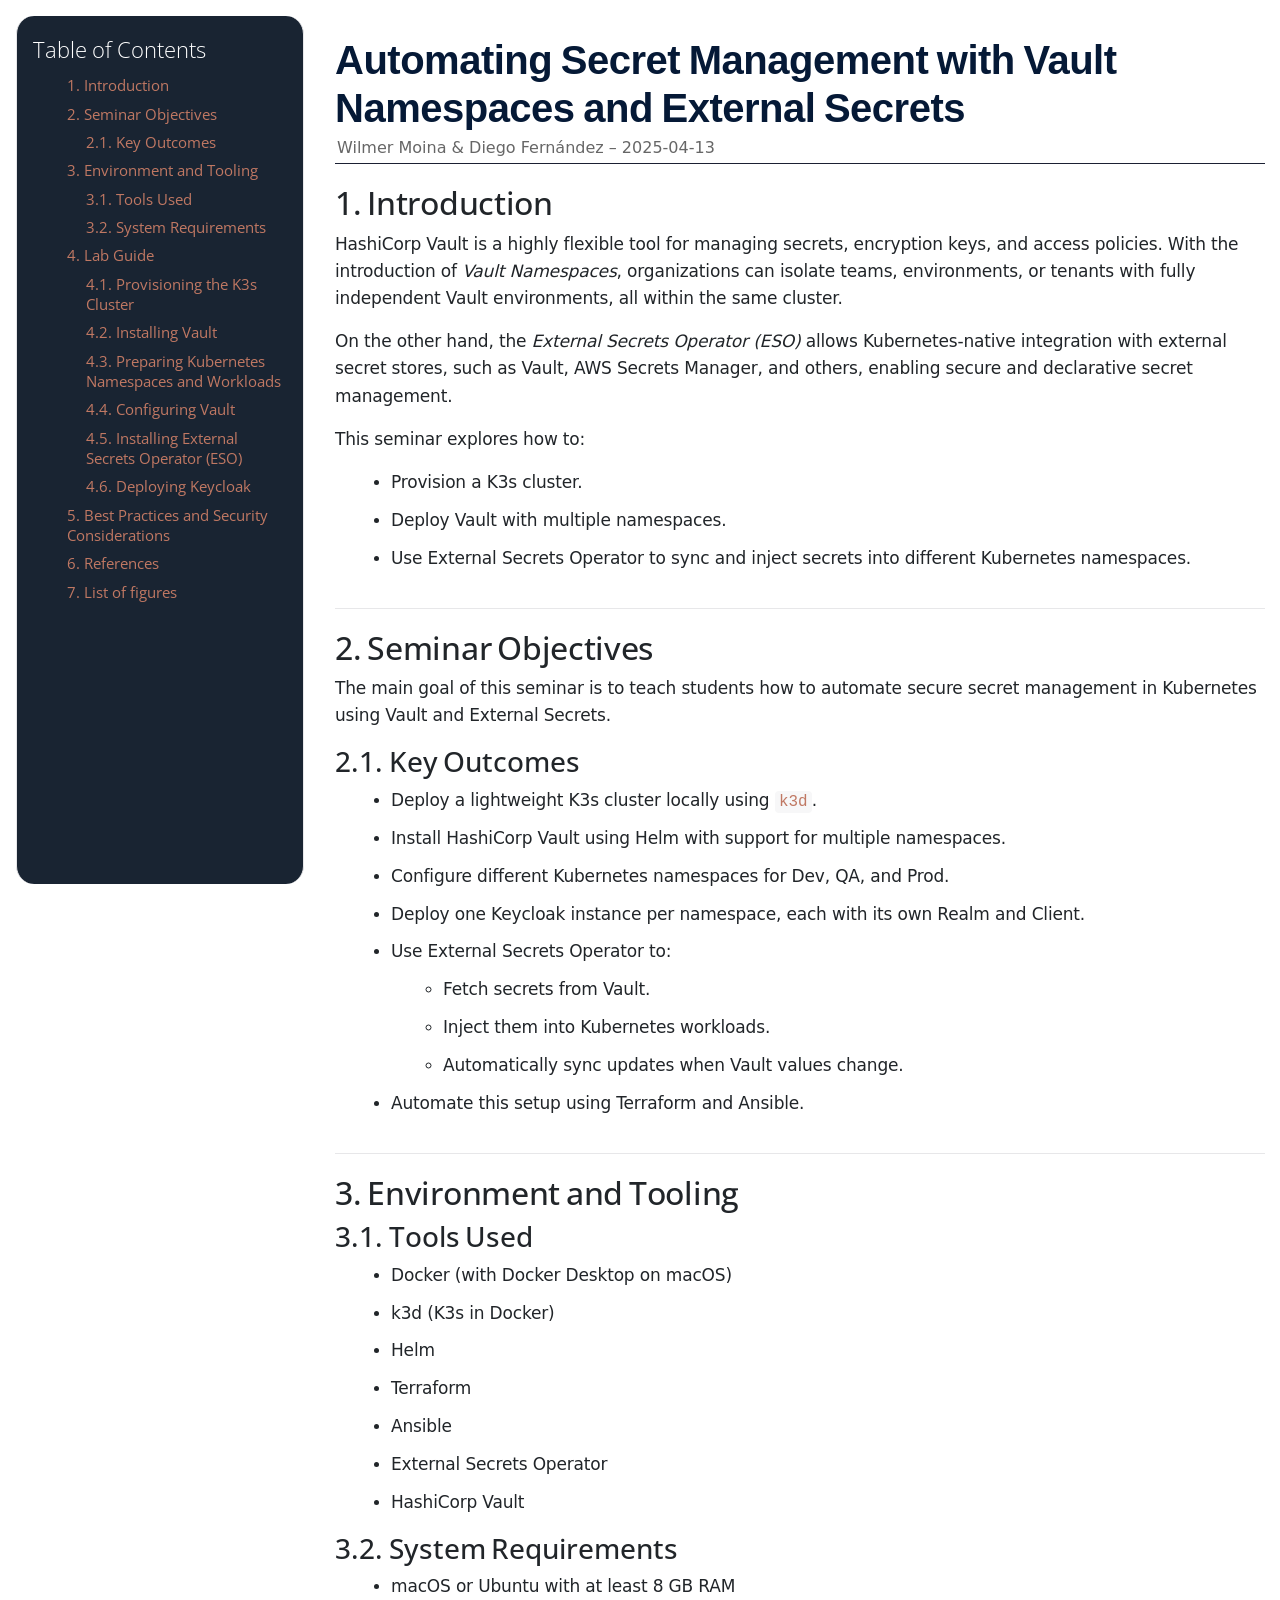
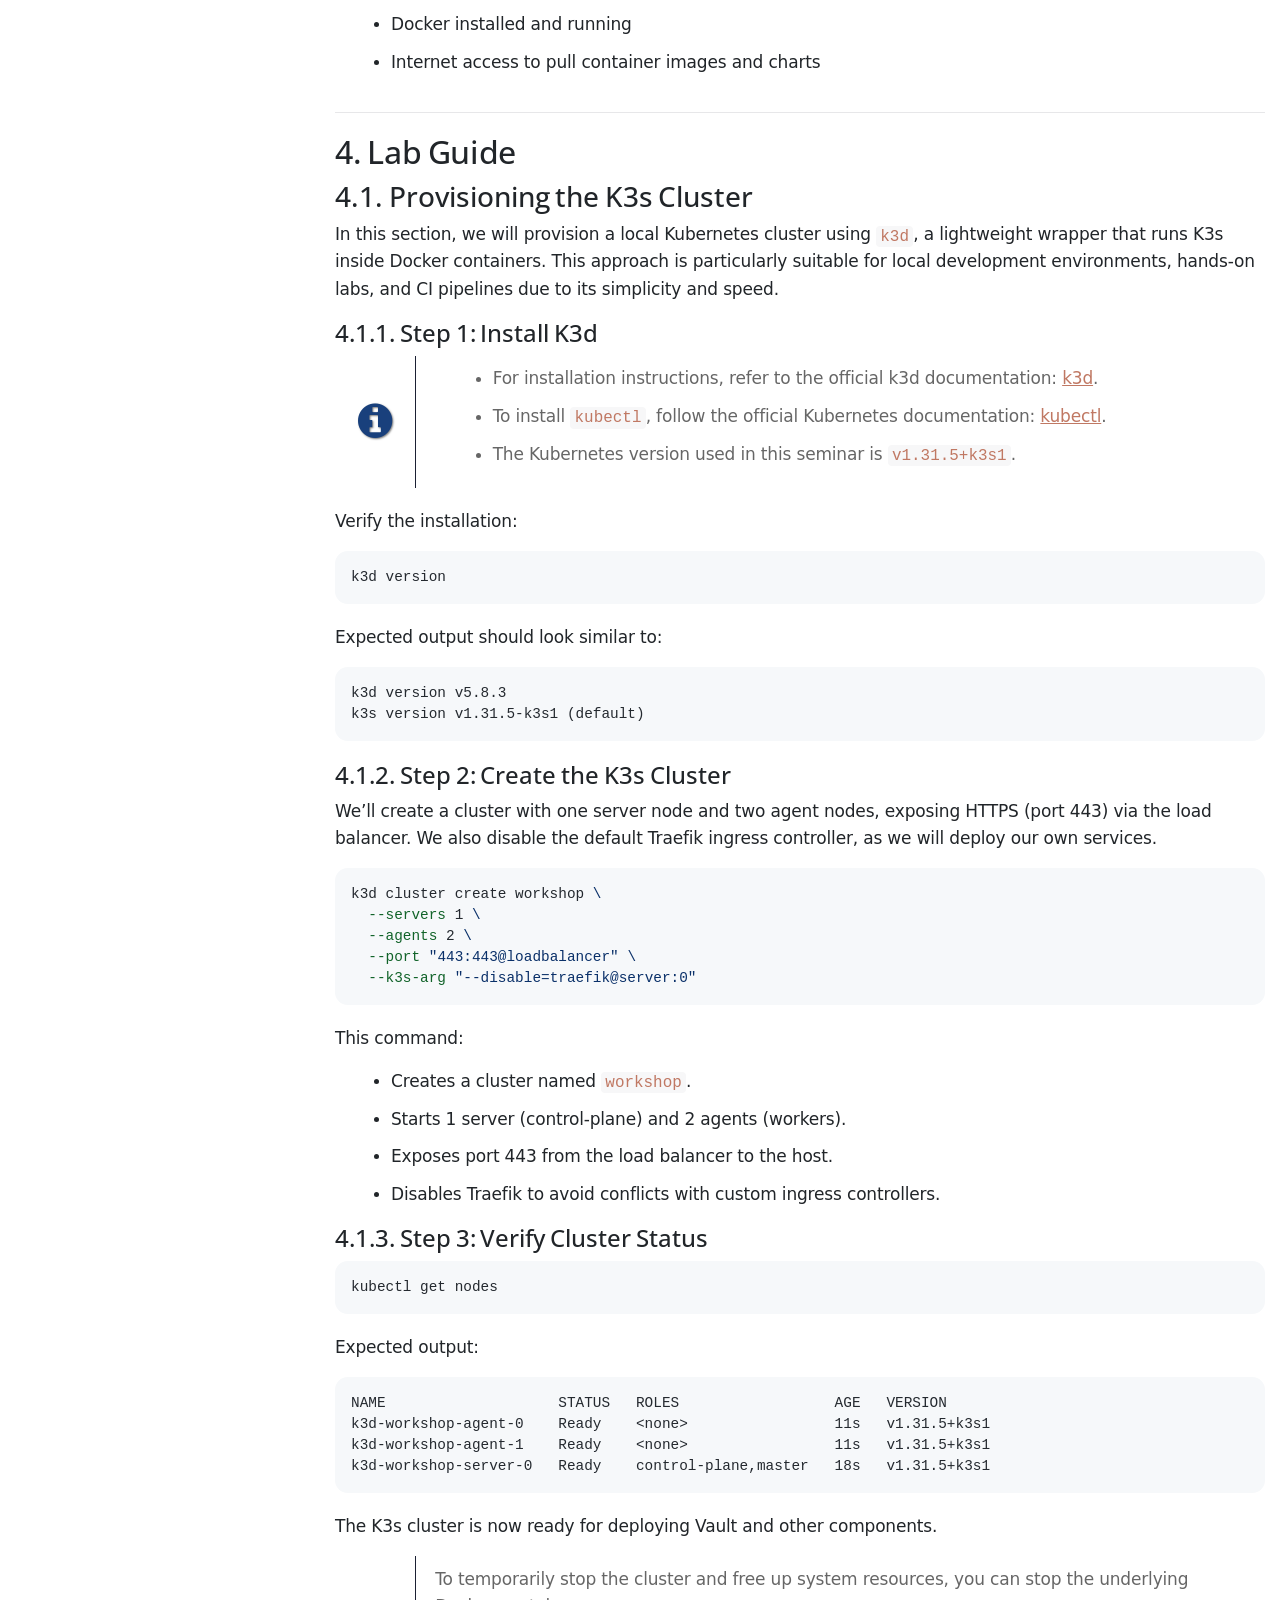
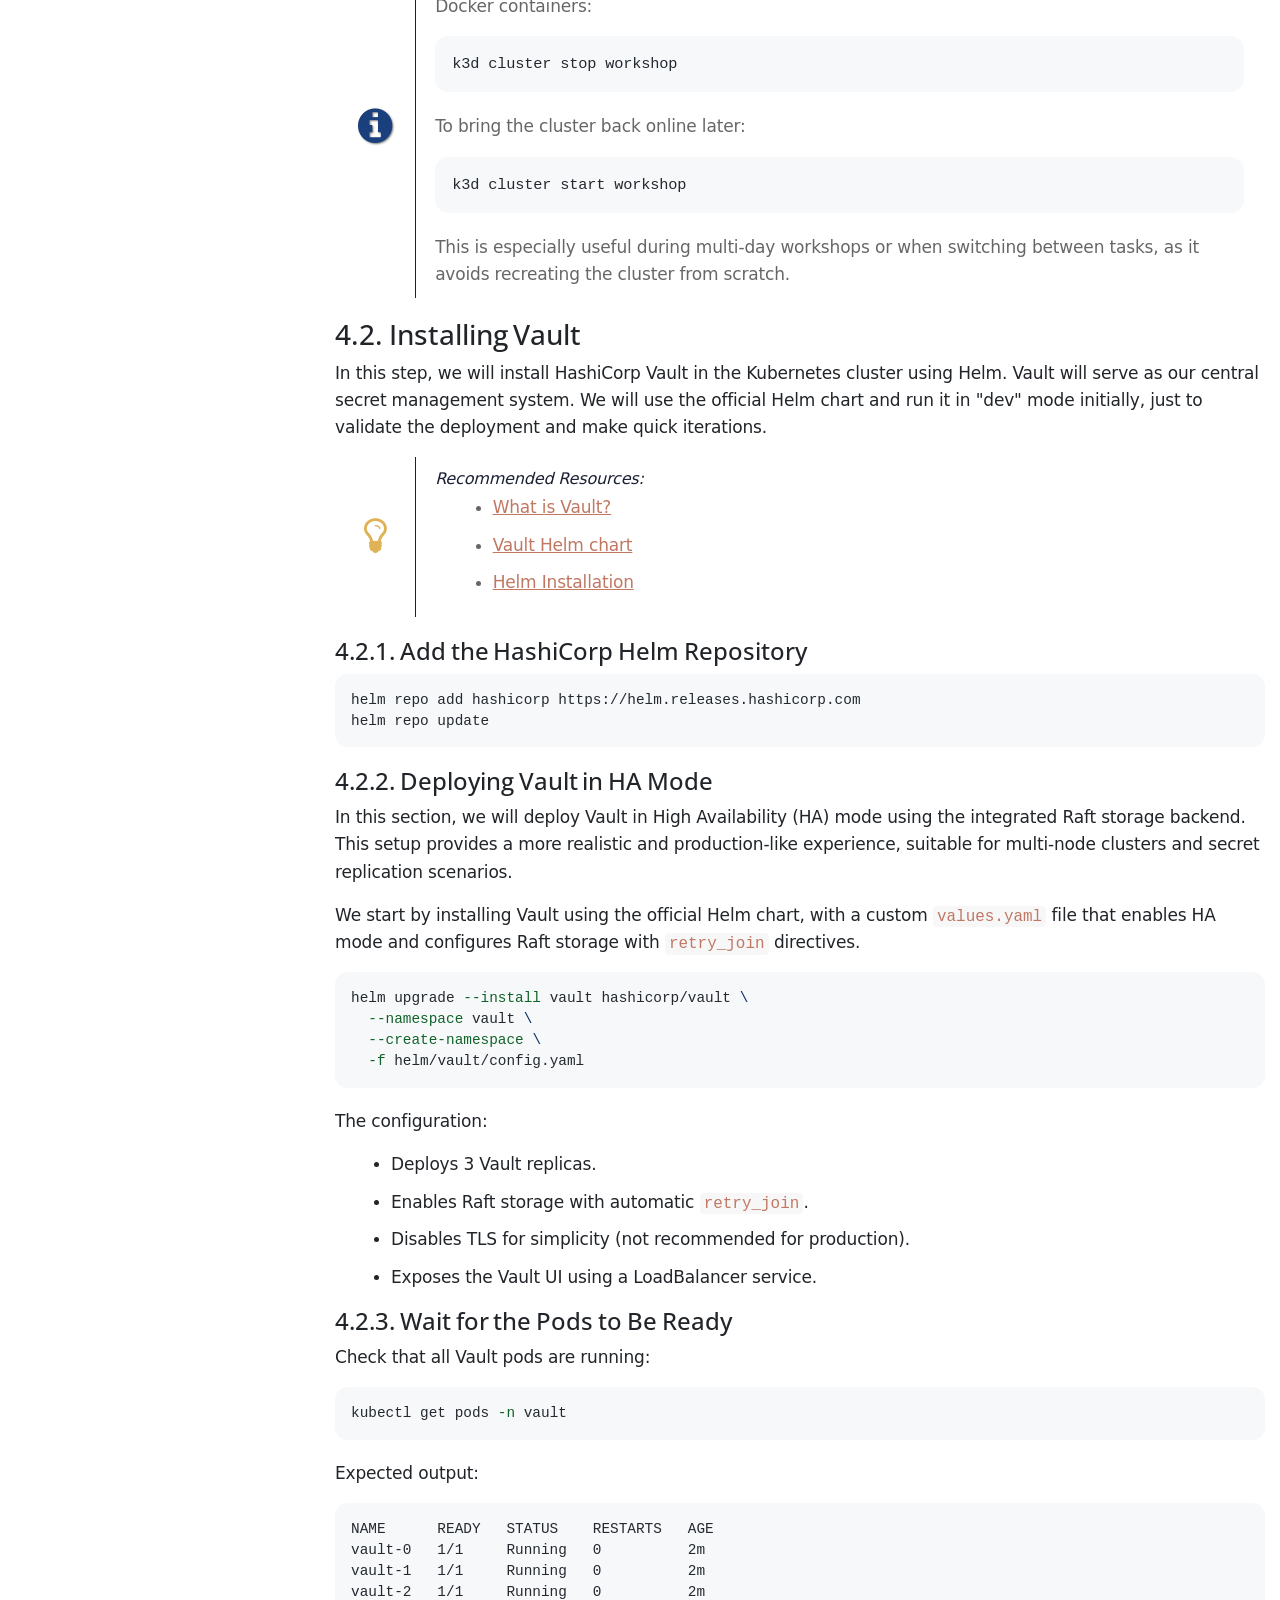
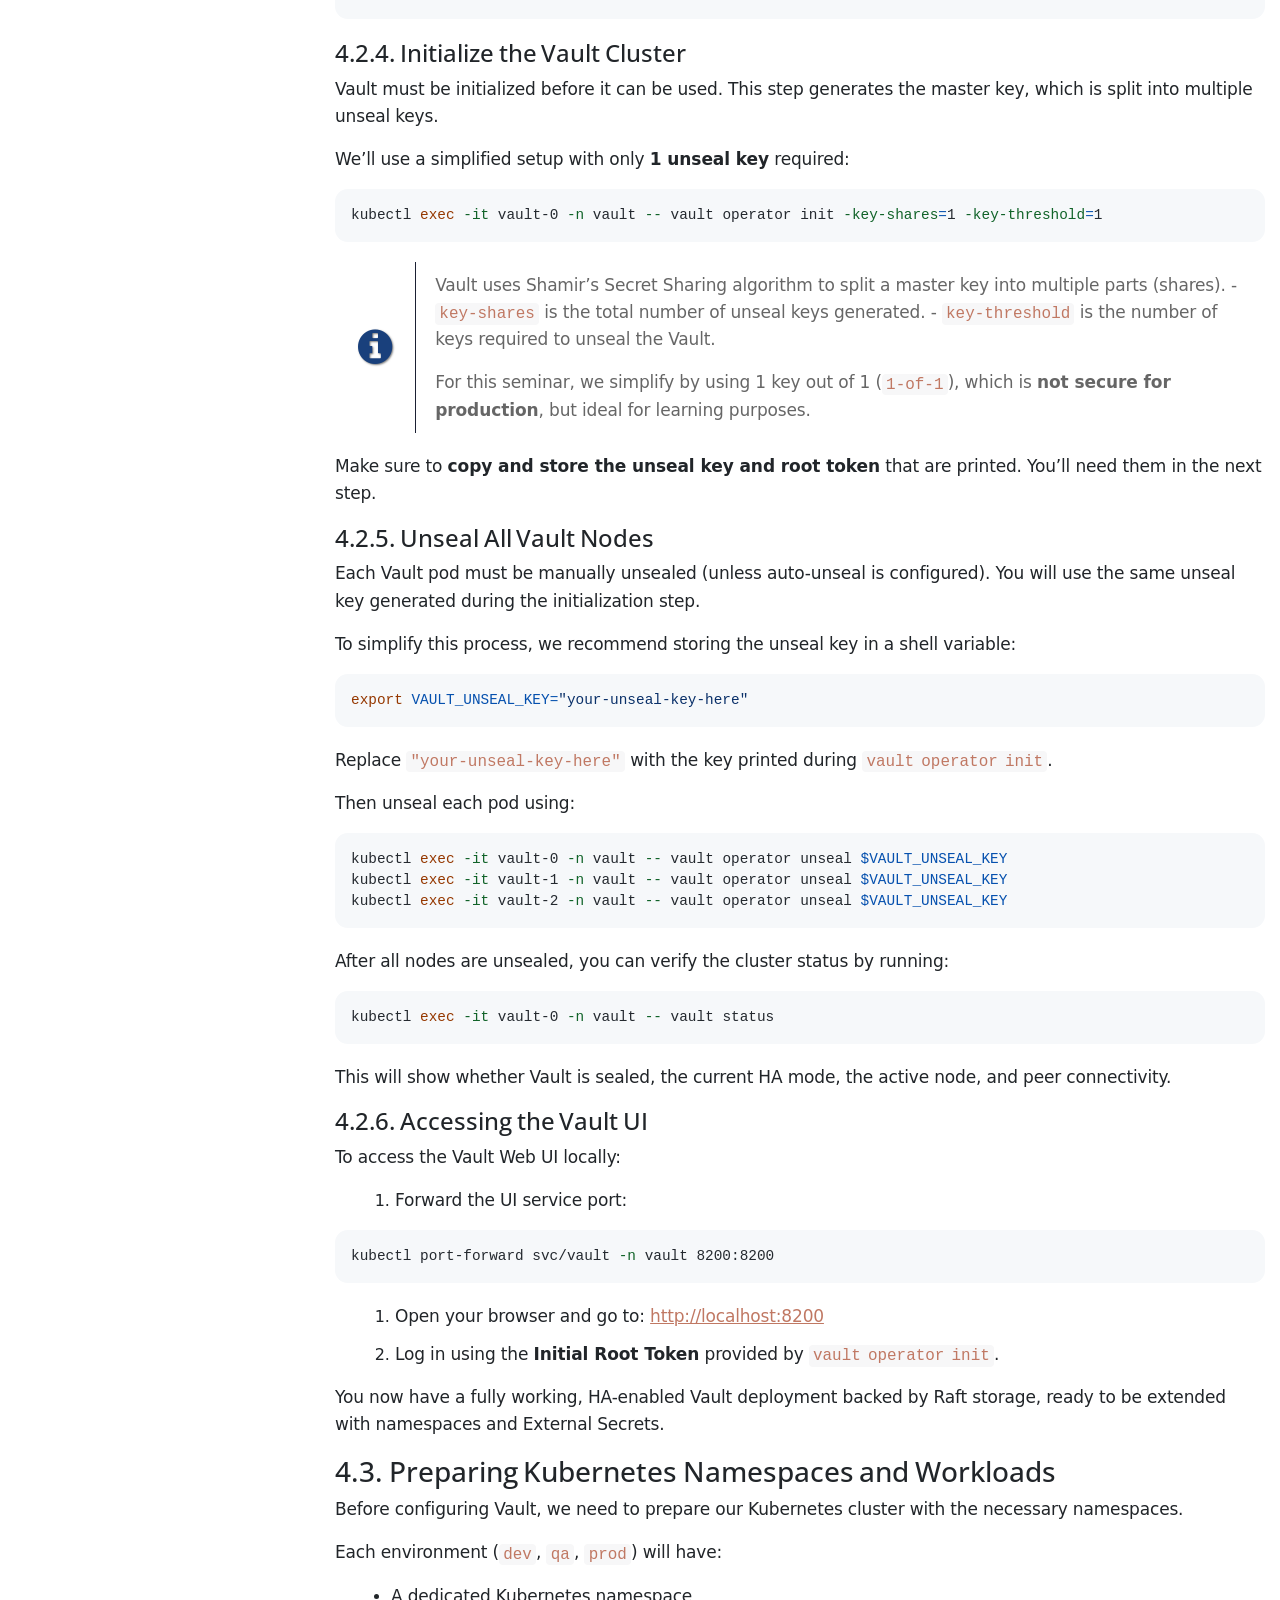
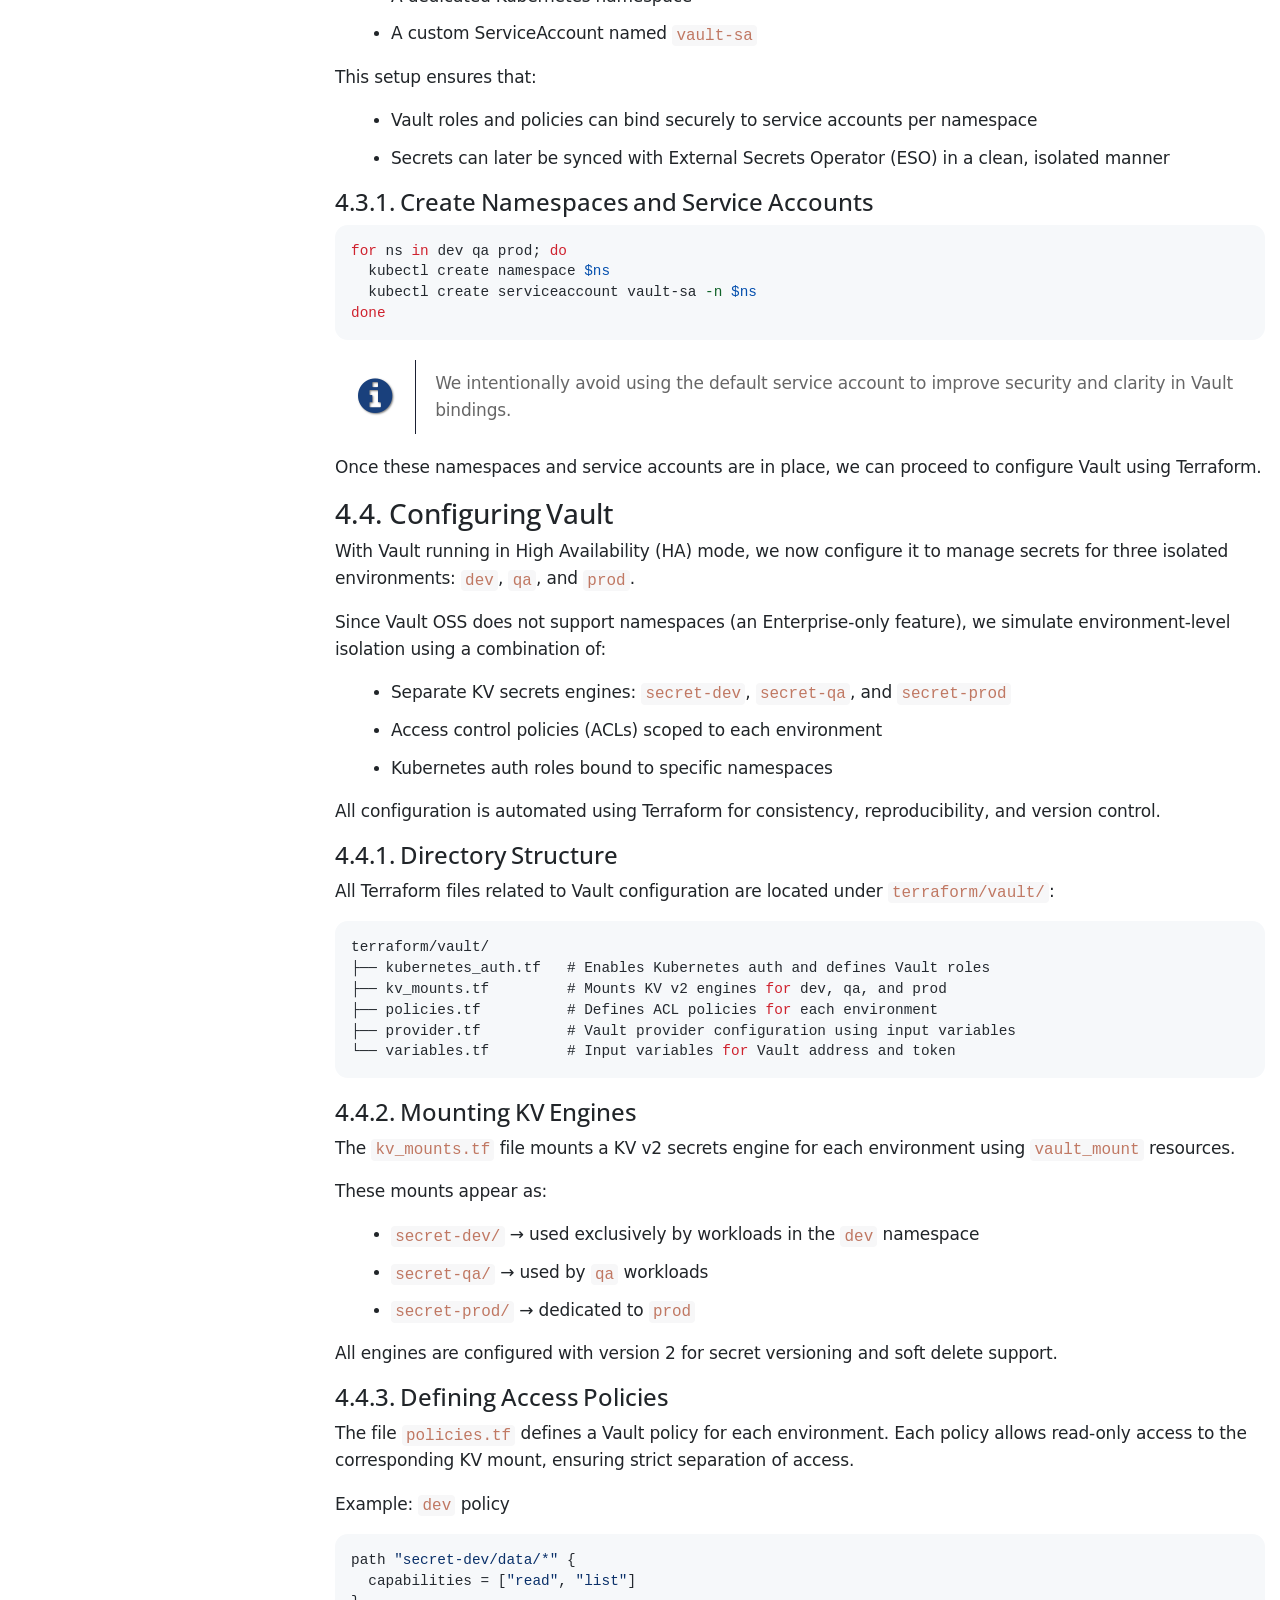
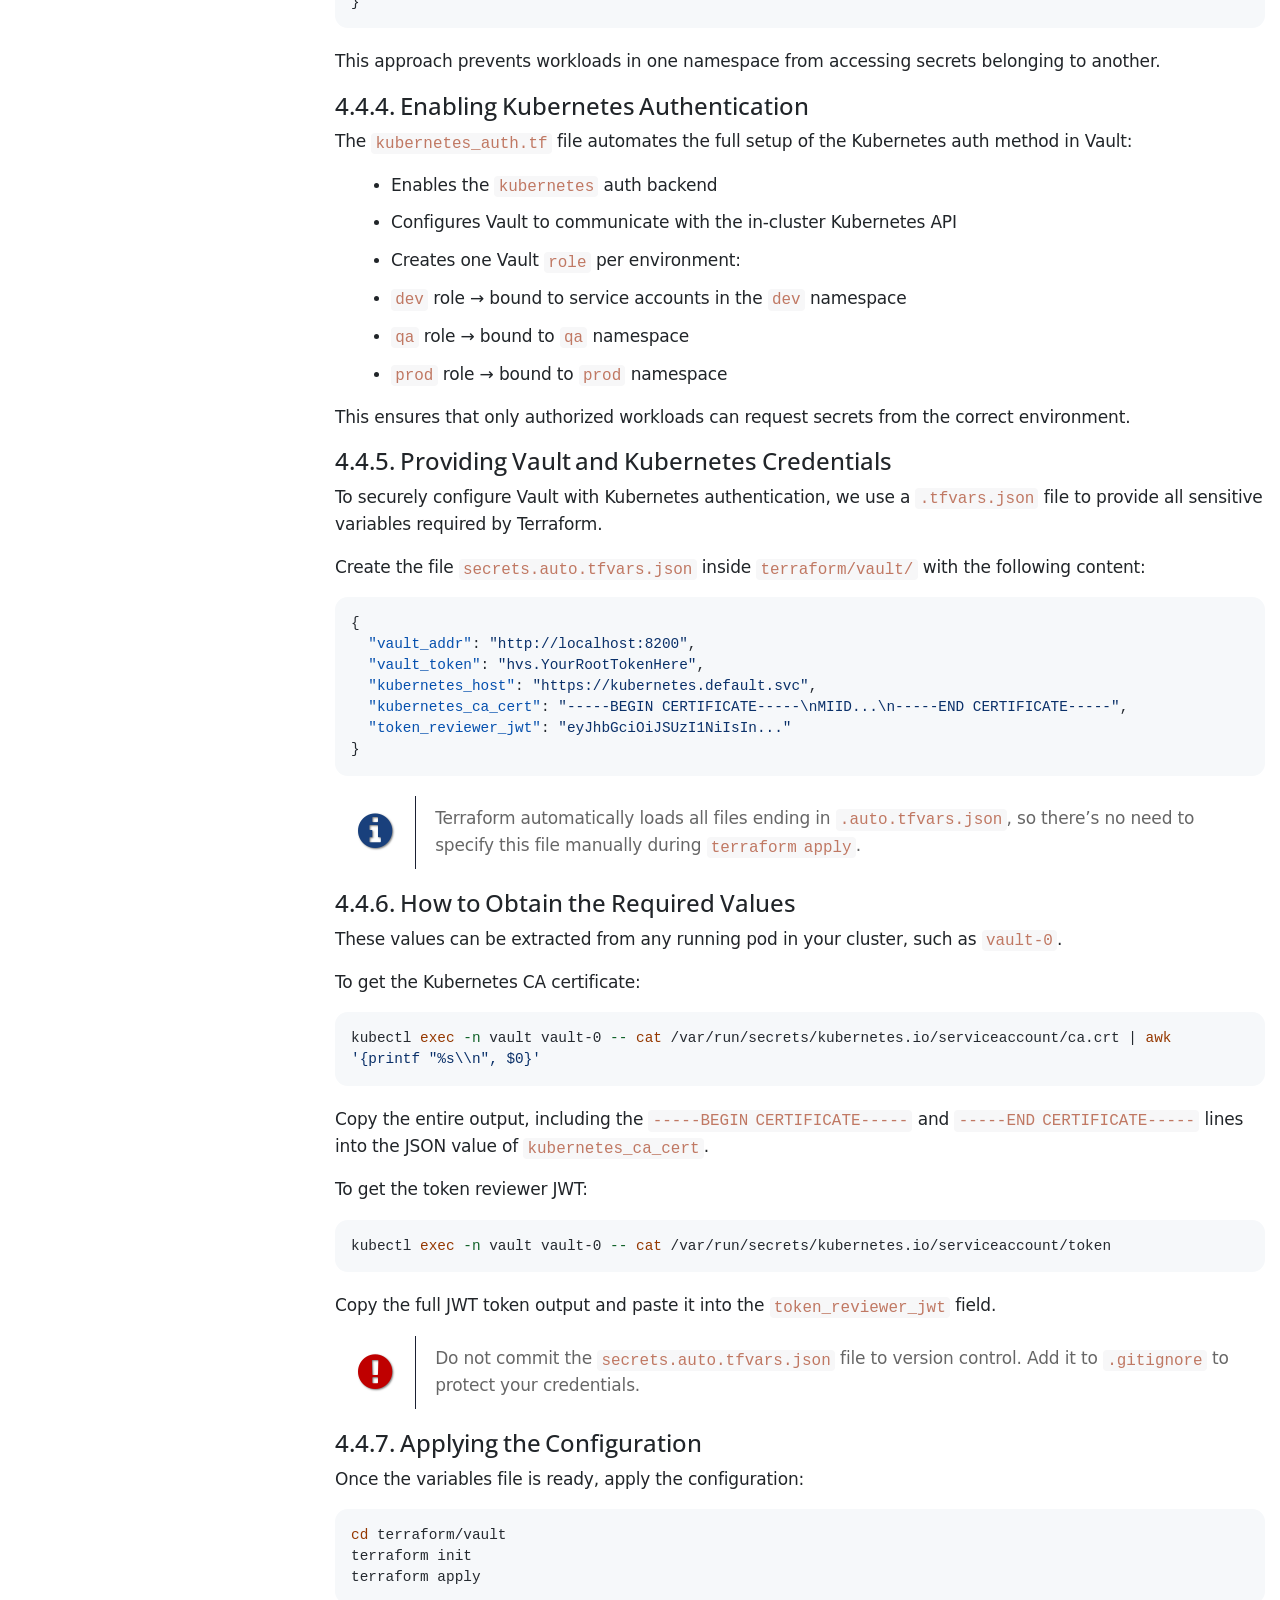
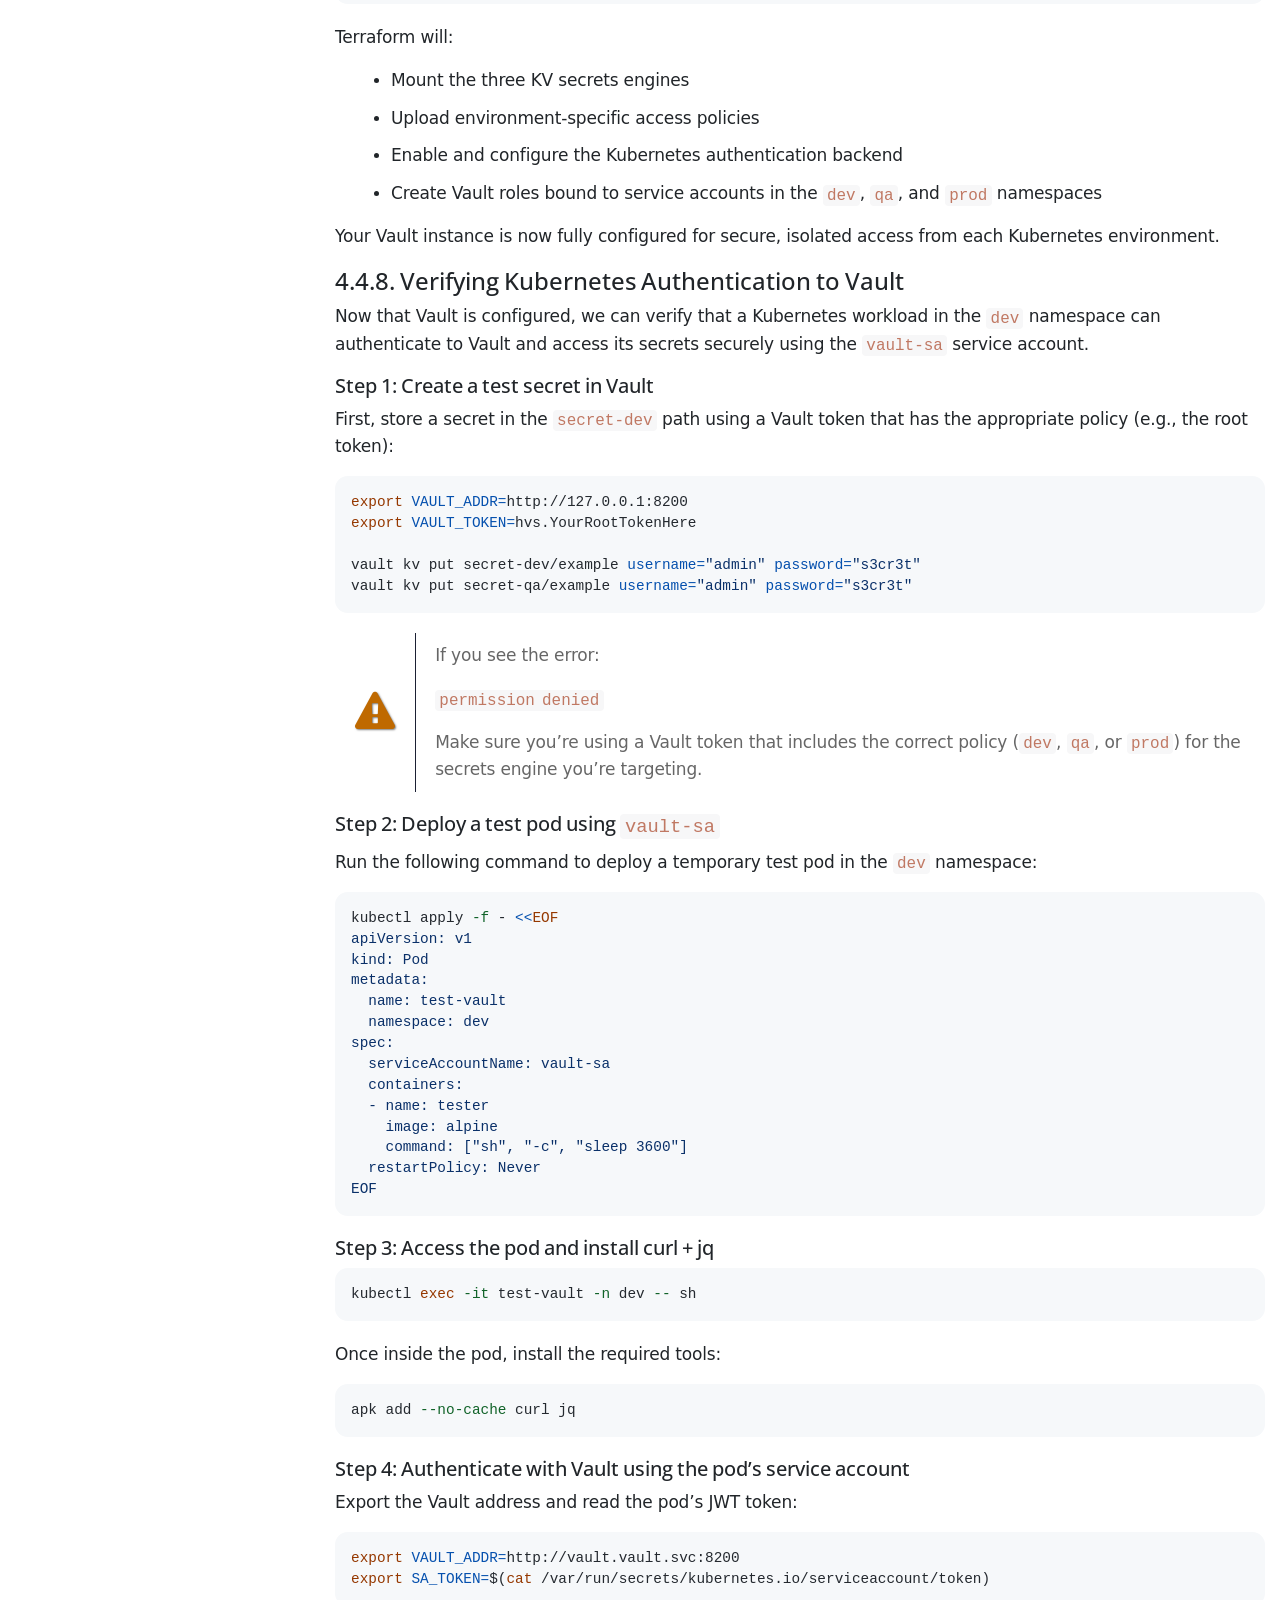
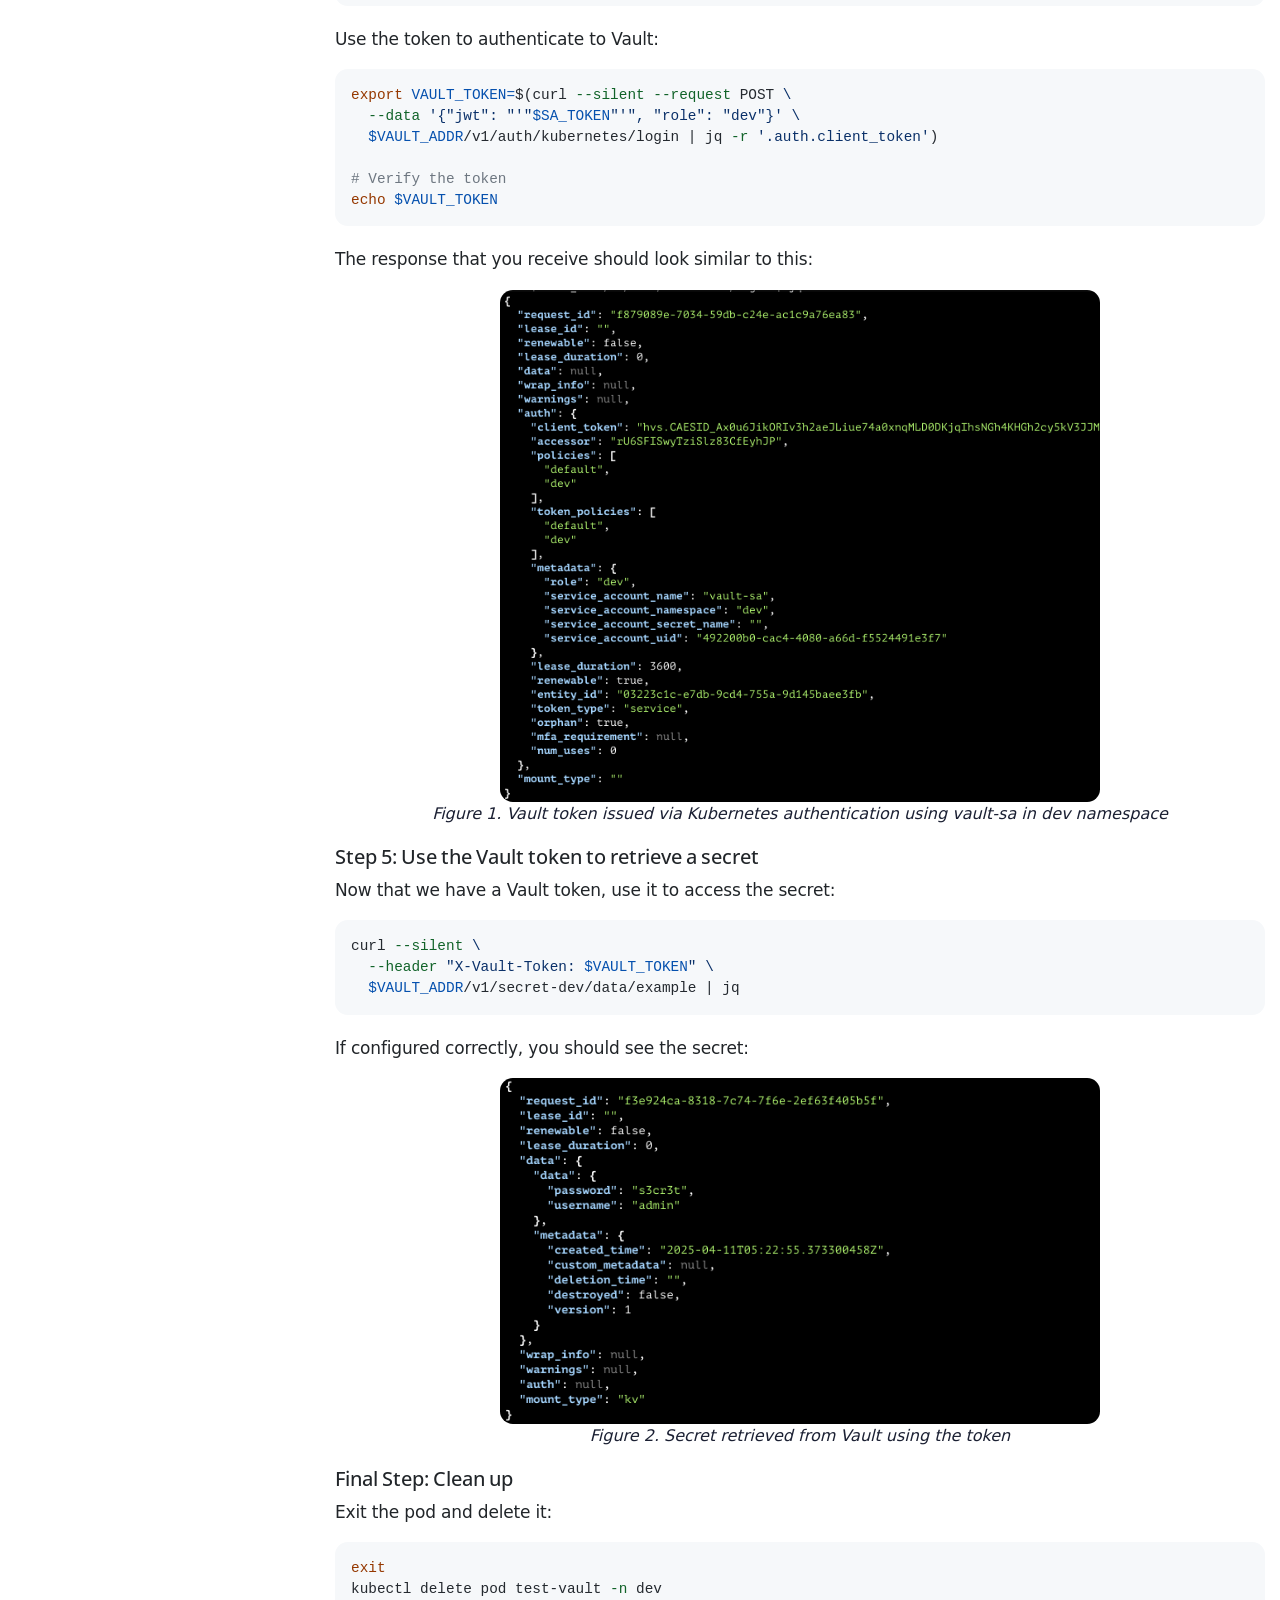
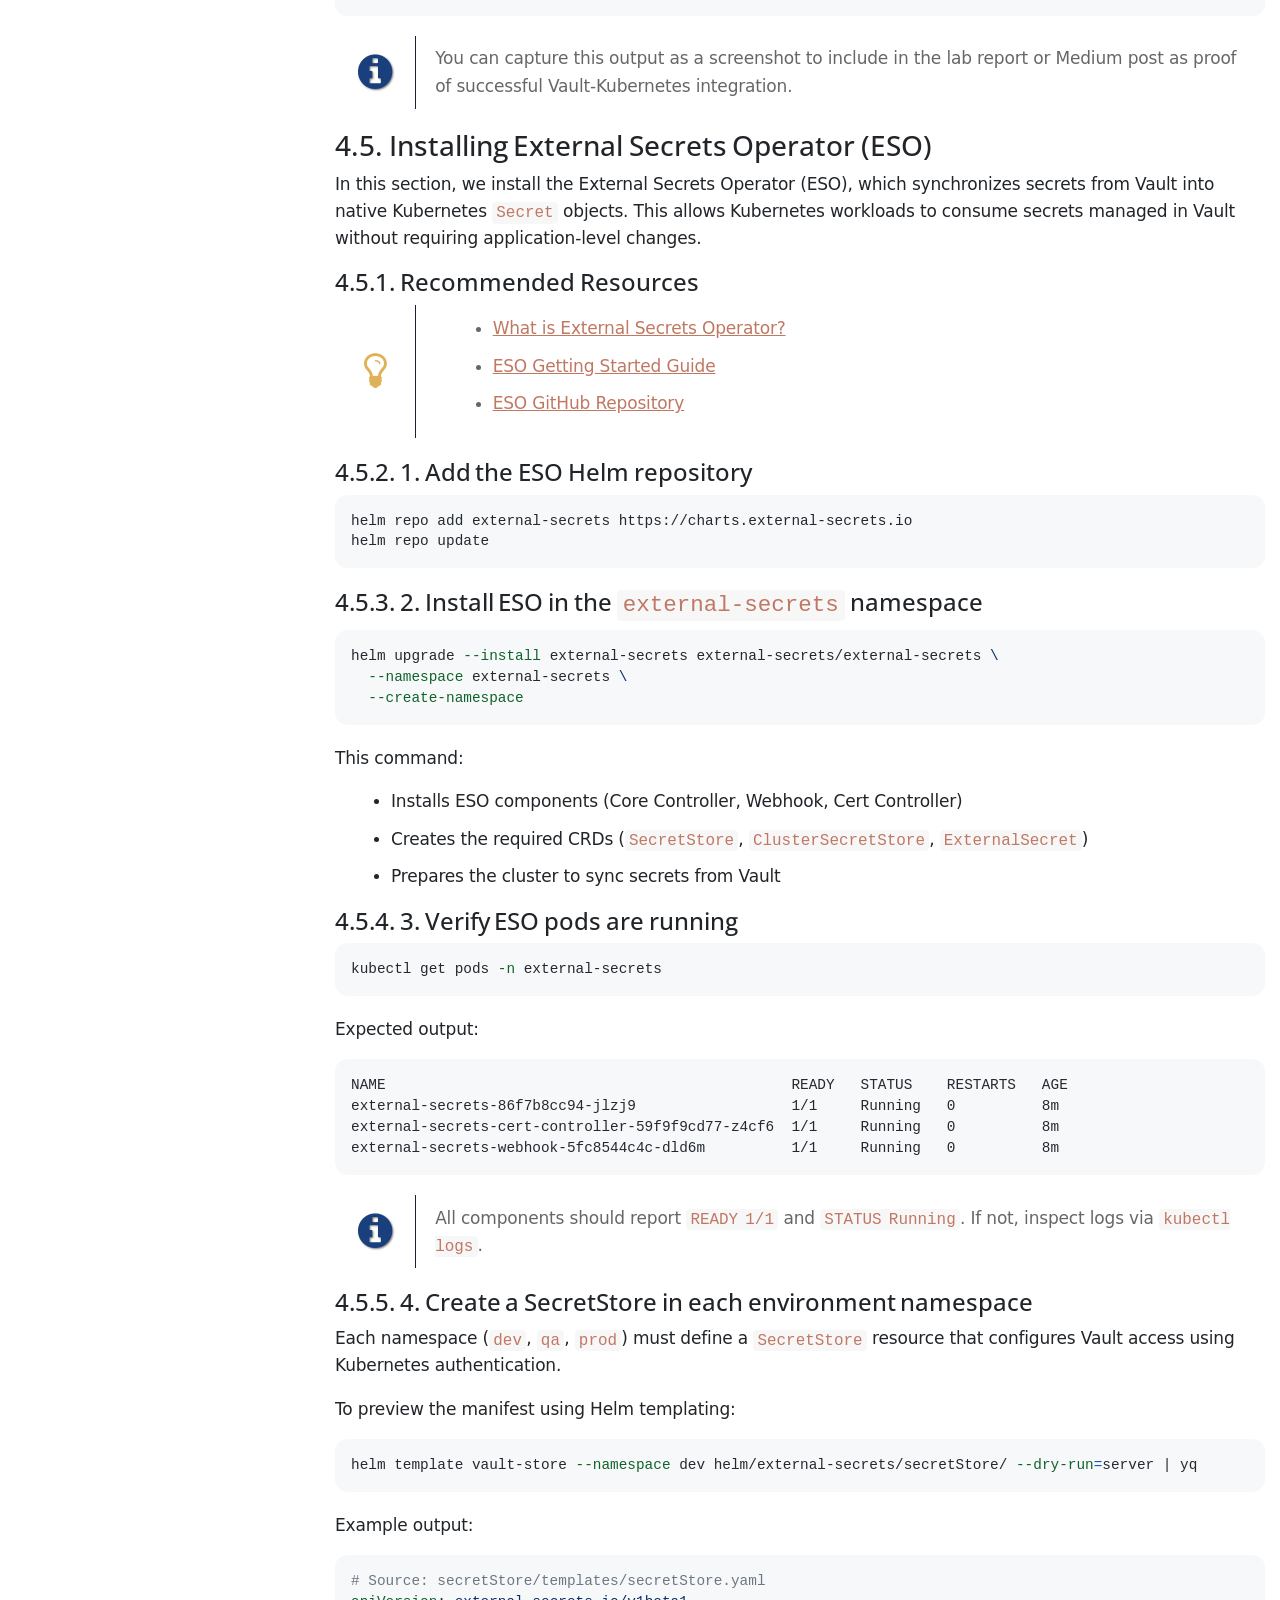
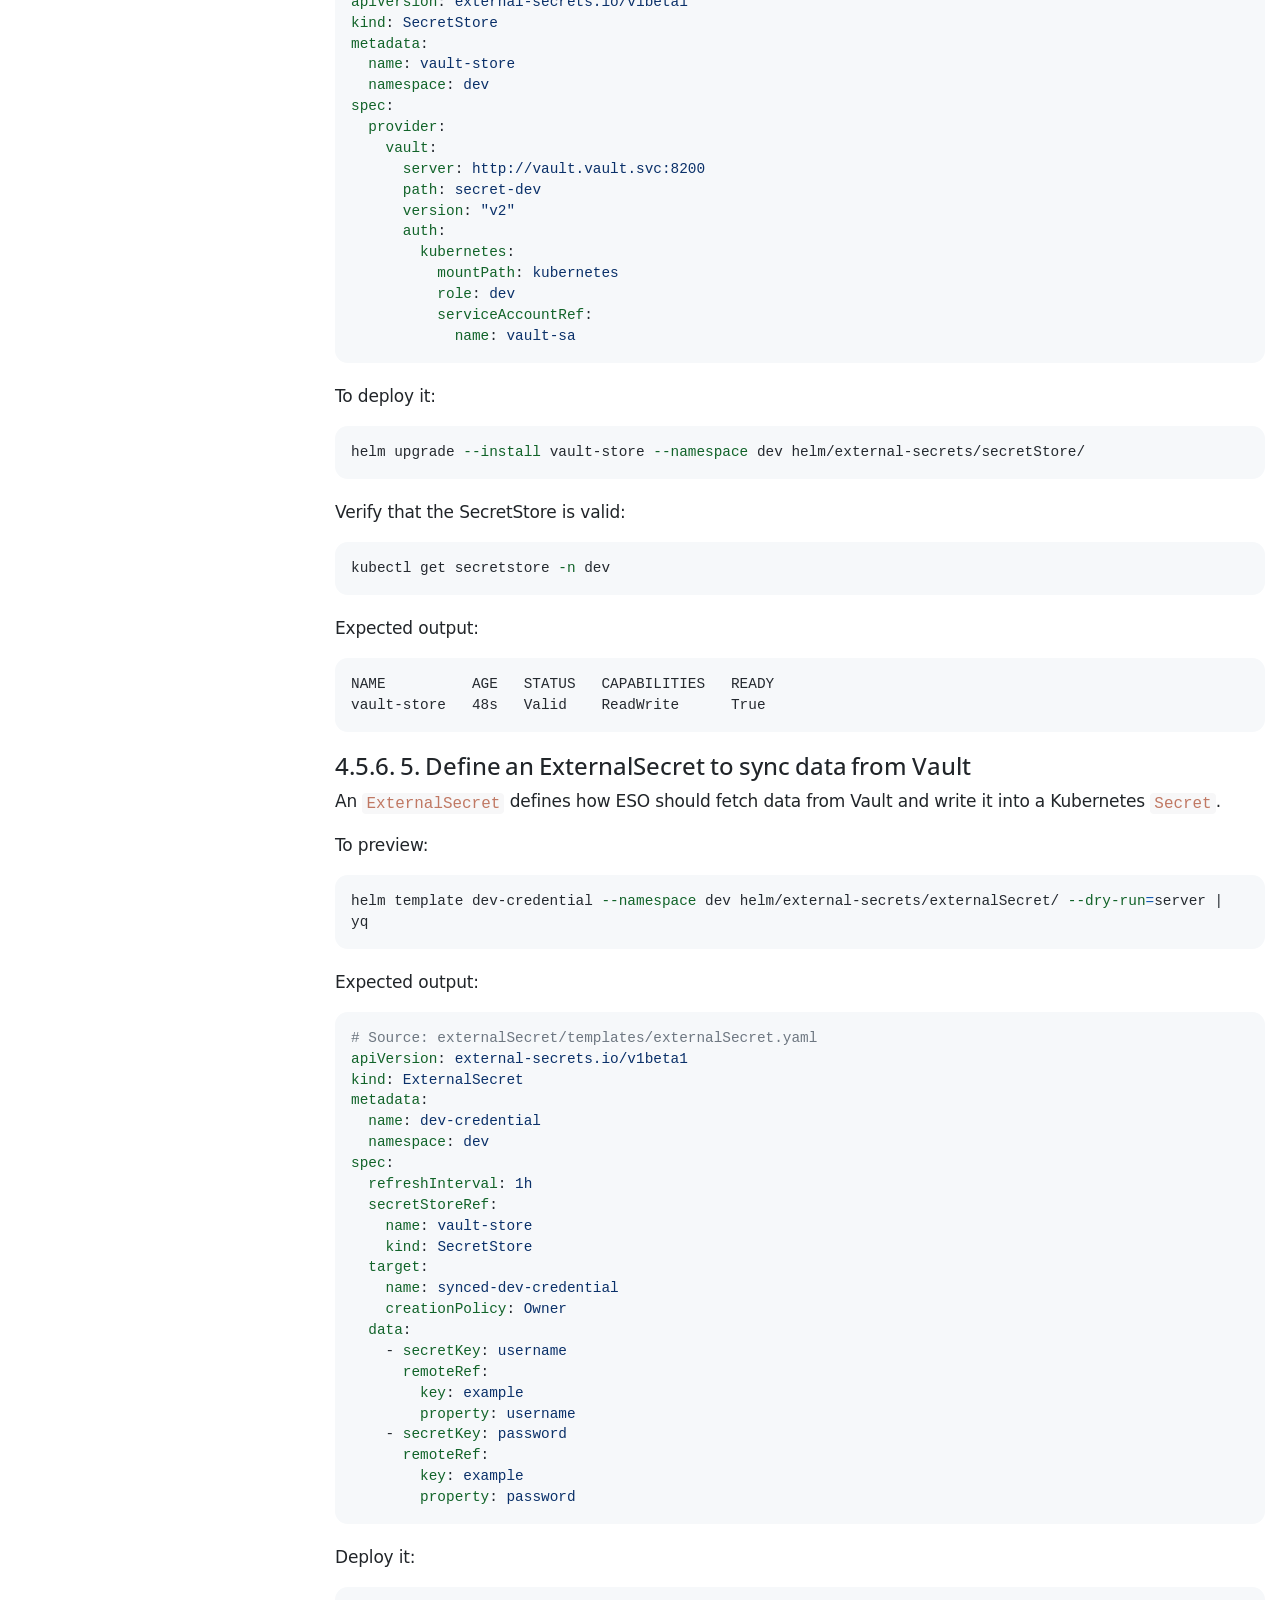
==== docs/index.html @ 75f578fc "Deploy and configure vault/external-secret" ====
<!DOCTYPE html>
<html lang="en">
<head>
<meta charset="UTF-8">
<meta http-equiv="X-UA-Compatible" content="IE=edge">
<meta name="viewport" content="width=device-width, initial-scale=1.0">
<meta name="generator" content="Asciidoctor 2.0.23">
<meta name="author" content="Wilmer Moina &amp; Diego Fernández">
<title>Automating Secret Management with Vault Namespaces and External Secrets</title>
<link rel="stylesheet" href="./css/main.css">
<link rel="stylesheet" href="https://cdnjs.cloudflare.com/ajax/libs/font-awesome/4.7.0/css/font-awesome.min.css">
<link rel="stylesheet" href="./rouge-github.css">
<!-- docinfo.html -->
<meta name="viewport" content="width=device-width, initial-scale=1.0">
<link rel="stylesheet" href="styles.css">
<link href="https://fonts.googleapis.com/icon?family=Material+Icons" rel="stylesheet">
<script>
  document.addEventListener("DOMContentLoaded", function() {
    // Seleccionamos los bloques de código
    const codeBlocks = document.querySelectorAll('pre.rouge.highlight, pre.src');

    codeBlocks.forEach(function(block) {
      const codeNode = block.querySelector('code');
      const button = document.createElement('button');
      button.className = 'copy-button';
      // Usamos innerHTML para insertar el icono
      button.innerHTML = `<i class="material-icons">content_copy</i>`;

      // Insertamos el botón al inicio del <pre>
      block.insertBefore(button, block.firstChild);

      button.addEventListener('click', function() {
        const codeText = codeNode ? codeNode.innerText : block.innerText;
        navigator.clipboard.writeText(codeText)
          .then(() => {
            // Cambia el icono a "check" para indicar que se copió
            button.innerHTML = `<i class="material-icons">check</i>`;
            setTimeout(() => {
              button.innerHTML = `<i class="material-icons">content_copy</i>`;
            }, 1500);
          })
          .catch(err => {
            console.error('Error copying text: ', err);
          });
      });
    });
  });
  </script>

  <style>
    /* Ocultamos el botón por defecto */
    .copy-button {
      display: none;
      position: absolute;
      right: 0.2rem;
      top: 1rem;
      background-color: #f7f8fa;
      border: 1px solid #f7f8fa;
      border-radius: 4px;
      padding: 0.3em 0.6em;
      font-size: 0.em;
      cursor: pointer;
      color: #7d7d7d;
    }

    .material-icons {
      font-size: 1em;
      vertical-align: middle;
    }

    /* Hacemos que el <pre> sea contenedor posicionable */
    pre.rouge.highlight,
    pre.src {
      position: relative;
    }

    /* Mostramos el botón solo al pasar el mouse */
    pre.rouge.highlight:hover .copy-button,
    pre.src:hover .copy-button {
      display: block;
    }

    pre code {
      font-size: 0.9em !important;
    }
    </style>


</head>
<body class="book toc2 toc-left">
<div id="header">
<h1>Automating Secret Management with Vault Namespaces and External Secrets</h1>
<div class="details">
<span id="author" class="author">Wilmer Moina &amp; Diego Fernández</span><br>
<span id="revdate">2025-04-13</span>
</div>
<div id="toc" class="toc2">
<div id="toctitle">Table of Contents</div>
<ul class="sectlevel1">
<li><a href="#_introduction">1. Introduction</a></li>
<li><a href="#_seminar_objectives">2. Seminar Objectives</a>
<ul class="sectlevel2">
<li><a href="#_key_outcomes">2.1. Key Outcomes</a></li>
</ul>
</li>
<li><a href="#_environment_and_tooling">3. Environment and Tooling</a>
<ul class="sectlevel2">
<li><a href="#_tools_used">3.1. Tools Used</a></li>
<li><a href="#_system_requirements">3.2. System Requirements</a></li>
</ul>
</li>
<li><a href="#_lab_guide">4. Lab Guide</a>
<ul class="sectlevel2">
<li><a href="#_provisioning_the_k3s_cluster">4.1. Provisioning the K3s Cluster</a></li>
<li><a href="#_installing_vault">4.2. Installing Vault</a></li>
<li><a href="#_preparing_kubernetes_namespaces_and_workloads">4.3. Preparing Kubernetes Namespaces and Workloads</a></li>
<li><a href="#_configuring_vault">4.4. Configuring Vault</a></li>
<li><a href="#_installing_external_secrets_operator_eso">4.5. Installing External Secrets Operator (ESO)</a></li>
<li><a href="#_deploying_keycloak">4.6. Deploying Keycloak</a></li>
</ul>
</li>
<li><a href="#_best_practices_and_security_considerations">5. Best Practices and Security Considerations</a></li>
<li><a href="#_references">6. References</a></li>
<li><a href="#_list_of_figures">7. List of figures</a></li>
</ul>
</div>
</div>
<div id="content">
<div class="sect1">
<h2 id="_introduction">1. Introduction</h2>
<div class="sectionbody">
<div class="paragraph">
<p>HashiCorp Vault is a highly flexible tool for managing secrets, encryption keys, and access policies. With the introduction of <em>Vault Namespaces</em>, organizations can isolate teams, environments, or tenants with fully independent Vault environments, all within the same cluster.</p>
</div>
<div class="paragraph">
<p>On the other hand, the <em>External Secrets Operator (ESO)</em> allows Kubernetes-native integration with external secret stores, such as Vault, AWS Secrets Manager, and others, enabling secure and declarative secret management.</p>
</div>
<div class="paragraph">
<p>This seminar explores how to:</p>
</div>
<div class="ulist">
<ul>
<li>
<p>Provision a K3s cluster.</p>
</li>
<li>
<p>Deploy Vault with multiple namespaces.</p>
</li>
<li>
<p>Use External Secrets Operator to sync and inject secrets into different Kubernetes namespaces.</p>
</li>
</ul>
</div>
</div>
</div>
<div class="sect1">
<h2 id="_seminar_objectives">2. Seminar Objectives</h2>
<div class="sectionbody">
<div class="paragraph">
<p>The main goal of this seminar is to teach students how to automate secure secret management in Kubernetes using Vault and External Secrets.</p>
</div>
<div class="sect2">
<h3 id="_key_outcomes">2.1. Key Outcomes</h3>
<div class="ulist">
<ul>
<li>
<p>Deploy a lightweight K3s cluster locally using <code>k3d</code>.</p>
</li>
<li>
<p>Install HashiCorp Vault using Helm with support for multiple namespaces.</p>
</li>
<li>
<p>Configure different Kubernetes namespaces for Dev, QA, and Prod.</p>
</li>
<li>
<p>Deploy one Keycloak instance per namespace, each with its own Realm and Client.</p>
</li>
<li>
<p>Use External Secrets Operator to:</p>
<div class="ulist">
<ul>
<li>
<p>Fetch secrets from Vault.</p>
</li>
<li>
<p>Inject them into Kubernetes workloads.</p>
</li>
<li>
<p>Automatically sync updates when Vault values change.</p>
</li>
</ul>
</div>
</li>
<li>
<p>Automate this setup using Terraform and Ansible.</p>
</li>
</ul>
</div>
</div>
</div>
</div>
<div class="sect1">
<h2 id="_environment_and_tooling">3. Environment and Tooling</h2>
<div class="sectionbody">
<div class="sect2">
<h3 id="_tools_used">3.1. Tools Used</h3>
<div class="ulist">
<ul>
<li>
<p>Docker (with Docker Desktop on macOS)</p>
</li>
<li>
<p>k3d (K3s in Docker)</p>
</li>
<li>
<p>Helm</p>
</li>
<li>
<p>Terraform</p>
</li>
<li>
<p>Ansible</p>
</li>
<li>
<p>External Secrets Operator</p>
</li>
<li>
<p>HashiCorp Vault</p>
</li>
</ul>
</div>
</div>
<div class="sect2">
<h3 id="_system_requirements">3.2. System Requirements</h3>
<div class="ulist">
<ul>
<li>
<p>macOS or Ubuntu with at least 8 GB RAM</p>
</li>
<li>
<p>Docker installed and running</p>
</li>
<li>
<p>Internet access to pull container images and charts</p>
</li>
</ul>
</div>
</div>
</div>
</div>
<div class="sect1">
<h2 id="_lab_guide">4. Lab Guide</h2>
<div class="sectionbody">
<div class="sect2">
<h3 id="_provisioning_the_k3s_cluster">4.1. Provisioning the K3s Cluster</h3>
<div class="paragraph">
<p>In this section, we will provision a local Kubernetes cluster using <code>k3d</code>, a lightweight wrapper that runs K3s inside Docker containers. This approach is particularly suitable for local development environments, hands-on labs, and CI pipelines due to its simplicity and speed.</p>
</div>
<div class="sect3">
<h4 id="_step_1_install_k3d">4.1.1. Step 1: Install K3d</h4>
<div class="admonitionblock note">
<table>
<tr>
<td class="icon">
<i class="fa icon-note" title="Note"></i>
</td>
<td class="content">
<div class="ulist">
<ul>
<li>
<p>For installation instructions, refer to the official k3d documentation: <a href="https://k3d.io/stable/#installation" target="_blank" rel="noopener">k3d</a>.</p>
</li>
<li>
<p>To install <code>kubectl</code>, follow the official Kubernetes documentation: <a href="https://kubernetes.io/docs/tasks/tools/" target="_blank" rel="noopener">kubectl</a>.</p>
</li>
<li>
<p>The Kubernetes version used in this seminar is <code>v1.31.5+k3s1</code>.</p>
</li>
</ul>
</div>
</td>
</tr>
</table>
</div>
<div class="paragraph">
<p>Verify the installation:</p>
</div>
<div class="listingblock">
<div class="content">
<pre class="rouge highlight"><code data-lang="bash">k3d version</code></pre>
</div>
</div>
<div class="paragraph">
<p>Expected output should look similar to:</p>
</div>
<div class="listingblock">
<div class="content">
<pre class="rouge highlight"><code data-lang="console"><span class="go">k3d version v5.8.3
k3s version v1.31.5-k3s1 (default)</span></code></pre>
</div>
</div>
</div>
<div class="sect3">
<h4 id="_step_2_create_the_k3s_cluster">4.1.2. Step 2: Create the K3s Cluster</h4>
<div class="paragraph">
<p>We&#8217;ll create a cluster with one server node and two agent nodes, exposing HTTPS (port 443) via the load balancer. We also disable the default Traefik ingress controller, as we will deploy our own services.</p>
</div>
<div class="listingblock">
<div class="content">
<pre class="rouge highlight"><code data-lang="bash">k3d cluster create workshop <span class="se">\</span>
  <span class="nt">--servers</span> 1 <span class="se">\</span>
  <span class="nt">--agents</span> 2 <span class="se">\</span>
  <span class="nt">--port</span> <span class="s2">"443:443@loadbalancer"</span> <span class="se">\</span>
  <span class="nt">--k3s-arg</span> <span class="s2">"--disable=traefik@server:0"</span></code></pre>
</div>
</div>
<div class="paragraph">
<p>This command:</p>
</div>
<div class="ulist">
<ul>
<li>
<p>Creates a cluster named <code>workshop</code>.</p>
</li>
<li>
<p>Starts 1 server (control-plane) and 2 agents (workers).</p>
</li>
<li>
<p>Exposes port 443 from the load balancer to the host.</p>
</li>
<li>
<p>Disables Traefik to avoid conflicts with custom ingress controllers.</p>
</li>
</ul>
</div>
</div>
<div class="sect3">
<h4 id="_step_3_verify_cluster_status">4.1.3. Step 3: Verify Cluster Status</h4>
<div class="listingblock">
<div class="content">
<pre class="rouge highlight"><code data-lang="bash">kubectl get nodes</code></pre>
</div>
</div>
<div class="paragraph">
<p>Expected output:</p>
</div>
<div class="listingblock">
<div class="content">
<pre class="rouge highlight"><code data-lang="console"><span class="go">NAME                    STATUS   ROLES                  AGE   VERSION
</span><span class="gp">k3d-workshop-agent-0    Ready    &lt;none&gt;</span><span class="w">                 </span>11s   v1.31.5+k3s1
<span class="gp">k3d-workshop-agent-1    Ready    &lt;none&gt;</span><span class="w">                 </span>11s   v1.31.5+k3s1
<span class="go">k3d-workshop-server-0   Ready    control-plane,master   18s   v1.31.5+k3s1</span></code></pre>
</div>
</div>
<div class="paragraph">
<p>The K3s cluster is now ready for deploying Vault and other components.</p>
</div>
<div class="admonitionblock note">
<table>
<tr>
<td class="icon">
<i class="fa icon-note" title="Note"></i>
</td>
<td class="content">
<div class="paragraph">
<p>To temporarily stop the cluster and free up system resources, you can stop the underlying Docker containers:</p>
</div>
<div class="listingblock">
<div class="content">
<pre class="rouge highlight"><code data-lang="bash">k3d cluster stop workshop</code></pre>
</div>
</div>
<div class="paragraph">
<p>To bring the cluster back online later:</p>
</div>
<div class="listingblock">
<div class="content">
<pre class="rouge highlight"><code data-lang="bash">k3d cluster start workshop</code></pre>
</div>
</div>
<div class="paragraph">
<p>This is especially useful during multi-day workshops or when switching between tasks, as it avoids recreating the cluster from scratch.</p>
</div>
</td>
</tr>
</table>
</div>
</div>
</div>
<div class="sect2">
<h3 id="_installing_vault">4.2. Installing Vault</h3>
<div class="paragraph">
<p>In this step, we will install HashiCorp Vault in the Kubernetes cluster using Helm. Vault will serve as our central secret management system. We will use the official Helm chart and run it in "dev" mode initially, just to validate the deployment and make quick iterations.</p>
</div>
<div class="admonitionblock tip">
<table>
<tr>
<td class="icon">
<i class="fa icon-tip" title="Tip"></i>
</td>
<td class="content">
<div class="title">Recommended Resources:</div>
<div class="ulist">
<ul>
<li>
<p><a href="https://developer.hashicorp.com/vault/docs/what-is-vault" target="_blank" rel="noopener">What is Vault?</a></p>
</li>
<li>
<p><a href="https://developer.hashicorp.com/vault/docs/platform/k8s/helm" target="_blank" rel="noopener">Vault Helm chart</a></p>
</li>
<li>
<p><a href="https://helm.sh/docs/intro/install/" target="_blank" rel="noopener">Helm Installation</a></p>
</li>
</ul>
</div>
</td>
</tr>
</table>
</div>
<div class="sect3">
<h4 id="_add_the_hashicorp_helm_repository">4.2.1. Add the HashiCorp Helm Repository</h4>
<div class="listingblock">
<div class="content">
<pre class="rouge highlight"><code data-lang="bash">helm repo add hashicorp https://helm.releases.hashicorp.com
helm repo update</code></pre>
</div>
</div>
</div>
<div class="sect3">
<h4 id="_deploying_vault_in_ha_mode">4.2.2. Deploying Vault in HA Mode</h4>
<div class="paragraph">
<p>In this section, we will deploy Vault in High Availability (HA) mode using the integrated Raft storage backend. This setup provides a more realistic and production-like experience, suitable for multi-node clusters and secret replication scenarios.</p>
</div>
<div class="paragraph">
<p>We start by installing Vault using the official Helm chart, with a custom <code>values.yaml</code> file that enables HA mode and configures Raft storage with <code>retry_join</code> directives.</p>
</div>
<div class="listingblock">
<div class="content">
<pre class="rouge highlight"><code data-lang="bash">helm upgrade <span class="nt">--install</span> vault hashicorp/vault <span class="se">\</span>
  <span class="nt">--namespace</span> vault <span class="se">\</span>
  <span class="nt">--create-namespace</span> <span class="se">\</span>
  <span class="nt">-f</span> helm/vault/config.yaml</code></pre>
</div>
</div>
<div class="paragraph">
<p>The configuration:</p>
</div>
<div class="ulist">
<ul>
<li>
<p>Deploys 3 Vault replicas.</p>
</li>
<li>
<p>Enables Raft storage with automatic <code>retry_join</code>.</p>
</li>
<li>
<p>Disables TLS for simplicity (not recommended for production).</p>
</li>
<li>
<p>Exposes the Vault UI using a LoadBalancer service.</p>
</li>
</ul>
</div>
</div>
<div class="sect3">
<h4 id="_wait_for_the_pods_to_be_ready">4.2.3. Wait for the Pods to Be Ready</h4>
<div class="paragraph">
<p>Check that all Vault pods are running:</p>
</div>
<div class="listingblock">
<div class="content">
<pre class="rouge highlight"><code data-lang="bash">kubectl get pods <span class="nt">-n</span> vault</code></pre>
</div>
</div>
<div class="paragraph">
<p>Expected output:</p>
</div>
<div class="listingblock">
<div class="content">
<pre class="rouge highlight"><code data-lang="console"><span class="go">NAME      READY   STATUS    RESTARTS   AGE
vault-0   1/1     Running   0          2m
vault-1   1/1     Running   0          2m
vault-2   1/1     Running   0          2m</span></code></pre>
</div>
</div>
</div>
<div class="sect3">
<h4 id="_initialize_the_vault_cluster">4.2.4. Initialize the Vault Cluster</h4>
<div class="paragraph">
<p>Vault must be initialized before it can be used. This step generates the master key, which is split into multiple unseal keys.</p>
</div>
<div class="paragraph">
<p>We&#8217;ll use a simplified setup with only <strong>1 unseal key</strong> required:</p>
</div>
<div class="listingblock">
<div class="content">
<pre class="rouge highlight"><code data-lang="bash">kubectl <span class="nb">exec</span> <span class="nt">-it</span> vault-0 <span class="nt">-n</span> vault <span class="nt">--</span> vault operator init <span class="nt">-key-shares</span><span class="o">=</span>1 <span class="nt">-key-threshold</span><span class="o">=</span>1</code></pre>
</div>
</div>
<div class="admonitionblock note">
<table>
<tr>
<td class="icon">
<i class="fa icon-note" title="Note"></i>
</td>
<td class="content">
<div class="paragraph">
<p>Vault uses Shamir’s Secret Sharing algorithm to split a master key into multiple parts (shares).
- <code>key-shares</code> is the total number of unseal keys generated.
- <code>key-threshold</code> is the number of keys required to unseal the Vault.</p>
</div>
<div class="paragraph">
<p>For this seminar, we simplify by using 1 key out of 1 (<code>1-of-1</code>), which is <strong>not secure for production</strong>, but ideal for learning purposes.</p>
</div>
</td>
</tr>
</table>
</div>
<div class="paragraph">
<p>Make sure to <strong>copy and store the unseal key and root token</strong> that are printed. You’ll need them in the next step.</p>
</div>
</div>
<div class="sect3">
<h4 id="_unseal_all_vault_nodes">4.2.5. Unseal All Vault Nodes</h4>
<div class="paragraph">
<p>Each Vault pod must be manually unsealed (unless auto-unseal is configured).
You will use the same unseal key generated during the initialization step.</p>
</div>
<div class="paragraph">
<p>To simplify this process, we recommend storing the unseal key in a shell variable:</p>
</div>
<div class="listingblock">
<div class="content">
<pre class="rouge highlight"><code data-lang="bash"><span class="nb">export </span><span class="nv">VAULT_UNSEAL_KEY</span><span class="o">=</span><span class="s2">"your-unseal-key-here"</span></code></pre>
</div>
</div>
<div class="paragraph">
<p>Replace <code>"your-unseal-key-here"</code> with the key printed during <code>vault operator init</code>.</p>
</div>
<div class="paragraph">
<p>Then unseal each pod using:</p>
</div>
<div class="listingblock">
<div class="content">
<pre class="rouge highlight"><code data-lang="bash">kubectl <span class="nb">exec</span> <span class="nt">-it</span> vault-0 <span class="nt">-n</span> vault <span class="nt">--</span> vault operator unseal <span class="nv">$VAULT_UNSEAL_KEY</span>
kubectl <span class="nb">exec</span> <span class="nt">-it</span> vault-1 <span class="nt">-n</span> vault <span class="nt">--</span> vault operator unseal <span class="nv">$VAULT_UNSEAL_KEY</span>
kubectl <span class="nb">exec</span> <span class="nt">-it</span> vault-2 <span class="nt">-n</span> vault <span class="nt">--</span> vault operator unseal <span class="nv">$VAULT_UNSEAL_KEY</span></code></pre>
</div>
</div>
<div class="paragraph">
<p>After all nodes are unsealed, you can verify the cluster status by running:</p>
</div>
<div class="listingblock">
<div class="content">
<pre class="rouge highlight"><code data-lang="bash">kubectl <span class="nb">exec</span> <span class="nt">-it</span> vault-0 <span class="nt">-n</span> vault <span class="nt">--</span> vault status</code></pre>
</div>
</div>
<div class="paragraph">
<p>This will show whether Vault is sealed, the current HA mode, the active node, and peer connectivity.</p>
</div>
</div>
<div class="sect3">
<h4 id="_accessing_the_vault_ui">4.2.6. Accessing the Vault UI</h4>
<div class="paragraph">
<p>To access the Vault Web UI locally:</p>
</div>
<div class="olist arabic">
<ol class="arabic">
<li>
<p>Forward the UI service port:</p>
</li>
</ol>
</div>
<div class="listingblock">
<div class="content">
<pre class="rouge highlight"><code data-lang="bash">kubectl port-forward svc/vault <span class="nt">-n</span> vault 8200:8200</code></pre>
</div>
</div>
<div class="olist arabic">
<ol class="arabic">
<li>
<p>Open your browser and go to: <a href="http://localhost:8200" class="bare">http://localhost:8200</a></p>
</li>
<li>
<p>Log in using the <strong>Initial Root Token</strong> provided by <code>vault operator init</code>.</p>
</li>
</ol>
</div>
<div class="paragraph">
<p>You now have a fully working, HA-enabled Vault deployment backed by Raft storage, ready to be extended with namespaces and External Secrets.</p>
</div>
</div>
</div>
<div class="sect2">
<h3 id="_preparing_kubernetes_namespaces_and_workloads">4.3. Preparing Kubernetes Namespaces and Workloads</h3>
<div class="paragraph">
<p>Before configuring Vault, we need to prepare our Kubernetes cluster with the necessary namespaces.</p>
</div>
<div class="paragraph">
<p>Each environment (<code>dev</code>, <code>qa</code>, <code>prod</code>) will have:</p>
</div>
<div class="ulist">
<ul>
<li>
<p>A dedicated Kubernetes namespace</p>
</li>
<li>
<p>A custom ServiceAccount named <code>vault-sa</code></p>
</li>
</ul>
</div>
<div class="paragraph">
<p>This setup ensures that:</p>
</div>
<div class="ulist">
<ul>
<li>
<p>Vault roles and policies can bind securely to service accounts per namespace</p>
</li>
<li>
<p>Secrets can later be synced with External Secrets Operator (ESO) in a clean, isolated manner</p>
</li>
</ul>
</div>
<div class="sect3">
<h4 id="_create_namespaces_and_service_accounts">4.3.1. Create Namespaces and Service Accounts</h4>
<div class="listingblock">
<div class="content">
<pre class="rouge highlight"><code data-lang="bash"><span class="k">for </span>ns <span class="k">in </span>dev qa prod<span class="p">;</span> <span class="k">do
  </span>kubectl create namespace <span class="nv">$ns</span>
  kubectl create serviceaccount vault-sa <span class="nt">-n</span> <span class="nv">$ns</span>
<span class="k">done</span></code></pre>
</div>
</div>
<div class="admonitionblock note">
<table>
<tr>
<td class="icon">
<i class="fa icon-note" title="Note"></i>
</td>
<td class="content">
<div class="paragraph">
<p>We intentionally avoid using the default service account to improve security and clarity in Vault bindings.</p>
</div>
</td>
</tr>
</table>
</div>
<div class="paragraph">
<p>Once these namespaces and service accounts are in place, we can proceed to configure Vault using Terraform.</p>
</div>
</div>
</div>
<div class="sect2">
<h3 id="_configuring_vault">4.4. Configuring Vault</h3>
<div class="paragraph">
<p>With Vault running in High Availability (HA) mode, we now configure it to manage secrets for three isolated environments: <code>dev</code>, <code>qa</code>, and <code>prod</code>.</p>
</div>
<div class="paragraph">
<p>Since Vault OSS does not support namespaces (an Enterprise-only feature), we simulate environment-level isolation using a combination of:</p>
</div>
<div class="ulist">
<ul>
<li>
<p>Separate KV secrets engines: <code>secret-dev</code>, <code>secret-qa</code>, and <code>secret-prod</code></p>
</li>
<li>
<p>Access control policies (ACLs) scoped to each environment</p>
</li>
<li>
<p>Kubernetes auth roles bound to specific namespaces</p>
</li>
</ul>
</div>
<div class="paragraph">
<p>All configuration is automated using Terraform for consistency, reproducibility, and version control.</p>
</div>
<div class="sect3">
<h4 id="_directory_structure">4.4.1. Directory Structure</h4>
<div class="paragraph">
<p>All Terraform files related to Vault configuration are located under <code>terraform/vault/</code>:</p>
</div>
<div class="listingblock">
<div class="content">
<pre class="rouge highlight"><code data-lang="console"><span class="go">terraform/vault/
</span><span class="gp">├── kubernetes_auth.tf   #</span><span class="w"> </span>Enables Kubernetes auth and defines Vault roles
<span class="gp">├── kv_mounts.tf         #</span><span class="w"> </span>Mounts KV v2 engines <span class="k">for </span>dev, qa, and prod
<span class="gp">├── policies.tf          #</span><span class="w"> </span>Defines ACL policies <span class="k">for </span>each environment
<span class="gp">├── provider.tf          #</span><span class="w"> </span>Vault provider configuration using input variables
<span class="gp">└── variables.tf         #</span><span class="w"> </span>Input variables <span class="k">for </span>Vault address and token</code></pre>
</div>
</div>
</div>
<div class="sect3">
<h4 id="_mounting_kv_engines">4.4.2. Mounting KV Engines</h4>
<div class="paragraph">
<p>The <code>kv_mounts.tf</code> file mounts a KV v2 secrets engine for each environment using <code>vault_mount</code> resources.</p>
</div>
<div class="paragraph">
<p>These mounts appear as:</p>
</div>
<div class="ulist">
<ul>
<li>
<p><code>secret-dev/</code> → used exclusively by workloads in the <code>dev</code> namespace</p>
</li>
<li>
<p><code>secret-qa/</code>  → used by <code>qa</code> workloads</p>
</li>
<li>
<p><code>secret-prod/</code> → dedicated to <code>prod</code></p>
</li>
</ul>
</div>
<div class="paragraph">
<p>All engines are configured with version 2 for secret versioning and soft delete support.</p>
</div>
</div>
<div class="sect3">
<h4 id="_defining_access_policies">4.4.3. Defining Access Policies</h4>
<div class="paragraph">
<p>The file <code>policies.tf</code> defines a Vault policy for each environment.
Each policy allows read-only access to the corresponding KV mount, ensuring strict separation of access.</p>
</div>
<div class="paragraph">
<p>Example: <code>dev</code> policy</p>
</div>
<div class="listingblock">
<div class="content">
<pre class="rouge highlight"><code data-lang="hcl"><span class="nx">path</span> <span class="s2">"secret-dev/data/*"</span> <span class="p">{</span>
  <span class="nx">capabilities</span> <span class="p">=</span> <span class="p">[</span><span class="s2">"read"</span><span class="p">,</span> <span class="s2">"list"</span><span class="p">]</span>
<span class="p">}</span></code></pre>
</div>
</div>
<div class="paragraph">
<p>This approach prevents workloads in one namespace from accessing secrets belonging to another.</p>
</div>
</div>
<div class="sect3">
<h4 id="_enabling_kubernetes_authentication">4.4.4. Enabling Kubernetes Authentication</h4>
<div class="paragraph">
<p>The <code>kubernetes_auth.tf</code> file automates the full setup of the Kubernetes auth method in Vault:</p>
</div>
<div class="ulist">
<ul>
<li>
<p>Enables the <code>kubernetes</code> auth backend</p>
</li>
<li>
<p>Configures Vault to communicate with the in-cluster Kubernetes API</p>
</li>
<li>
<p>Creates one Vault <code>role</code> per environment:</p>
</li>
<li>
<p><code>dev</code> role → bound to service accounts in the <code>dev</code> namespace</p>
</li>
<li>
<p><code>qa</code> role → bound to <code>qa</code> namespace</p>
</li>
<li>
<p><code>prod</code> role → bound to <code>prod</code> namespace</p>
</li>
</ul>
</div>
<div class="paragraph">
<p>This ensures that only authorized workloads can request secrets from the correct environment.</p>
</div>
</div>
<div class="sect3">
<h4 id="_providing_vault_and_kubernetes_credentials">4.4.5. Providing Vault and Kubernetes Credentials</h4>
<div class="paragraph">
<p>To securely configure Vault with Kubernetes authentication, we use a <code>.tfvars.json</code> file to provide all sensitive variables required by Terraform.</p>
</div>
<div class="paragraph">
<p>Create the file <code>secrets.auto.tfvars.json</code> inside <code>terraform/vault/</code> with the following content:</p>
</div>
<div class="listingblock">
<div class="content">
<pre class="rouge highlight"><code data-lang="json"><span class="p">{</span><span class="w">
  </span><span class="nl">"vault_addr"</span><span class="p">:</span><span class="w"> </span><span class="s2">"http://localhost:8200"</span><span class="p">,</span><span class="w">
  </span><span class="nl">"vault_token"</span><span class="p">:</span><span class="w"> </span><span class="s2">"hvs.YourRootTokenHere"</span><span class="p">,</span><span class="w">
  </span><span class="nl">"kubernetes_host"</span><span class="p">:</span><span class="w"> </span><span class="s2">"https://kubernetes.default.svc"</span><span class="p">,</span><span class="w">
  </span><span class="nl">"kubernetes_ca_cert"</span><span class="p">:</span><span class="w"> </span><span class="s2">"-----BEGIN CERTIFICATE-----</span><span class="se">\n</span><span class="s2">MIID...</span><span class="se">\n</span><span class="s2">-----END CERTIFICATE-----"</span><span class="p">,</span><span class="w">
  </span><span class="nl">"token_reviewer_jwt"</span><span class="p">:</span><span class="w"> </span><span class="s2">"eyJhbGciOiJSUzI1NiIsIn..."</span><span class="w">
</span><span class="p">}</span></code></pre>
</div>
</div>
<div class="admonitionblock note">
<table>
<tr>
<td class="icon">
<i class="fa icon-note" title="Note"></i>
</td>
<td class="content">
<div class="paragraph">
<p>Terraform automatically loads all files ending in <code>.auto.tfvars.json</code>, so there&#8217;s no need to specify this file manually during <code>terraform apply</code>.</p>
</div>
</td>
</tr>
</table>
</div>
</div>
<div class="sect3">
<h4 id="_how_to_obtain_the_required_values">4.4.6. How to Obtain the Required Values</h4>
<div class="paragraph">
<p>These values can be extracted from any running pod in your cluster, such as <code>vault-0</code>.</p>
</div>
<div class="paragraph">
<p>To get the Kubernetes CA certificate:</p>
</div>
<div class="listingblock">
<div class="content">
<pre class="rouge highlight"><code data-lang="bash">kubectl <span class="nb">exec</span> <span class="nt">-n</span> vault vault-0 <span class="nt">--</span> <span class="nb">cat</span> /var/run/secrets/kubernetes.io/serviceaccount/ca.crt | <span class="nb">awk</span> <span class="s1">'{printf "%s\\n", $0}'</span></code></pre>
</div>
</div>
<div class="paragraph">
<p>Copy the entire output, including the <code>-----BEGIN CERTIFICATE-----</code> and <code>-----END CERTIFICATE-----</code> lines into the JSON value of <code>kubernetes_ca_cert</code>.</p>
</div>
<div class="paragraph">
<p>To get the token reviewer JWT:</p>
</div>
<div class="listingblock">
<div class="content">
<pre class="rouge highlight"><code data-lang="bash">kubectl <span class="nb">exec</span> <span class="nt">-n</span> vault vault-0 <span class="nt">--</span> <span class="nb">cat</span> /var/run/secrets/kubernetes.io/serviceaccount/token</code></pre>
</div>
</div>
<div class="paragraph">
<p>Copy the full JWT token output and paste it into the <code>token_reviewer_jwt</code> field.</p>
</div>
<div class="admonitionblock important">
<table>
<tr>
<td class="icon">
<i class="fa icon-important" title="Important"></i>
</td>
<td class="content">
<div class="paragraph">
<p>Do not commit the <code>secrets.auto.tfvars.json</code> file to version control.
Add it to <code>.gitignore</code> to protect your credentials.</p>
</div>
</td>
</tr>
</table>
</div>
</div>
<div class="sect3">
<h4 id="_applying_the_configuration">4.4.7. Applying the Configuration</h4>
<div class="paragraph">
<p>Once the variables file is ready, apply the configuration:</p>
</div>
<div class="listingblock">
<div class="content">
<pre class="rouge highlight"><code data-lang="bash"><span class="nb">cd </span>terraform/vault
terraform init
terraform apply</code></pre>
</div>
</div>
<div class="paragraph">
<p>Terraform will:</p>
</div>
<div class="ulist">
<ul>
<li>
<p>Mount the three KV secrets engines</p>
</li>
<li>
<p>Upload environment-specific access policies</p>
</li>
<li>
<p>Enable and configure the Kubernetes authentication backend</p>
</li>
<li>
<p>Create Vault roles bound to service accounts in the <code>dev</code>, <code>qa</code>, and <code>prod</code> namespaces</p>
</li>
</ul>
</div>
<div class="paragraph">
<p>Your Vault instance is now fully configured for secure, isolated access from each Kubernetes environment.</p>
</div>
</div>
<div class="sect3">
<h4 id="_verifying_kubernetes_authentication_to_vault">4.4.8. Verifying Kubernetes Authentication to Vault</h4>
<div class="paragraph">
<p>Now that Vault is configured, we can verify that a Kubernetes workload in the <code>dev</code> namespace can authenticate to Vault and access its secrets securely using the <code>vault-sa</code> service account.</p>
</div>
<div class="sect4">
<h5 id="_step_1_create_a_test_secret_in_vault">Step 1: Create a test secret in Vault</h5>
<div class="paragraph">
<p>First, store a secret in the <code>secret-dev</code> path using a Vault token that has the appropriate policy (e.g., the root token):</p>
</div>
<div class="listingblock">
<div class="content">
<pre class="rouge highlight"><code data-lang="bash"><span class="nb">export </span><span class="nv">VAULT_ADDR</span><span class="o">=</span>http://127.0.0.1:8200
<span class="nb">export </span><span class="nv">VAULT_TOKEN</span><span class="o">=</span>hvs.YourRootTokenHere

vault kv put secret-dev/example <span class="nv">username</span><span class="o">=</span><span class="s2">"admin"</span> <span class="nv">password</span><span class="o">=</span><span class="s2">"s3cr3t"</span>
vault kv put secret-qa/example <span class="nv">username</span><span class="o">=</span><span class="s2">"admin"</span> <span class="nv">password</span><span class="o">=</span><span class="s2">"s3cr3t"</span></code></pre>
</div>
</div>
<div class="admonitionblock warning">
<table>
<tr>
<td class="icon">
<i class="fa icon-warning" title="Warning"></i>
</td>
<td class="content">
<div class="paragraph">
<p>If you see the error:</p>
</div>
<div class="paragraph">
<p><code>permission denied</code></p>
</div>
<div class="paragraph">
<p>Make sure you&#8217;re using a Vault token that includes the correct policy (<code>dev</code>, <code>qa</code>, or <code>prod</code>) for the secrets engine you&#8217;re targeting.</p>
</div>
</td>
</tr>
</table>
</div>
</div>
<div class="sect4">
<h5 id="_step_2_deploy_a_test_pod_using_vault_sa">Step 2: Deploy a test pod using <code>vault-sa</code></h5>
<div class="paragraph">
<p>Run the following command to deploy a temporary test pod in the <code>dev</code> namespace:</p>
</div>
<div class="listingblock">
<div class="content">
<pre class="rouge highlight"><code data-lang="bash">kubectl apply <span class="nt">-f</span> - <span class="o">&lt;&lt;</span><span class="no">EOF</span><span class="sh">
apiVersion: v1
kind: Pod
metadata:
  name: test-vault
  namespace: dev
spec:
  serviceAccountName: vault-sa
  containers:
  - name: tester
    image: alpine
    command: ["sh", "-c", "sleep 3600"]
  restartPolicy: Never
EOF</span></code></pre>
</div>
</div>
</div>
<div class="sect4">
<h5 id="_step_3_access_the_pod_and_install_curl_jq">Step 3: Access the pod and install curl + jq</h5>
<div class="listingblock">
<div class="content">
<pre class="rouge highlight"><code data-lang="bash">kubectl <span class="nb">exec</span> <span class="nt">-it</span> test-vault <span class="nt">-n</span> dev <span class="nt">--</span> sh</code></pre>
</div>
</div>
<div class="paragraph">
<p>Once inside the pod, install the required tools:</p>
</div>
<div class="listingblock">
<div class="content">
<pre class="rouge highlight"><code data-lang="sh">apk add <span class="nt">--no-cache</span> curl jq</code></pre>
</div>
</div>
</div>
<div class="sect4">
<h5 id="_step_4_authenticate_with_vault_using_the_pods_service_account">Step 4: Authenticate with Vault using the pod’s service account</h5>
<div class="paragraph">
<p>Export the Vault address and read the pod’s JWT token:</p>
</div>
<div class="listingblock">
<div class="content">
<pre class="rouge highlight"><code data-lang="sh"><span class="nb">export </span><span class="nv">VAULT_ADDR</span><span class="o">=</span>http://vault.vault.svc:8200
<span class="nb">export </span><span class="nv">SA_TOKEN</span><span class="o">=</span><span class="si">$(</span><span class="nb">cat</span> /var/run/secrets/kubernetes.io/serviceaccount/token<span class="si">)</span></code></pre>
</div>
</div>
<div class="paragraph">
<p>Use the token to authenticate to Vault:</p>
</div>
<div class="listingblock">
<div class="content">
<pre class="rouge highlight"><code data-lang="sh"><span class="nb">export </span><span class="nv">VAULT_TOKEN</span><span class="o">=</span><span class="si">$(</span>curl <span class="nt">--silent</span> <span class="nt">--request</span> POST <span class="se">\</span>
  <span class="nt">--data</span> <span class="s1">'{"jwt": "'</span><span class="s2">"</span><span class="nv">$SA_TOKEN</span><span class="s2">"</span><span class="s1">'", "role": "dev"}'</span> <span class="se">\</span>
  <span class="nv">$VAULT_ADDR</span>/v1/auth/kubernetes/login | jq <span class="nt">-r</span> <span class="s1">'.auth.client_token'</span><span class="si">)</span>

<span class="c"># Verify the token</span>
<span class="nb">echo</span> <span class="nv">$VAULT_TOKEN</span></code></pre>
</div>
</div>
<div class="paragraph">
<p>The response that you receive should look similar to this:</p>
</div>
<div class="imageblock text-center">
<div class="content">
<img src="images/vaultToken.png" alt="Vault token login response" width="600">
</div>
<div class="title">Figure 1. Vault token issued via Kubernetes authentication using vault-sa in dev namespace</div>
</div>
</div>
<div class="sect4">
<h5 id="_step_5_use_the_vault_token_to_retrieve_a_secret">Step 5: Use the Vault token to retrieve a secret</h5>
<div class="paragraph">
<p>Now that we have a Vault token, use it to access the secret:</p>
</div>
<div class="listingblock">
<div class="content">
<pre class="rouge highlight"><code data-lang="sh">curl <span class="nt">--silent</span> <span class="se">\</span>
  <span class="nt">--header</span> <span class="s2">"X-Vault-Token: </span><span class="nv">$VAULT_TOKEN</span><span class="s2">"</span> <span class="se">\</span>
  <span class="nv">$VAULT_ADDR</span>/v1/secret-dev/data/example | jq</code></pre>
</div>
</div>
<div class="paragraph">
<p>If configured correctly, you should see the secret:</p>
</div>
<div class="imageblock text-center">
<div class="content">
<img src="images/vaultSecret.png" alt="Vault token login response" width="600">
</div>
<div class="title">Figure 2. Secret retrieved from Vault using the token</div>
</div>
</div>
<div class="sect4">
<h5 id="_final_step_clean_up">Final Step: Clean up</h5>
<div class="paragraph">
<p>Exit the pod and delete it:</p>
</div>
<div class="listingblock">
<div class="content">
<pre class="rouge highlight"><code data-lang="bash"><span class="nb">exit
</span>kubectl delete pod test-vault <span class="nt">-n</span> dev</code></pre>
</div>
</div>
<div class="admonitionblock note">
<table>
<tr>
<td class="icon">
<i class="fa icon-note" title="Note"></i>
</td>
<td class="content">
<div class="paragraph">
<p>You can capture this output as a screenshot to include in the lab report or Medium post as proof of successful Vault-Kubernetes integration.</p>
</div>
</td>
</tr>
</table>
</div>
</div>
</div>
</div>
<div class="sect2">
<h3 id="_installing_external_secrets_operator_eso">4.5. Installing External Secrets Operator (ESO)</h3>
<div class="paragraph">
<p>In this section, we install the External Secrets Operator (ESO), which synchronizes secrets from Vault into native Kubernetes <code>Secret</code> objects.
This allows Kubernetes workloads to consume secrets managed in Vault without requiring application-level changes.</p>
</div>
<div class="sect3">
<h4 id="_recommended_resources">4.5.1. Recommended Resources</h4>
<div class="admonitionblock tip">
<table>
<tr>
<td class="icon">
<i class="fa icon-tip" title="Tip"></i>
</td>
<td class="content">
<div class="ulist">
<ul>
<li>
<p><a href="https://external-secrets.io/main/" target="\"_blank\"">What is External Secrets Operator?</a></p>
</li>
<li>
<p><a href="https://external-secrets.io/latest/introduction/getting-started/" target="\"_blank\"">ESO Getting Started Guide</a></p>
</li>
<li>
<p><a href="https://github.com/external-secrets/external-secrets" target="\"_blank\"">ESO GitHub Repository</a></p>
</li>
</ul>
</div>
</td>
</tr>
</table>
</div>
</div>
<div class="sect3">
<h4 id="_1_add_the_eso_helm_repository">4.5.2. 1. Add the ESO Helm repository</h4>
<div class="listingblock">
<div class="content">
<pre class="rouge highlight"><code data-lang="bash">helm repo add external-secrets https://charts.external-secrets.io
helm repo update</code></pre>
</div>
</div>
</div>
<div class="sect3">
<h4 id="_2_install_eso_in_the_external_secrets_namespace">4.5.3. 2. Install ESO in the <code>external-secrets</code> namespace</h4>
<div class="listingblock">
<div class="content">
<pre class="rouge highlight"><code data-lang="bash">helm upgrade <span class="nt">--install</span> external-secrets external-secrets/external-secrets <span class="se">\</span>
  <span class="nt">--namespace</span> external-secrets <span class="se">\</span>
  <span class="nt">--create-namespace</span></code></pre>
</div>
</div>
<div class="paragraph">
<p>This command:</p>
</div>
<div class="ulist">
<ul>
<li>
<p>Installs ESO components (Core Controller, Webhook, Cert Controller)</p>
</li>
<li>
<p>Creates the required CRDs (<code>SecretStore</code>, <code>ClusterSecretStore</code>, <code>ExternalSecret</code>)</p>
</li>
<li>
<p>Prepares the cluster to sync secrets from Vault</p>
</li>
</ul>
</div>
</div>
<div class="sect3">
<h4 id="_3_verify_eso_pods_are_running">4.5.4. 3. Verify ESO pods are running</h4>
<div class="listingblock">
<div class="content">
<pre class="rouge highlight"><code data-lang="bash">kubectl get pods <span class="nt">-n</span> external-secrets</code></pre>
</div>
</div>
<div class="paragraph">
<p>Expected output:</p>
</div>
<div class="listingblock">
<div class="content">
<pre class="rouge highlight"><code data-lang="console"><span class="go">NAME                                               READY   STATUS    RESTARTS   AGE
external-secrets-86f7b8cc94-jlzj9                  1/1     Running   0          8m
external-secrets-cert-controller-59f9f9cd77-z4cf6  1/1     Running   0          8m
external-secrets-webhook-5fc8544c4c-dld6m          1/1     Running   0          8m</span></code></pre>
</div>
</div>
<div class="admonitionblock note">
<table>
<tr>
<td class="icon">
<i class="fa icon-note" title="Note"></i>
</td>
<td class="content">
<div class="paragraph">
<p>All components should report <code>READY 1/1</code> and <code>STATUS Running</code>. If not, inspect logs via <code>kubectl logs</code>.</p>
</div>
</td>
</tr>
</table>
</div>
</div>
<div class="sect3">
<h4 id="_4_create_a_secretstore_in_each_environment_namespace">4.5.5. 4. Create a SecretStore in each environment namespace</h4>
<div class="paragraph">
<p>Each namespace (<code>dev</code>, <code>qa</code>, <code>prod</code>) must define a <code>SecretStore</code> resource that configures Vault access using Kubernetes authentication.</p>
</div>
<div class="paragraph">
<p>To preview the manifest using Helm templating:</p>
</div>
<div class="listingblock">
<div class="content">
<pre class="rouge highlight"><code data-lang="bash">helm template vault-store <span class="nt">--namespace</span> dev helm/external-secrets/secretStore/ <span class="nt">--dry-run</span><span class="o">=</span>server | yq</code></pre>
</div>
</div>
<div class="paragraph">
<p>Example output:</p>
</div>
<div class="listingblock">
<div class="content">
<pre class="rouge highlight"><code data-lang="yaml"><span class="c1"># Source: secretStore/templates/secretStore.yaml</span>
<span class="na">apiVersion</span><span class="pi">:</span> <span class="s">external-secrets.io/v1beta1</span>
<span class="na">kind</span><span class="pi">:</span> <span class="s">SecretStore</span>
<span class="na">metadata</span><span class="pi">:</span>
  <span class="na">name</span><span class="pi">:</span> <span class="s">vault-store</span>
  <span class="na">namespace</span><span class="pi">:</span> <span class="s">dev</span>
<span class="na">spec</span><span class="pi">:</span>
  <span class="na">provider</span><span class="pi">:</span>
    <span class="na">vault</span><span class="pi">:</span>
      <span class="na">server</span><span class="pi">:</span> <span class="s">http://vault.vault.svc:8200</span>
      <span class="na">path</span><span class="pi">:</span> <span class="s">secret-dev</span>
      <span class="na">version</span><span class="pi">:</span> <span class="s2">"</span><span class="s">v2"</span>
      <span class="na">auth</span><span class="pi">:</span>
        <span class="na">kubernetes</span><span class="pi">:</span>
          <span class="na">mountPath</span><span class="pi">:</span> <span class="s">kubernetes</span>
          <span class="na">role</span><span class="pi">:</span> <span class="s">dev</span>
          <span class="na">serviceAccountRef</span><span class="pi">:</span>
            <span class="na">name</span><span class="pi">:</span> <span class="s">vault-sa</span></code></pre>
</div>
</div>
<div class="paragraph">
<p>To deploy it:</p>
</div>
<div class="listingblock">
<div class="content">
<pre class="rouge highlight"><code data-lang="bash">helm upgrade <span class="nt">--install</span> vault-store <span class="nt">--namespace</span> dev helm/external-secrets/secretStore/</code></pre>
</div>
</div>
<div class="paragraph">
<p>Verify that the SecretStore is valid:</p>
</div>
<div class="listingblock">
<div class="content">
<pre class="rouge highlight"><code data-lang="bash">kubectl get secretstore <span class="nt">-n</span> dev</code></pre>
</div>
</div>
<div class="paragraph">
<p>Expected output:</p>
</div>
<div class="listingblock">
<div class="content">
<pre class="rouge highlight"><code data-lang="console"><span class="go">NAME          AGE   STATUS   CAPABILITIES   READY
vault-store   48s   Valid    ReadWrite      True</span></code></pre>
</div>
</div>
</div>
<div class="sect3">
<h4 id="_5_define_an_externalsecret_to_sync_data_from_vault">4.5.6. 5. Define an ExternalSecret to sync data from Vault</h4>
<div class="paragraph">
<p>An <code>ExternalSecret</code> defines how ESO should fetch data from Vault and write it into a Kubernetes <code>Secret</code>.</p>
</div>
<div class="paragraph">
<p>To preview:</p>
</div>
<div class="listingblock">
<div class="content">
<pre class="rouge highlight"><code data-lang="bash">helm template dev-credential <span class="nt">--namespace</span> dev helm/external-secrets/externalSecret/ <span class="nt">--dry-run</span><span class="o">=</span>server | yq</code></pre>
</div>
</div>
<div class="paragraph">
<p>Expected output:</p>
</div>
<div class="listingblock">
<div class="content">
<pre class="rouge highlight"><code data-lang="yaml"><span class="c1"># Source: externalSecret/templates/externalSecret.yaml</span>
<span class="na">apiVersion</span><span class="pi">:</span> <span class="s">external-secrets.io/v1beta1</span>
<span class="na">kind</span><span class="pi">:</span> <span class="s">ExternalSecret</span>
<span class="na">metadata</span><span class="pi">:</span>
  <span class="na">name</span><span class="pi">:</span> <span class="s">dev-credential</span>
  <span class="na">namespace</span><span class="pi">:</span> <span class="s">dev</span>
<span class="na">spec</span><span class="pi">:</span>
  <span class="na">refreshInterval</span><span class="pi">:</span> <span class="s">1h</span>
  <span class="na">secretStoreRef</span><span class="pi">:</span>
    <span class="na">name</span><span class="pi">:</span> <span class="s">vault-store</span>
    <span class="na">kind</span><span class="pi">:</span> <span class="s">SecretStore</span>
  <span class="na">target</span><span class="pi">:</span>
    <span class="na">name</span><span class="pi">:</span> <span class="s">synced-dev-credential</span>
    <span class="na">creationPolicy</span><span class="pi">:</span> <span class="s">Owner</span>
  <span class="na">data</span><span class="pi">:</span>
    <span class="pi">-</span> <span class="na">secretKey</span><span class="pi">:</span> <span class="s">username</span>
      <span class="na">remoteRef</span><span class="pi">:</span>
        <span class="na">key</span><span class="pi">:</span> <span class="s">example</span>
        <span class="na">property</span><span class="pi">:</span> <span class="s">username</span>
    <span class="pi">-</span> <span class="na">secretKey</span><span class="pi">:</span> <span class="s">password</span>
      <span class="na">remoteRef</span><span class="pi">:</span>
        <span class="na">key</span><span class="pi">:</span> <span class="s">example</span>
        <span class="na">property</span><span class="pi">:</span> <span class="s">password</span></code></pre>
</div>
</div>
<div class="paragraph">
<p>Deploy it:</p>
</div>
<div class="listingblock">
<div class="content">
<pre class="rouge highlight"><code data-lang="bash">helm upgrade <span class="nt">--install</span> dev-credential <span class="nt">--namespace</span> dev helm/external-secrets/externalSecret/</code></pre>
</div>
</div>
<div class="paragraph">
<p>Verify that it was created:</p>
</div>
<div class="listingblock">
<div class="content">
<pre class="rouge highlight"><code data-lang="bash">kubectl get externalsecret <span class="nt">-n</span> dev</code></pre>
</div>
</div>
<div class="paragraph">
<p>Expected output:</p>
</div>
<div class="listingblock">
<div class="content">
<pre class="rouge highlight"><code data-lang="console"><span class="go">NAME             STORETYPE     STORE         REFRESH INTERVAL   STATUS         READY
dev-credential   SecretStore   vault-store   1h                 SecretSynced   True</span></code></pre>
</div>
</div>
</div>
<div class="sect3">
<h4 id="_6_verify_that_the_secret_was_synced">4.5.7. 6. Verify that the secret was synced</h4>
<div class="paragraph">
<p>Once synced, ESO creates a Kubernetes <code>Secret</code> with the desired values.</p>
</div>
<div class="listingblock">
<div class="content">
<pre class="rouge highlight"><code data-lang="bash">kubectl get secret synced-dev-credential <span class="nt">-n</span> dev <span class="nt">-o</span> <span class="nv">jsonpath</span><span class="o">=</span><span class="s1">'{.data}'</span> | jq</code></pre>
</div>
</div>
<div class="paragraph">
<p>You should see both <code>username</code> and <code>password</code> encoded in base64.</p>
</div>
<div class="imageblock text-center">
<div class="content">
<img src="images/syncedSecret.png" alt="Synced secret" width="450">
</div>
<div class="title">Figure 3. Vault secret synced to Kubernetes</div>
</div>
</div>
</div>
<div class="sect2">
<h3 id="_deploying_keycloak">4.6. Deploying Keycloak</h3>
<div class="paragraph">
<p>In this section, we deploy a single instance of Keycloak into the <code>iam</code> namespace using the Bitnami Helm chart.
This Keycloak instance will later host one Realm per environment (<code>dev</code>, <code>qa</code>, <code>prod</code>), acting as the centralized Identity Provider for the platform.</p>
</div>
<div class="sect3">
<h4 id="_recommended_resources_2">4.6.1. Recommended Resources</h4>
<div class="admonitionblock tip">
<table>
<tr>
<td class="icon">
<i class="fa icon-tip" title="Tip"></i>
</td>
<td class="content">
<div class="ulist">
<ul>
<li>
<p><a href="https://www.keycloak.org/" target="_blank" rel="noopener">What is Keycloak?</a></p>
</li>
<li>
<p><a href="https://github.com/bitnami/charts/tree/main/bitnami/keycloak" target="_blank" rel="noopener">Bitnami Keycloak Chart</a></p>
</li>
<li>
<p><a href="https://artifacthub.io/packages/helm/bitnami/keycloak" target="_blank" rel="noopener">ArtifactHub Keycloak</a></p>
</li>
</ul>
</div>
</td>
</tr>
</table>
</div>
</div>
<div class="sect3">
<h4 id="_1_add_the_bitnami_helm_repository">4.6.2. 1. Add the Bitnami Helm repository</h4>
<div class="listingblock">
<div class="content">
<pre class="rouge highlight"><code data-lang="bash">helm repo add bitnami https://charts.bitnami.com/bitnami
helm repo update</code></pre>
</div>
</div>
</div>
<div class="sect3">
<h4 id="_2_deploy_keycloak_in_the_iam_namespace_with_persistence">4.6.3. 2. Deploy Keycloak in the <code>iam</code> namespace (with persistence)</h4>
<div class="paragraph">
<p>We deploy Keycloak with an embedded PostgreSQL database and persistent storage enabled.
This prevents data loss across pod restarts and ensures the state of realms, users, and configurations is retained.</p>
</div>
<div class="listingblock">
<div class="content">
<pre class="rouge highlight"><code data-lang="bash">helm upgrade <span class="nt">--install</span> keycloak bitnami/keycloak <span class="se">\</span>
  <span class="nt">--namespace</span> iam <span class="se">\</span>
  <span class="nt">--create-namespace</span> <span class="se">\</span>
  <span class="nt">--set</span> auth.adminUser<span class="o">=</span>admin <span class="se">\</span>
  <span class="nt">--set</span> auth.adminPassword<span class="o">=</span><span class="s2">"N0TaRandomPassword"</span> <span class="se">\</span>
  <span class="nt">--set</span> <span class="nv">proxy</span><span class="o">=</span>edge <span class="se">\</span>
  <span class="nt">--set</span> service.type<span class="o">=</span>ClusterIP <span class="se">\</span>
  <span class="nt">--set</span> postgresql.primary.persistence.enabled<span class="o">=</span><span class="nb">true</span> <span class="se">\</span>
  <span class="nt">--set</span> postgresql.primary.persistence.size<span class="o">=</span>1Gi</code></pre>
</div>
</div>
<div class="paragraph">
<p>This configuration:</p>
</div>
<div class="ulist">
<ul>
<li>
<p>Installs Keycloak in the <code>iam</code> namespace</p>
</li>
<li>
<p>Sets default admin credentials (for demo use only)</p>
</li>
<li>
<p>Uses internal PostgreSQL with persistent volume</p>
</li>
<li>
<p>Exposes Keycloak via <code>ClusterIP</code> (internal access only)</p>
</li>
<li>
<p>Enables <code>proxy=edge</code> for UI access via port-forward</p>
</li>
</ul>
</div>
<div class="admonitionblock note">
<table>
<tr>
<td class="icon">
<i class="fa icon-note" title="Note"></i>
</td>
<td class="content">
<div class="paragraph">
<p>This setup is sufficient for the seminar. In production, consider using an external managed PostgreSQL service.</p>
</div>
</td>
</tr>
</table>
</div>
</div>
<div class="sect3">
<h4 id="_3_wait_for_the_keycloak_pods_to_be_ready">4.6.4. 3. Wait for the Keycloak pods to be ready</h4>
<div class="listingblock">
<div class="content">
<pre class="rouge highlight"><code data-lang="bash">kubectl get pods <span class="nt">-n</span> iam</code></pre>
</div>
</div>
<div class="paragraph">
<p>Expected output:</p>
</div>
<div class="listingblock">
<div class="content">
<pre class="rouge highlight"><code data-lang="console"><span class="go">NAME         READY   STATUS    RESTARTS   AGE
keycloak-0   1/1     Running   0          1m</span></code></pre>
</div>
</div>
</div>
<div class="sect3">
<h4 id="_4_access_the_keycloak_admin_ui_optional">4.6.5. 4. Access the Keycloak admin UI (optional)</h4>
<div class="paragraph">
<p>You can access the Keycloak web UI by port-forwarding:</p>
</div>
<div class="listingblock">
<div class="content">
<pre class="rouge highlight"><code data-lang="bash">kubectl port-forward svc/keycloak <span class="nt">-n</span> iam 8080:8080</code></pre>
</div>
</div>
<div class="paragraph">
<p>Then visit: <a href="http://localhost:8080" class="bare">http://localhost:8080</a></p>
</div>
<div class="paragraph">
<p>Login credentials:</p>
</div>
<div class="ulist">
<ul>
<li>
<p>Username: <code>admin</code></p>
</li>
<li>
<p>Password: <code>admin123</code></p>
</li>
</ul>
</div>
</div>
<div class="sect3">
<h4 id="_5_next_steps">4.6.6. 5. Next Steps</h4>
<div class="paragraph">
<p>We will later configure:</p>
</div>
<div class="ulist">
<ul>
<li>
<p>A separate Realm for each environment (<code>dev</code>, <code>qa</code>, <code>prod</code>)</p>
</li>
<li>
<p>Role-based access control (RBAC), users, clients, and groups</p>
</li>
<li>
<p>Integration with Kubernetes and Vault (if needed)</p>
</li>
</ul>
</div>
<div class="paragraph">
<p>These configurations will be applied manually or automated via CLI/REST/API in a future step.</p>
</div>
</div>
</div>
</div>
</div>
<div class="sect1">
<h2 id="_best_practices_and_security_considerations">5. Best Practices and Security Considerations</h2>
<div class="sectionbody">
<div class="ulist">
<ul>
<li>
<p>Never hardcode Vault tokens or root credentials in source files.</p>
</li>
<li>
<p>Use short-lived tokens and role-based access control (RBAC) in Vault.</p>
</li>
<li>
<p>Ensure TLS is configured in production scenarios.</p>
</li>
<li>
<p>Use namespaces to segment teams or environments cleanly.</p>
</li>
<li>
<p>Set resource limits and configure alerts for secret rotation failures.</p>
</li>
</ul>
</div>
</div>
</div>
<div class="sect1">
<h2 id="_references">6. References</h2>
<div class="sectionbody">
<div class="ulist">
<ul>
<li>
<p><a href="https://developer.hashicorp.com/vault/docs" class="bare">https://developer.hashicorp.com/vault/docs</a></p>
</li>
<li>
<p><a href="https://external-secrets.io" class="bare">https://external-secrets.io</a></p>
</li>
<li>
<p><a href="https://k3d.io" class="bare">https://k3d.io</a></p>
</li>
<li>
<p><a href="https://helm.sh" class="bare">https://helm.sh</a></p>
</li>
<li>
<p><a href="https://www.keycloak.org" class="bare">https://www.keycloak.org</a></p>
</li>
</ul>
</div>
</div>
</div>
<div class="sect1">
<h2 id="_list_of_figures">7. List of figures</h2>
<div class="sectionbody">
<div class="paragraph">
<p>list-of::image[]</p>
</div>
<link href="https://cdn.jsdelivr.net/npm/bootstrap@5.1.3/dist/css/bootstrap.min.css" rel="stylesheet" integrity="sha384-1BmE4kWBq78iYhFldvKuhfTAU6auU8tT94WrHftjDbrCEXSU1oBoqyl2QvZ6jIW3" crossorigin="anonymous">
</div>
</div>
</div>
<div id="footer">
<div id="footer-text">
Last updated 2025-04-13 14:12:46 +0200
</div>
</div>
</body>
</html>
---- docs/css/main.css ----
/*! Asciidoctor default stylesheet | MIT License | https://asciidoctor.org */
/* Uncomment the following line when using as a custom stylesheet */
@import "https://fonts.googleapis.com/css?family=Open+Sans:300,300italic,400,400italic,600,600italic%7CNoto+Serif:400,400italic,700,700italic%7CDroid+Sans+Mono:400,700"; */
html{font-family:sans-serif;-webkit-text-size-adjust:100%}
pre.pygments {
    background: #f1f3f4 !important;
    }
a{background:none; color:#c07863 !important;}
a:focus{outline:thin dotted; color: #ffffff !important;}
a:active,a:hover{outline:0 !important; color: #d0d0d0 !important;} 
h1{font-size:2em;margin:.67em 0}
b,strong{font-weight:bold}
abbr{font-size:.9em}
abbr[title]{cursor:help;border-bottom:1px dotted #1b2033;text-decoration:none}
dfn{font-style:italic}
hr{height:0}
mark{background:#ff0;color:#000}
code,kbd,pre,samp{font-family:monospace;font-size:1em}
pre{white-space:pre-wrap}
q{quotes:"\201C" "\201D" "\2018" "\2019"}
small{font-size:80%}
sub,sup{font-size:75%;line-height:0;position:relative;vertical-align:baseline}
sup{top:-.5em}
sub{bottom:-.25em}
img{border-radius: 0.8em;}
svg:not(:root){overflow:hidden}
figure{margin:0}
audio,video{display:inline-block}
audio:not([controls]){display:none;height:0}
fieldset{border:1px solid silver;margin:0 2px;padding:.35em .625em .75em}
legend{border:0;padding:0}
button,input,select,textarea{font-family:inherit;font-size:100%;margin:0}
button,input{line-height:normal}
button,select{text-transform:none}
button,html input[type=button],input[type=reset],input[type=submit]{-webkit-appearance:button;cursor:pointer}
button[disabled],html input[disabled]{cursor:default}
input[type=checkbox],input[type=radio]{padding:0}
button::-moz-focus-inner,input::-moz-focus-inner{border:0;padding:0}
textarea{overflow:auto;vertical-align:top}
table{border-collapse:collapse;border-spacing:0}
*,::before,::after{box-sizing:border-box}
html,body{font-size:100%}
body{background:#fff;color:rgba(0,0,0,.8);padding:0;margin:0;line-height:1;position:relative;cursor:auto;-moz-tab-size:4;-o-tab-size:4;tab-size:4;word-wrap:anywhere;-moz-osx-font-smoothing:grayscale;-webkit-font-smoothing:antialiased}
a:hover{cursor:pointer}
img,object,embed{max-width:100%;height:auto}
object,embed{height:100%}
img{-ms-interpolation-mode:bicubic}
.left{float:left!important}
.right{float:right!important}
.text-left{text-align:left!important}
.text-right{text-align:right!important}
.text-center{text-align:center!important}
.text-justify{text-align:justify!important}
.hide{display:none}
img,object,svg{display:inline-block;vertical-align:middle}
textarea{height:auto;min-height:50px}
select{width:100%}
.subheader,.admonitionblock td.content>.title,.audioblock>.title,.exampleblock>.title,.imageblock>.title,.listingblock>.title,.literalblock>.title,.stemblock>.title,.openblock>.title,.paragraph>.title,.quoteblock>.title,table.tableblock>.title,.verseblock>.title,.videoblock>.title,.dlist>.title,.olist>.title,.ulist>.title,.qlist>.title,.hdlist>.title{line-height:1.45;color:#1b2033;font-weight:400;margin-top:0;margin-bottom:.25em}
div,dl,dt,dd,ul,ol,li,h1,h2,h3,#toctitle,.sidebarblock>.content>.title,h4,h5,h6,pre,form,p,blockquote,th,td{margin:0;padding:0}
a{color:#2156a5;text-decoration:underline;line-height:inherit}
a:hover,a:focus{color:#1d4b8f}
a img{border:0}
p{line-height:1.6;margin-bottom:1.25em;text-rendering:optimizeLegibility}
p aside{font-size:.875em;line-height:1.35;font-style:italic}
h1,h2,h3,#toctitle,.sidebarblock>.content>.title,h4,h5,h6{font-family:"Open Sans","DejaVu Sans",sans-serif;font-weight:300;font-style:normal;color:#051936;text-rendering:optimizeLegibility;margin-top:1em;margin-bottom:.5em;line-height:1.0125em}
h1 small,h2 small,h3 small,#toctitle small,.sidebarblock>.content>.title small,h4 small,h5 small,h6 small{font-size:60%;color:#e99b8f;line-height:0}
h1{font-size:2.125em}
h2{font-size:1.6875em}
h3,#toctitle,.sidebarblock>.content>.title{font-size:1.375em}
h4,h5{font-size:1.125em}
h6{font-size:1em}
hr{border:solid #1b2033;border-width:1px 0 0;clear:both;margin:1.25em 0 1.1875em}
em,i{font-style:italic;line-height:inherit}
strong,b{font-weight:bold;line-height:inherit}
small{font-size:60%;line-height:inherit}
code{font-family:"Droid Sans Mono","DejaVu Sans Mono",monospace;font-weight:400;color:rgba(0,0,0,.9)}
ul,ol,dl{line-height:1.6;margin-bottom:1.25em;list-style-position:outside;font-family:inherit}
ul,ol{margin-left:1.5em}
ul li ul,ul li ol{margin-left:1.25em;margin-bottom:0}
ul.circle{list-style-type:circle}
ul.disc{list-style-type:disc}
ul.square{list-style-type:square}
ul.circle ul:not([class]),ul.disc ul:not([class]),ul.square ul:not([class]){list-style:inherit}
ol li ul,ol li ol{margin-left:1.25em;margin-bottom:0}
dl dt{margin-bottom:.3125em;font-weight:bold}
dl dd{margin-bottom:1.25em}
blockquote{margin:0 0 1.25em;padding:.5625em 1.25em 0 1.1875em;border-left:1px solid #ddd}
blockquote,blockquote p{line-height:1.6;color:rgba(0,0,0,.85)}
@media screen and (min-width:768px){h1,h2,h3,#toctitle,.sidebarblock>.content>.title,h4,h5,h6{line-height:1.2}
h1{font-size:2.75em}
h2{font-size:2.3125em}
h3,#toctitle,.sidebarblock>.content>.title{font-size:1.6875em}
h4{font-size:1.4375em}}
table{background:#fff;margin-bottom:1.25em;border:1px solid #dedede;word-wrap:normal}
table thead,table tfoot{background:#f7f8f7}
table thead tr th,table thead tr td,table tfoot tr th,table tfoot tr td{padding:.5em .625em .625em;font-size:inherit;color:rgba(0,0,0,.8);text-align:left}
table tr th,table tr td{padding:.5625em .625em;font-size:inherit;color:rgba(0,0,0,.8)}
table tr.even,table tr.alt{background:#192432}
table thead tr th,table tfoot tr th,table tbody tr td,table tr td,table tfoot tr td{line-height:1.6}
h1,h2,h3,#toctitle,.sidebarblock>.content>.title,h4,h5,h6{line-height:1.2;word-spacing:-.05em}
h1 strong,h2 strong,h3 strong,#toctitle strong,.sidebarblock>.content>.title strong,h4 strong,h5 strong,h6 strong{font-weight:400}
.center{margin-left:auto;margin-right:auto}
.stretch{width:100%}
.clearfix::before,.clearfix::after,.float-group::before,.float-group::after{content:" ";display:table}
.clearfix::after,.float-group::after{clear:both}
:not(pre).nobreak{word-wrap:normal}
:not(pre).nowrap{white-space:nowrap}
:not(pre).pre-wrap{white-space:pre-wrap}
:not(pre):not([class^=L])>code{font-size:.9375em;font-style:normal!important;letter-spacing:0;padding:.1em .5ex;word-spacing:-.15em;background:#f7f7f8;border-radius:4px;line-height:1.45;text-rendering:optimizeSpeed; color: #c07863;}
pre{color:rgba(0,0,0,.9);font-family:"Droid Sans Mono","DejaVu Sans Mono",monospace;line-height:1.45;text-rendering:optimizeSpeed}
pre code,pre pre{color:inherit;font-size:inherit;line-height:inherit}
pre>code{display:block}
pre.nowrap,pre.nowrap pre{white-space:pre;word-wrap:normal}
em em{font-style:normal}
strong strong{font-weight:400}
.keyseq{color:rgba(51,51,51,.8)}
kbd{font-family:"Droid Sans Mono","DejaVu Sans Mono",monospace;display:inline-block;color:rgba(0,0,0,.8);font-size:.65em;line-height:1.45;background:#f7f7f7;border:1px solid #ccc;border-radius:3px;box-shadow:0 1px 0 rgba(0,0,0,.2),inset 0 0 0 .1em #fff;margin:0 .15em;padding:.2em .5em;vertical-align:middle;position:relative;top:-.1em;white-space:nowrap}
.keyseq kbd:first-child{margin-left:0}
.keyseq kbd:last-child{margin-right:0}
.menuseq,.menuref{color:#000}
.menuseq b:not(.caret),.menuref{font-weight:inherit}
.menuseq{word-spacing:-.02em}
.menuseq b.caret{font-size:1.25em;line-height:.8}
.menuseq i.caret{font-weight:bold;text-align:center;width:.45em}
b.button::before,b.button::after{position:relative;top:-1px;font-weight:400}
b.button::before{content:"[";padding:0 3px 0 2px}
b.button::after{content:"]";padding:0 2px 0 3px}
p a>code:hover{color:rgba(0,0,0,.9)}
#header,#content,#footnotes,#footer{width:100%;margin:0 auto;max-width:62.5em;*zoom:1;position:relative;padding-left:.9375em;padding-right:.9375em}
#header::before,#header::after,#content::before,#content::after,#footnotes::before,#footnotes::after,#footer::before,#footer::after{content:" ";display:table}
#header::after,#content::after,#footnotes::after,#footer::after{clear:both}
#content{margin-top:1.25em; }
#content::before{content:none}
#header>h1:first-child{color: #051936;margin-top:2.25rem;margin-bottom:0;font-family: Google Sans, Roboto, Arial, sans-serif; font-weight: 600;letter-spacing: -.5px;}
#header>h1:first-child+#toc{margin-top:8px;border-top:1px solid #1b2033}
#header>h1:only-child{border-bottom:1px solid #1b2033;padding-bottom:8px}
#header .details{border-bottom:1px solid #1b2033;line-height:1.45;padding-top:.25em;padding-bottom:.25em;padding-left:.25em;color:rgba(0,0,0,.6);display:flex;flex-flow:row wrap}
#header .details span:first-child{margin-left:-.125em}
#header .details span.email a{color:rgba(0,0,0,.85)}
#header .details br{display:none}
#header .details br+span::before{content:"\00a0\2013\00a0"}
#header .details br+span.author::before{content:"\00a0\22c5\00a0";color:rgba(0,0,0,.85)}
#header .details br+span#revremark::before{content:"\00a0|\00a0"}
#header #revnumber{text-transform:capitalize}
#header #revnumber::after{content:"\00a0"}
#content>h1:first-child:not([class]){color:rgba(0,0,0,.85);border-bottom:1px solid #1b2033;padding-bottom:8px;margin-top:0;padding-top:1rem;margin-bottom:1.25rem}
#toc{border-bottom:1px solid #e7e7e9;padding-bottom:.5em}
#toc>ul{margin-left:.125em}
#toc ul.sectlevel0>li>a{font-style:italic}
#toc ul.sectlevel0 ul.sectlevel1{margin:.5em 0}
#toc ul{font-family:"Open Sans","DejaVu Sans",sans-serif;list-style-type:none}
#toc li{line-height:1.3334;margin-top:.5334em}
#toc a{text-decoration:none}
#toc a:active{text-decoration:underline}
#toctitle{color:#ffffff;font-size:1.2em}
@media screen and (min-width:768px){#toctitle{font-size:1.375em}
body.toc2{padding-left:15em;padding-right:0}
body.toc2 #header>h1:nth-last-child(2){border-bottom:1px solid #1b2033;padding-bottom:8px}
#toc.toc2{margin-top:0!important;background:#192432;position:fixed;width:15em;left:0;top:0;border-right:1px solid #e7e7e9;border-top-width:0!important;border-bottom-width:0!important;z-index:1000;padding:1.25em 1em;height:100%;overflow:auto}
#toc.toc2 #toctitle{margin-top:0;margin-bottom:.8rem;font-size:1.2em}
#toc.toc2>ul{font-size:.9em;margin-bottom:0}
#toc.toc2 ul ul{margin-left:0;padding-left:1em}
#toc.toc2 ul.sectlevel0 ul.sectlevel1{padding-left:0;margin-top:.5em;margin-bottom:.5em}
body.toc2.toc-right{padding-left:0;padding-right:15em}
body.toc2.toc-right #toc.toc2{border-right-width:0;border-left:1px solid #e7e7e9;left:auto;right:0}}
@media screen and (min-width:1280px){body.toc2{padding-left:20em;padding-right:0}
#toc.toc2{width:20em}
#toc.toc2 #toctitle{font-size:1.375em}
#toc.toc2>ul{font-size:.95em}
#toc.toc2 ul ul{padding-left:1.25em}
body.toc2.toc-right{padding-left:0;padding-right:20em}}
#content #toc{border:1px solid #e0e0dc;margin-bottom:1.25em;padding:1.25em;background:#192432;border-radius:4px}
#content #toc>:first-child{margin-top:0}
#content #toc>:last-child{margin-bottom:0}
#footer{max-width:none;background:rgba(0,0,0,.8);padding:1.25em}
#footer-text{color:hsla(0,0%,100%,.8);line-height:1.44}
#content{margin-bottom:.625em}
.sect1{padding-bottom:.625em}
@media screen and (min-width:768px){#content{margin-bottom:1.25em}
.sect1{padding-bottom:1.25em}}
.sect1:last-child{padding-bottom:0}
.sect1+.sect1{border-top:1px solid #e7e7e9; padding-top: 1.25em}
#content h1>a.anchor,h2>a.anchor,h3>a.anchor,#toctitle>a.anchor,.sidebarblock>.content>.title>a.anchor,h4>a.anchor,h5>a.anchor,h6>a.anchor{position:absolute;z-index:1001;width:1.5ex;margin-left:-1.5ex;display:block;text-decoration:none!important;visibility:hidden;text-align:center;font-weight:400}
#content h1>a.anchor::before,h2>a.anchor::before,h3>a.anchor::before,#toctitle>a.anchor::before,.sidebarblock>.content>.title>a.anchor::before,h4>a.anchor::before,h5>a.anchor::before,h6>a.anchor::before{content:"\00A7";font-size:.85em;display:block;padding-top:.1em}
#content h1:hover>a.anchor,#content h1>a.anchor:hover,h2:hover>a.anchor,h2>a.anchor:hover,h3:hover>a.anchor,#toctitle:hover>a.anchor,.sidebarblock>.content>.title:hover>a.anchor,h3>a.anchor:hover,#toctitle>a.anchor:hover,.sidebarblock>.content>.title>a.anchor:hover,h4:hover>a.anchor,h4>a.anchor:hover,h5:hover>a.anchor,h5>a.anchor:hover,h6:hover>a.anchor,h6>a.anchor:hover{visibility:visible}
#content h1>a.link,h2>a.link,h3>a.link,#toctitle>a.link,.sidebarblock>.content>.title>a.link,h4>a.link,h5>a.link,h6>a.link{color:#051936;text-decoration:none}
#content h1>a.link:hover,h2>a.link:hover,h3>a.link:hover,#toctitle>a.link:hover,.sidebarblock>.content>.title>a.link:hover,h4>a.link:hover,h5>a.link:hover,h6>a.link:hover{color:#051936}
details,.audioblock,.imageblock,.literalblock,.listingblock,.stemblock,.videoblock{margin-bottom:1.25em}
details{margin-left:1.25rem}
details>summary{cursor:pointer;display:block;position:relative;line-height:1.6;margin-bottom:.625rem;outline:none;-webkit-tap-highlight-color:transparent}
details>summary::-webkit-details-marker{display:none}
details>summary::before{content:"";border:solid transparent;border-left:solid;border-width:.3em 0 .3em .5em;position:absolute;top:.5em;left:-1.25rem;transform:translateX(15%)}
details[open]>summary::before{border:solid transparent;border-top:solid;border-width:.5em .3em 0;transform:translateY(15%)}
details>summary::after{content:"";width:1.25rem;height:1em;position:absolute;top:.3em;left:-1.25rem}
.admonitionblock td.content>.title,.audioblock>.title,.exampleblock>.title,.imageblock>.title,.listingblock>.title,.literalblock>.title,.stemblock>.title,.openblock>.title,.paragraph>.title,.quoteblock>.title,table.tableblock>.title,.verseblock>.title,.videoblock>.title,.dlist>.title,.olist>.title,.ulist>.title,.qlist>.title,.hdlist>.title{text-rendering:optimizeLegibility;text-align:left;font-size:1rem;font-style:italic}
table.tableblock.fit-content>caption.title{white-space:nowrap;width:0}
.paragraph.lead>p,#preamble>.sectionbody>[class=paragraph]:first-of-type p{font-size:1.21875em;line-height:1.6;color:rgba(0,0,0,.85)}
.admonitionblock>table{border-collapse:separate;border:0;background:none;width:100%}
.admonitionblock>table td.icon{text-align:center;width:80px}
.admonitionblock>table td.icon img{max-width:none}
.admonitionblock>table td.icon .title{font-weight:bold;font-family:"Open Sans","DejaVu Sans",sans-serif;text-transform:uppercase}
.admonitionblock>table td.content{padding-left:1.125em;padding-right:1.25em;border-left:1px solid #1b2033;color:rgba(0,0,0,.6);word-wrap:anywhere}
.admonitionblock>table td.content>:last-child>:last-child{margin-bottom:0}
.exampleblock>.content{border:1px solid #e6e6e6;margin-bottom:1.25em;padding:1.25em;background:#fff;border-radius:4px}
.sidebarblock{border:1px solid #dbdbd6;margin-bottom:1.25em;padding:1.25em;background:#f3f3f2;border-radius:4px}
.sidebarblock>.content>.title{color:#ffffff;margin-top:0;text-align:center}
.exampleblock>.content>:first-child,.sidebarblock>.content>:first-child{margin-top:0}
.exampleblock>.content>:last-child,.exampleblock>.content>:last-child>:last-child,.exampleblock>.content .olist>ol>li:last-child>:last-child,.exampleblock>.content .ulist>ul>li:last-child>:last-child,.exampleblock>.content .qlist>ol>li:last-child>:last-child,.sidebarblock>.content>:last-child,.sidebarblock>.content>:last-child>:last-child,.sidebarblock>.content .olist>ol>li:last-child>:last-child,.sidebarblock>.content .ulist>ul>li:last-child>:last-child,.sidebarblock>.content .qlist>ol>li:last-child>:last-child{margin-bottom:0}
.literalblock pre,.listingblock>.content>pre{border-radius:4px;overflow-x:auto;padding:1em;font-size:.8125em}
@media screen and (min-width:768px){.literalblock pre,.listingblock>.content>pre{font-size:.90625em}}
@media screen and (min-width:1280px){.literalblock pre,.listingblock>.content>pre{font-size:1em}}
.literalblock pre,.listingblock>.content>pre:not(.highlight),.listingblock>.content>pre[class=highlight],.listingblock>.content>pre[class^="highlight "]{background:#f7f7f8}
.literalblock.output pre{color:#f7f7f8;background:rgba(0,0,0,.9)}
.listingblock>.content{position:relative}
.listingblock code[data-lang]::before{display:none;content:attr(data-lang);position:absolute;font-size:.75em;top:.425rem;right:.5rem;line-height:1;text-transform:uppercase;color:inherit;opacity:.5}
.listingblock:hover code[data-lang]::before{display:block}
.listingblock.terminal pre .command::before{content:attr(data-prompt);padding-right:.5em;color:inherit;opacity:.5}
.listingblock.terminal pre .command:not([data-prompt])::before{content:"$"}
.listingblock pre.highlightjs{padding:0}
.listingblock pre.highlightjs>code{padding:1em;border-radius:4px}
.listingblock pre.prettyprint{border-width:0}
.prettyprint{background:#f7f7f8}
pre.prettyprint .linenums{line-height:1.45;margin-left:2em}
pre.prettyprint li{background:none;list-style-type:inherit;padding-left:0}
pre.prettyprint li code[data-lang]::before{opacity:1}
pre.prettyprint li:not(:first-child) code[data-lang]::before{display:none}
table.linenotable{border-collapse:separate;border:0;margin-bottom:0;background:none}
table.linenotable td[class]{color:inherit;vertical-align:top;padding:0;line-height:inherit;white-space:normal}
table.linenotable td.code{padding-left:.75em}
table.linenotable td.linenos,pre.pygments .linenos{border-right:1px solid;opacity:.35;padding-right:.5em;-webkit-user-select:none;-moz-user-select:none;-ms-user-select:none;user-select:none}
pre.pygments span.linenos{display:inline-block;margin-right:.75em}
.quoteblock{margin:0 1em 1.25em 1.5em;display:table}
.quoteblock:not(.excerpt)>.title{margin-left:-1.5em;margin-bottom:.75em}
.quoteblock blockquote,.quoteblock p{color:rgba(0,0,0,.85);font-size:1.15rem;line-height:1.75;word-spacing:.1em;letter-spacing:0;font-style:italic;text-align:justify}
.quoteblock blockquote{margin:0;padding:0;border:0}
.quoteblock blockquote::before{content:"\201c";float:left;font-size:2.75em;font-weight:bold;line-height:.6em;margin-left:-.6em;color:#ffffff;text-shadow:0 1px 2px rgba(0,0,0,.1)}
.quoteblock blockquote>.paragraph:last-child p{margin-bottom:0}
.quoteblock .attribution{margin-top:.75em;margin-right:.5ex;text-align:right}
.verseblock{margin:0 1em 1.25em}
.verseblock pre{font-family:"Open Sans","DejaVu Sans",sans-serif;font-size:1.15rem;color:rgba(0,0,0,.85);font-weight:300;text-rendering:optimizeLegibility}
.verseblock pre strong{font-weight:400}
.verseblock .attribution{margin-top:1.25rem;margin-left:.5ex}
.quoteblock .attribution,.verseblock .attribution{font-size:.9375em;line-height:1.45;font-style:italic}
.quoteblock .attribution br,.verseblock .attribution br{display:none}
.quoteblock .attribution cite,.verseblock .attribution cite{display:block;letter-spacing:-.025em;color:rgba(0,0,0,.6)}
.quoteblock.abstract blockquote::before,.quoteblock.excerpt blockquote::before,.quoteblock .quoteblock blockquote::before{display:none}
.quoteblock.abstract blockquote,.quoteblock.abstract p,.quoteblock.excerpt blockquote,.quoteblock.excerpt p,.quoteblock .quoteblock blockquote,.quoteblock .quoteblock p{line-height:1.6;word-spacing:0}
.quoteblock.abstract{margin:0 1em 1.25em;display:block}
.quoteblock.abstract>.title{margin:0 0 .375em;font-size:1.15em;text-align:center}
.quoteblock.excerpt>blockquote,.quoteblock .quoteblock{padding:0 0 .25em 1em;border-left:.25em solid #1b2033}
.quoteblock.excerpt,.quoteblock .quoteblock{margin-left:0}
.quoteblock.excerpt blockquote,.quoteblock.excerpt p,.quoteblock .quoteblock blockquote,.quoteblock .quoteblock p{color:inherit;font-size:1.0625rem}
.quoteblock.excerpt .attribution,.quoteblock .quoteblock .attribution{color:inherit;font-size:.85rem;text-align:left;margin-right:0}
p.tableblock:last-child{margin-bottom:0}
td.tableblock>.content{margin-bottom:1.25em;word-wrap:anywhere}
td.tableblock>.content>:last-child{margin-bottom:-1.25em}
table.tableblock,th.tableblock,td.tableblock{border:0 solid #dedede}
table.grid-all>*>tr>*{border-width:1px}
table.grid-cols>*>tr>*{border-width:0 1px}
table.grid-rows>*>tr>*{border-width:1px 0}
table.frame-all{border-width:1px}
table.frame-ends{border-width:1px 0}
table.frame-sides{border-width:0 1px}
table.frame-none>colgroup+*>:first-child>*,table.frame-sides>colgroup+*>:first-child>*{border-top-width:0}
table.frame-none>:last-child>:last-child>*,table.frame-sides>:last-child>:last-child>*{border-bottom-width:0}
table.frame-none>*>tr>:first-child,table.frame-ends>*>tr>:first-child{border-left-width:0}
table.frame-none>*>tr>:last-child,table.frame-ends>*>tr>:last-child{border-right-width:0}
table.stripes-all>*>tr,table.stripes-odd>*>tr:nth-of-type(odd),table.stripes-even>*>tr:nth-of-type(even),table.stripes-hover>*>tr:hover{background:#192432}
th.halign-left,td.halign-left{text-align:left}
th.halign-right,td.halign-right{text-align:right}
th.halign-center,td.halign-center{text-align:center}
th.valign-top,td.valign-top{vertical-align:top}
th.valign-bottom,td.valign-bottom{vertical-align:bottom}
th.valign-middle,td.valign-middle{vertical-align:middle}
table thead th,table tfoot th{font-weight:bold}
tbody tr th{background:#f7f8f7}
tbody tr th,tbody tr th p,tfoot tr th,tfoot tr th p{color:rgba(0,0,0,.8);font-weight:bold}
p.tableblock>code:only-child{background:none;padding:0}
p.tableblock{font-size:1em}
ol{margin-left:1.75em}
ul li ol{margin-left:1.5em}
dl dd{margin-left:1.125em}
dl dd:last-child,dl dd:last-child>:last-child{margin-bottom:0}
li p,ul dd,ol dd,.olist .olist,.ulist .ulist,.ulist .olist,.olist .ulist{margin-bottom:.625em}
ul.checklist,ul.none,ol.none,ul.no-bullet,ol.no-bullet,ol.unnumbered,ul.unstyled,ol.unstyled{list-style-type:none}
ul.no-bullet,ol.no-bullet,ol.unnumbered{margin-left:.625em}
ul.unstyled,ol.unstyled{margin-left:0}
li>p:empty:only-child::before{content:"";display:inline-block}
ul.checklist>li>p:first-child{margin-left:-1em}
ul.checklist>li>p:first-child>.fa-square-o:first-child,ul.checklist>li>p:first-child>.fa-check-square-o:first-child{width:1.25em;font-size:.8em;position:relative;bottom:.125em}
ul.checklist>li>p:first-child>input[type=checkbox]:first-child{margin-right:.25em}
ul.inline{display:flex;flex-flow:row wrap;list-style:none;margin:0 0 .625em -1.25em}
ul.inline>li{margin-left:1.25em}
.unstyled dl dt{font-weight:400;font-style:normal}
ol.arabic{list-style-type:decimal}
ol.decimal{list-style-type:decimal-leading-zero}
ol.loweralpha{list-style-type:lower-alpha}
ol.upperalpha{list-style-type:upper-alpha}
ol.lowerroman{list-style-type:lower-roman}
ol.upperroman{list-style-type:upper-roman}
ol.lowergreek{list-style-type:lower-greek}
.hdlist>table,.colist>table{border:0;background:none}
.hdlist>table>tbody>tr,.colist>table>tbody>tr{background:none}
td.hdlist1,td.hdlist2{vertical-align:top;padding:0 .625em}
td.hdlist1{font-weight:bold;padding-bottom:1.25em}
td.hdlist2{word-wrap:anywhere}
.literalblock+.colist,.listingblock+.colist{margin-top:-.5em}
.colist td:not([class]):first-child{padding:.4em .75em 0;line-height:1;vertical-align:top}
.colist td:not([class]):first-child img{max-width:none}
.colist td:not([class]):last-child{padding:.25em 0}
.thumb,.th{line-height:0;display:inline-block;border:4px solid #fff;box-shadow:0 0 0 1px #ddd}
.imageblock.left{margin:.25em .625em 1.25em 0}
.imageblock.right{margin:.25em 0 1.25em .625em}
.imageblock>.title{margin-bottom:0}
.imageblock.thumb,.imageblock.th{border-width:6px}
.imageblock.thumb>.title,.imageblock.th>.title{padding:0 .125em}
.image.left,.image.right{margin-top:.25em;margin-bottom:.25em;display:inline-block;line-height:0}
.image.left{margin-right:.625em}
.image.right{margin-left:.625em}
a.image{text-decoration:none;display:inline-block}
a.image object{pointer-events:none}
sup.footnote,sup.footnoteref{font-size:.875em;position:static;vertical-align:super}
sup.footnote a,sup.footnoteref a{text-decoration:none}
sup.footnote a:active,sup.footnoteref a:active,#footnotes .footnote a:first-of-type:active{text-decoration:underline}
#footnotes{padding-top:.75em;padding-bottom:.75em;margin-bottom:.625em}
#footnotes hr{width:20%;min-width:6.25em;margin:-.25em 0 .75em;border-width:1px 0 0}
#footnotes .footnote{padding:0 .375em 0 .225em;line-height:1.3334;font-size:.875em;margin-left:1.2em;margin-bottom:.2em}
#footnotes .footnote a:first-of-type{font-weight:bold;text-decoration:none;margin-left:-1.05em}
#footnotes .footnote:last-of-type{margin-bottom:0}
#content #footnotes{margin-top:-.625em;margin-bottom:0;padding:.75em 0}
div.unbreakable{page-break-inside:avoid}
.big{font-size:larger}
.small{font-size:smaller}
.underline{text-decoration:underline}
.overline{text-decoration:overline}
.line-through{text-decoration:line-through}
.aqua{color:#00bfbf}
.aqua-background{background:#00fafa}
.black{color:#000}
.black-background{background:#000}
.blue{color:#0000bf}
.blue-background{background:#0000fa}
.fuchsia{color:#bf00bf}
.fuchsia-background{background:#fa00fa}
.gray{color:#606060}
.gray-background{background:#7d7d7d}
.green{color:#006000}
.green-background{background:#007d00}
.lime{color:#00bf00}
.lime-background{background:#00fa00}
.maroon{color:#600000}
.maroon-background{background:#7d0000}
.navy{color:#000060}
.navy-background{background:#00007d}
.olive{color:#606000}
.olive-background{background:#7d7d00}
.purple{color:#600060}
.purple-background{background:#7d007d}
.red{color:#bf0000}
.red-background{background:#fa0000}
.silver{color:#909090}
.silver-background{background:#bcbcbc}
.teal{color:#006060}
.teal-background{background:#007d7d}
.white{color:#bfbfbf}
.white-background{background:#fafafa}
.yellow{color:#bfbf00}
.yellow-background{background:#fafa00}
span.icon>.fa{cursor:default}
a span.icon>.fa{cursor:inherit}
.admonitionblock td.icon [class^="fa icon-"]{font-size:2.5em;text-shadow:1px 1px 2px rgba(0,0,0,.5);cursor:default}
.admonitionblock td.icon .icon-note::before{content:"\f05a";color:#19407c}
.admonitionblock td.icon .icon-tip::before{content:"\f0eb";text-shadow:1px 1px 2px rgba(255, 255, 255, 0.8);color:#e0b257}
.admonitionblock td.icon .icon-warning::before{content:"\f071";color:#bf6900}
.admonitionblock td.icon .icon-caution::before{content:"\f06d";color:#bf3400}
.admonitionblock td.icon .icon-important::before{content:"\f06a";color:#bf0000}
.conum[data-value]{display:inline-block;color:#fff!important;background:rgba(0,0,0,.8);border-radius:50%;text-align:center;font-size:.75em;width:1.67em;height:1.67em;line-height:1.67em;font-family:"Open Sans","DejaVu Sans",sans-serif;font-style:normal;font-weight:bold}
.conum[data-value] *{color:#fff!important}
.conum[data-value]+b{display:none}
.conum[data-value]::after{content:attr(data-value)}
pre .conum[data-value]{position:relative;top:-.125em}
b.conum *{color:inherit!important}
.conum:not([data-value]):empty{display:none}
dt,th.tableblock,td.content,div.footnote{text-rendering:optimizeLegibility}
h1,h2,p,td.content,span.alt,summary{letter-spacing:-.01em}
p strong,td.content strong,div.footnote strong{letter-spacing:-.005em}
p,blockquote,dt,td.content,td.hdlist1,span.alt,summary{font-size:1.0625rem}
p{margin-bottom:1.25rem}
.sidebarblock p,.sidebarblock dt,.sidebarblock td.content,p.tableblock{font-size:1em}
.exampleblock>.content{background:#fffef7;border-color:#e0e0dc;box-shadow:0 1px 4px #e0e0dc}
.print-only{display:none!important}
@page{margin:1.25cm .75cm}
@media print{*{box-shadow:none!important;text-shadow:none!important}
html{font-size:80%}
a{color:inherit!important;text-decoration:underline!important}
a.bare,a[href^="#"],a[href^="mailto:"]{text-decoration:none!important}
a[href^="http:"]:not(.bare)::after,a[href^="https:"]:not(.bare)::after{content:"(" attr(href) ")";display:inline-block;font-size:.875em;padding-left:.25em}
abbr[title]{border-bottom:1px dotted}
abbr[title]::after{content:" (" attr(title) ")"}
pre,blockquote,tr,img,object,svg{page-break-inside:avoid}
thead{display:table-header-group}
svg{max-width:100%}
p,blockquote,dt,td.content{font-size:1em;orphans:3;widows:3}
h2,h3,#toctitle,.sidebarblock>.content>.title{page-break-after:avoid}
#header,#content,#footnotes,#footer{max-width:none}
#toc,.sidebarblock,.exampleblock>.content{background:none!important}
#toc{border-bottom:1px solid #1b2033!important;padding-bottom:0!important}
body.book #header{text-align:center}
body.book #header>h1:first-child{border:0!important;margin:2.5em 0 1em}
body.book #header .details{border:0!important;display:block;padding:0!important}
body.book #header .details span:first-child{margin-left:0!important}
body.book #header .details br{display:block}
body.book #header .details br+span::before{content:none!important}
body.book #toc{border:0!important;text-align:left!important;padding:0!important;margin:0!important}
body.book #toc,body.book #preamble,body.book h1.sect0,body.book .sect1>h2{page-break-before:always}
.listingblock code[data-lang]::before{display:block}
#footer{padding:0 .9375em}
.hide-on-print{display:none!important}
.print-only{display:block!important}
.hide-for-print{display:none!important}
.show-for-print{display:inherit!important}}
@media amzn-kf8,print{#header>h1:first-child{margin-top:1.25rem}
.sect1{padding:0!important}
.sect1+.sect1{border:0}
#footer{background:none}
#footer-text{color:rgba(0,0,0,.6);font-size:.9em}}
@media amzn-kf8{#header,#content,#footnotes,#footer{padding:0}}
.text-center {
    text-align: center;
}
.text-center .content,
.text-center .title {
    margin: auto;
    text-align: center;
    width: fit-content;
}

/* Transición para el TOC */
#toc.toc2 {
    transition: transform 0.3s ease;
  }
  
  /* Cuando se le añade la clase 'hidden', se desplaza fuera de la vista */
  #toc.toc2.hidden {
    transform: translateX(-100%);
  }
  
  /* Estilos para el botón toggle */
  .toggle-toc {
    position: fixed;
    top: 1em;
    left: 15em; /* Posiciónalo junto al TOC; ajústalo según sea necesario */
    padding: 0.5em 1em;
    background: var(--primary-color, #2156a5);
    color: #fff;
    border: none;
    border-radius: 4px;
    cursor: pointer;
    transition: background 0.3s ease;
    z-index: 1100; /* Para que esté por encima del TOC */
  }
  
  .toggle-toc:hover {
    background: var(--primary-hover, #1d4b8f);
  }

  @media screen and (min-width:768px) {
    #toc.toc2 {
      background: #192432;
      position: fixed;
      width: 18em;
      left: 1em;               /* Separa el panel del borde izquierdo */
      top: 1em;                /* Añade un pequeño margen en la parte superior */
      padding: 1.25em 1em;
      height: calc(100% - 2em); /* Ajusta la altura para que respete el margen superior e inferior */
      border: 1px solid #e7e7e9;
      border-radius: 18px;      /* Bordes redondeados */
      /* box-shadow: 0 2px 4px rgba(0,0,0,0.2);  */
      /* Opcional: sombra sutil para mayor profundidad */
      z-index: 1000;
      overflow: auto;
    }
  }

  pre.rouge.highlight, pre.src {
    border-radius: 0.8em;
  }

  pre.rouge.highlight:hover, 
  pre.src:hover {
    outline: 1px solid #cd8d7b;
  }
---- docs/rouge-github.css ----
pre.rouge table td { padding: 5px; }
pre.rouge table pre { margin: 0; }
pre.rouge, pre.rouge .w {
  color: #24292f;
  background-color: #f6f8fa;
}
pre.rouge .k, pre.rouge .kd, pre.rouge .kn, pre.rouge .kp, pre.rouge .kr, pre.rouge .kt, pre.rouge .kv {
  color: #cf222e;
}
pre.rouge .gr {
  color: #f6f8fa;
}
pre.rouge .gd {
  color: #82071e;
  background-color: #ffebe9;
}
pre.rouge .nb {
  color: #953800;
}
pre.rouge .nc {
  color: #953800;
}
pre.rouge .no {
  color: #953800;
}
pre.rouge .nn {
  color: #953800;
}
pre.rouge .sr {
  color: #116329;
}
pre.rouge .na {
  color: #116329;
}
pre.rouge .nt {
  color: #116329;
}
pre.rouge .gi {
  color: #116329;
  background-color: #dafbe1;
}
pre.rouge .kc {
  color: #0550ae;
}
pre.rouge .l, pre.rouge .ld, pre.rouge .m, pre.rouge .mb, pre.rouge .mf, pre.rouge .mh, pre.rouge .mi, pre.rouge .il, pre.rouge .mo, pre.rouge .mx {
  color: #0550ae;
}
pre.rouge .sb {
  color: #0550ae;
}
pre.rouge .bp {
  color: #0550ae;
}
pre.rouge .ne {
  color: #0550ae;
}
pre.rouge .nl {
  color: #0550ae;
}
pre.rouge .py {
  color: #0550ae;
}
pre.rouge .nv, pre.rouge .vc, pre.rouge .vg, pre.rouge .vi, pre.rouge .vm {
  color: #0550ae;
}
pre.rouge .o, pre.rouge .ow {
  color: #0550ae;
}
pre.rouge .gh {
  color: #0550ae;
  font-weight: bold;
}
pre.rouge .gu {
  color: #0550ae;
  font-weight: bold;
}
pre.rouge .s, pre.rouge .sa, pre.rouge .sc, pre.rouge .dl, pre.rouge .sd, pre.rouge .s2, pre.rouge .se, pre.rouge .sh, pre.rouge .sx, pre.rouge .s1, pre.rouge .ss {
  color: #0a3069;
}
pre.rouge .nd {
  color: #8250df;
}
pre.rouge .nf, pre.rouge .fm {
  color: #8250df;
}
pre.rouge .err {
  color: #f6f8fa;
  background-color: #82071e;
}
pre.rouge .c, pre.rouge .ch, pre.rouge .cd, pre.rouge .cm, pre.rouge .cp, pre.rouge .cpf, pre.rouge .c1, pre.rouge .cs {
  color: #6e7781;
}
pre.rouge .gl {
  color: #6e7781;
}
pre.rouge .gt {
  color: #6e7781;
}
pre.rouge .ni {
  color: #24292f;
}
pre.rouge .si {
  color: #24292f;
}
pre.rouge .ge {
  color: #24292f;
  font-style: italic;
}
pre.rouge .gs {
  color: #24292f;
  font-weight: bold;
}
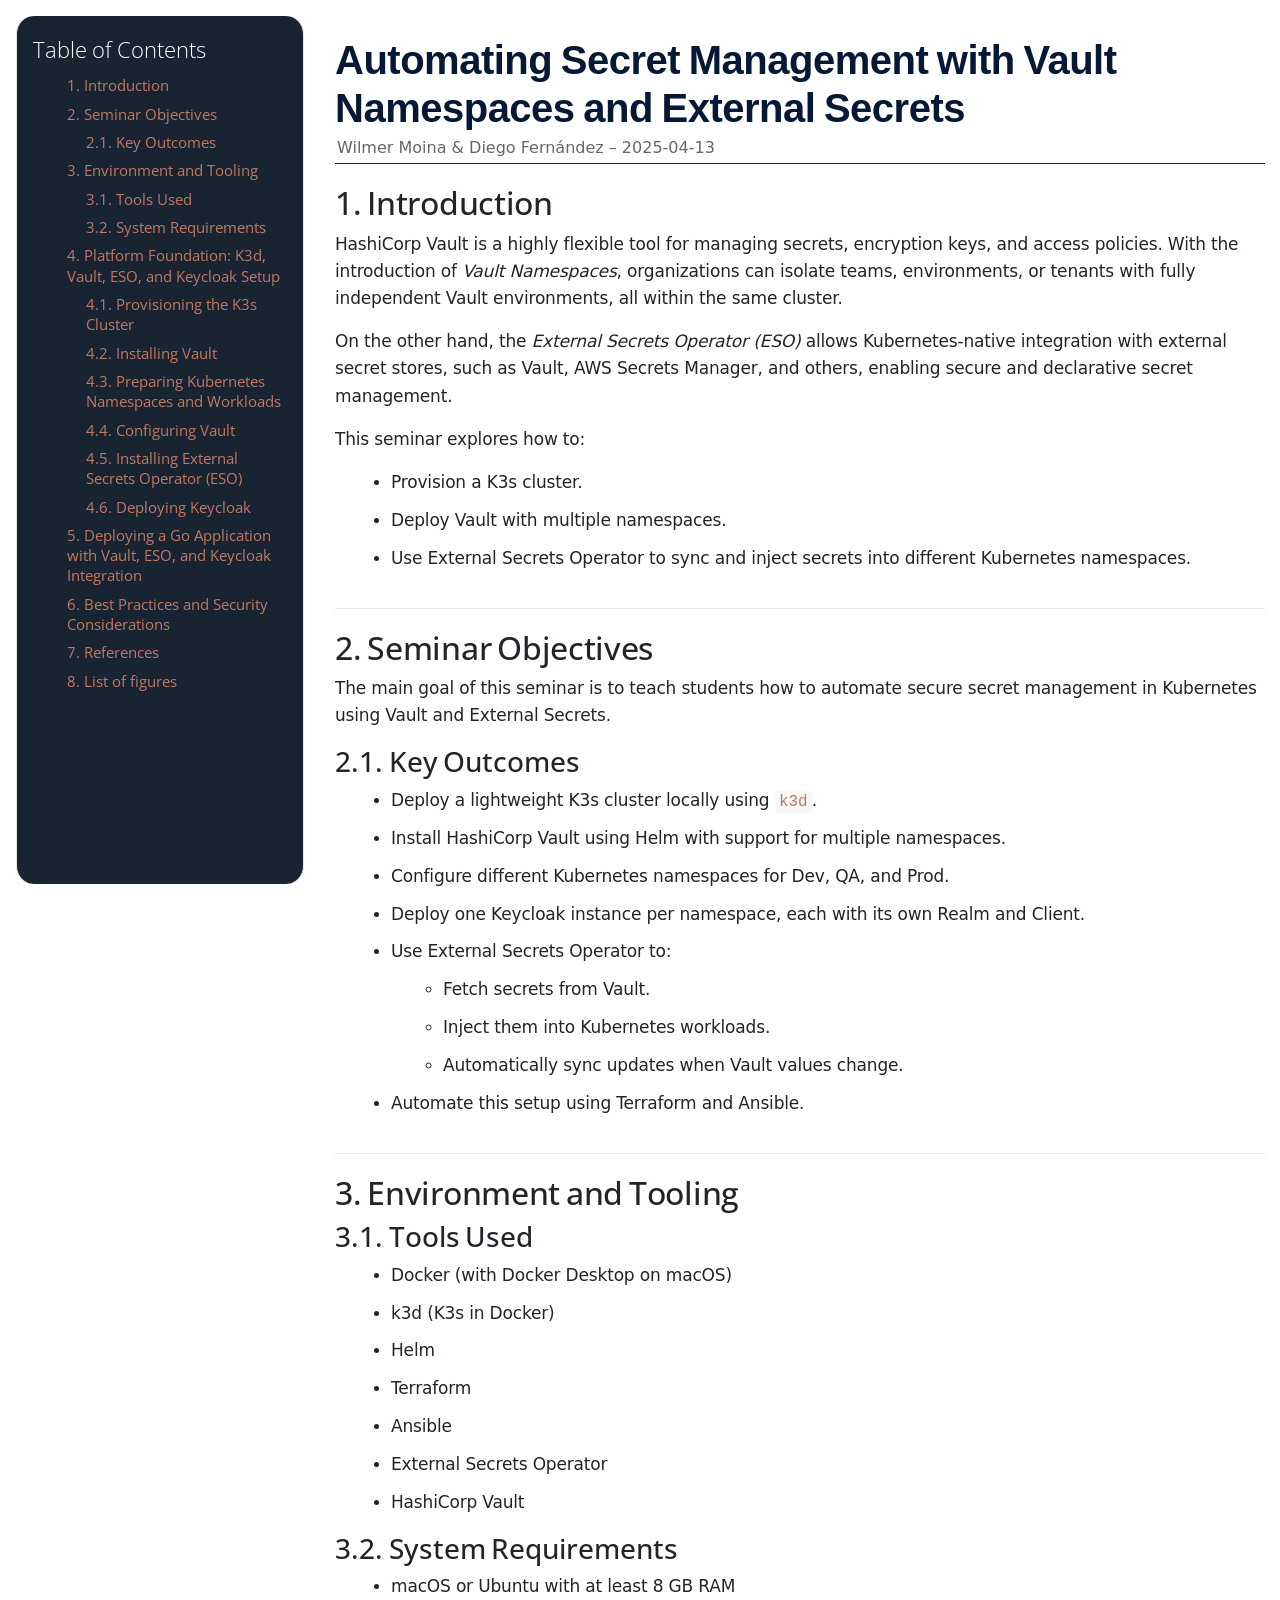
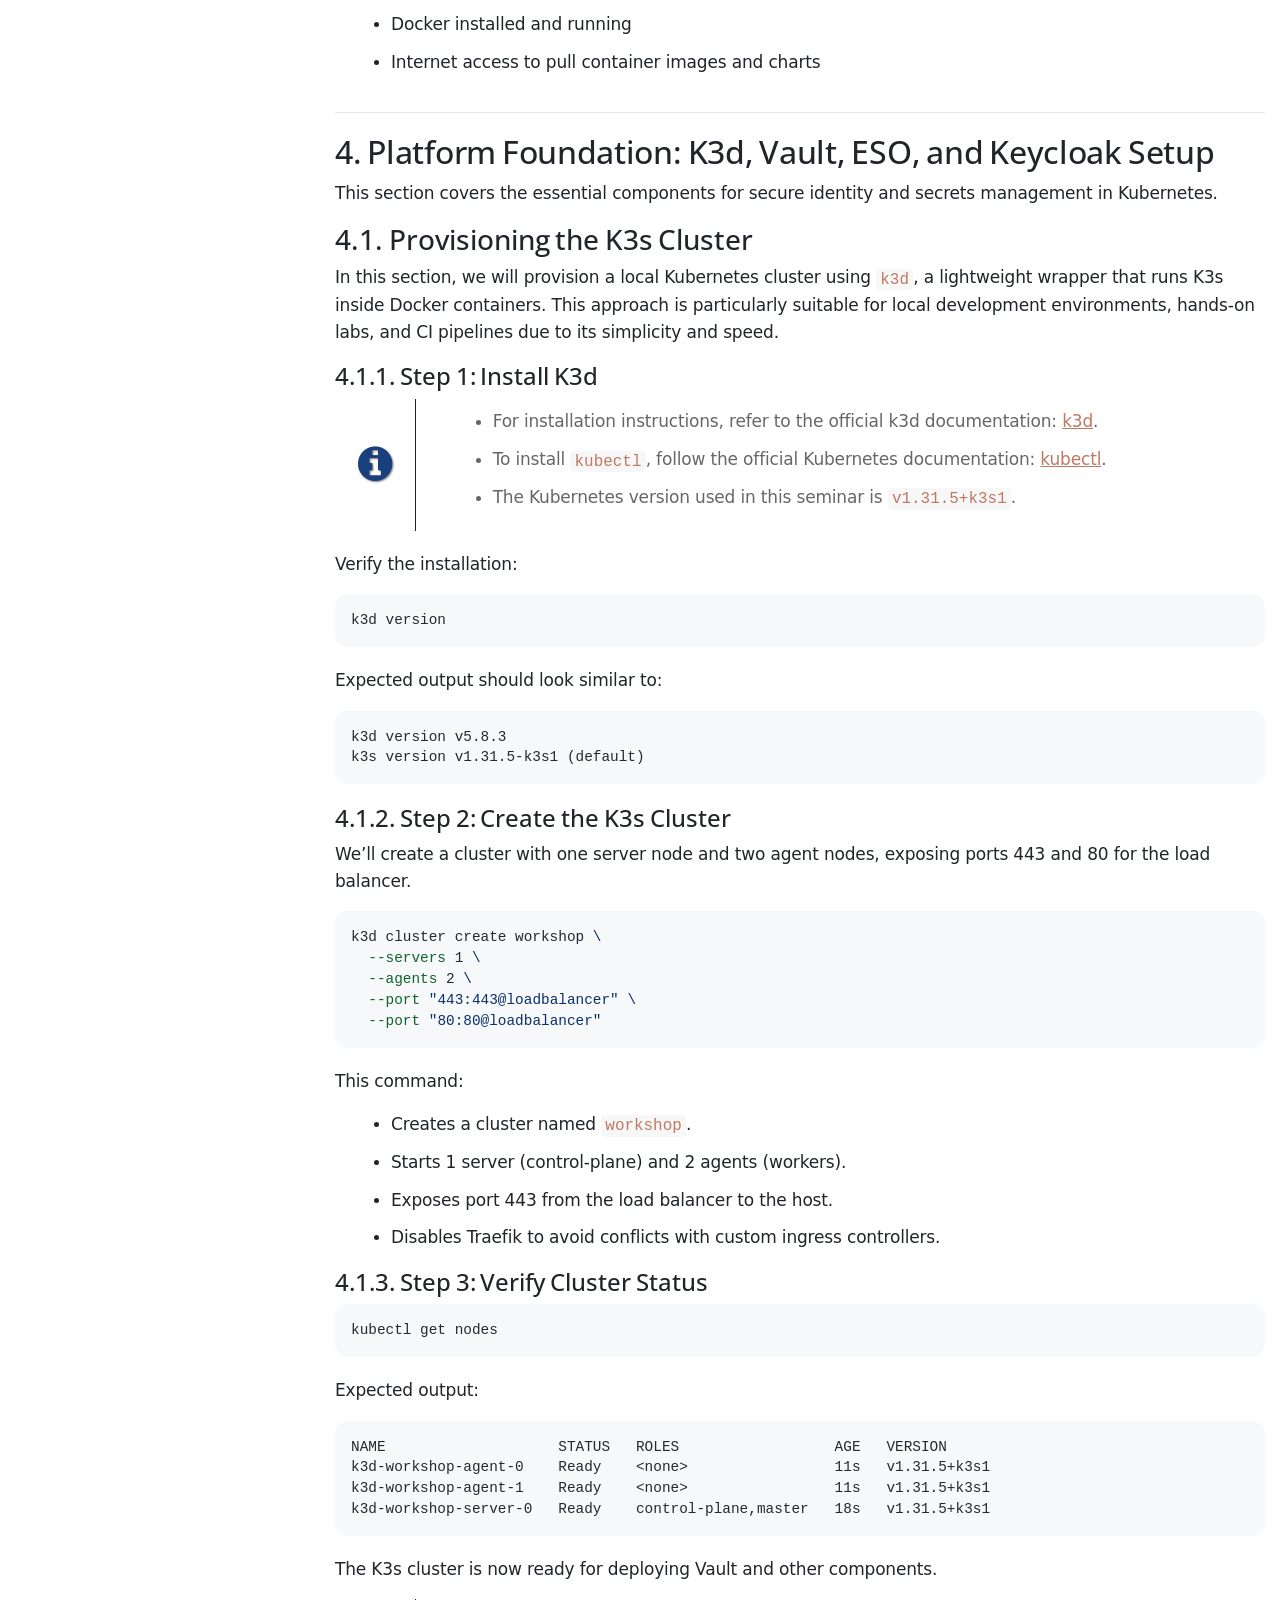
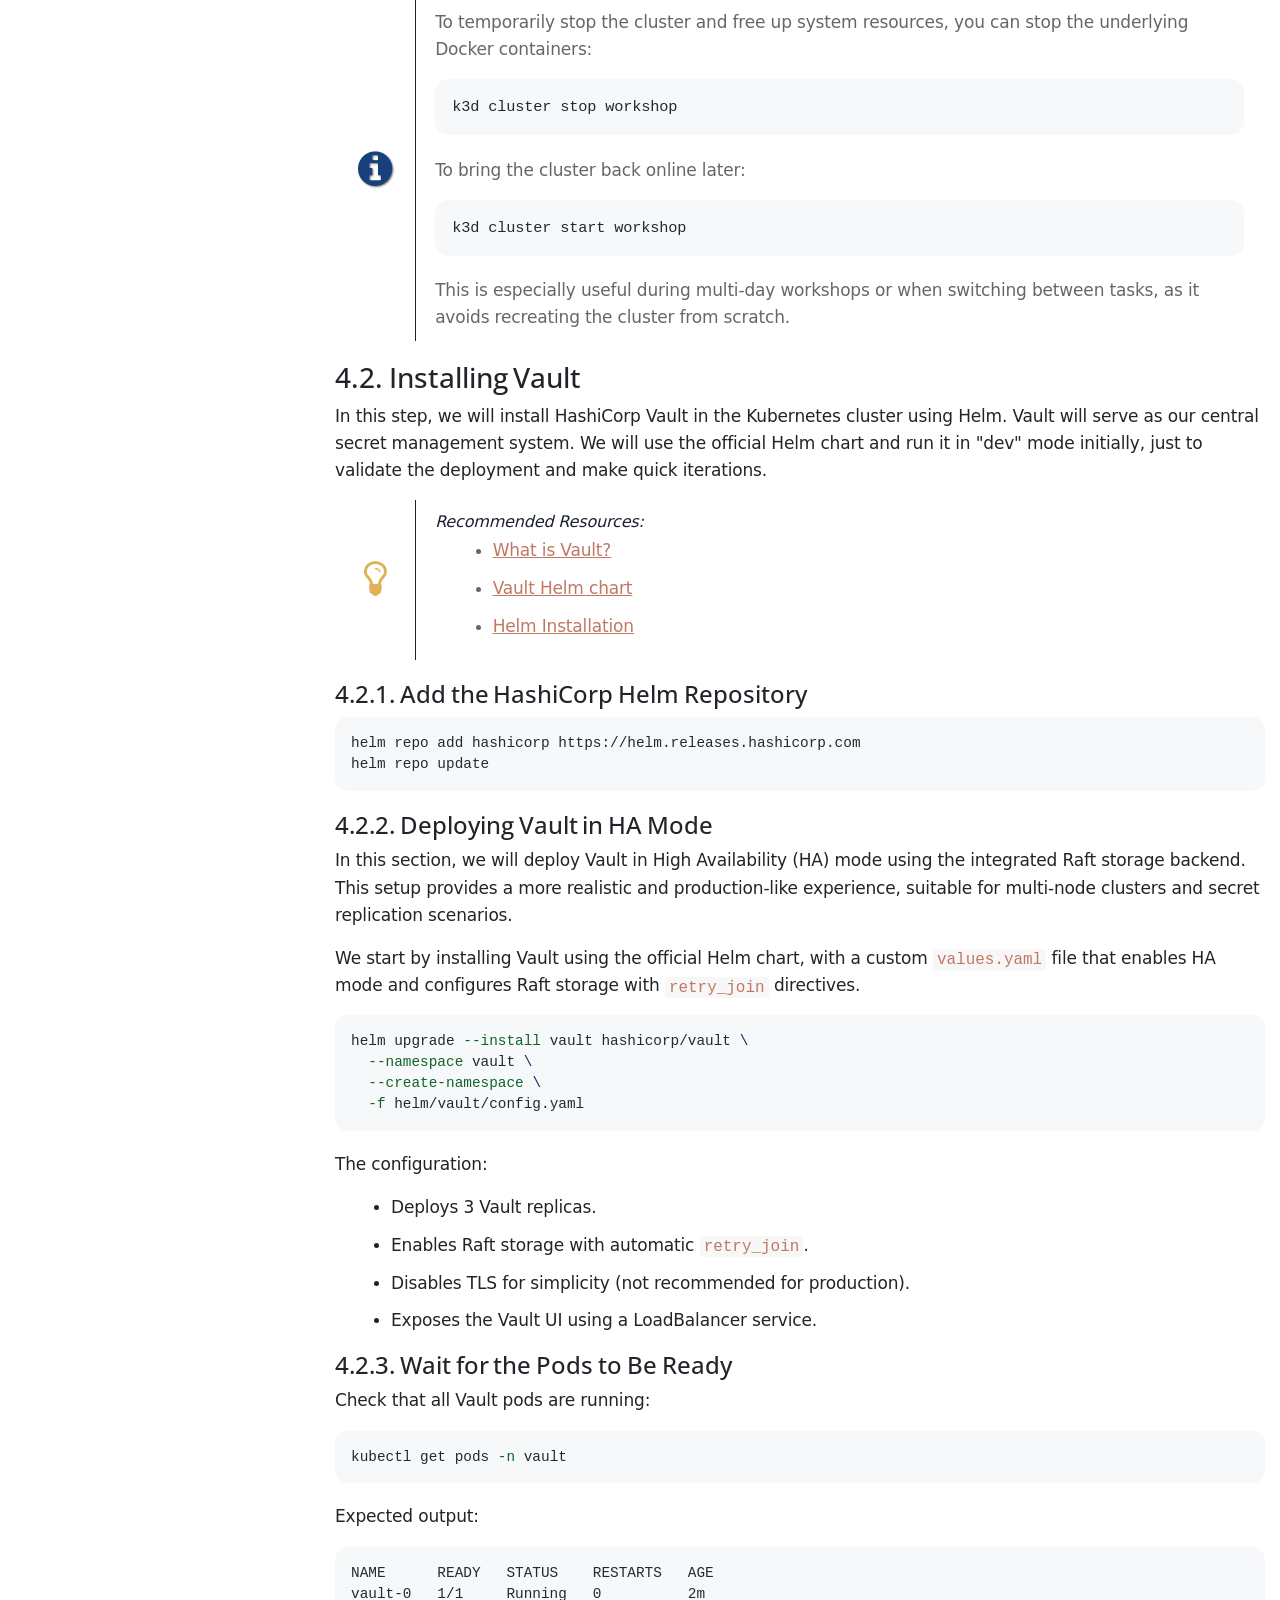
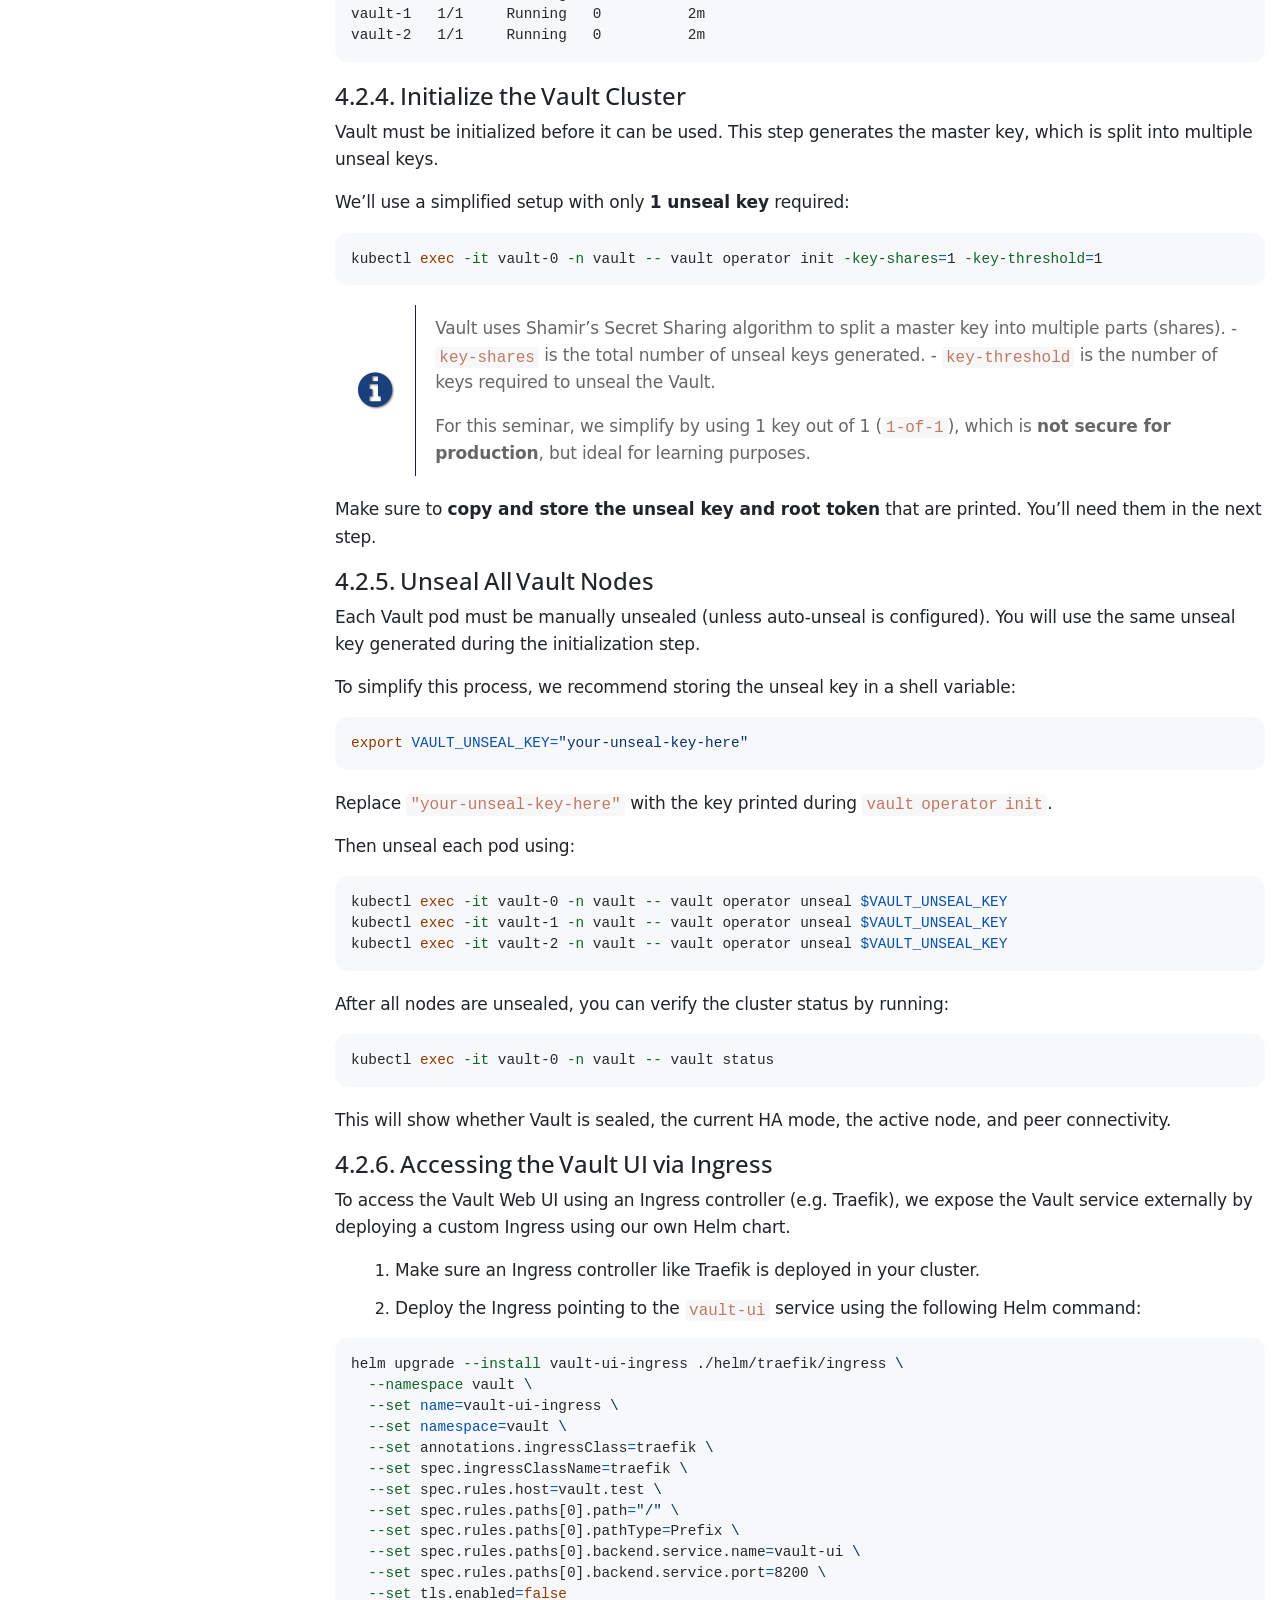
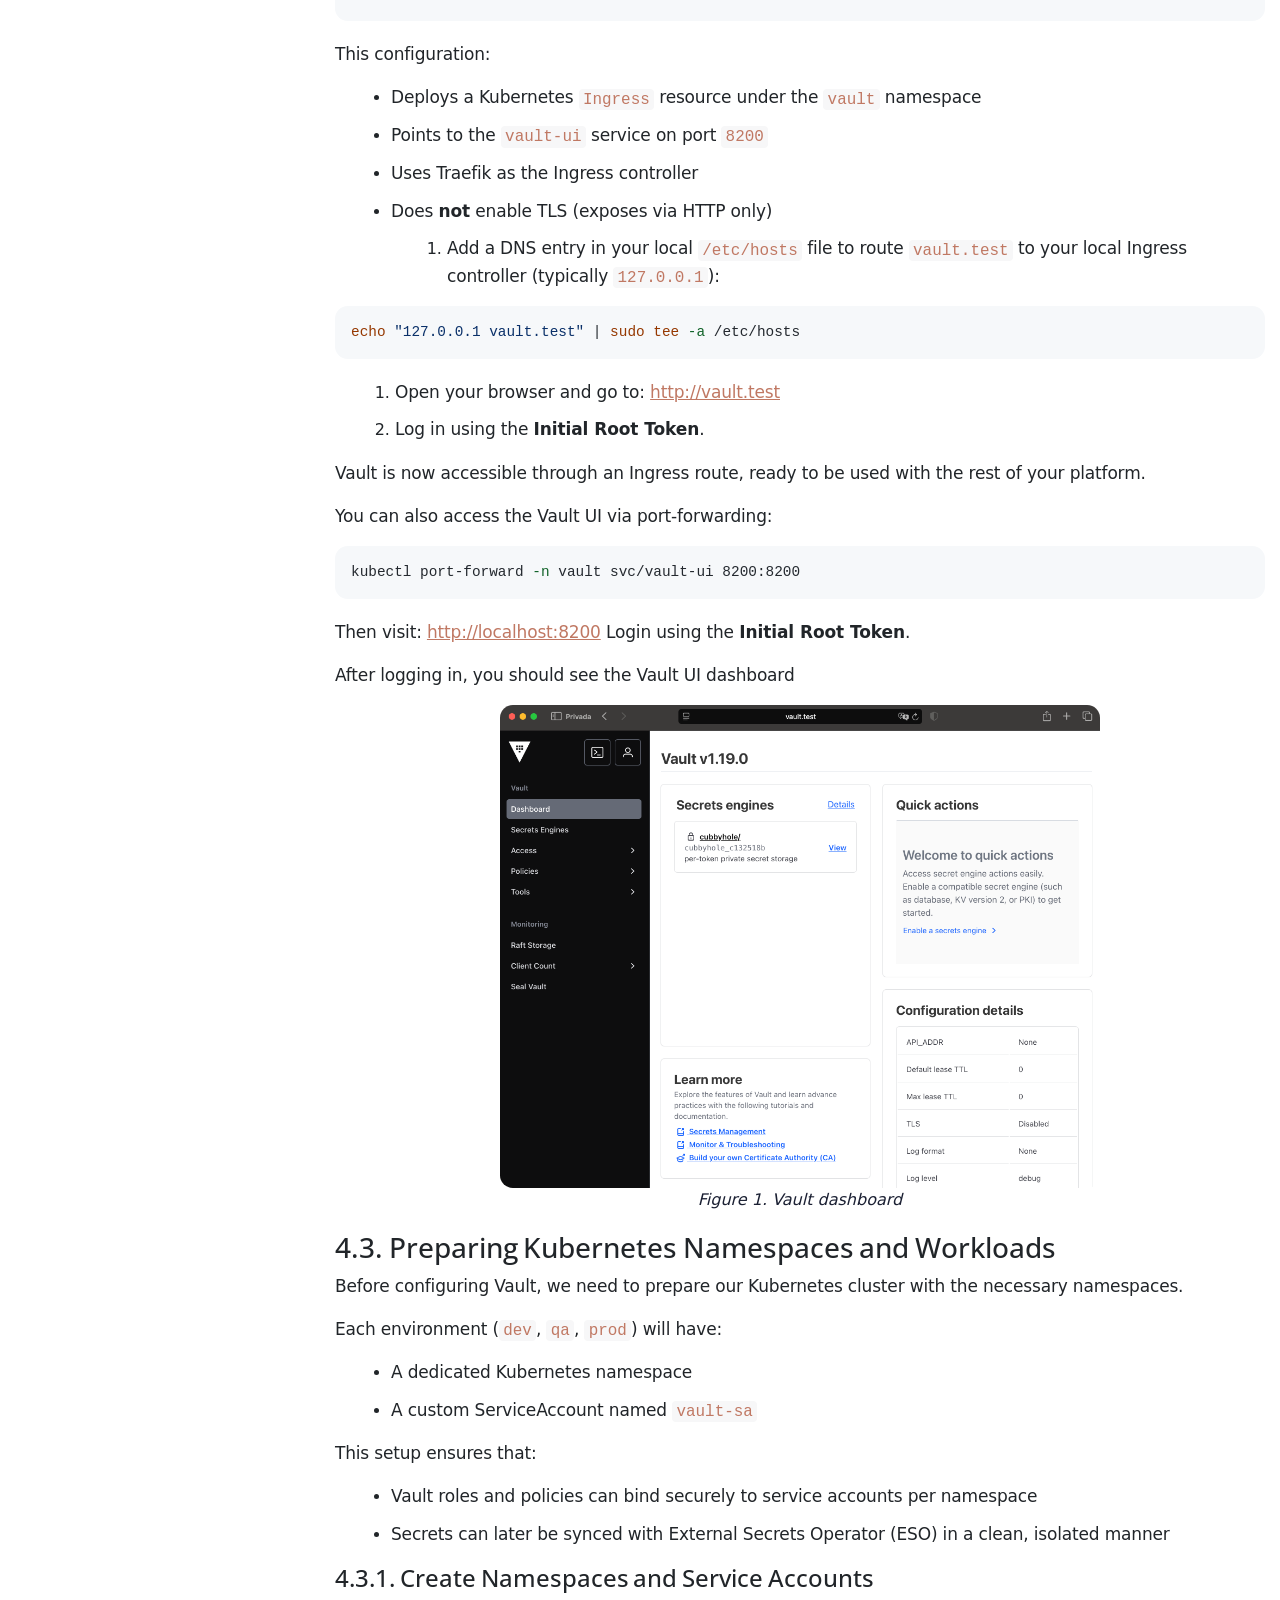
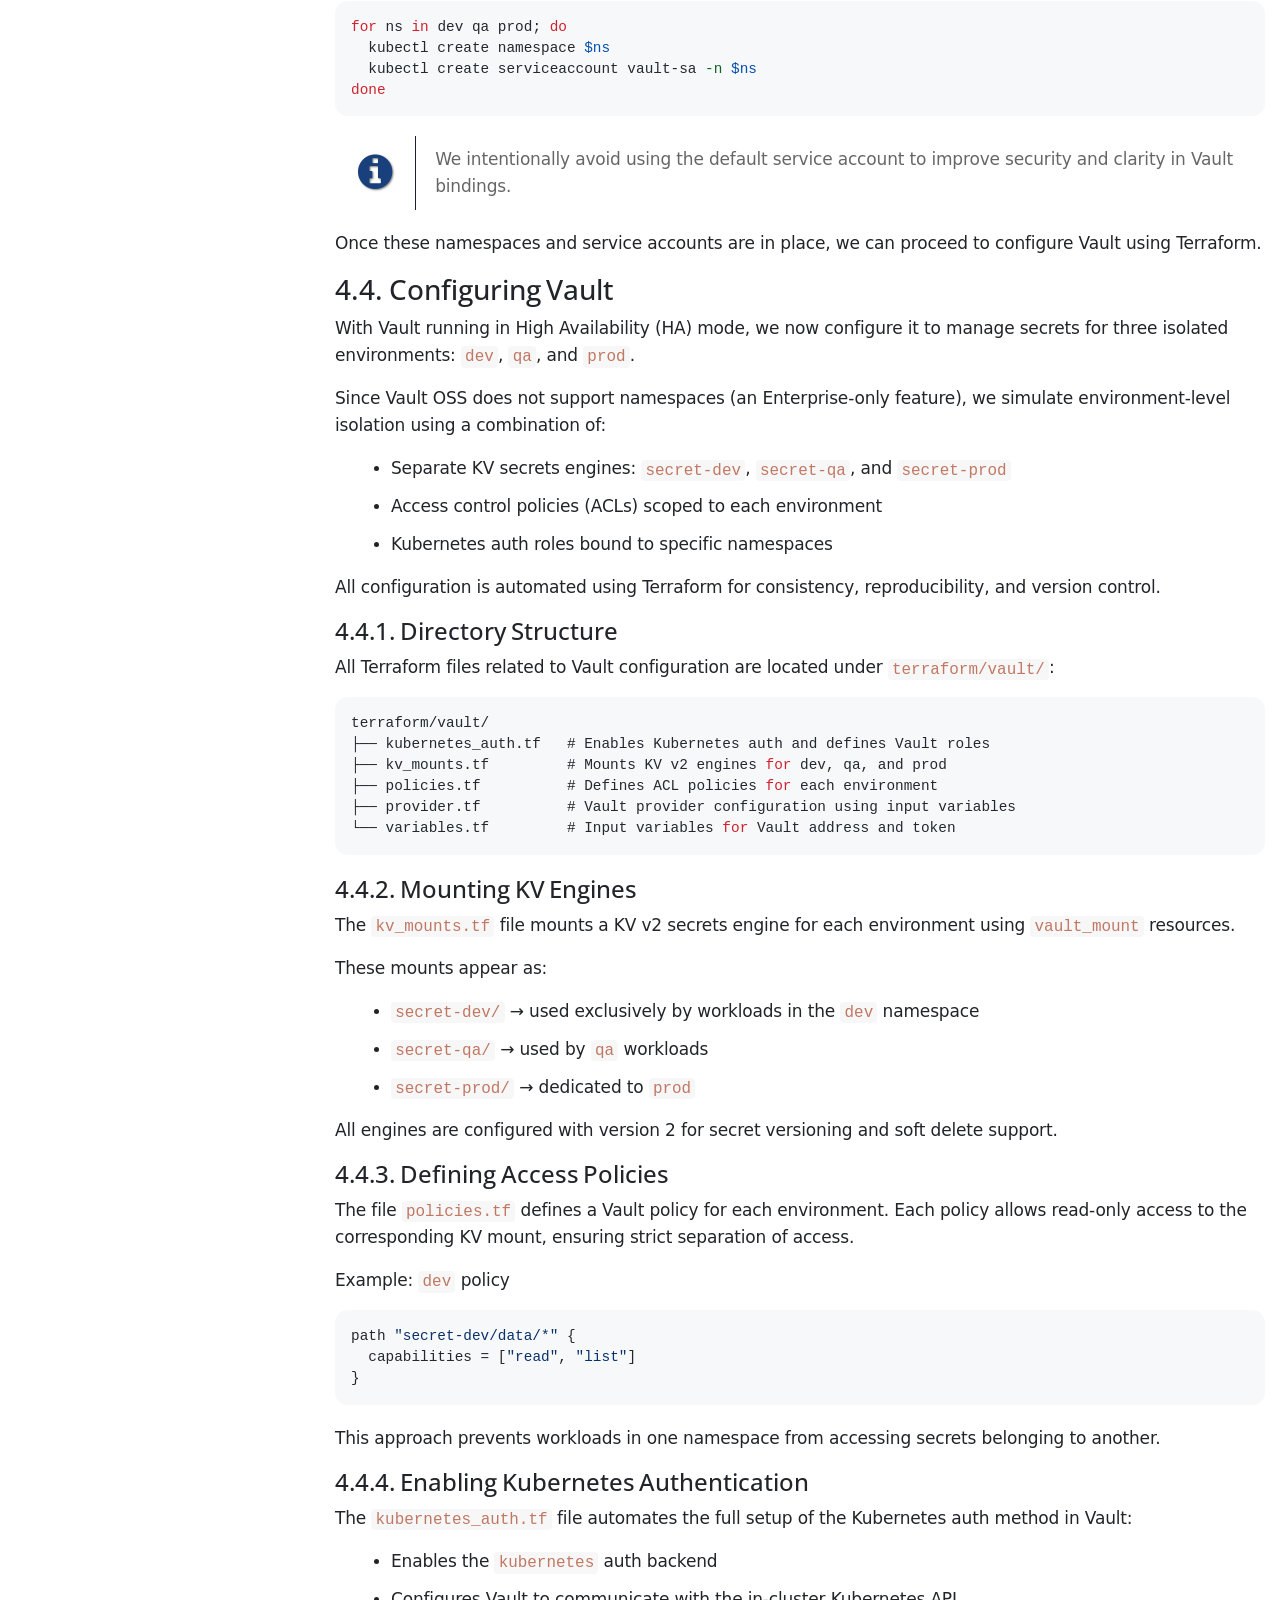
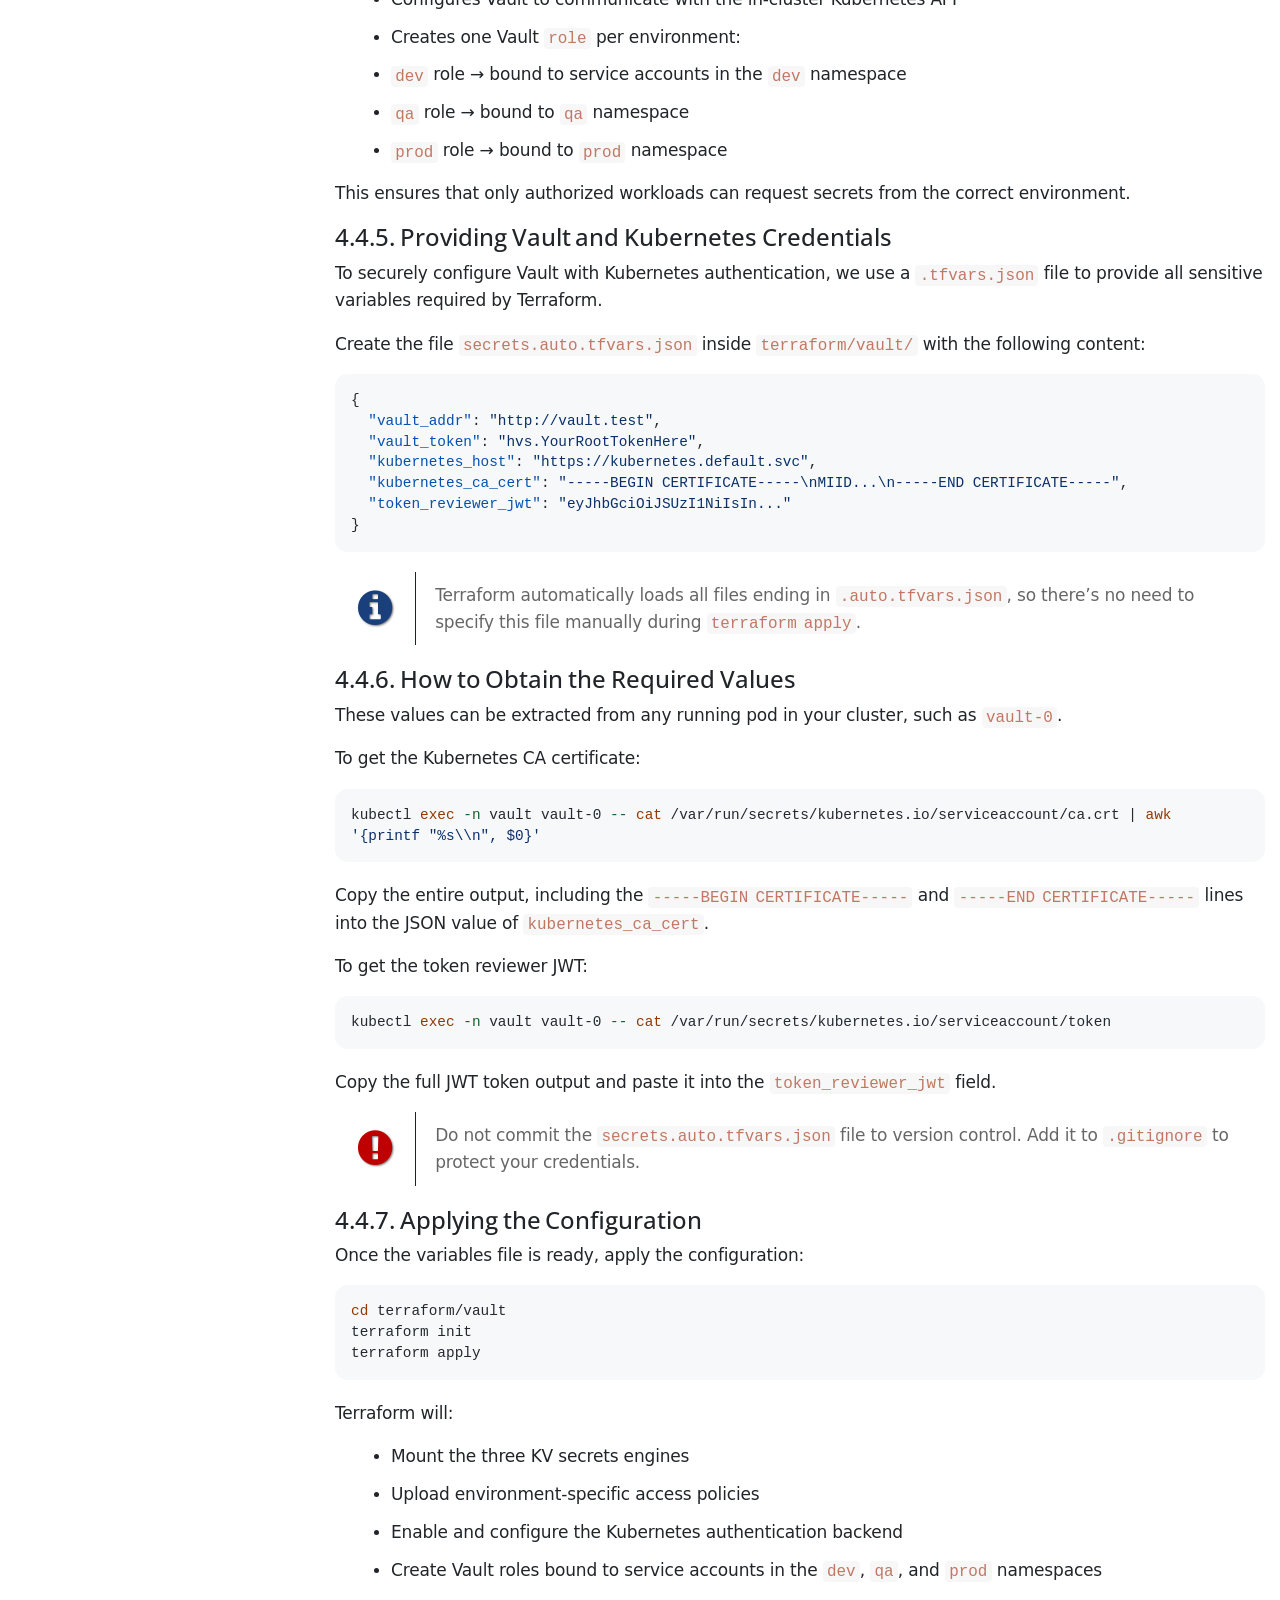
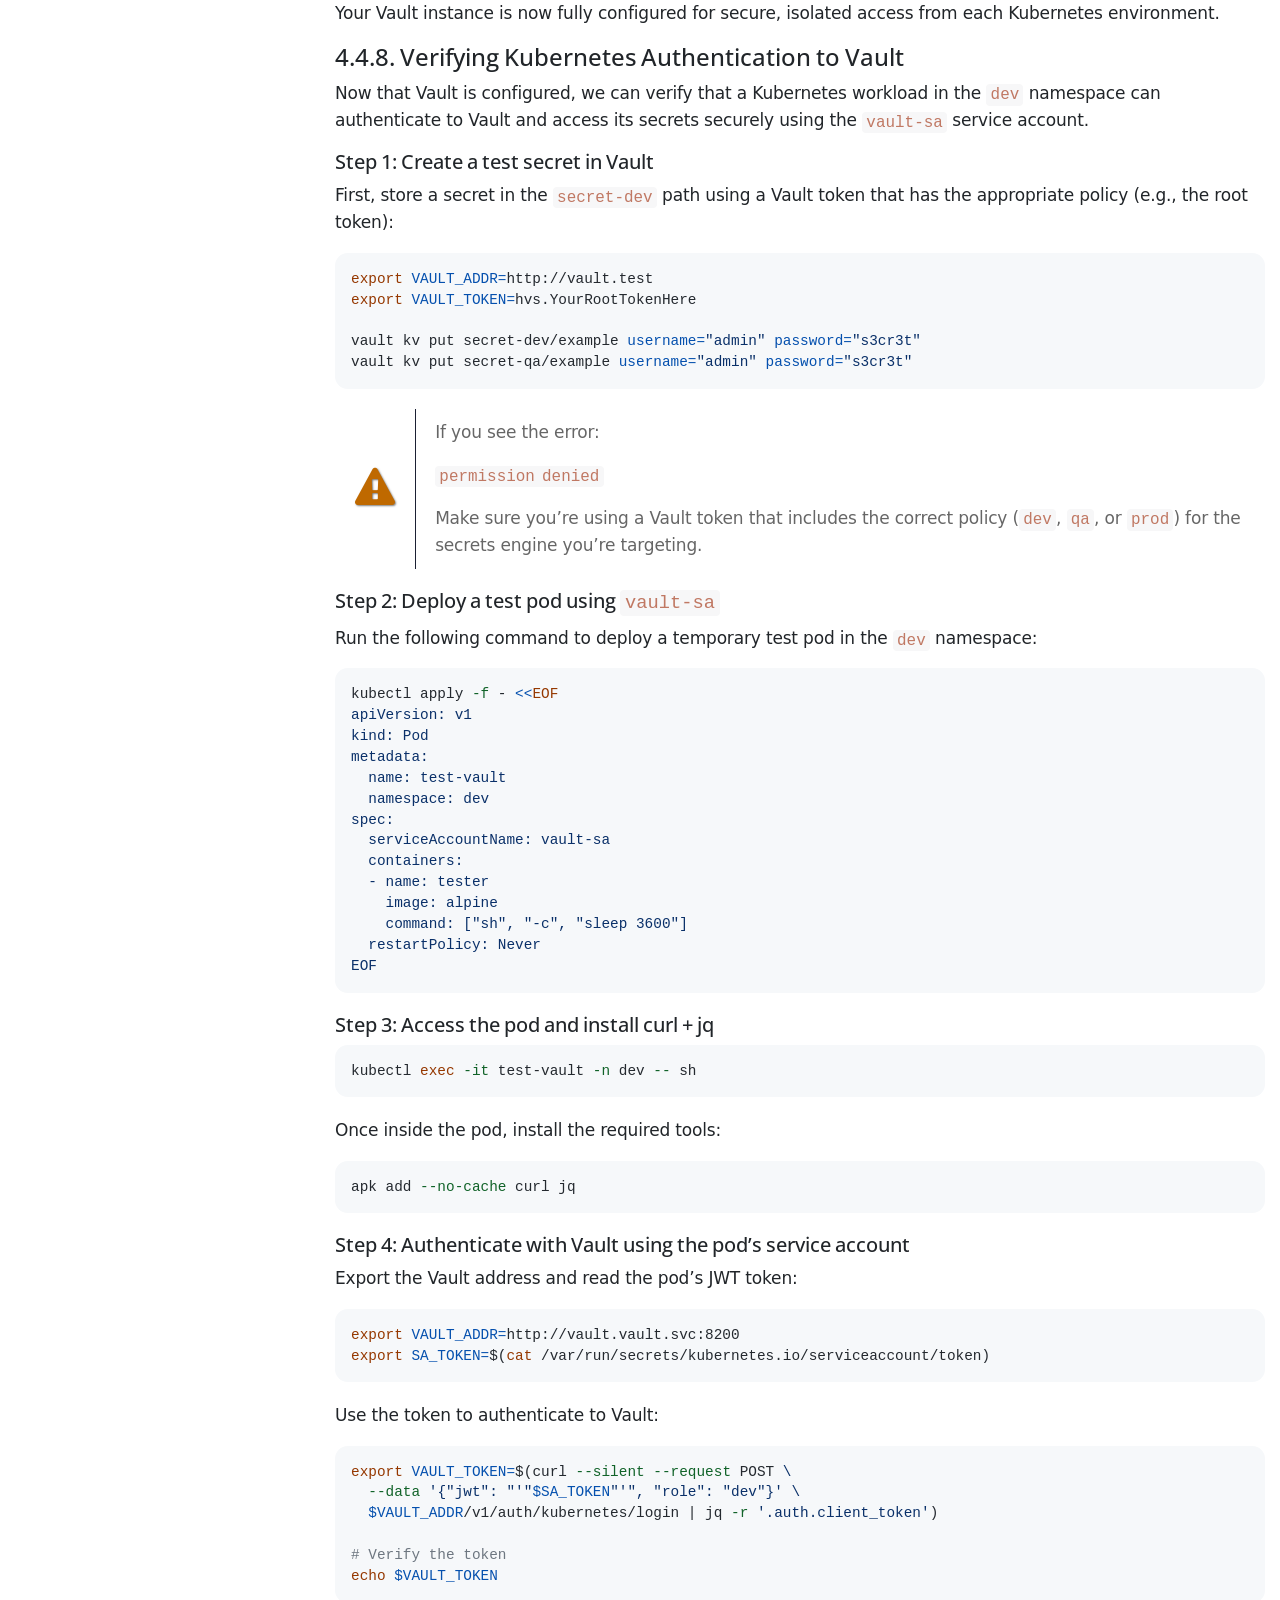
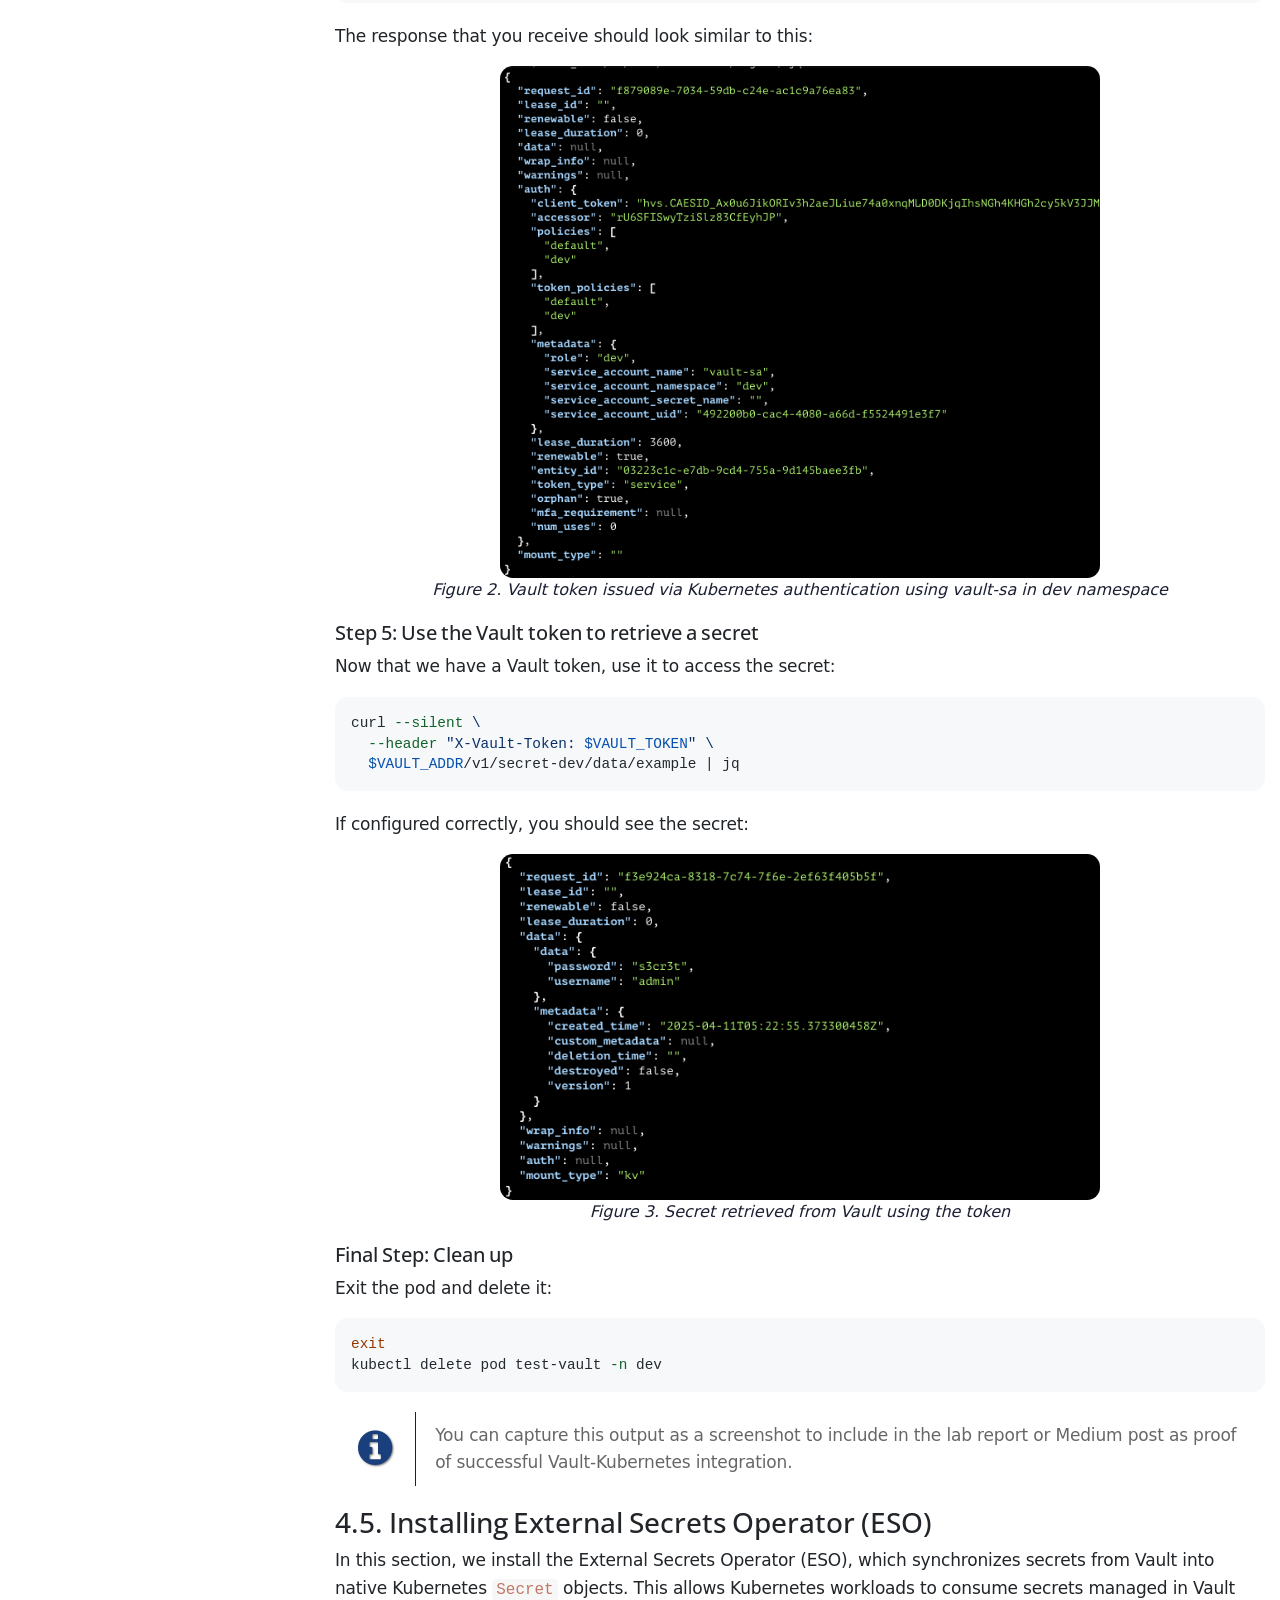
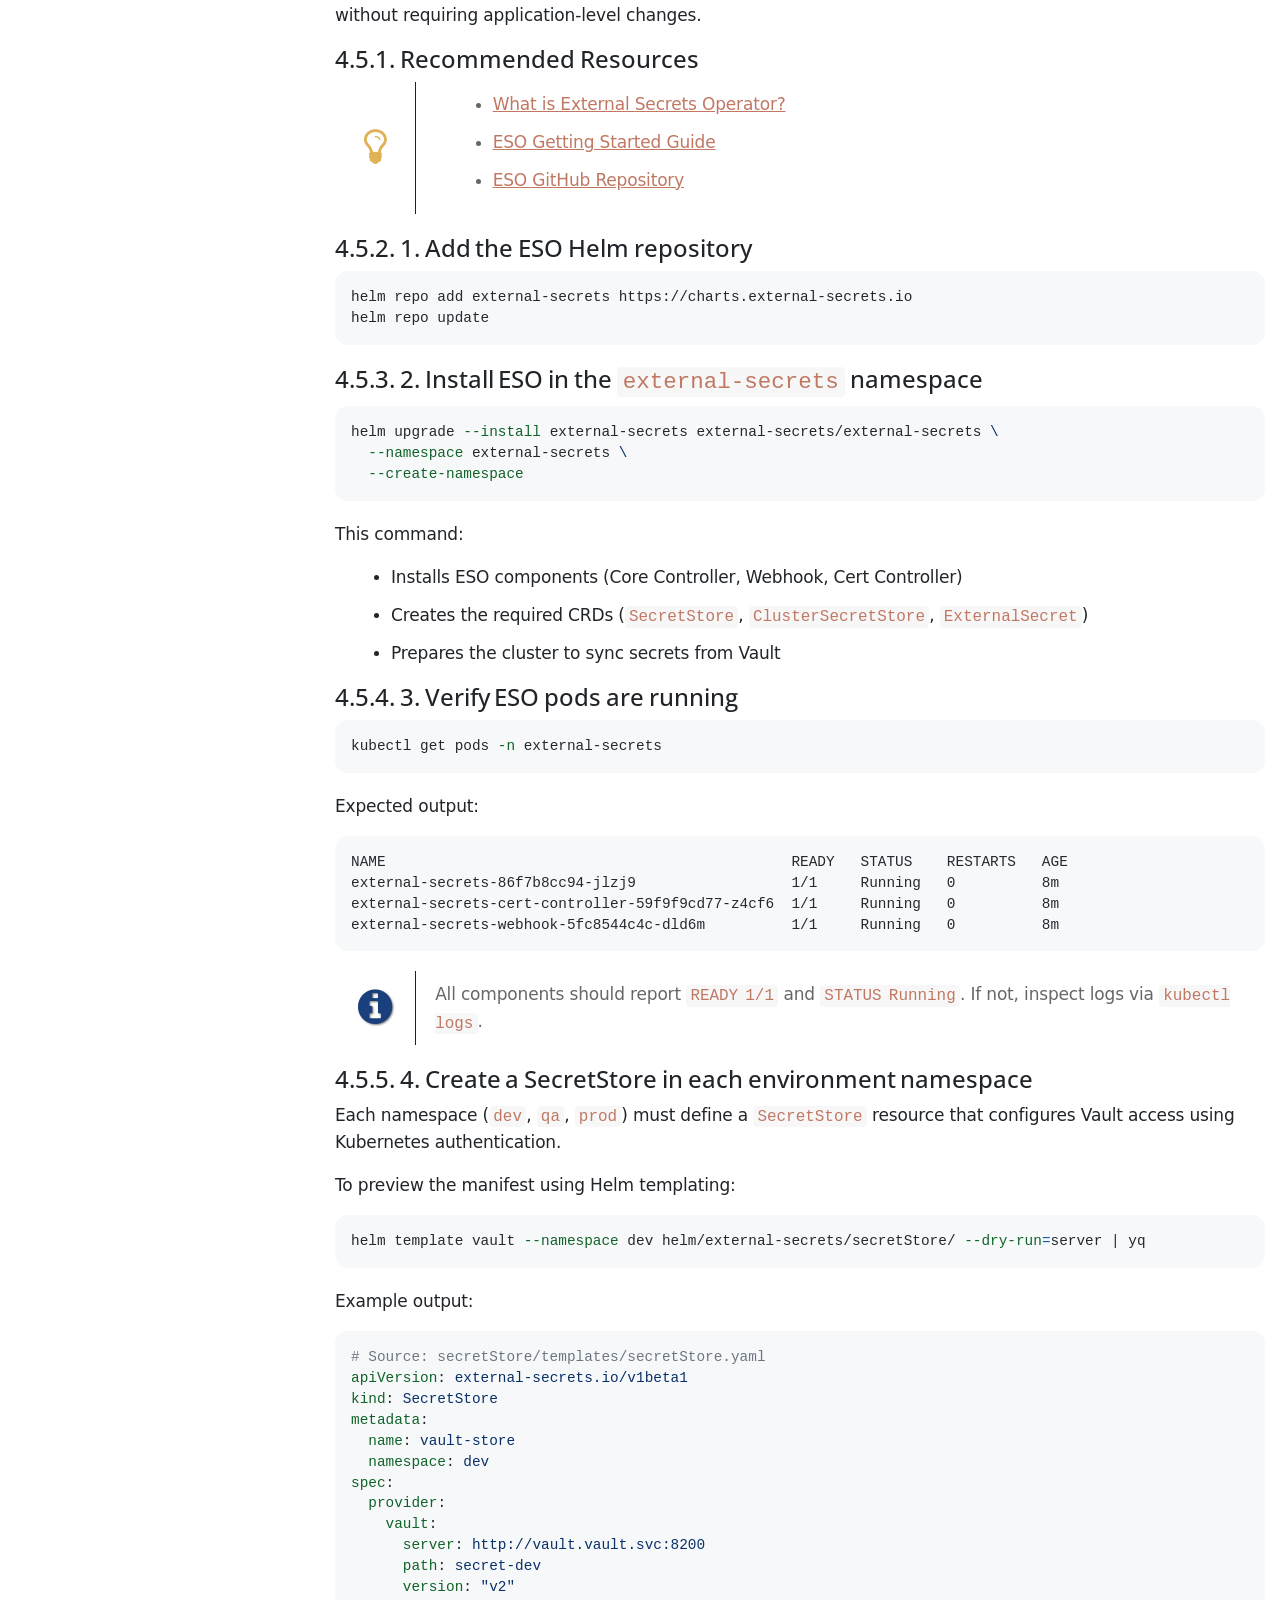
==== commit 80430b74: "Deploy keycloak" ====
--- a/docs/index.html
+++ b/docs/index.html
@@ -109,7 +109,7 @@
 <li><a href="#_system_requirements">3.2. System Requirements</a></li>
 </ul>
 </li>
-<li><a href="#_lab_guide">4. Lab Guide</a>
+<li><a href="#_platform_foundation_k3d_vault_eso_and_keycloak_setup">4. Platform Foundation: K3d, Vault, ESO, and Keycloak Setup</a>
 <ul class="sectlevel2">
 <li><a href="#_provisioning_the_k3s_cluster">4.1. Provisioning the K3s Cluster</a></li>
 <li><a href="#_installing_vault">4.2. Installing Vault</a></li>
@@ -119,9 +119,10 @@
 <li><a href="#_deploying_keycloak">4.6. Deploying Keycloak</a></li>
 </ul>
 </li>
-<li><a href="#_best_practices_and_security_considerations">5. Best Practices and Security Considerations</a></li>
-<li><a href="#_references">6. References</a></li>
-<li><a href="#_list_of_figures">7. List of figures</a></li>
+<li><a href="#_deploying_a_go_application_with_vault_eso_and_keycloak_integration">5. Deploying a Go Application with Vault, ESO, and Keycloak Integration</a></li>
+<li><a href="#_best_practices_and_security_considerations">6. Best Practices and Security Considerations</a></li>
+<li><a href="#_references">7. References</a></li>
+<li><a href="#_list_of_figures">8. List of figures</a></li>
 </ul>
 </div>
 </div>
@@ -249,8 +250,11 @@
 </div>
 </div>
 <div class="sect1">
-<h2 id="_lab_guide">4. Lab Guide</h2>
+<h2 id="_platform_foundation_k3d_vault_eso_and_keycloak_setup">4. Platform Foundation: K3d, Vault, ESO, and Keycloak Setup</h2>
 <div class="sectionbody">
+<div class="paragraph">
+<p>This section covers the essential components for secure identity and secrets management in Kubernetes.</p>
+</div>
 <div class="sect2">
 <h3 id="_provisioning_the_k3s_cluster">4.1. Provisioning the K3s Cluster</h3>
 <div class="paragraph">
@@ -303,7 +307,7 @@
 <div class="sect3">
 <h4 id="_step_2_create_the_k3s_cluster">4.1.2. Step 2: Create the K3s Cluster</h4>
 <div class="paragraph">
-<p>We&#8217;ll create a cluster with one server node and two agent nodes, exposing HTTPS (port 443) via the load balancer. We also disable the default Traefik ingress controller, as we will deploy our own services.</p>
+<p>We&#8217;ll create a cluster with one server node and two agent nodes, exposing ports 443 and 80 for the load balancer.</p>
 </div>
 <div class="listingblock">
 <div class="content">
@@ -311,7 +315,7 @@
   <span class="nt">--servers</span> 1 <span class="se">\</span>
   <span class="nt">--agents</span> 2 <span class="se">\</span>
   <span class="nt">--port</span> <span class="s2">"443:443@loadbalancer"</span> <span class="se">\</span>
-  <span class="nt">--k3s-arg</span> <span class="s2">"--disable=traefik@server:0"</span></code></pre>
+  <span class="nt">--port</span> <span class="s2">"80:80@loadbalancer"</span></code></pre>
 </div>
 </div>
 <div class="paragraph">
@@ -560,34 +564,100 @@
 </div>
 </div>
 <div class="sect3">
-<h4 id="_accessing_the_vault_ui">4.2.6. Accessing the Vault UI</h4>
-<div class="paragraph">
-<p>To access the Vault Web UI locally:</p>
+<h4 id="_accessing_the_vault_ui_via_ingress">4.2.6. Accessing the Vault UI via Ingress</h4>
+<div class="paragraph">
+<p>To access the Vault Web UI using an Ingress controller (e.g. Traefik), we expose the Vault service externally by deploying a custom Ingress using our own Helm chart.</p>
 </div>
 <div class="olist arabic">
 <ol class="arabic">
 <li>
-<p>Forward the UI service port:</p>
+<p>Make sure an Ingress controller like Traefik is deployed in your cluster.</p>
+</li>
+<li>
+<p>Deploy the Ingress pointing to the <code>vault-ui</code> service using the following Helm command:</p>
 </li>
 </ol>
 </div>
 <div class="listingblock">
 <div class="content">
-<pre class="rouge highlight"><code data-lang="bash">kubectl port-forward svc/vault <span class="nt">-n</span> vault 8200:8200</code></pre>
-</div>
-</div>
+<pre class="rouge highlight"><code data-lang="bash">helm upgrade <span class="nt">--install</span> vault-ui-ingress ./helm/traefik/ingress <span class="se">\</span>
+  <span class="nt">--namespace</span> vault <span class="se">\</span>
+  <span class="nt">--set</span> <span class="nv">name</span><span class="o">=</span>vault-ui-ingress <span class="se">\</span>
+  <span class="nt">--set</span> <span class="nv">namespace</span><span class="o">=</span>vault <span class="se">\</span>
+  <span class="nt">--set</span> annotations.ingressClass<span class="o">=</span>traefik <span class="se">\</span>
+  <span class="nt">--set</span> spec.ingressClassName<span class="o">=</span>traefik <span class="se">\</span>
+  <span class="nt">--set</span> spec.rules.host<span class="o">=</span>vault.test <span class="se">\</span>
+  <span class="nt">--set</span> spec.rules.paths[0].path<span class="o">=</span><span class="s2">"/"</span> <span class="se">\</span>
+  <span class="nt">--set</span> spec.rules.paths[0].pathType<span class="o">=</span>Prefix <span class="se">\</span>
+  <span class="nt">--set</span> spec.rules.paths[0].backend.service.name<span class="o">=</span>vault-ui <span class="se">\</span>
+  <span class="nt">--set</span> spec.rules.paths[0].backend.service.port<span class="o">=</span>8200 <span class="se">\</span>
+  <span class="nt">--set</span> tls.enabled<span class="o">=</span><span class="nb">false</span></code></pre>
+</div>
+</div>
+<div class="paragraph">
+<p>This configuration:</p>
+</div>
+<div class="ulist">
+<ul>
+<li>
+<p>Deploys a Kubernetes <code>Ingress</code> resource under the <code>vault</code> namespace</p>
+</li>
+<li>
+<p>Points to the <code>vault-ui</code> service on port <code>8200</code></p>
+</li>
+<li>
+<p>Uses Traefik as the Ingress controller</p>
+</li>
+<li>
+<p>Does <strong>not</strong> enable TLS (exposes via HTTP only)</p>
 <div class="olist arabic">
 <ol class="arabic">
 <li>
-<p>Open your browser and go to: <a href="http://localhost:8200" class="bare">http://localhost:8200</a></p>
-</li>
-<li>
-<p>Log in using the <strong>Initial Root Token</strong> provided by <code>vault operator init</code>.</p>
+<p>Add a DNS entry in your local <code>/etc/hosts</code> file to route <code>vault.test</code> to your local Ingress controller (typically <code>127.0.0.1</code>):</p>
 </li>
 </ol>
 </div>
-<div class="paragraph">
-<p>You now have a fully working, HA-enabled Vault deployment backed by Raft storage, ready to be extended with namespaces and External Secrets.</p>
+</li>
+</ul>
+</div>
+<div class="listingblock">
+<div class="content">
+<pre class="rouge highlight"><code data-lang="bash"><span class="nb">echo</span> <span class="s2">"127.0.0.1 vault.test"</span> | <span class="nb">sudo tee</span> <span class="nt">-a</span> /etc/hosts</code></pre>
+</div>
+</div>
+<div class="olist arabic">
+<ol class="arabic">
+<li>
+<p>Open your browser and go to: <a href="http://vault.test" target="_blank" rel="noopener">http://vault.test</a></p>
+</li>
+<li>
+<p>Log in using the <strong>Initial Root Token</strong>.</p>
+</li>
+</ol>
+</div>
+<div class="paragraph">
+<p>Vault is now accessible through an Ingress route, ready to be used with the rest of your platform.</p>
+</div>
+<div class="paragraph">
+<p>You can also access the Vault UI via port-forwarding:</p>
+</div>
+<div class="listingblock">
+<div class="content">
+<pre class="rouge highlight"><code data-lang="bash">kubectl port-forward <span class="nt">-n</span> vault svc/vault-ui 8200:8200</code></pre>
+</div>
+</div>
+<div class="paragraph">
+<p>Then visit: <a href="http://localhost:8200" class="bare">http://localhost:8200</a>
+Login using the <strong>Initial Root Token</strong>.</p>
+</div>
+<div class="paragraph">
+<p>After logging in, you should see the Vault UI dashboard</p>
+</div>
+<div class="imageblock text-center">
+<div class="content">
+<img src="images/vaultUI.png" alt="Vault UI" width="600">
+</div>
+<div class="title">Figure 1. Vault dashboard</div>
 </div>
 </div>
 </div>
@@ -778,7 +848,7 @@
 <div class="listingblock">
 <div class="content">
 <pre class="rouge highlight"><code data-lang="json"><span class="p">{</span><span class="w">
-  </span><span class="nl">"vault_addr"</span><span class="p">:</span><span class="w"> </span><span class="s2">"http://localhost:8200"</span><span class="p">,</span><span class="w">
+  </span><span class="nl">"vault_addr"</span><span class="p">:</span><span class="w"> </span><span class="s2">"http://vault.test"</span><span class="p">,</span><span class="w">
   </span><span class="nl">"vault_token"</span><span class="p">:</span><span class="w"> </span><span class="s2">"hvs.YourRootTokenHere"</span><span class="p">,</span><span class="w">
   </span><span class="nl">"kubernetes_host"</span><span class="p">:</span><span class="w"> </span><span class="s2">"https://kubernetes.default.svc"</span><span class="p">,</span><span class="w">
   </span><span class="nl">"kubernetes_ca_cert"</span><span class="p">:</span><span class="w"> </span><span class="s2">"-----BEGIN CERTIFICATE-----</span><span class="se">\n</span><span class="s2">MIID...</span><span class="se">\n</span><span class="s2">-----END CERTIFICATE-----"</span><span class="p">,</span><span class="w">
@@ -891,7 +961,7 @@
 </div>
 <div class="listingblock">
 <div class="content">
-<pre class="rouge highlight"><code data-lang="bash"><span class="nb">export </span><span class="nv">VAULT_ADDR</span><span class="o">=</span>http://127.0.0.1:8200
+<pre class="rouge highlight"><code data-lang="bash"><span class="nb">export </span><span class="nv">VAULT_ADDR</span><span class="o">=</span>http://vault.test
 <span class="nb">export </span><span class="nv">VAULT_TOKEN</span><span class="o">=</span>hvs.YourRootTokenHere
 
 vault kv put secret-dev/example <span class="nv">username</span><span class="o">=</span><span class="s2">"admin"</span> <span class="nv">password</span><span class="o">=</span><span class="s2">"s3cr3t"</span>
@@ -990,7 +1060,7 @@
 <div class="content">
 <img src="images/vaultToken.png" alt="Vault token login response" width="600">
 </div>
-<div class="title">Figure 1. Vault token issued via Kubernetes authentication using vault-sa in dev namespace</div>
+<div class="title">Figure 2. Vault token issued via Kubernetes authentication using vault-sa in dev namespace</div>
 </div>
 </div>
 <div class="sect4">
@@ -1012,7 +1082,7 @@
 <div class="content">
 <img src="images/vaultSecret.png" alt="Vault token login response" width="600">
 </div>
-<div class="title">Figure 2. Secret retrieved from Vault using the token</div>
+<div class="title">Figure 3. Secret retrieved from Vault using the token</div>
 </div>
 </div>
 <div class="sect4">
@@ -1154,7 +1224,7 @@
 </div>
 <div class="listingblock">
 <div class="content">
-<pre class="rouge highlight"><code data-lang="bash">helm template vault-store <span class="nt">--namespace</span> dev helm/external-secrets/secretStore/ <span class="nt">--dry-run</span><span class="o">=</span>server | yq</code></pre>
+<pre class="rouge highlight"><code data-lang="bash">helm template vault <span class="nt">--namespace</span> dev helm/external-secrets/secretStore/ <span class="nt">--dry-run</span><span class="o">=</span>server | yq</code></pre>
 </div>
 </div>
 <div class="paragraph">
@@ -1187,7 +1257,7 @@
 </div>
 <div class="listingblock">
 <div class="content">
-<pre class="rouge highlight"><code data-lang="bash">helm upgrade <span class="nt">--install</span> vault-store <span class="nt">--namespace</span> dev helm/external-secrets/secretStore/</code></pre>
+<pre class="rouge highlight"><code data-lang="bash">helm upgrade <span class="nt">--install</span> vault <span class="nt">--namespace</span> dev helm/external-secrets/secretStore/</code></pre>
 </div>
 </div>
 <div class="paragraph">
@@ -1294,7 +1364,7 @@
 <div class="content">
 <img src="images/syncedSecret.png" alt="Synced secret" width="450">
 </div>
-<div class="title">Figure 3. Vault secret synced to Kubernetes</div>
+<div class="title">Figure 4. Vault secret synced to Kubernetes</div>
 </div>
 </div>
 </div>
@@ -1352,7 +1422,7 @@
   <span class="nt">--namespace</span> iam <span class="se">\</span>
   <span class="nt">--create-namespace</span> <span class="se">\</span>
   <span class="nt">--set</span> auth.adminUser<span class="o">=</span>admin <span class="se">\</span>
-  <span class="nt">--set</span> auth.adminPassword<span class="o">=</span><span class="s2">"N0TaRandomPassword"</span> <span class="se">\</span>
+  <span class="nt">--set</span> auth.adminPassword<span class="o">=</span>admin123 <span class="se">\</span>
   <span class="nt">--set</span> <span class="nv">proxy</span><span class="o">=</span>edge <span class="se">\</span>
   <span class="nt">--set</span> service.type<span class="o">=</span>ClusterIP <span class="se">\</span>
   <span class="nt">--set</span> postgresql.primary.persistence.enabled<span class="o">=</span><span class="nb">true</span> <span class="se">\</span>
@@ -1414,20 +1484,55 @@
 </div>
 </div>
 <div class="sect3">
-<h4 id="_4_access_the_keycloak_admin_ui_optional">4.6.5. 4. Access the Keycloak admin UI (optional)</h4>
-<div class="paragraph">
-<p>You can access the Keycloak web UI by port-forwarding:</p>
-</div>
-<div class="listingblock">
-<div class="content">
-<pre class="rouge highlight"><code data-lang="bash">kubectl port-forward svc/keycloak <span class="nt">-n</span> iam 8080:8080</code></pre>
-</div>
-</div>
-<div class="paragraph">
-<p>Then visit: <a href="http://localhost:8080" class="bare">http://localhost:8080</a></p>
-</div>
-<div class="paragraph">
-<p>Login credentials:</p>
+<h4 id="_4_access_the_keycloak_admin_ui_via_ingress">4.6.5. 4. Access the Keycloak Admin UI via Ingress</h4>
+<div class="paragraph">
+<p>To access the Keycloak web UI, we expose it externally using an Ingress resource instead of port-forwarding.
+This is consistent with the approach used for Vault and better simulates a real-world deployment.</p>
+</div>
+<div class="olist arabic">
+<ol class="arabic">
+<li>
+<p>Deploy the Ingress pointing to the <code>keycloak</code> service on port <code>8080</code> using the following Helm command:</p>
+</li>
+</ol>
+</div>
+<div class="listingblock">
+<div class="content">
+<pre class="rouge highlight"><code data-lang="bash">helm upgrade <span class="nt">--install</span> keycloak-ui-ingress ./helm/traefik/ingress <span class="se">\</span>
+  <span class="nt">--namespace</span> iam <span class="se">\</span>
+  <span class="nt">--set</span> <span class="nv">name</span><span class="o">=</span>keycloak-ui-ingress <span class="se">\</span>
+  <span class="nt">--set</span> <span class="nv">namespace</span><span class="o">=</span>iam <span class="se">\</span>
+  <span class="nt">--set</span> annotations.ingressClass<span class="o">=</span>traefik <span class="se">\</span>
+  <span class="nt">--set</span> spec.ingressClassName<span class="o">=</span>traefik <span class="se">\</span>
+  <span class="nt">--set</span> spec.rules.host<span class="o">=</span>keycloak.test <span class="se">\</span>
+  <span class="nt">--set</span> spec.rules.paths[0].path<span class="o">=</span><span class="s2">"/"</span> <span class="se">\</span>
+  <span class="nt">--set</span> spec.rules.paths[0].pathType<span class="o">=</span>Prefix <span class="se">\</span>
+  <span class="nt">--set</span> spec.rules.paths[0].backend.service.name<span class="o">=</span>keycloak <span class="se">\</span>
+  <span class="nt">--set</span> spec.rules.paths[0].backend.service.port<span class="o">=</span>80 <span class="se">\</span>
+  <span class="nt">--set</span> tls.enabled<span class="o">=</span><span class="nb">false</span></code></pre>
+</div>
+</div>
+<div class="olist arabic">
+<ol class="arabic">
+<li>
+<p>Add an entry to your local <code>/etc/hosts</code> so the <code>keycloak.test</code> domain resolves to your Ingress controller:</p>
+</li>
+</ol>
+</div>
+<div class="listingblock">
+<div class="content">
+<pre class="rouge highlight"><code data-lang="bash"><span class="nb">echo</span> <span class="s2">"127.0.0.1 keycloak.test"</span> | <span class="nb">sudo tee</span> <span class="nt">-a</span> /etc/hosts</code></pre>
+</div>
+</div>
+<div class="olist arabic">
+<ol class="arabic">
+<li>
+<p>Open your browser and navigate to: <a href="http://keycloak.test" target="_blank" rel="noopener">http://keycloak.test</a></p>
+</li>
+</ol>
+</div>
+<div class="paragraph">
+<p>Login using:</p>
 </div>
 <div class="ulist">
 <ul>
@@ -1439,35 +1544,28 @@
 </li>
 </ul>
 </div>
-</div>
-<div class="sect3">
-<h4 id="_5_next_steps">4.6.6. 5. Next Steps</h4>
-<div class="paragraph">
-<p>We will later configure:</p>
-</div>
-<div class="ulist">
-<ul>
-<li>
-<p>A separate Realm for each environment (<code>dev</code>, <code>qa</code>, <code>prod</code>)</p>
-</li>
-<li>
-<p>Role-based access control (RBAC), users, clients, and groups</p>
-</li>
-<li>
-<p>Integration with Kubernetes and Vault (if needed)</p>
-</li>
-</ul>
-</div>
-<div class="paragraph">
-<p>These configurations will be applied manually or automated via CLI/REST/API in a future step.</p>
+<div class="paragraph">
+<p>You now have Keycloak accessible through Ingress, consistent with how Vault is exposed.</p>
+</div>
+<div class="imageblock text-center">
+<div class="content">
+<img src="images/keycloakUI.png" alt="Keycloak UI" width="600">
+</div>
+<div class="title">Figure 5. User interface of Keycloak</div>
 </div>
 </div>
 </div>
 </div>
 </div>
 <div class="sect1">
-<h2 id="_best_practices_and_security_considerations">5. Best Practices and Security Considerations</h2>
+<h2 id="_deploying_a_go_application_with_vault_eso_and_keycloak_integration">5. Deploying a Go Application with Vault, ESO, and Keycloak Integration</h2>
 <div class="sectionbody">
+
+</div>
+</div>
+<div class="sect1">
+<h2 id="_best_practices_and_security_considerations">6. Best Practices and Security Considerations</h2>
+<div class="sectionbody">
 <div class="ulist">
 <ul>
 <li>
@@ -1490,7 +1588,7 @@
 </div>
 </div>
 <div class="sect1">
-<h2 id="_references">6. References</h2>
+<h2 id="_references">7. References</h2>
 <div class="sectionbody">
 <div class="ulist">
 <ul>
@@ -1514,7 +1612,7 @@
 </div>
 </div>
 <div class="sect1">
-<h2 id="_list_of_figures">7. List of figures</h2>
+<h2 id="_list_of_figures">8. List of figures</h2>
 <div class="sectionbody">
 <div class="paragraph">
 <p>list-of::image[]</p>
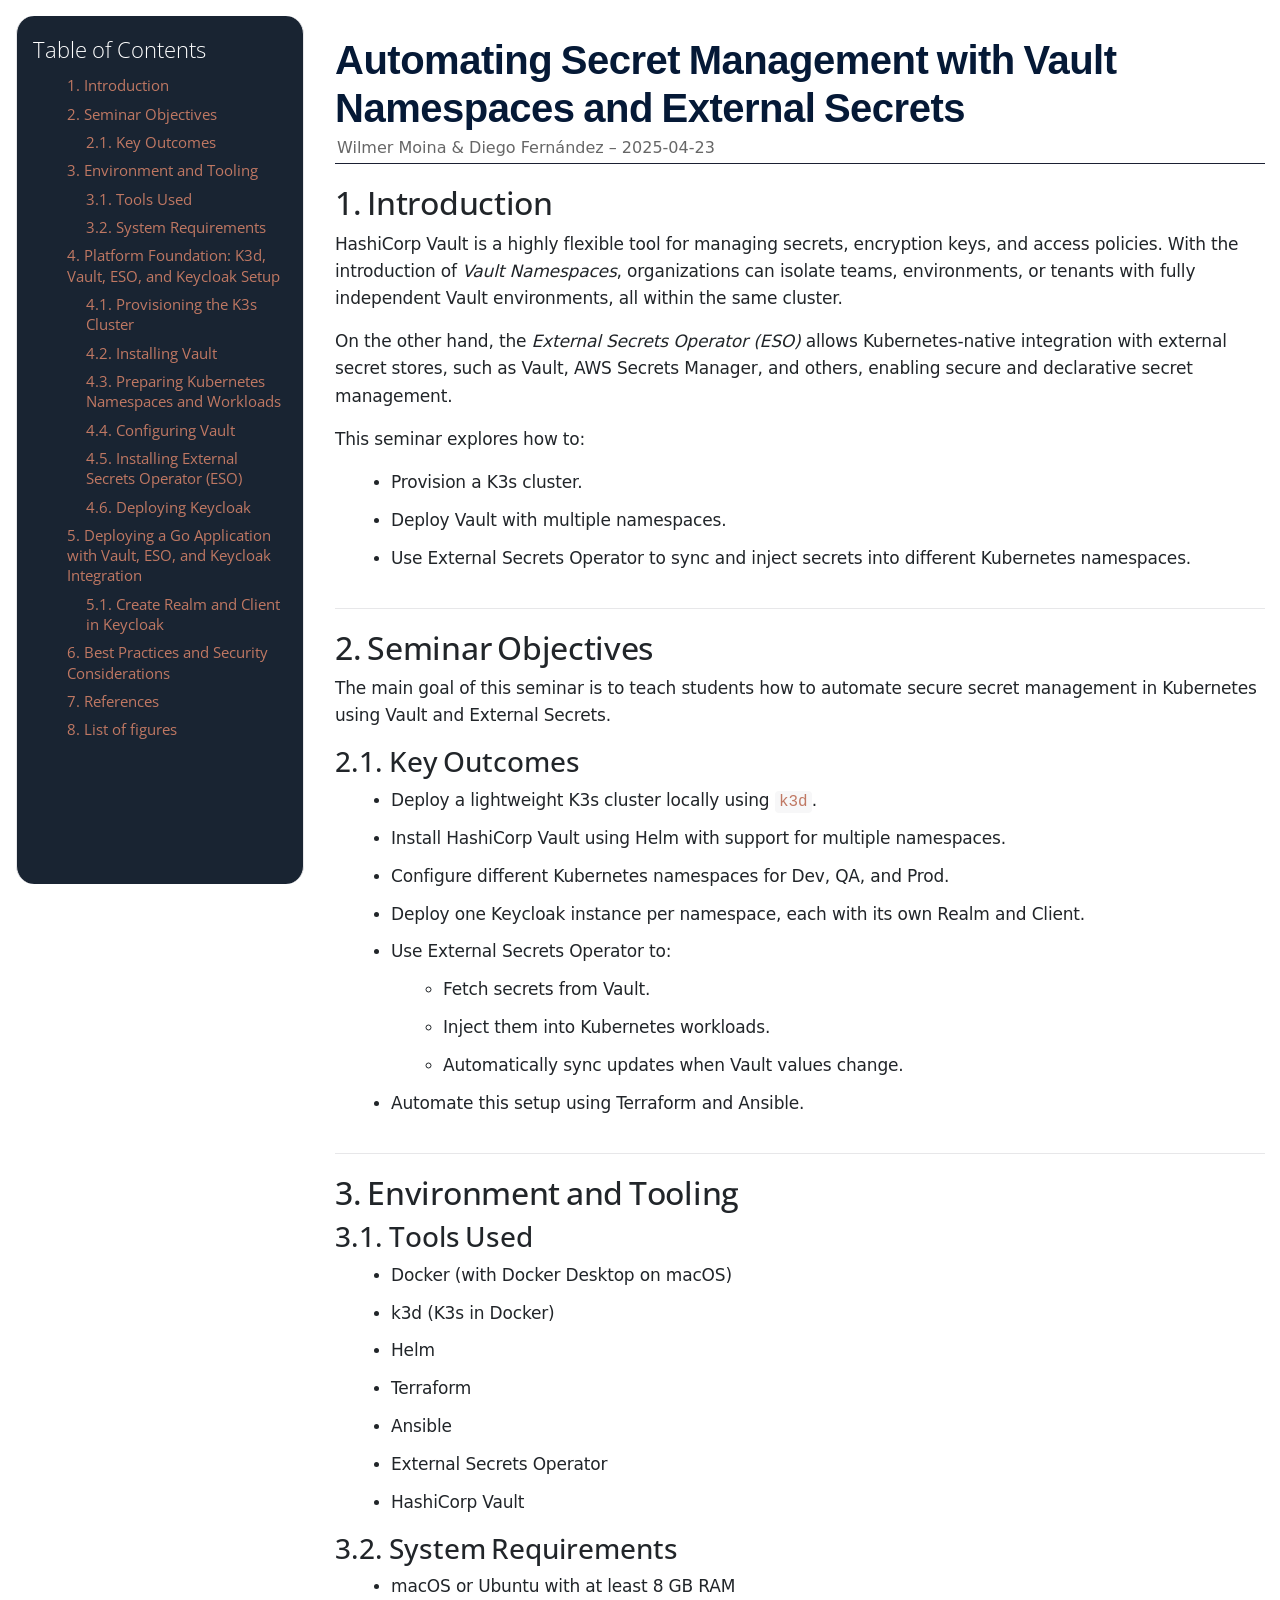
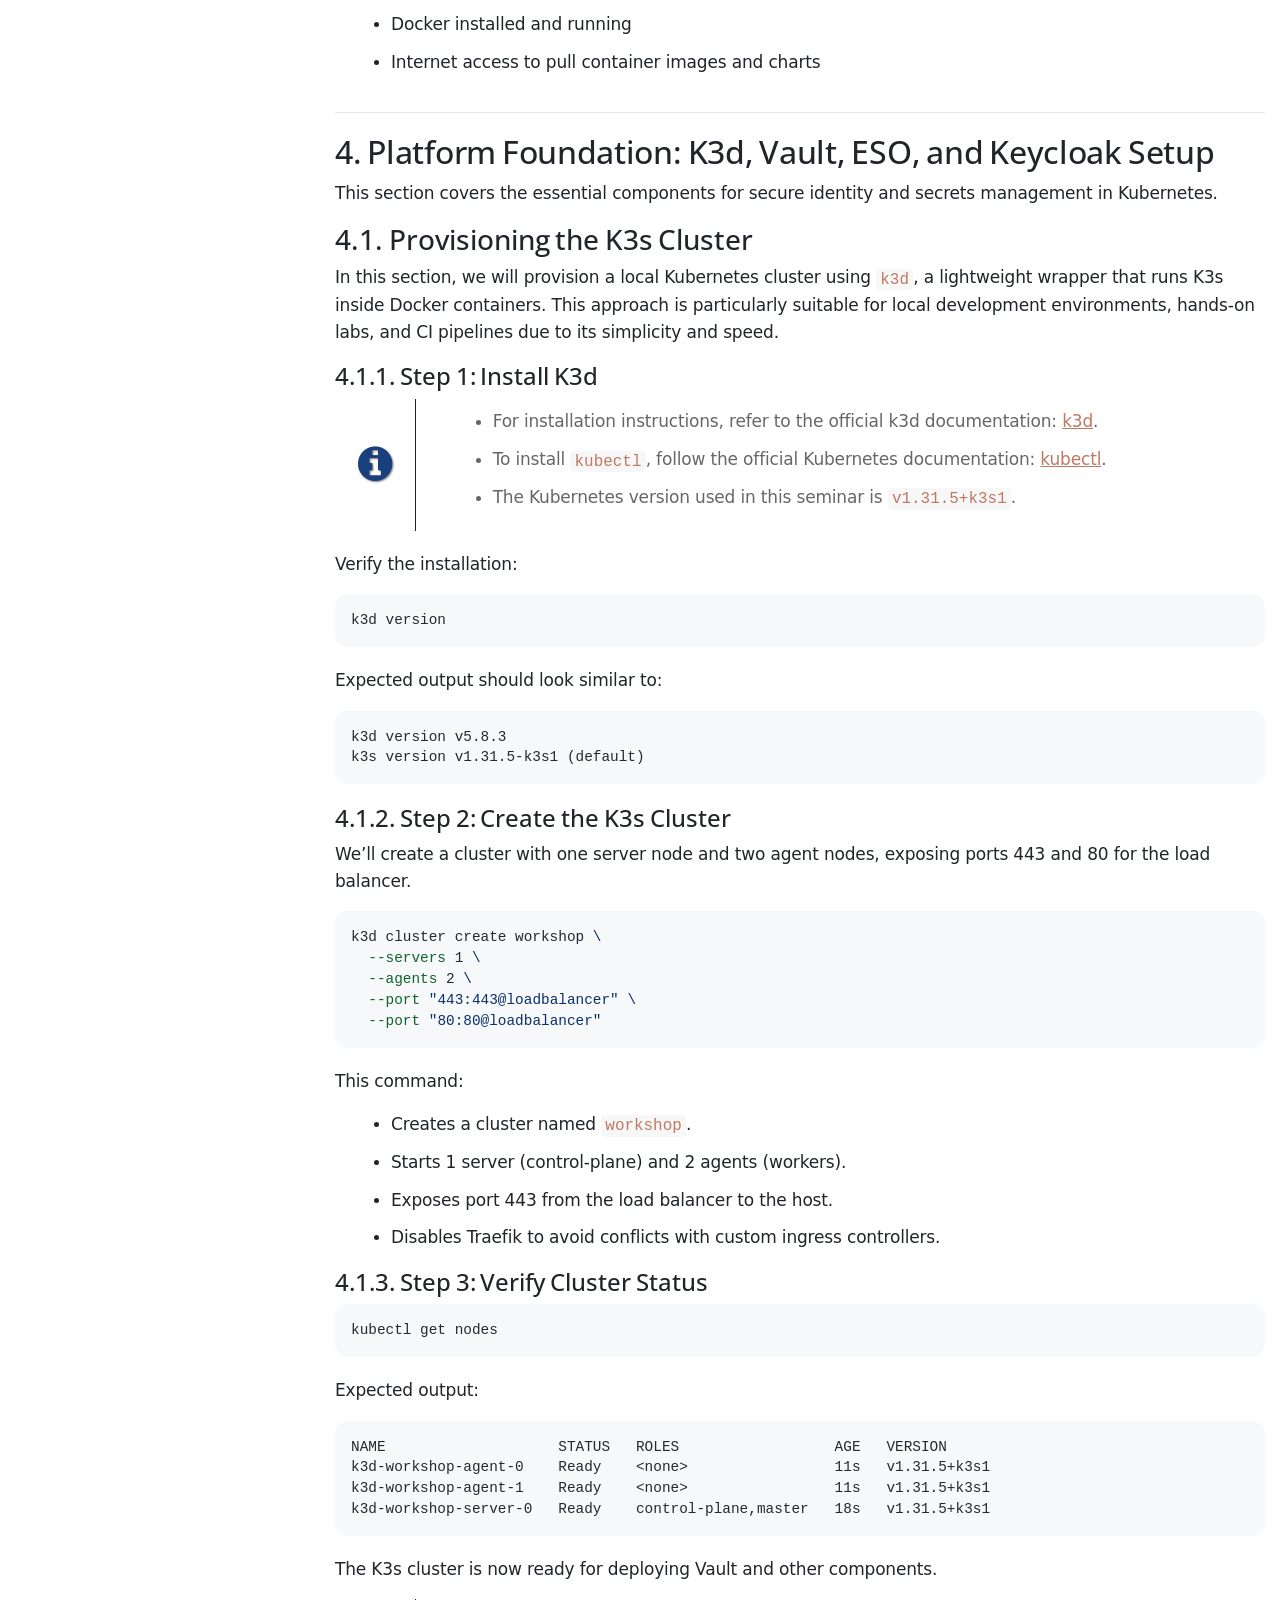
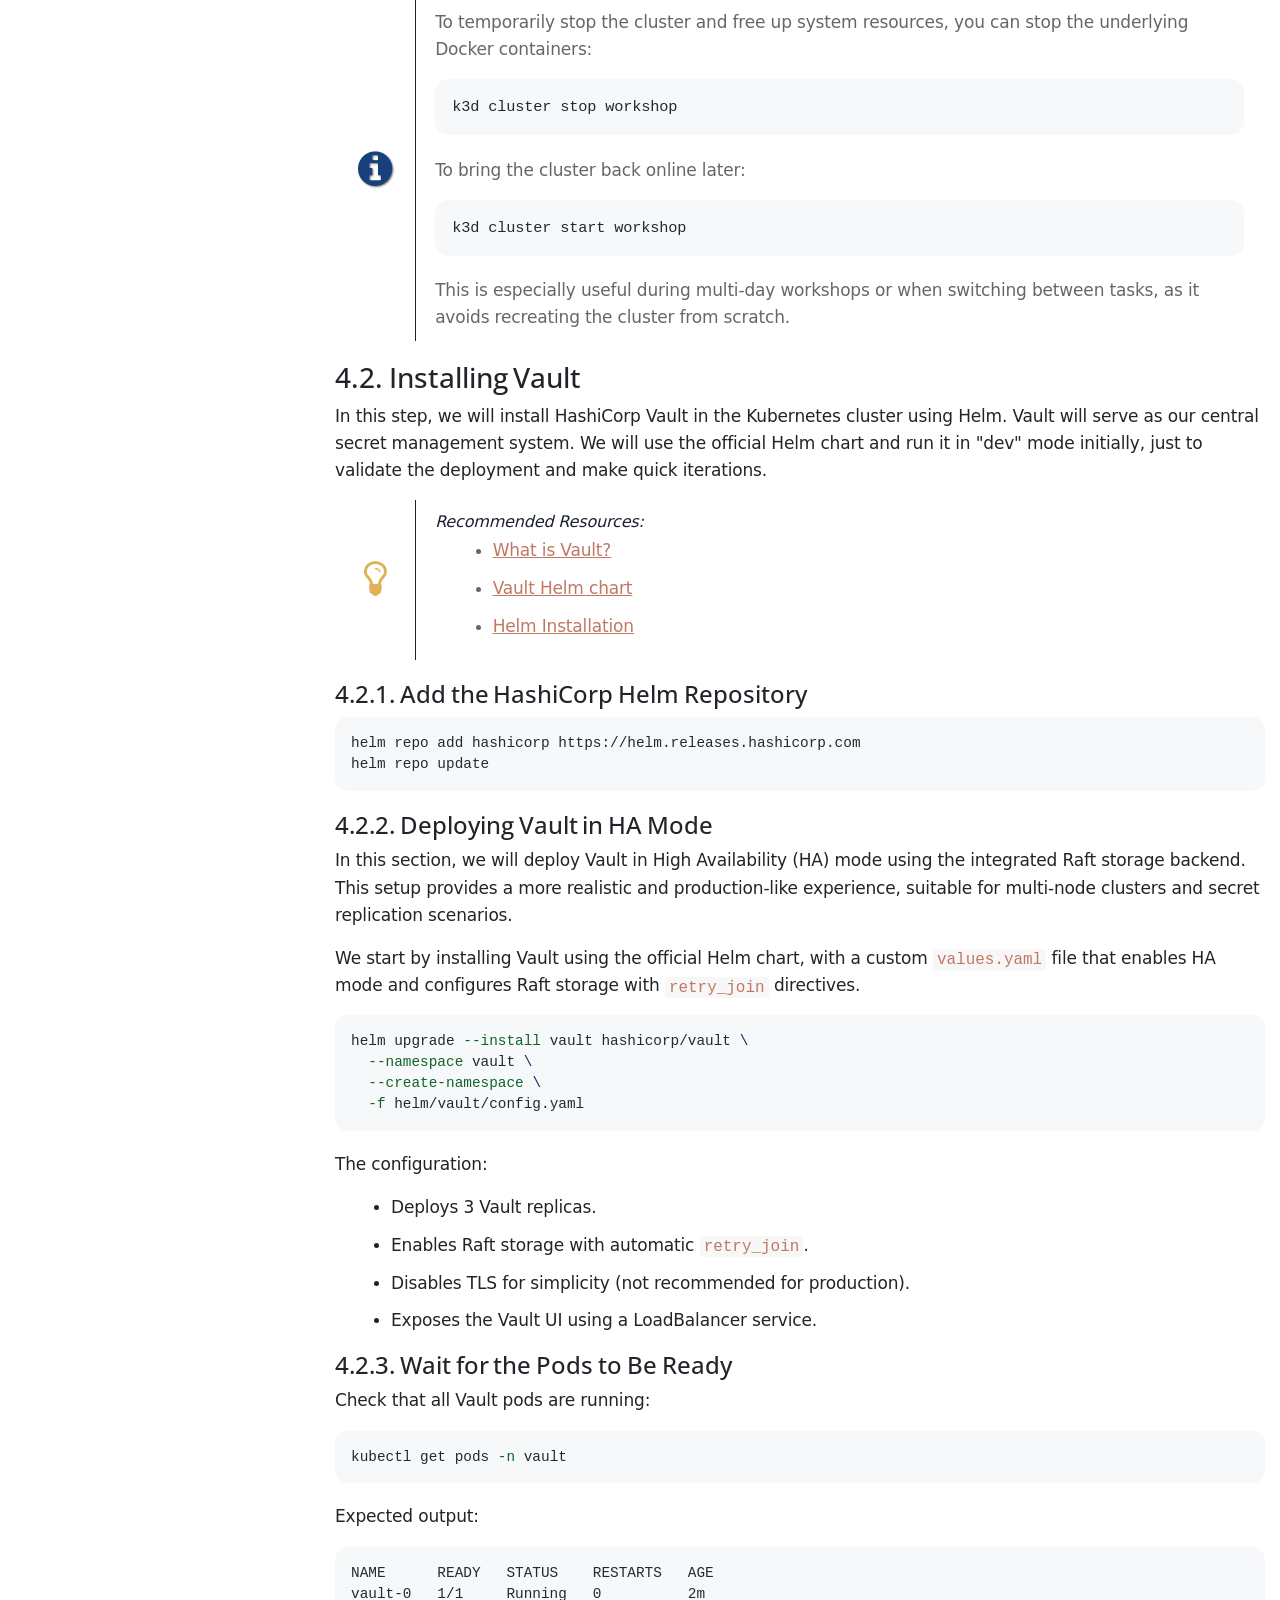
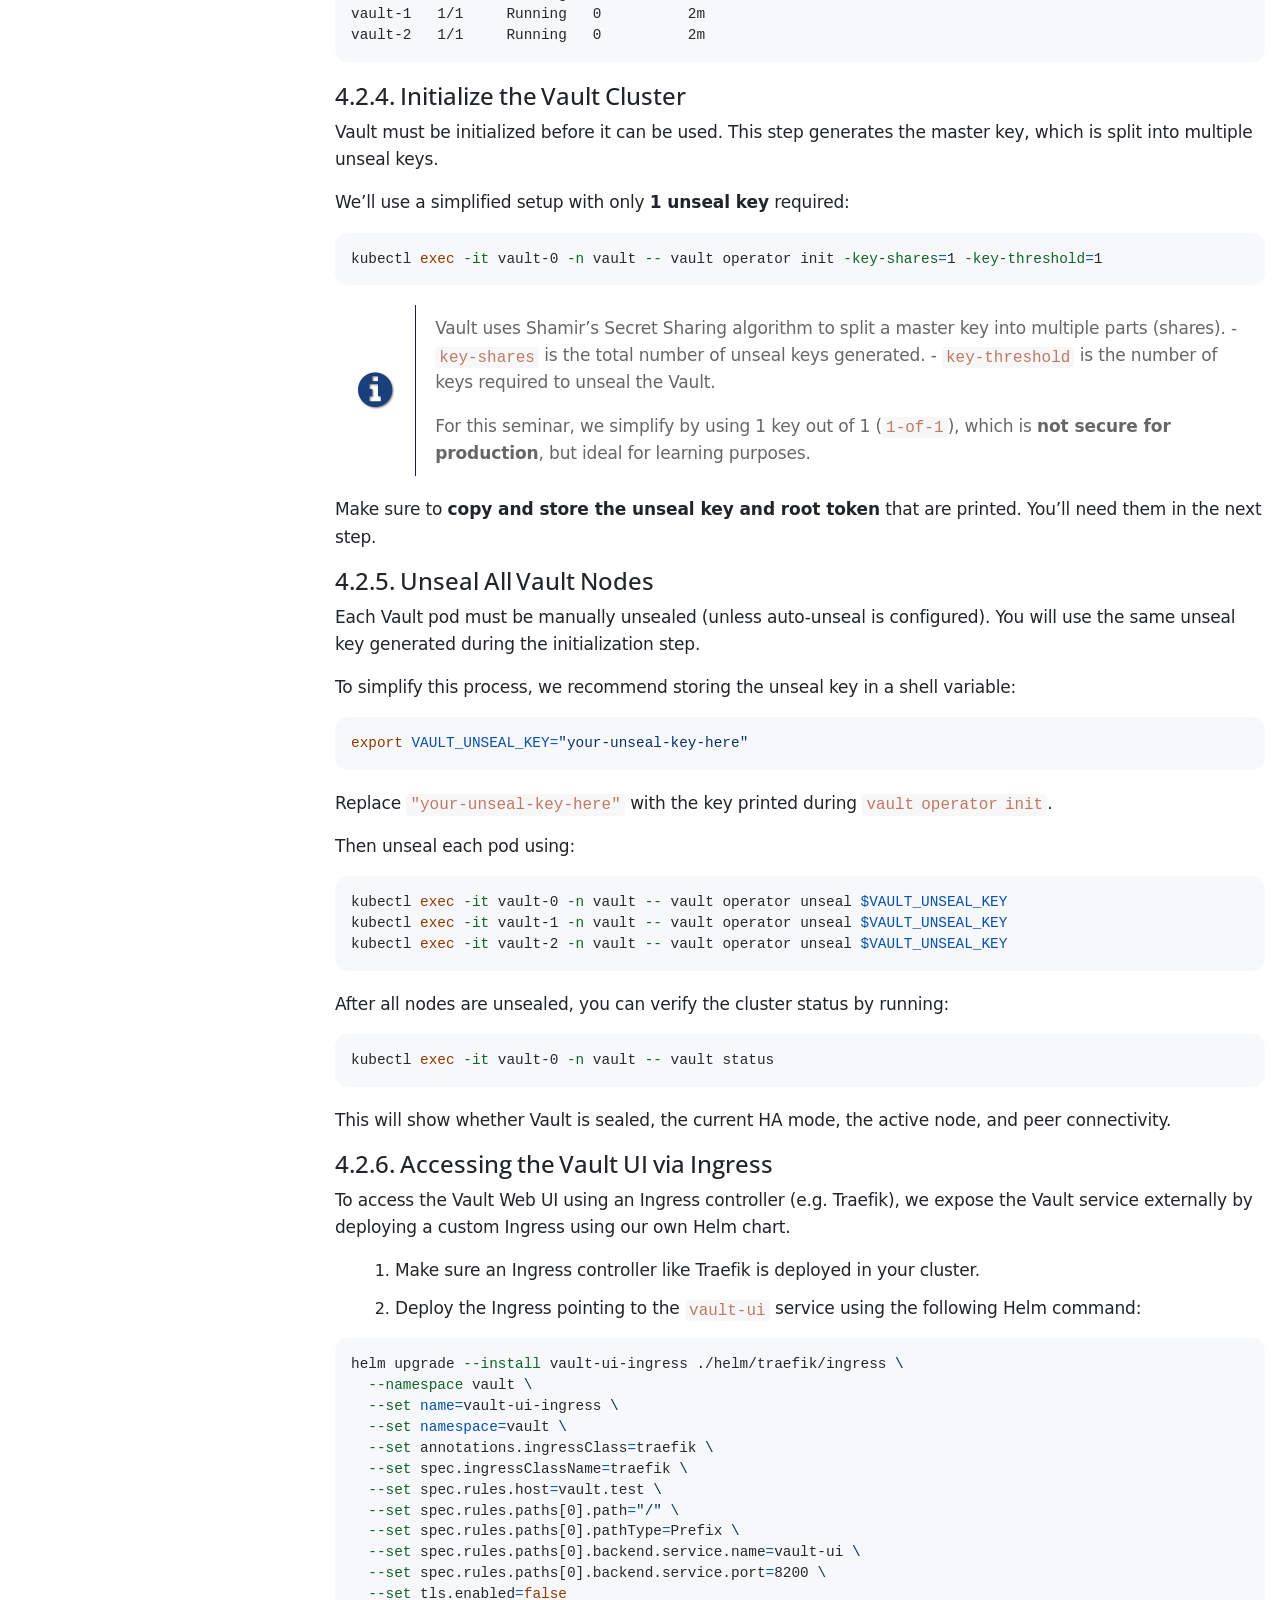
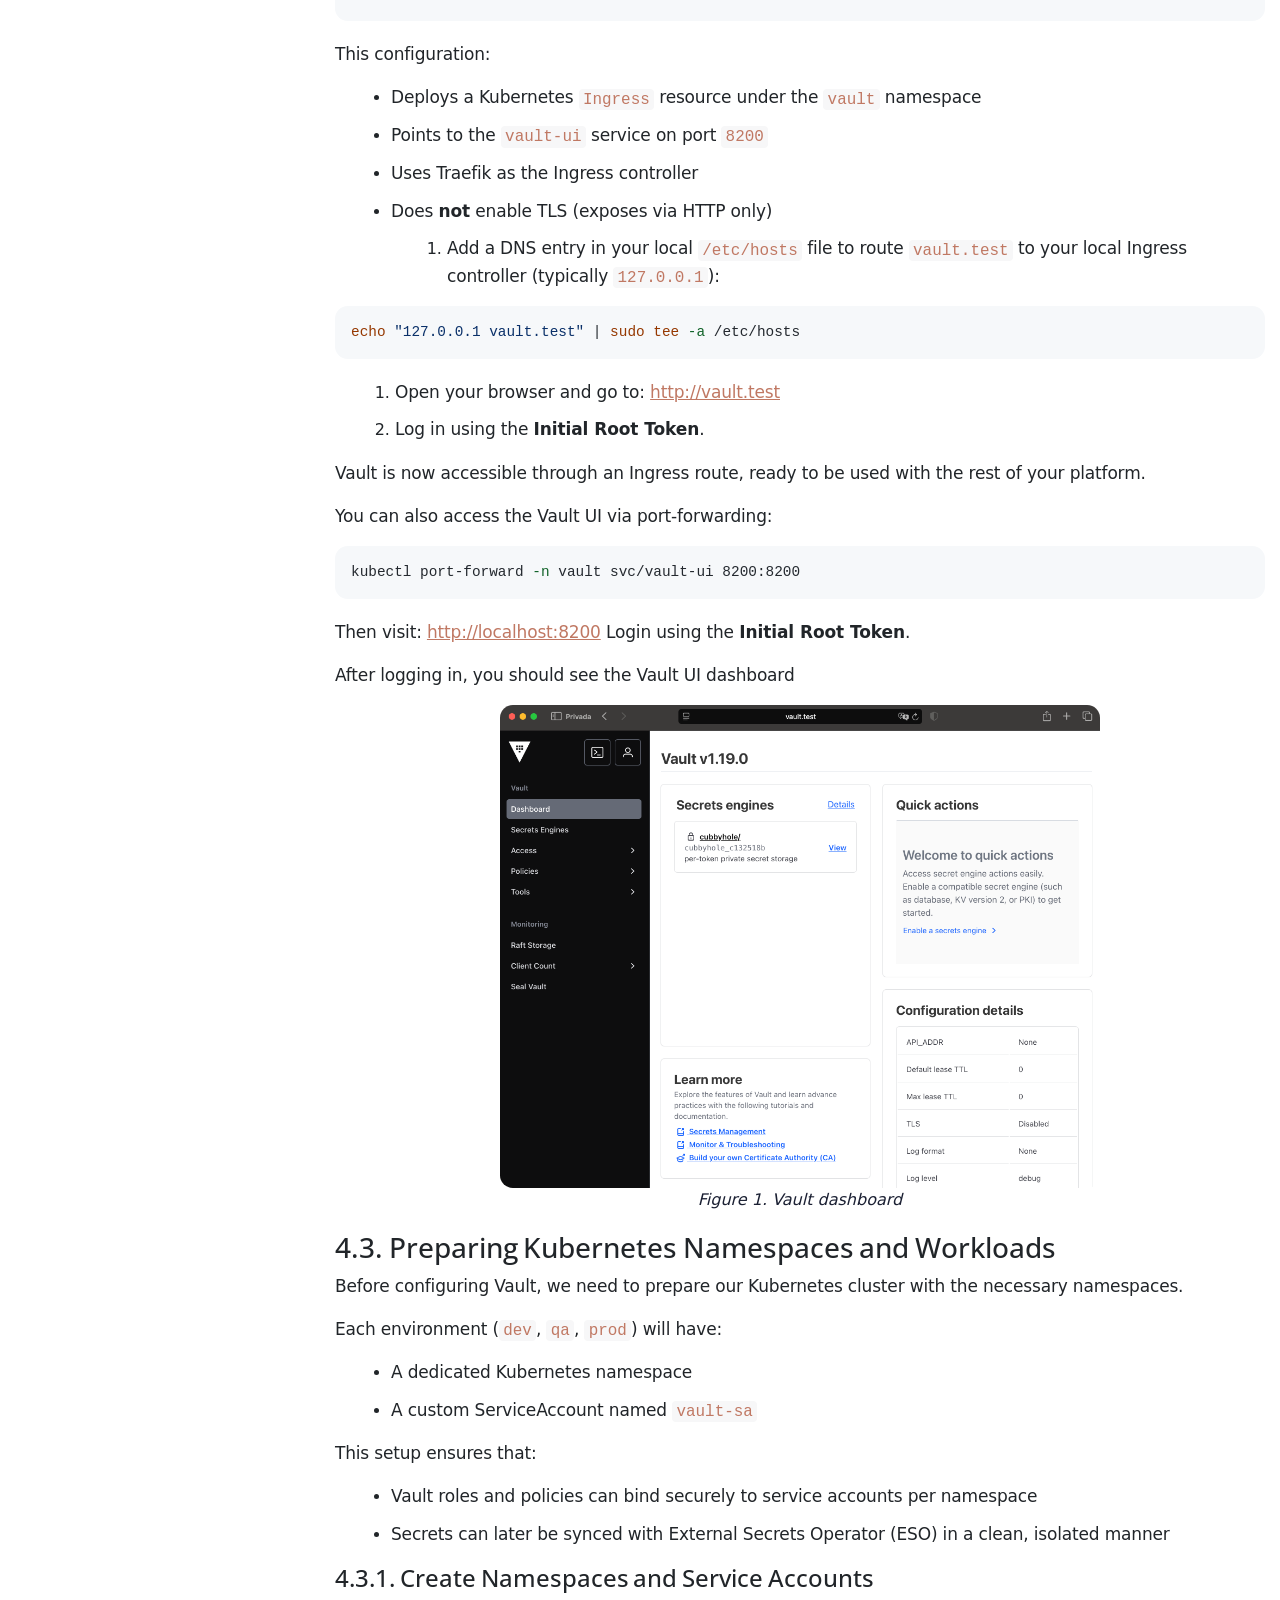
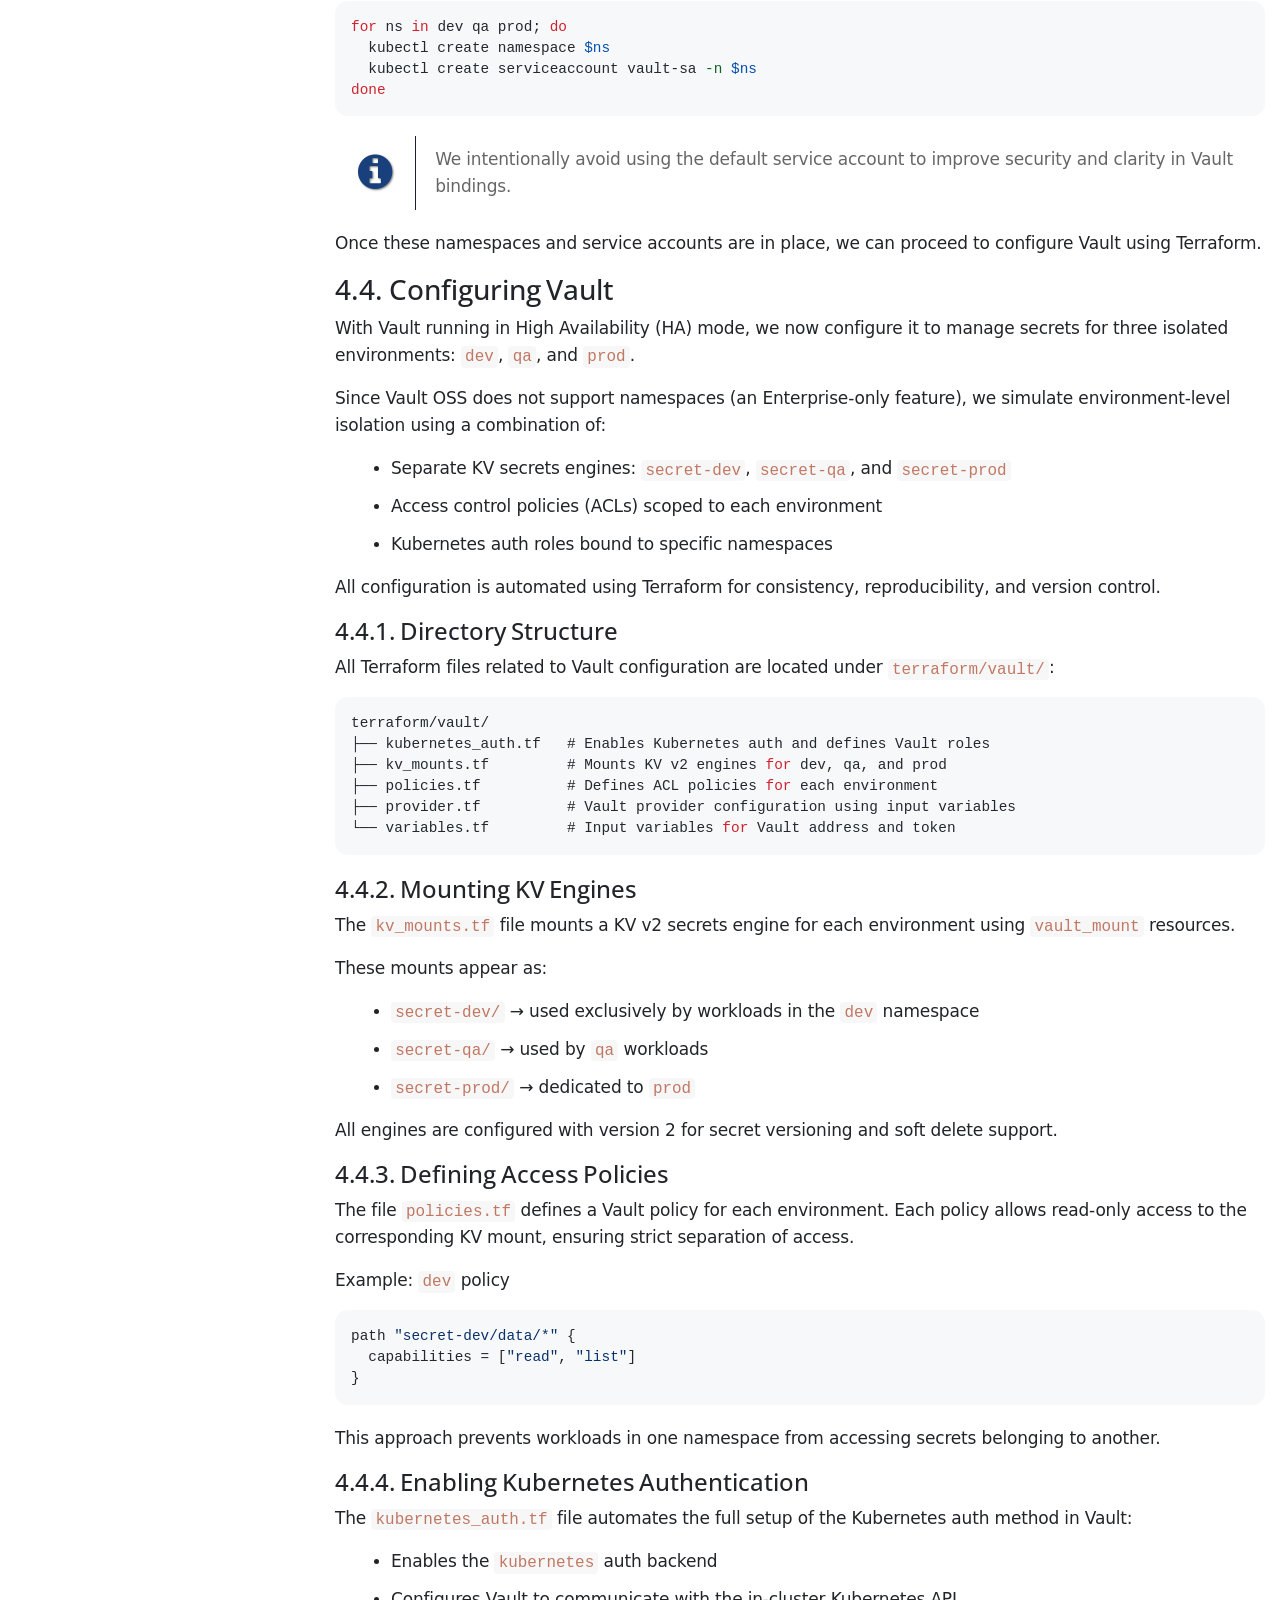
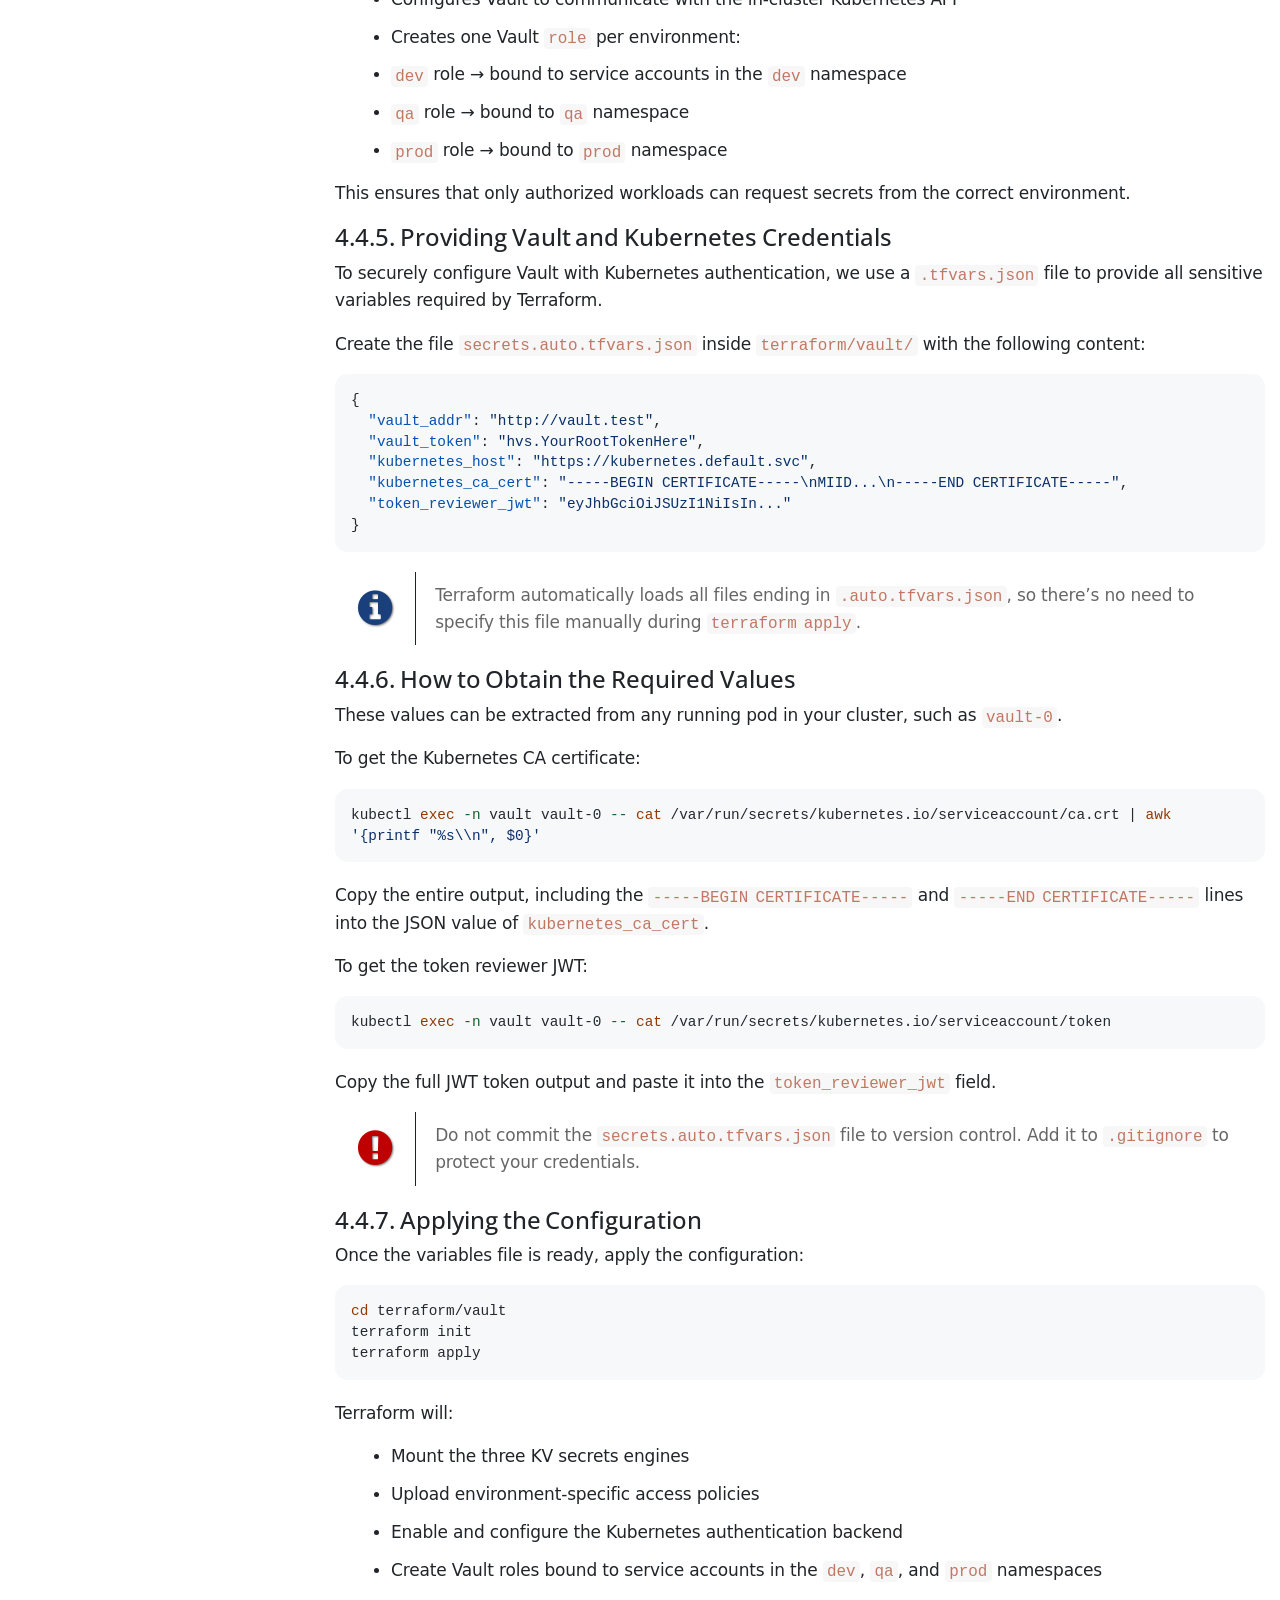
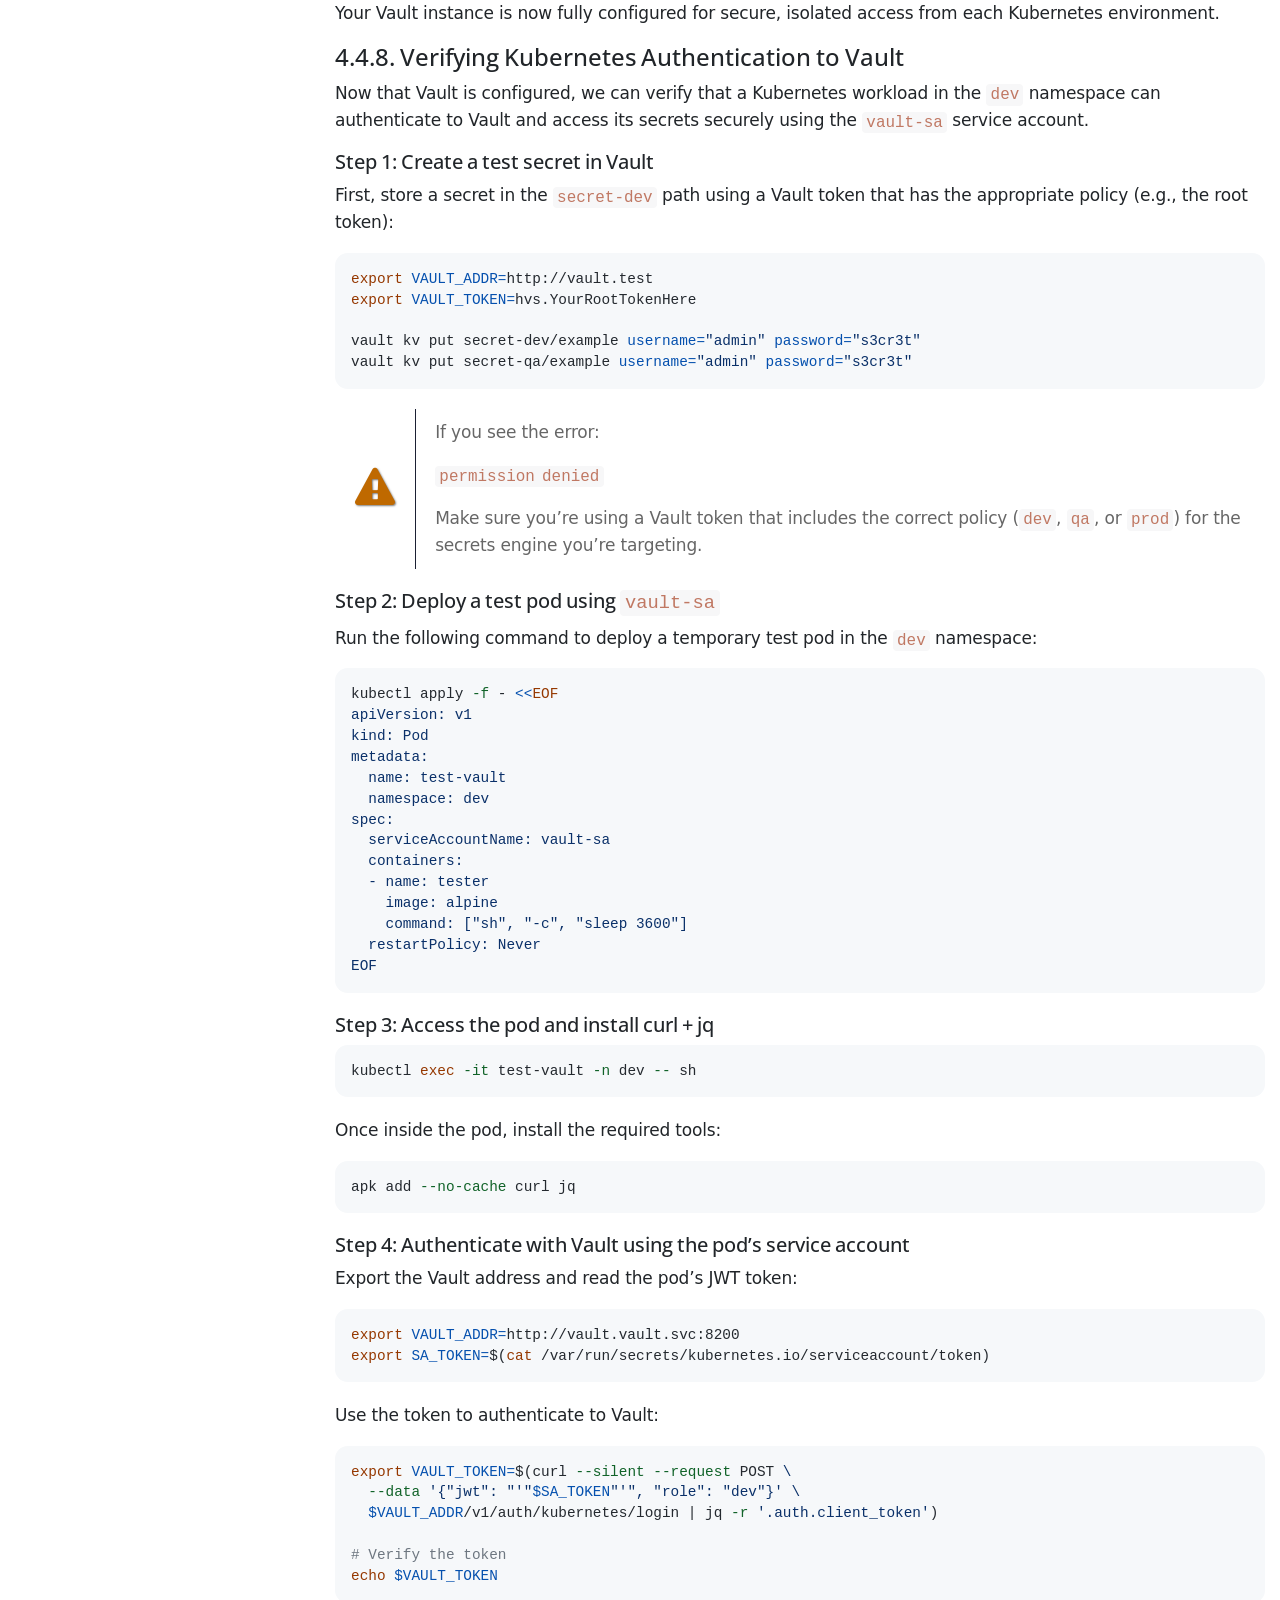
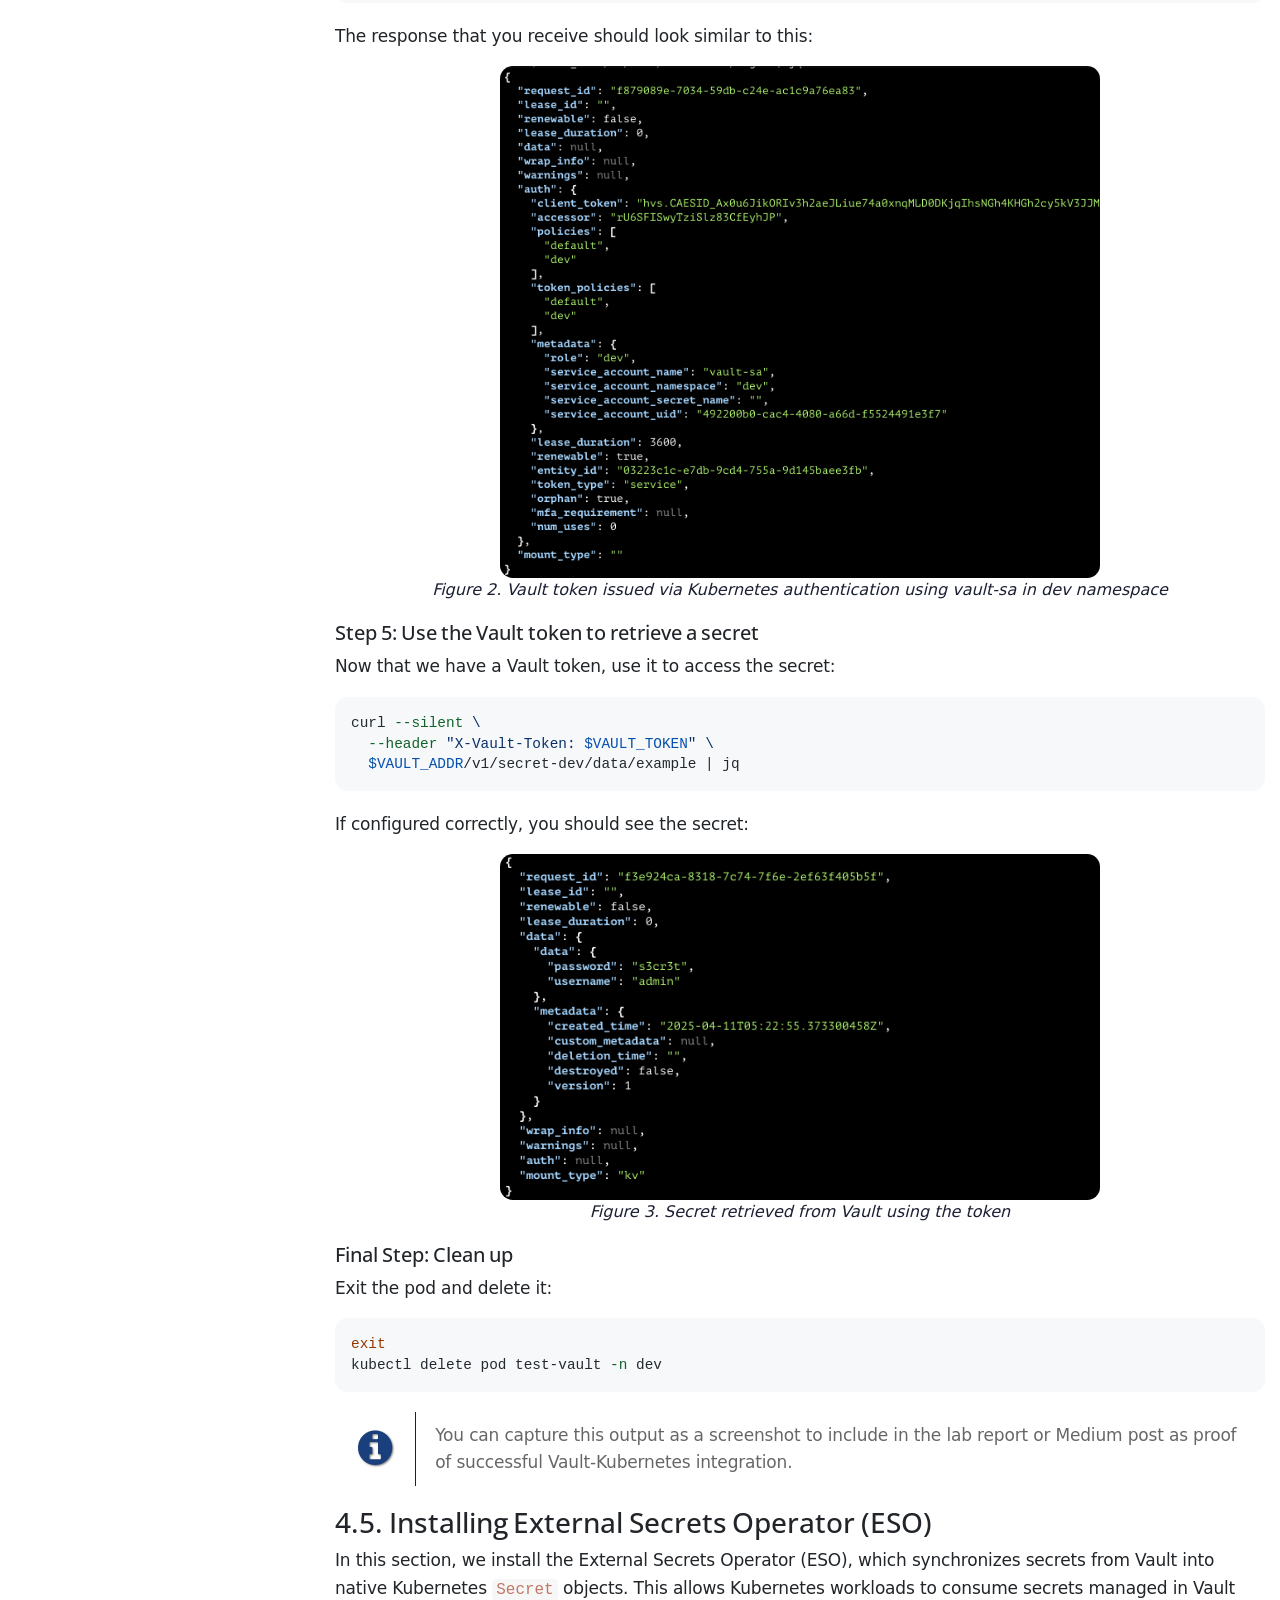
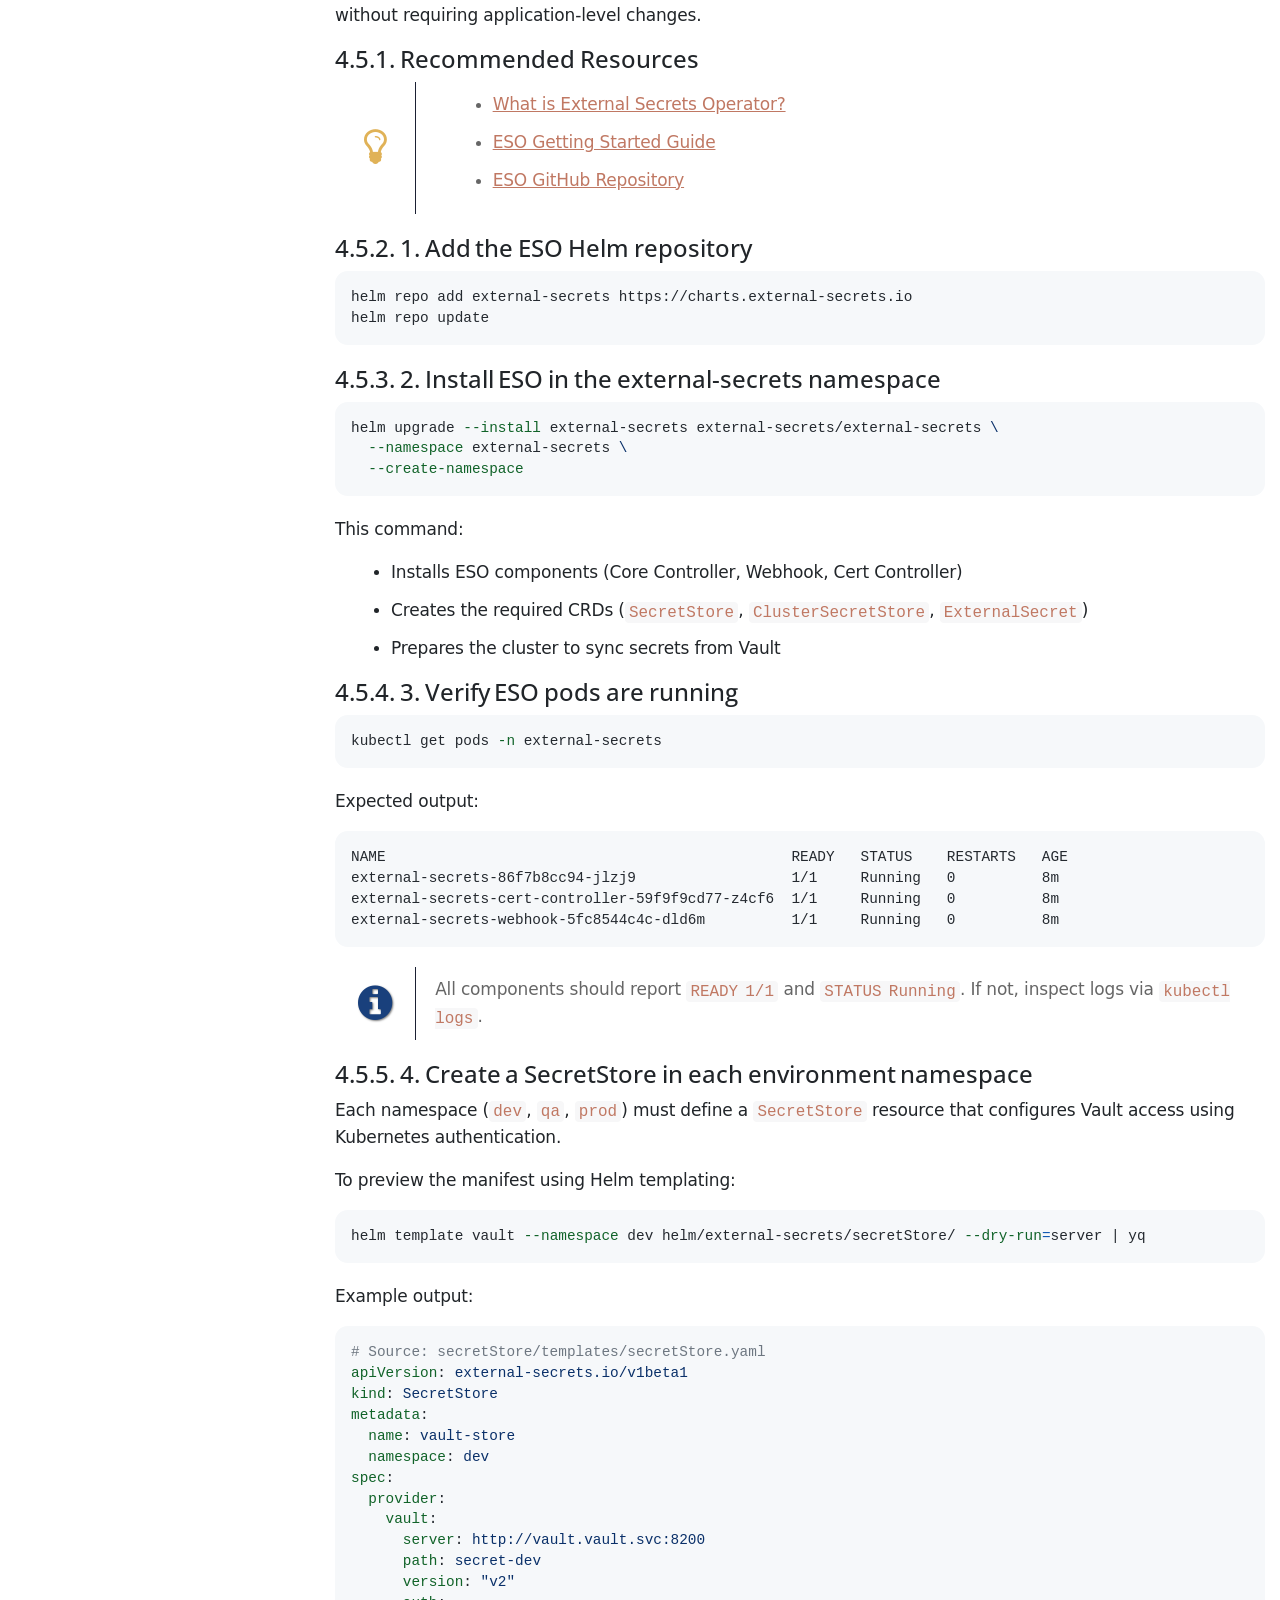
==== commit 4c8a9630: "Create Realm and Client in Keycloak" ====
--- a/docs/index.html
+++ b/docs/index.html
@@ -92,7 +92,7 @@
 <h1>Automating Secret Management with Vault Namespaces and External Secrets</h1>
 <div class="details">
 <span id="author" class="author">Wilmer Moina &amp; Diego Fernández</span><br>
-<span id="revdate">2025-04-13</span>
+<span id="revdate">2025-04-23</span>
 </div>
 <div id="toc" class="toc2">
 <div id="toctitle">Table of Contents</div>
@@ -119,7 +119,11 @@
 <li><a href="#_deploying_keycloak">4.6. Deploying Keycloak</a></li>
 </ul>
 </li>
-<li><a href="#_deploying_a_go_application_with_vault_eso_and_keycloak_integration">5. Deploying a Go Application with Vault, ESO, and Keycloak Integration</a></li>
+<li><a href="#_deploying_a_go_application_with_vault_eso_and_keycloak_integration">5. Deploying a Go Application with Vault, ESO, and Keycloak Integration</a>
+<ul class="sectlevel2">
+<li><a href="#_create_realm_and_client_in_keycloak">5.1. Create Realm and Client in Keycloak</a></li>
+</ul>
+</li>
 <li><a href="#_best_practices_and_security_considerations">6. Best Practices and Security Considerations</a></li>
 <li><a href="#_references">7. References</a></li>
 <li><a href="#_list_of_figures">8. List of figures</a></li>
@@ -1156,7 +1160,7 @@
 </div>
 </div>
 <div class="sect3">
-<h4 id="_2_install_eso_in_the_external_secrets_namespace">4.5.3. 2. Install ESO in the <code>external-secrets</code> namespace</h4>
+<h4 id="_2_install_eso_in_the_external_secrets_namespace">4.5.3. 2. Install ESO in the external-secrets namespace</h4>
 <div class="listingblock">
 <div class="content">
 <pre class="rouge highlight"><code data-lang="bash">helm upgrade <span class="nt">--install</span> external-secrets external-secrets/external-secrets <span class="se">\</span>
@@ -1560,7 +1564,193 @@
 <div class="sect1">
 <h2 id="_deploying_a_go_application_with_vault_eso_and_keycloak_integration">5. Deploying a Go Application with Vault, ESO, and Keycloak Integration</h2>
 <div class="sectionbody">
+<div class="paragraph">
+<p>In this section, we will deploy a Go-based API that integrates with HashiCorp Vault, the External Secrets Operator (ESO), and Keycloak as the identity provider.</p>
+</div>
+<div class="paragraph">
+<p>The API will authenticate against a Keycloak client configured under separate realms for each environment: <code>dev</code>, <code>qa</code>, and <code>prod</code>.
+Each client’s credentials—specifically, the <code>client_id</code> and <code>client_secret</code>—will be securely stored in the corresponding Vault KV engine (<code>secret-dev</code>, <code>secret-qa</code>, <code>secret-prod</code>).</p>
+</div>
+<div class="paragraph">
+<p>To bridge Vault and Kubernetes, a <code>SecretStore</code> and <code>ExternalSecret</code> will be created in each namespace (<code>dev</code>, <code>qa</code>, <code>prod</code>).
+These resources enable ESO to fetch the credentials from Vault and project them into Kubernetes as native <code>Secret</code> objects.</p>
+</div>
+<div class="paragraph">
+<p>Once the secrets are synchronized, the API will be deployed within each namespace. It is designed to read the credentials dynamically from environment variables sourced via the synced secrets, and will be capable of responding to updates in real time—ensuring seamless rotation and propagation of secrets.</p>
+</div>
+<div class="paragraph">
+<p>This setup demonstrates a full-stack integration of secret management and identity, aligning with modern zero-trust principles and cloud-native architecture best practices.</p>
+</div>
+<div class="sect2">
+<h3 id="_create_realm_and_client_in_keycloak">5.1. Create Realm and Client in Keycloak</h3>
+<div class="paragraph">
+<p>In this step, we automate the creation of Keycloak realms, clients, and users using Ansible.
+This configuration is executed separately for each environment (<code>dev</code>, <code>qa</code>, <code>prod</code>) to enforce proper segregation and security boundaries.</p>
+</div>
+<div class="paragraph">
+<p>We use the following Ansible playbooks:</p>
+</div>
+<div class="ulist">
+<ul>
+<li>
+<p><code>realm.yml</code>: creates the Keycloak realm (e.g., <code>dev</code>, <code>qa</code>, <code>prod</code>)</p>
+</li>
+<li>
+<p><code>client.yml</code>: defines a Keycloak client inside that realm</p>
+</li>
+<li>
+<p><code>user.yml</code>: creates a set of users to authenticate into the application</p>
+</li>
+</ul>
+</div>
+<div class="paragraph">
+<p>These playbooks use a shared <code>values.yml</code> file to define reusable parameters such as client names, URIs, and user lists.</p>
+</div>
+<div class="admonitionblock note">
+<table>
+<tr>
+<td class="icon">
+<i class="fa icon-note" title="Note"></i>
+</td>
+<td class="content">
+<div class="paragraph">
+<p>Before running the playbooks, ensure that Ansible is installed on your machine.
+You can install Ansible using <code>pip</code> or your system’s package manager.</p>
+</div>
+<div class="listingblock">
+<div class="content">
+<pre class="rouge highlight"><code data-lang="bash"><span class="c"># For Ubuntu/Debian</span>
+<span class="nb">sudo </span>apt update
+<span class="nb">sudo </span>apt <span class="nb">install </span>python3-pip <span class="nt">-y</span>
+pip3 <span class="nb">install</span> <span class="nt">--user</span> ansible
 
+<span class="c"># For macOS with Homebrew</span>
+brew <span class="nb">install </span>ansible</code></pre>
+</div>
+</div>
+<div class="paragraph">
+<p>Verify your installation with:</p>
+</div>
+<div class="listingblock">
+<div class="content">
+<pre class="rouge highlight"><code data-lang="bash">ansible <span class="nt">--version</span></code></pre>
+</div>
+</div>
+<div class="paragraph">
+<p>For more, visit: <a href="https://docs.ansible.com/ansible/latest/installation_guide/intro_installation.html" class="bare">https://docs.ansible.com/ansible/latest/installation_guide/intro_installation.html</a></p>
+</div>
+</td>
+</tr>
+</table>
+</div>
+<div class="sect3">
+<h4 id="_execute_per_environment">5.1.1. Execute per Environment</h4>
+<div class="paragraph">
+<p>To automate the creation of realms, clients, and users in Keycloak:</p>
+</div>
+<div class="paragraph">
+<p>Set the environment variable <code>THEENV</code> to the desired environment (<code>dev</code>, <code>qa</code>, or <code>prod</code>):</p>
+</div>
+<div class="listingblock">
+<div class="content">
+<pre class="rouge highlight"><code data-lang="bash"><span class="nb">export </span><span class="nv">THEENV</span><span class="o">=</span>prod</code></pre>
+</div>
+</div>
+<div class="paragraph">
+<p>Run the playbooks using the <code>THEENV</code> variable to target the corresponding environment:</p>
+</div>
+<div class="listingblock">
+<div class="content">
+<pre class="rouge highlight"><code data-lang="bash">ansible-playbook realm.yml <span class="se">\</span>
+  <span class="nt">-e</span> @values.yml <span class="se">\</span>
+  <span class="nt">-e</span> <span class="nv">env_work</span><span class="o">=</span><span class="nv">$THEENV</span> <span class="se">\</span>
+  <span class="nt">-e</span> <span class="nv">auth_username</span><span class="o">=</span>admin <span class="se">\</span>
+  <span class="nt">-e</span> <span class="nv">auth_password</span><span class="o">=</span>admin123
+
+ansible-playbook client.yml <span class="se">\</span>
+  <span class="nt">-e</span> @values.yml <span class="se">\</span>
+  <span class="nt">-e</span> <span class="nv">env_work</span><span class="o">=</span><span class="nv">$THEENV</span> <span class="se">\</span>
+  <span class="nt">-e</span> <span class="nv">auth_username</span><span class="o">=</span>admin <span class="se">\</span>
+  <span class="nt">-e</span> <span class="nv">auth_password</span><span class="o">=</span>admin123
+
+ansible-playbook user.yml <span class="se">\</span>
+  <span class="nt">-e</span> @values.yml <span class="se">\</span>
+  <span class="nt">-e</span> <span class="nv">env_work</span><span class="o">=</span><span class="nv">$THEENV</span> <span class="se">\</span>
+  <span class="nt">-e</span> <span class="nv">auth_username</span><span class="o">=</span>admin <span class="se">\</span>
+  <span class="nt">-e</span> <span class="nv">auth_password</span><span class="o">=</span>admin123</code></pre>
+</div>
+</div>
+<div class="paragraph">
+<p>Repeat for each environment by setting <code>THEENV</code> accordingly.</p>
+</div>
+<div class="admonitionblock note">
+<table>
+<tr>
+<td class="icon">
+<i class="fa icon-note" title="Note"></i>
+</td>
+<td class="content">
+<div class="paragraph">
+<p>Ensure the Keycloak instance is reachable at <code><a href="http://keycloak.test" class="bare">http://keycloak.test</a></code> before executing these playbooks.
+The realms, clients, and users will be created under their respective environments.</p>
+</div>
+</td>
+</tr>
+</table>
+</div>
+<div class="admonitionblock important">
+<table>
+<tr>
+<td class="icon">
+<i class="fa icon-important" title="Important"></i>
+</td>
+<td class="content">
+<div class="paragraph">
+<p>After running the playbooks, locate the generated <code>client_id</code> and <code>client_secret</code> in the Ansible logs.
+Store them manually in Vault under the corresponding path for each environment:</p>
+</div>
+<div class="ulist">
+<ul>
+<li>
+<p><code>secret-dev/iam/idp_clients/sentinel-1</code></p>
+</li>
+<li>
+<p><code>secret-qa/iam/idp_clients/sentinel-1</code></p>
+</li>
+<li>
+<p><code>secret-prod/iam/idp_clients/sentinel-1</code></p>
+</li>
+</ul>
+</div>
+<div class="paragraph">
+<p>Each secret must contain the keys:
+- <code>client_id</code>
+- <code>client_secret</code></p>
+</div>
+<div class="paragraph">
+<p>This ensures that credentials are securely stored for later retrieval via External Secrets Operator.</p>
+</div>
+</td>
+</tr>
+</table>
+</div>
+<div class="imageblock text-center">
+<div class="content">
+<img src="images/keycloak-client-output.png" alt="Client credentials log" width="400">
+</div>
+<div class="title">Figure 6. Ansible output showing client credentials</div>
+</div>
+<div class="imageblock text-center">
+<div class="content">
+<img src="images/vault-client-secret-sentinel.png" alt="Vault KV storage" width="840">
+</div>
+<div class="title">Figure 7. Credentials stored in Vault</div>
+</div>
+<div class="paragraph">
+<p>This step prepares the identity infrastructure for each isolated environment, supporting secure, token-based authentication in the Go-based API.</p>
+</div>
+</div>
+</div>
 </div>
 </div>
 <div class="sect1">
@@ -1623,7 +1813,7 @@
 </div>
 <div id="footer">
 <div id="footer-text">
-Last updated 2025-04-13 14:12:46 +0200
+Last updated 2025-04-23 18:46:40 +0200
 </div>
 </div>
 </body>
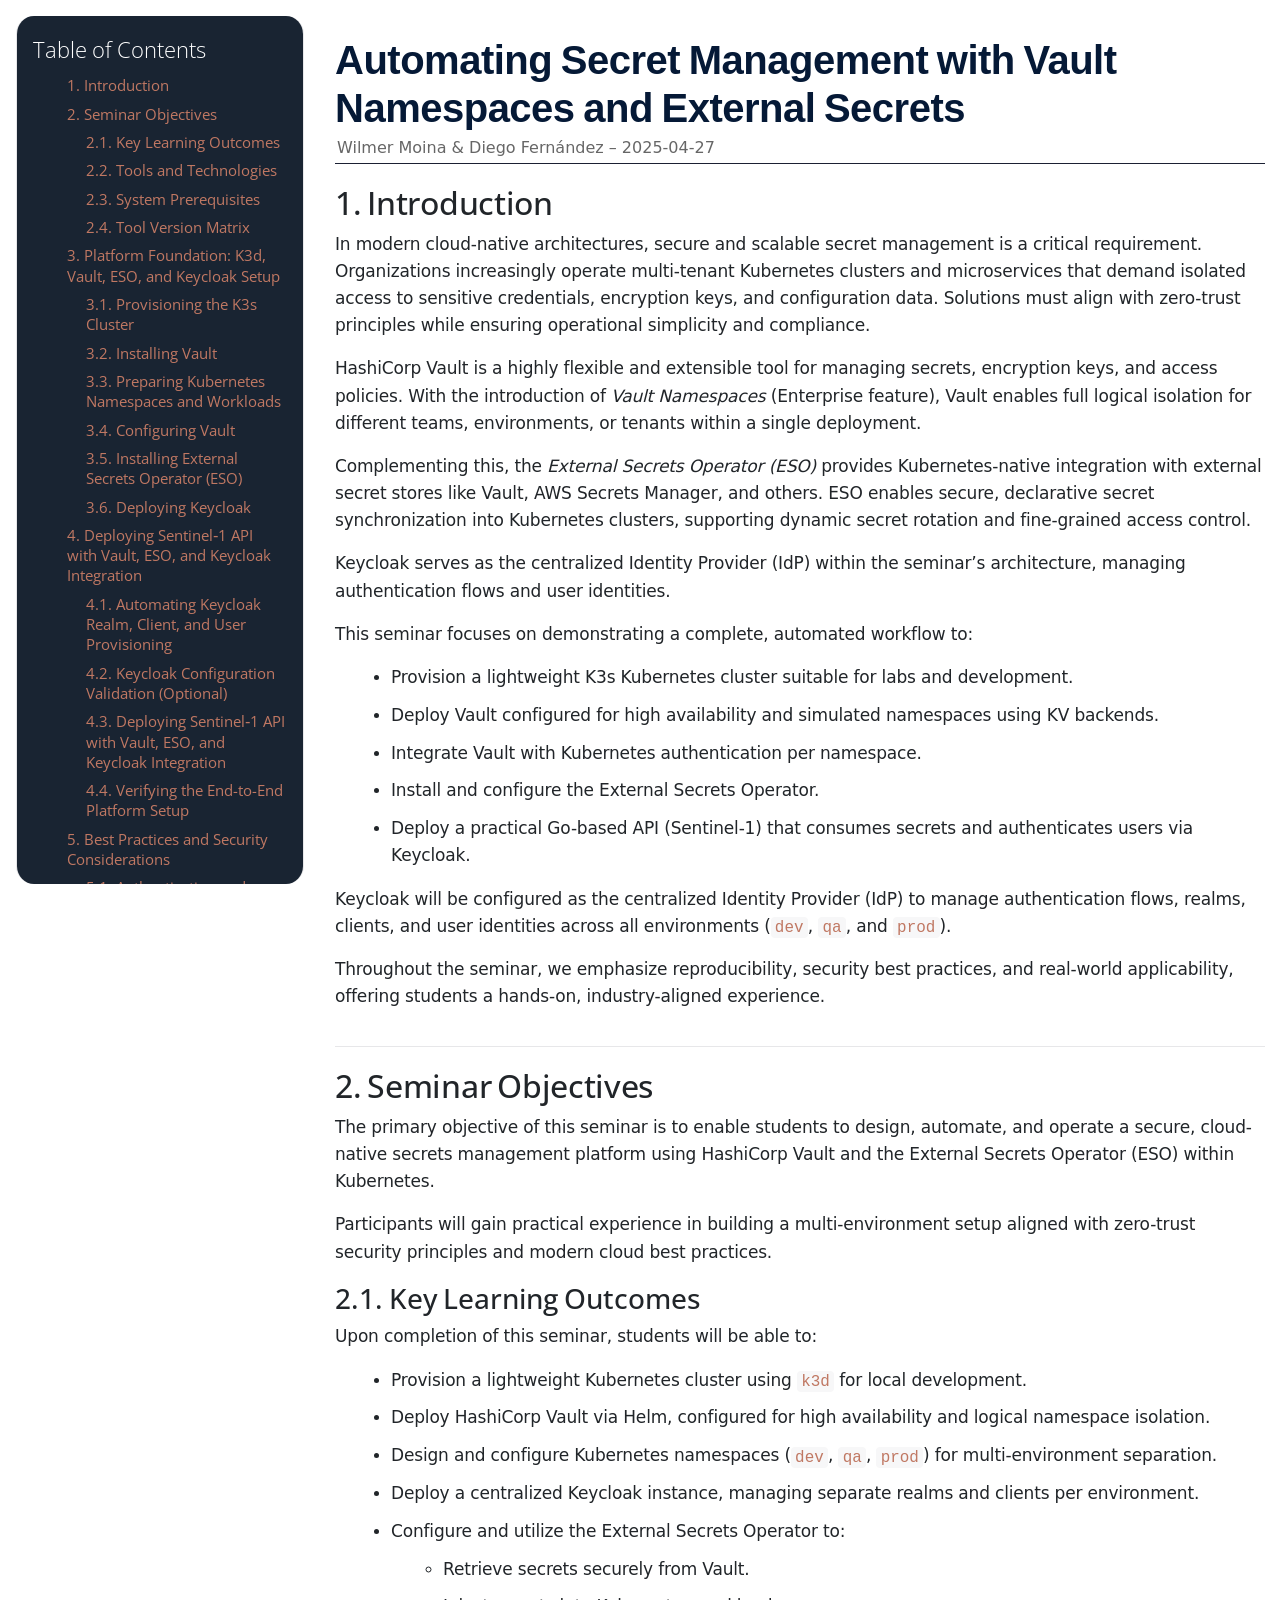
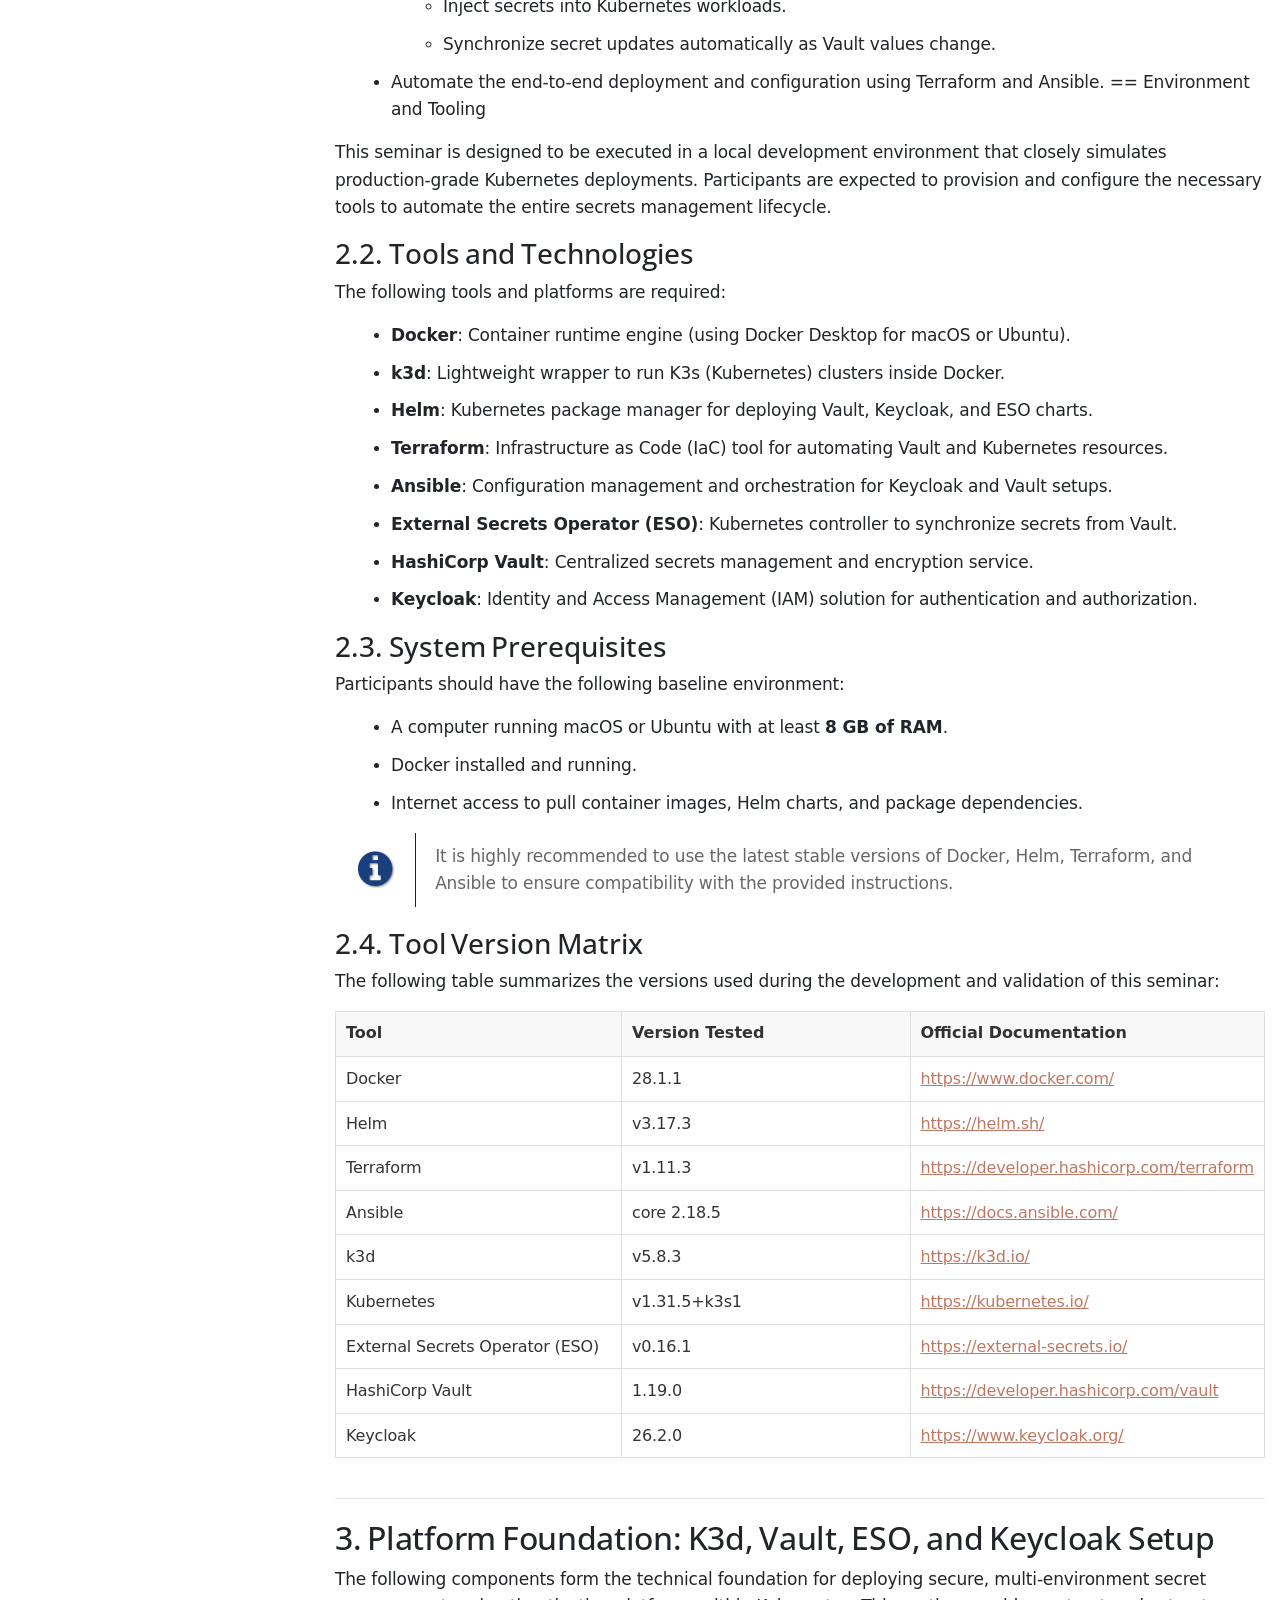
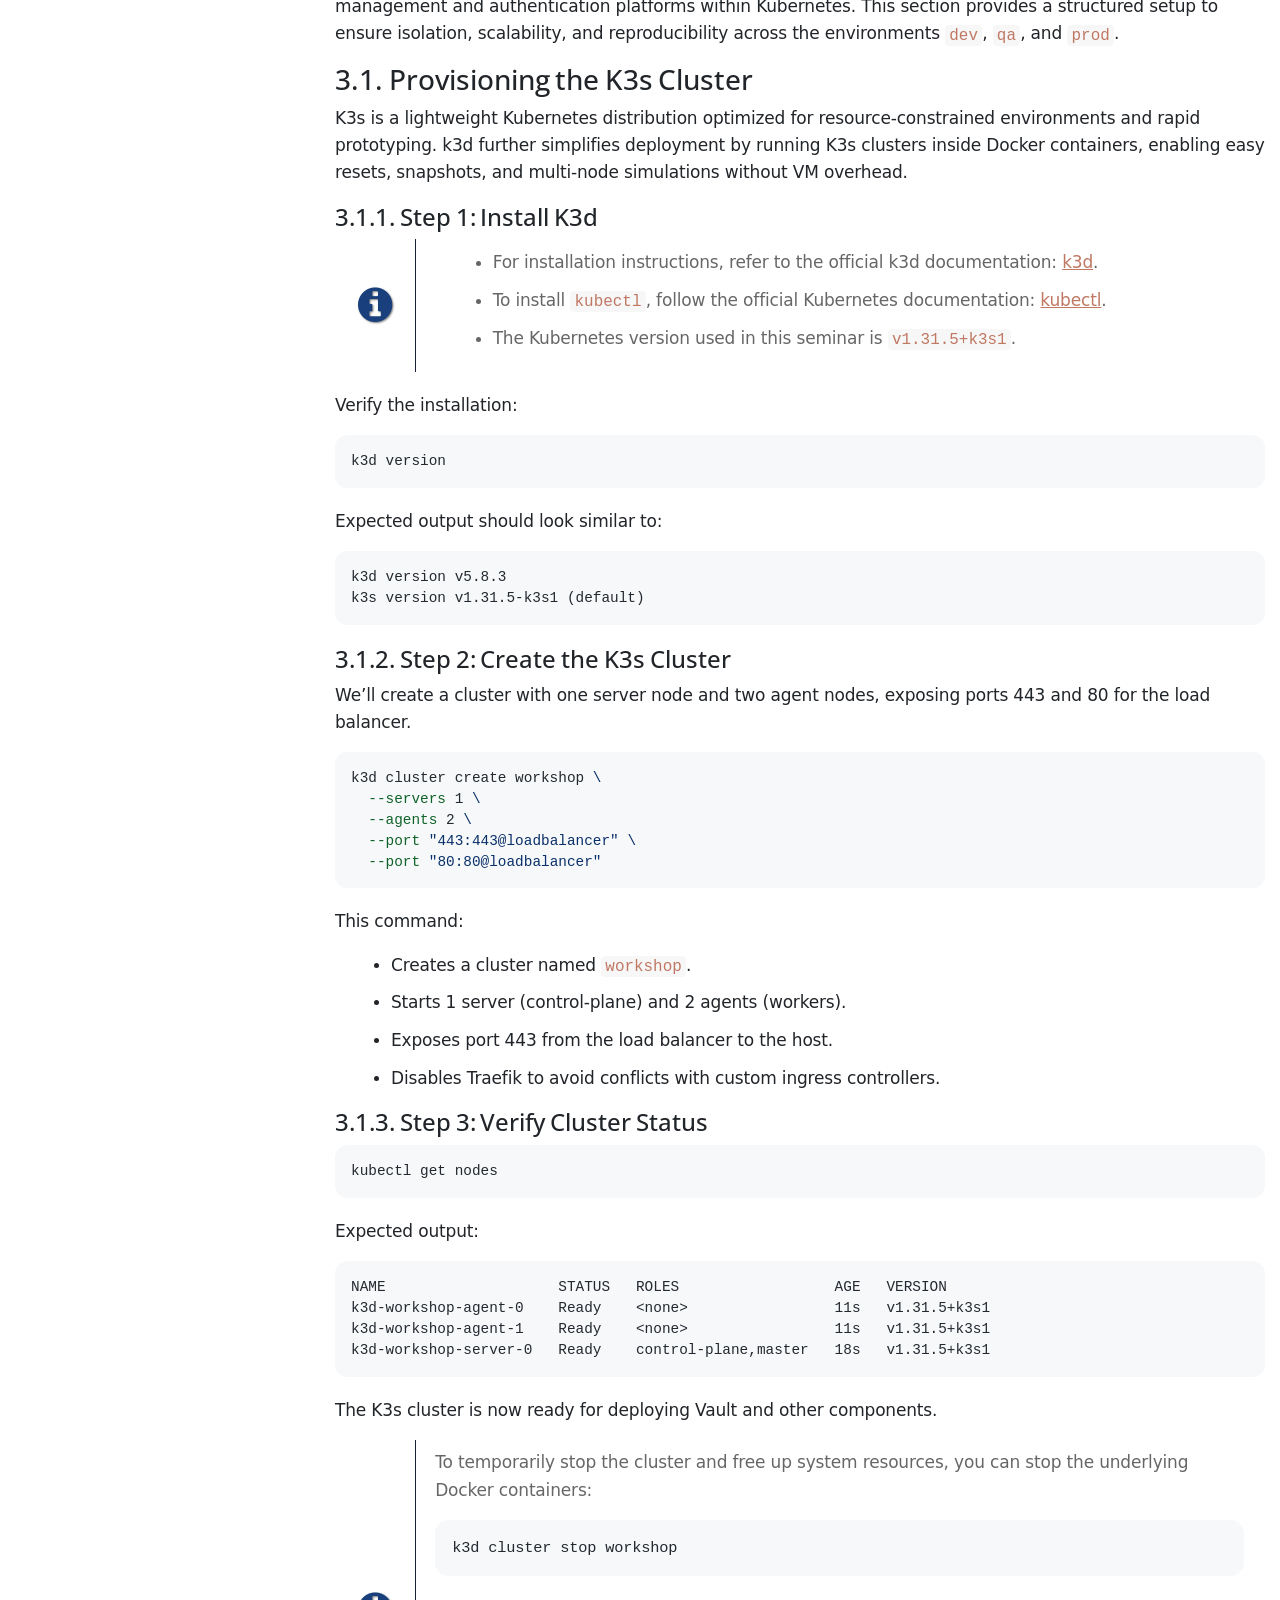
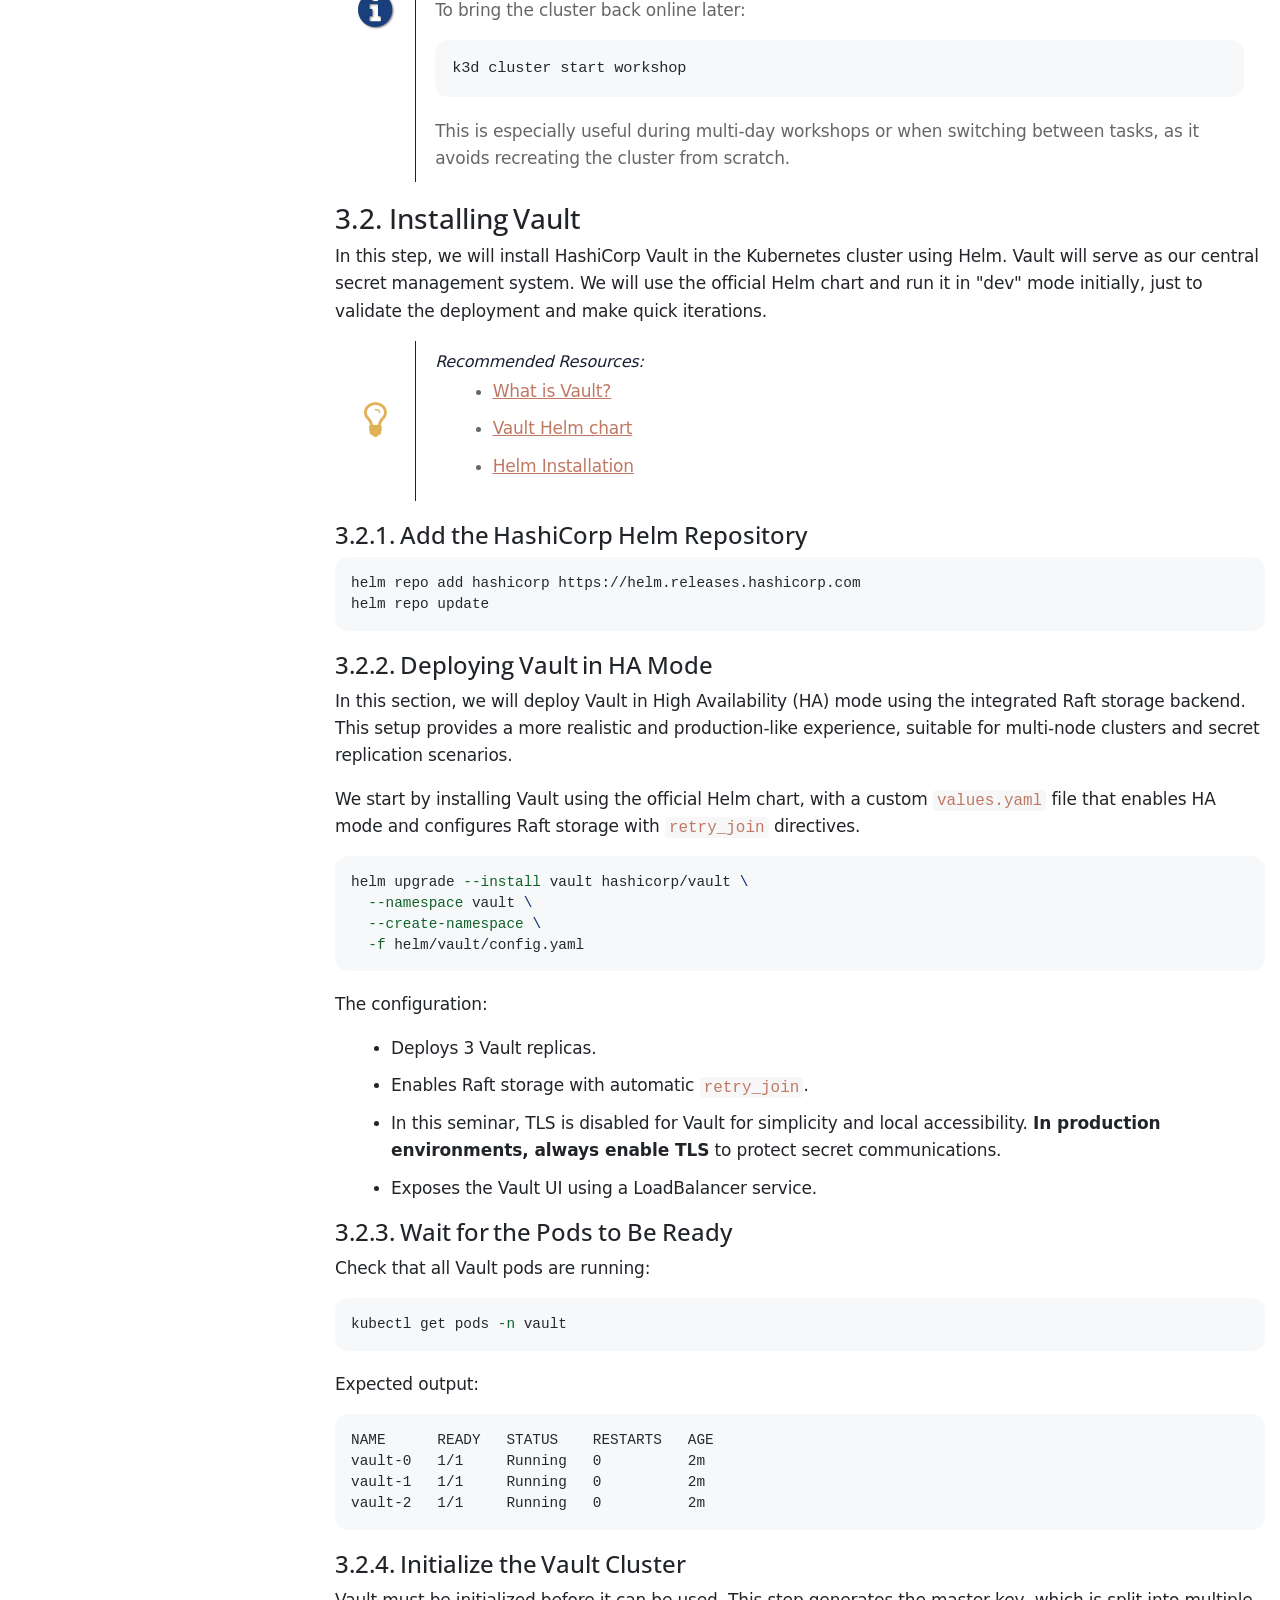
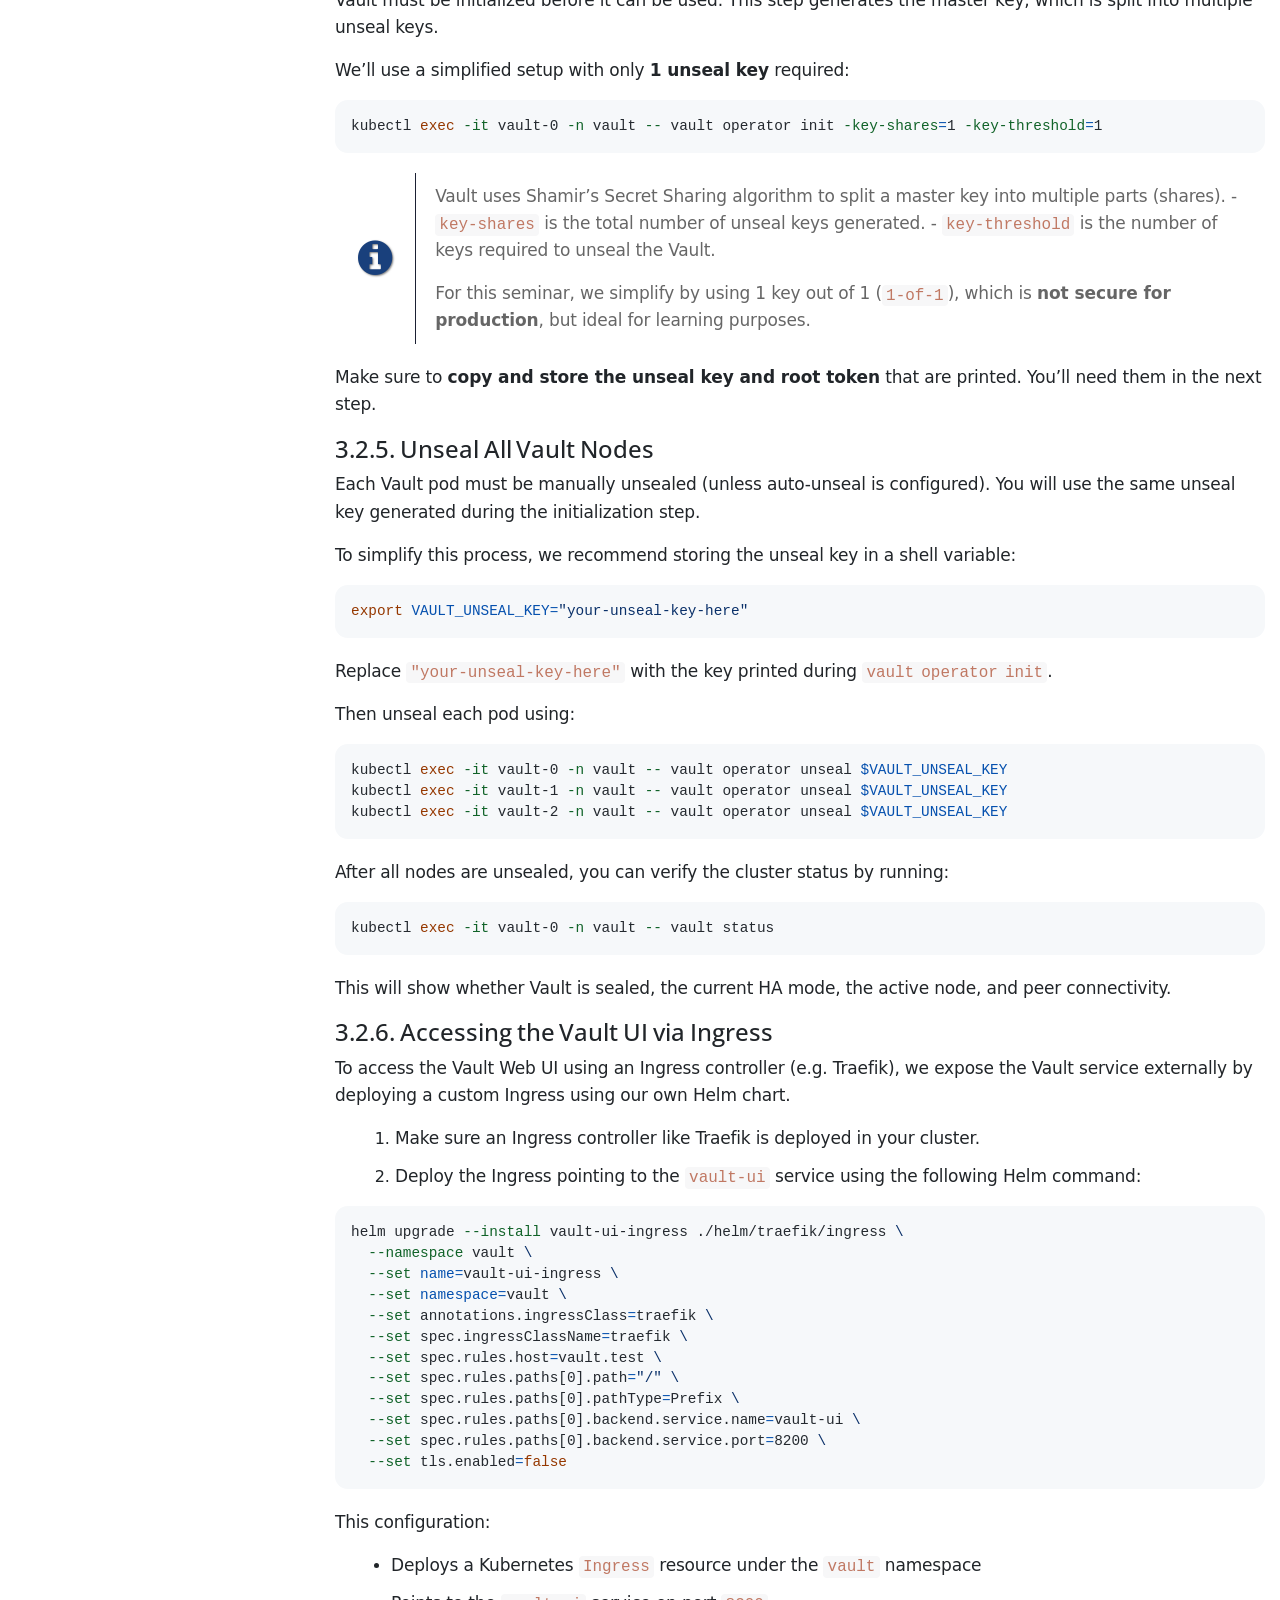
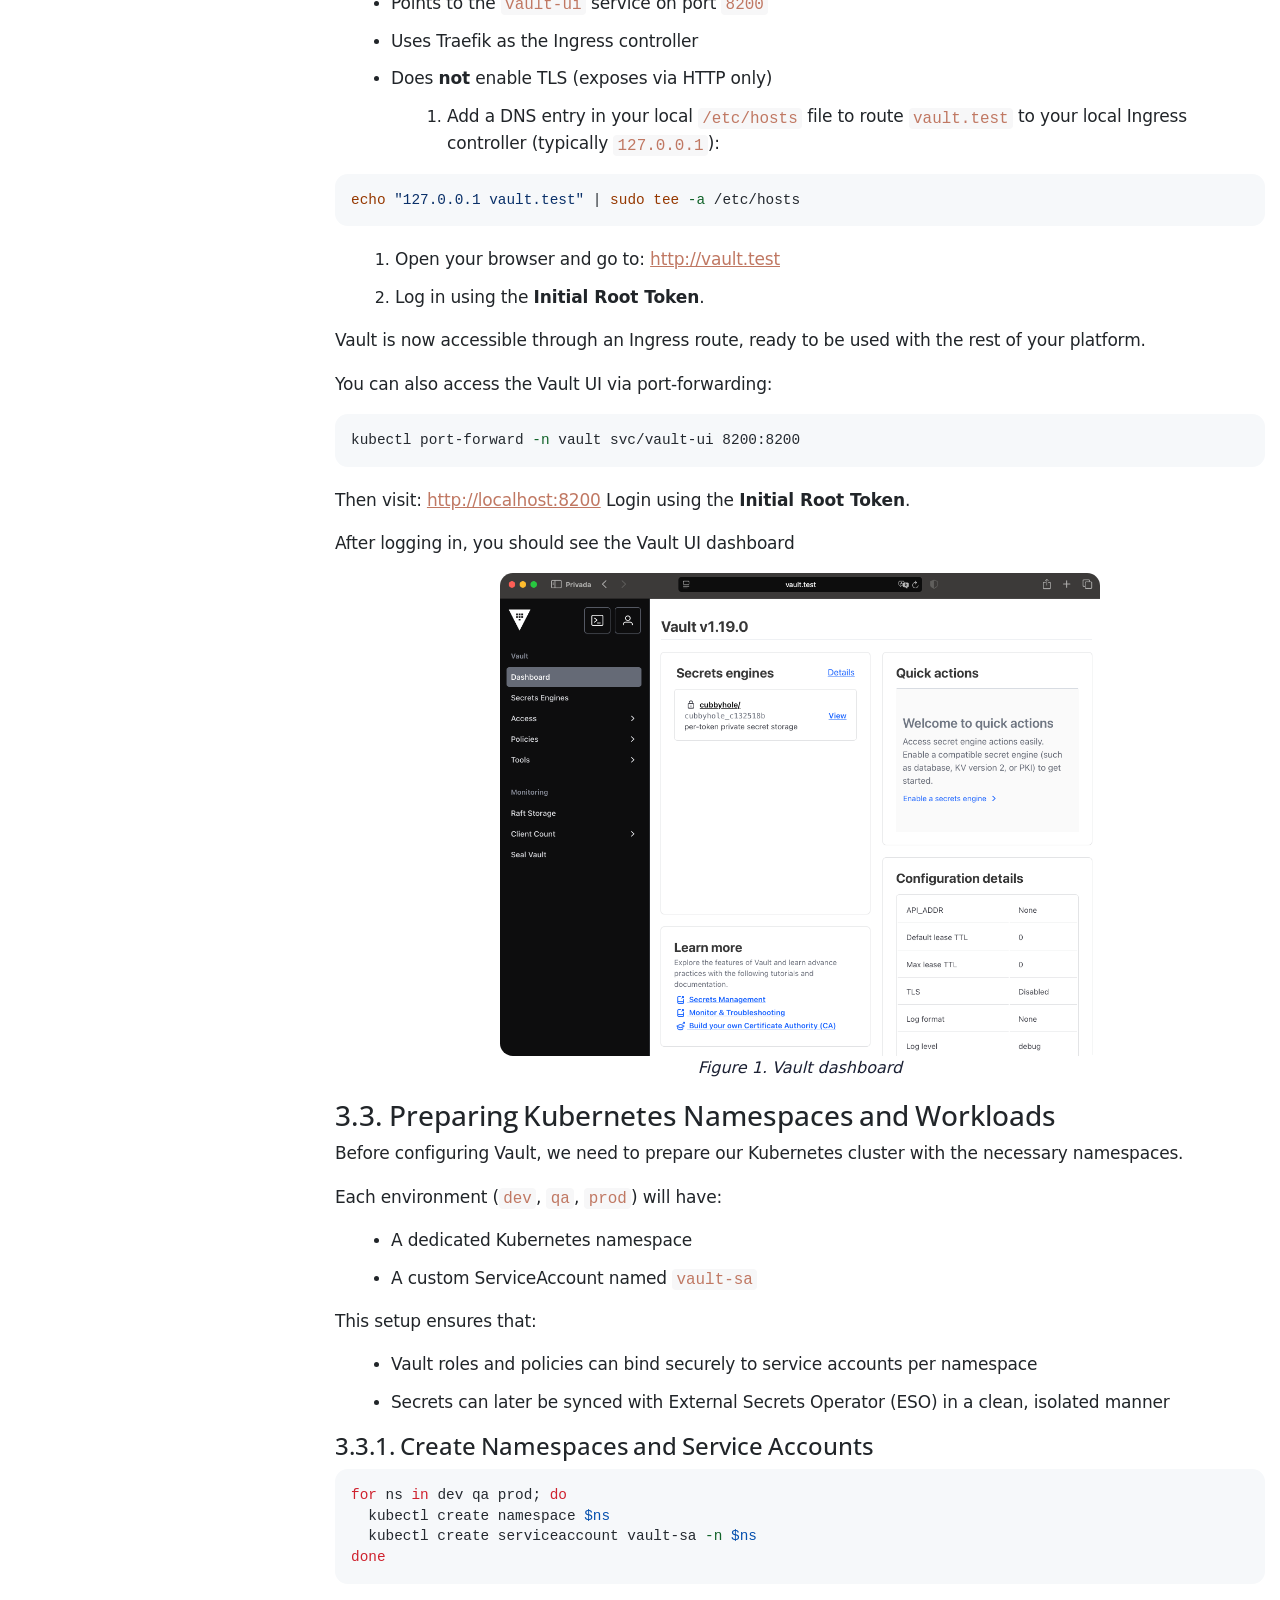
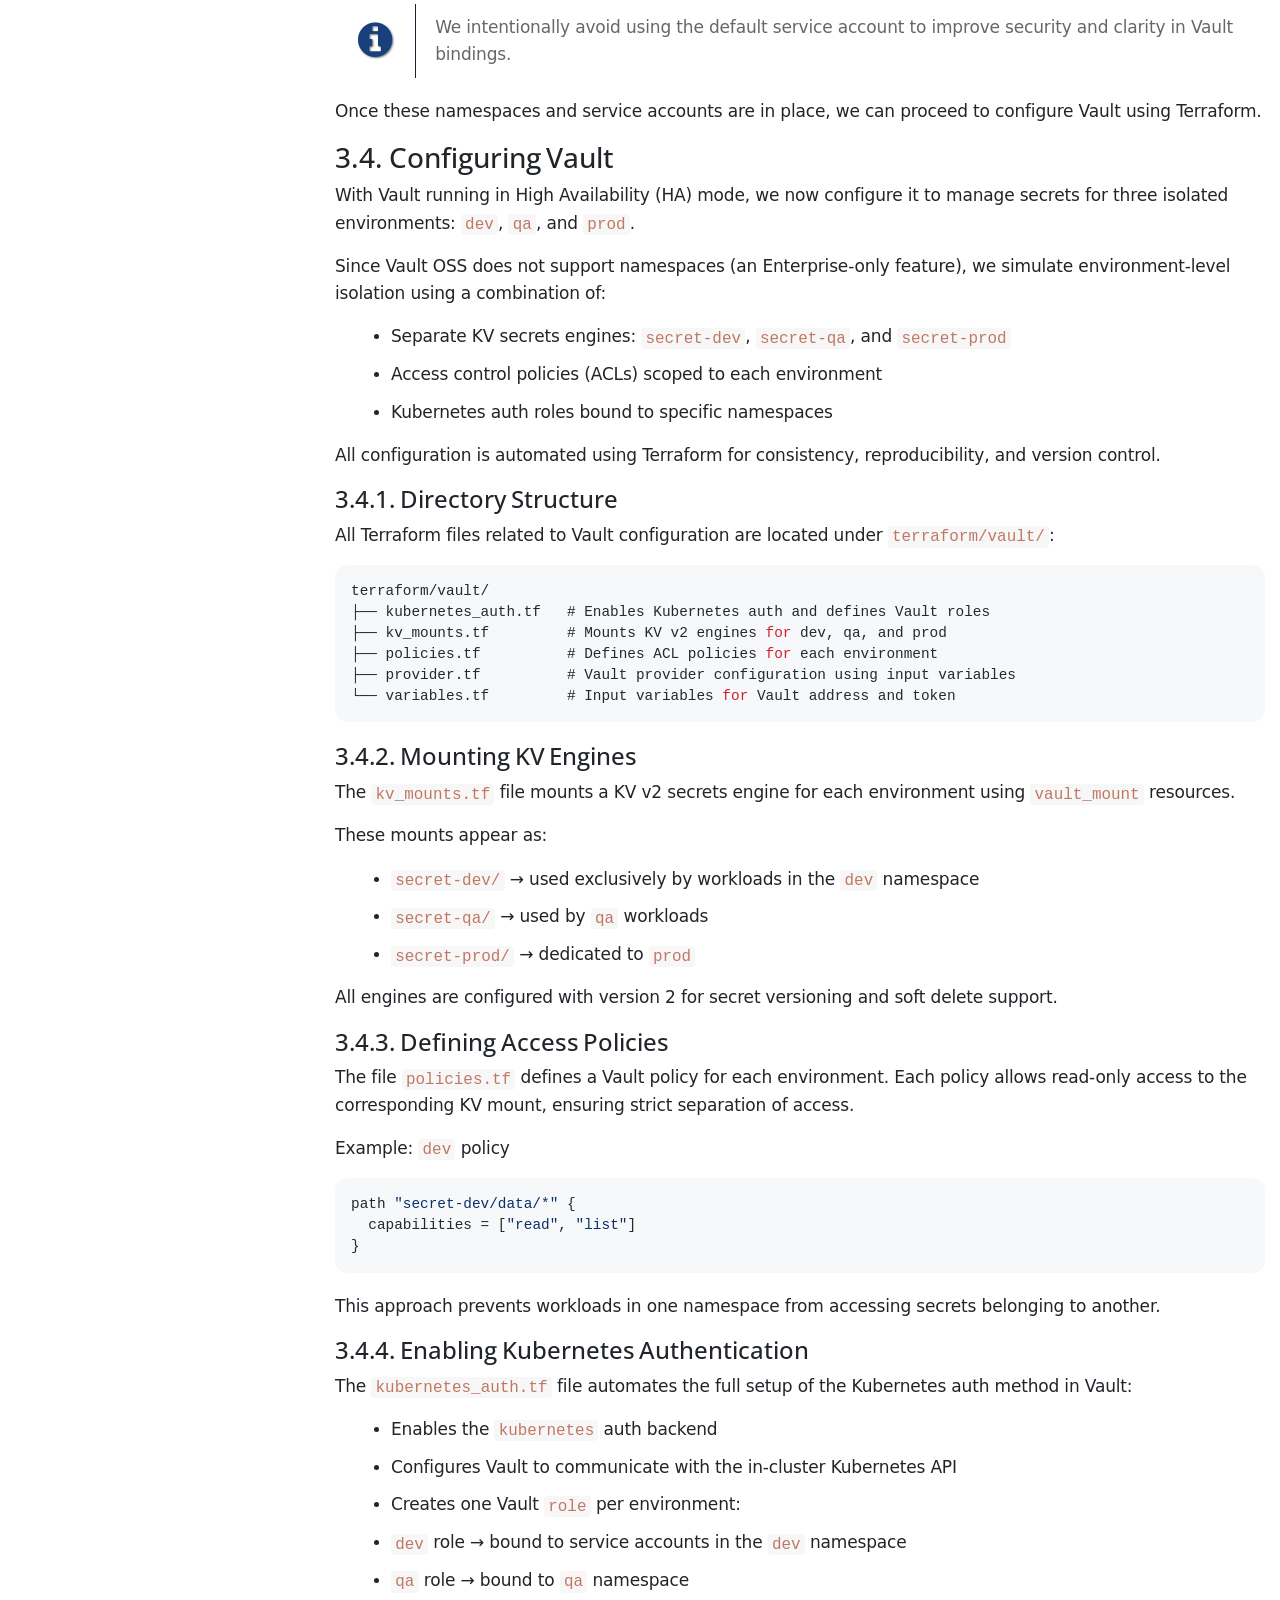
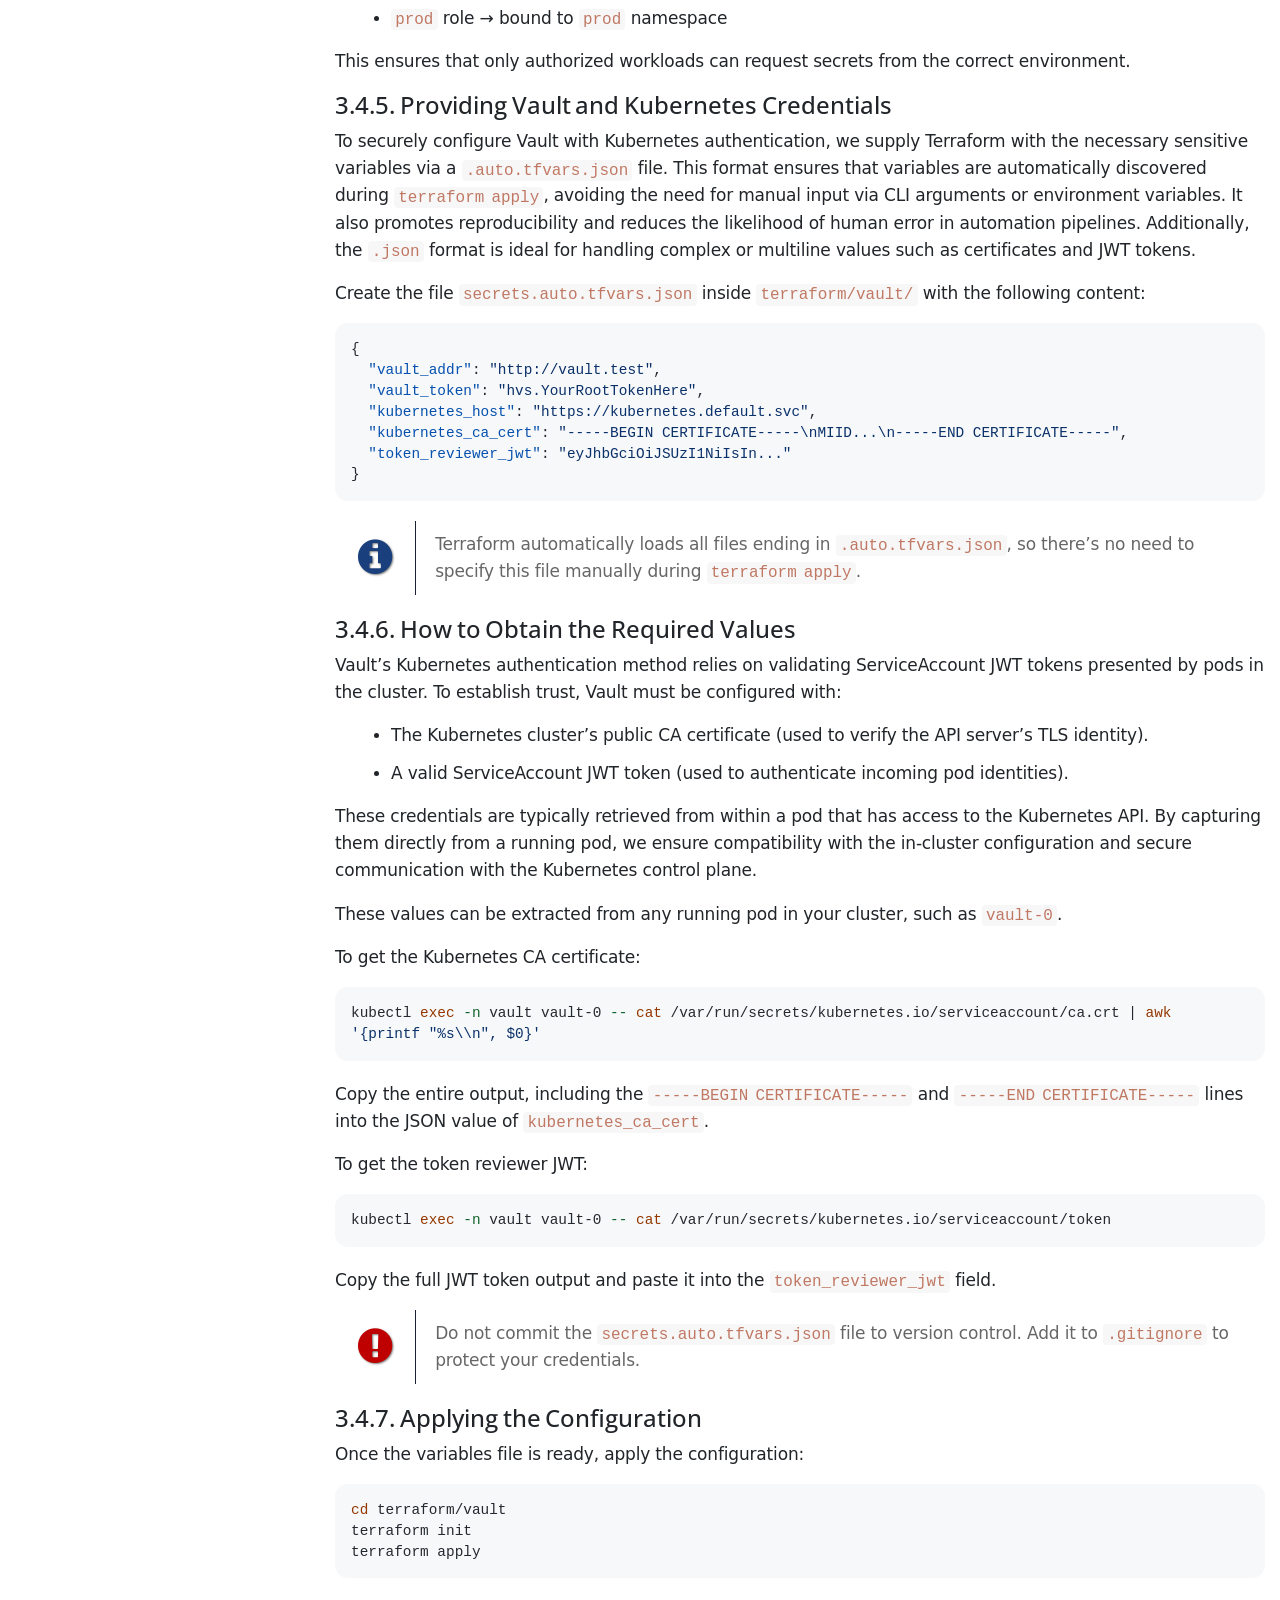
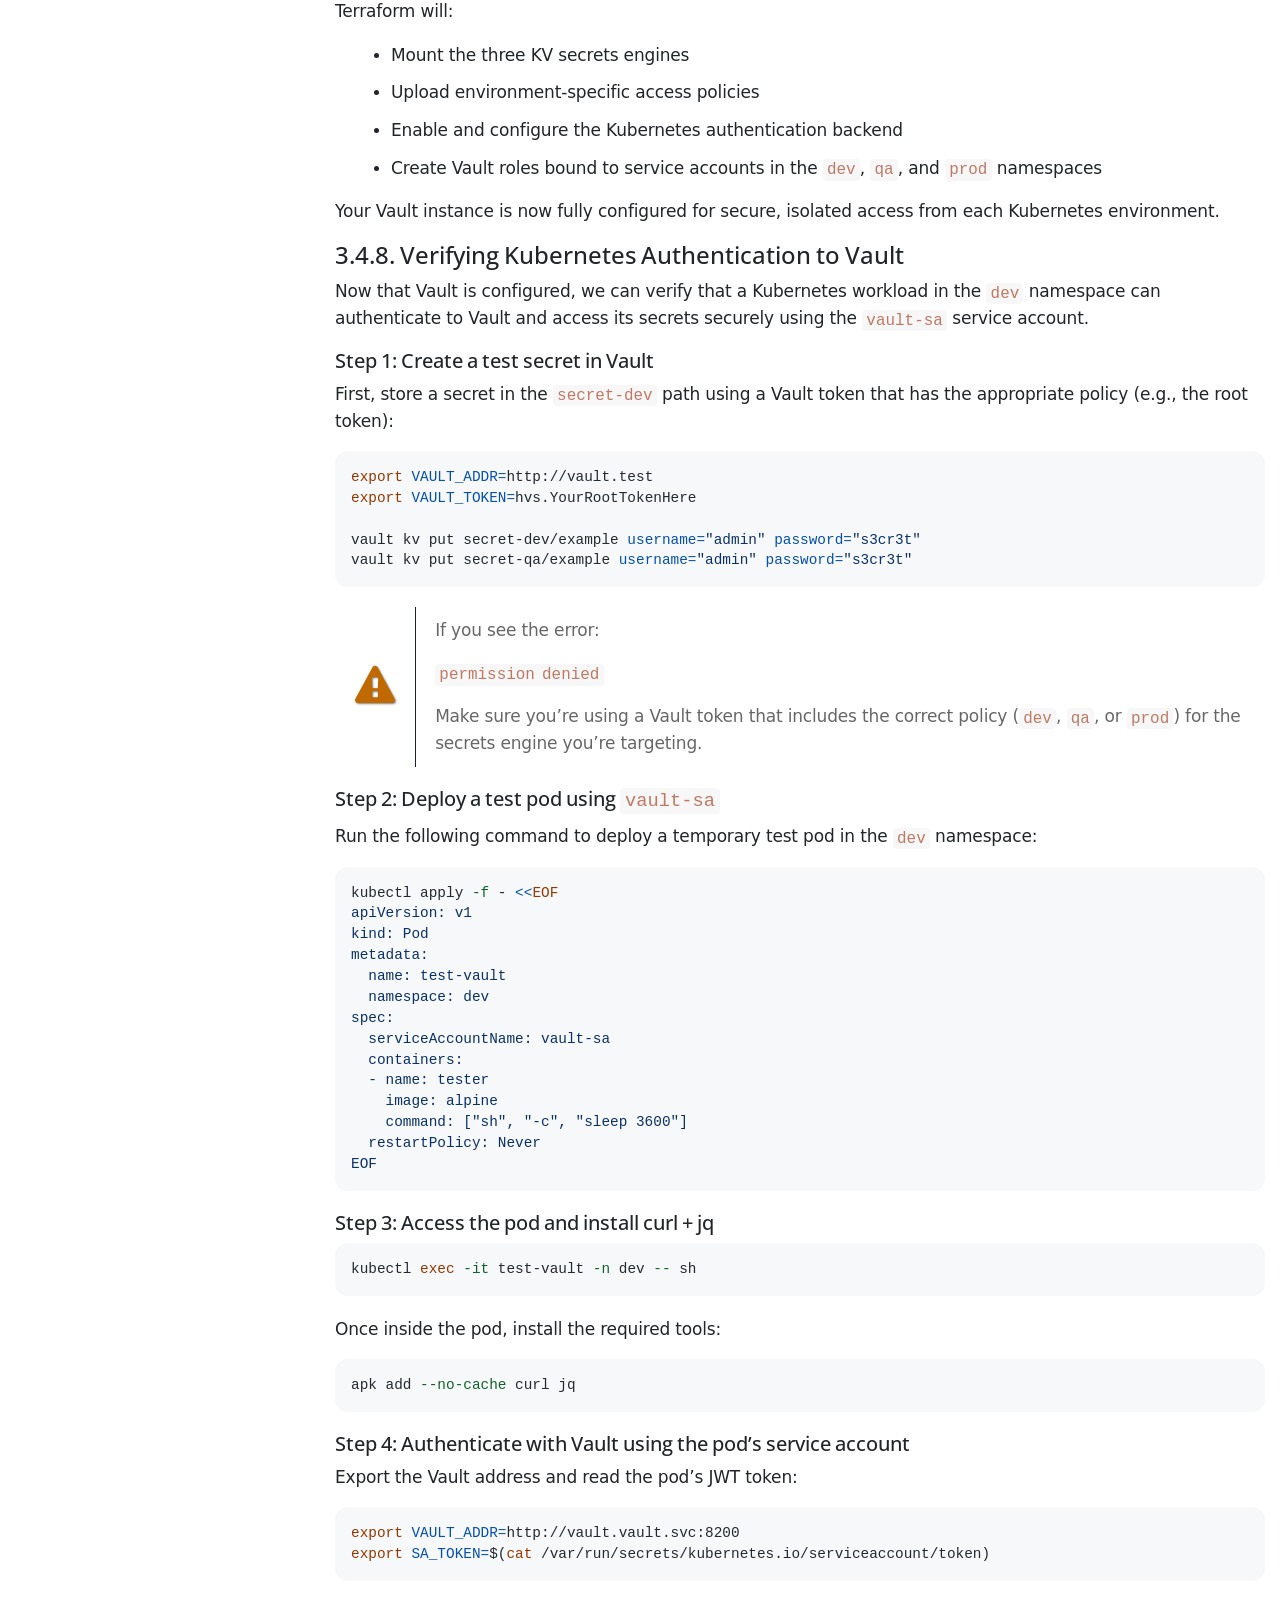
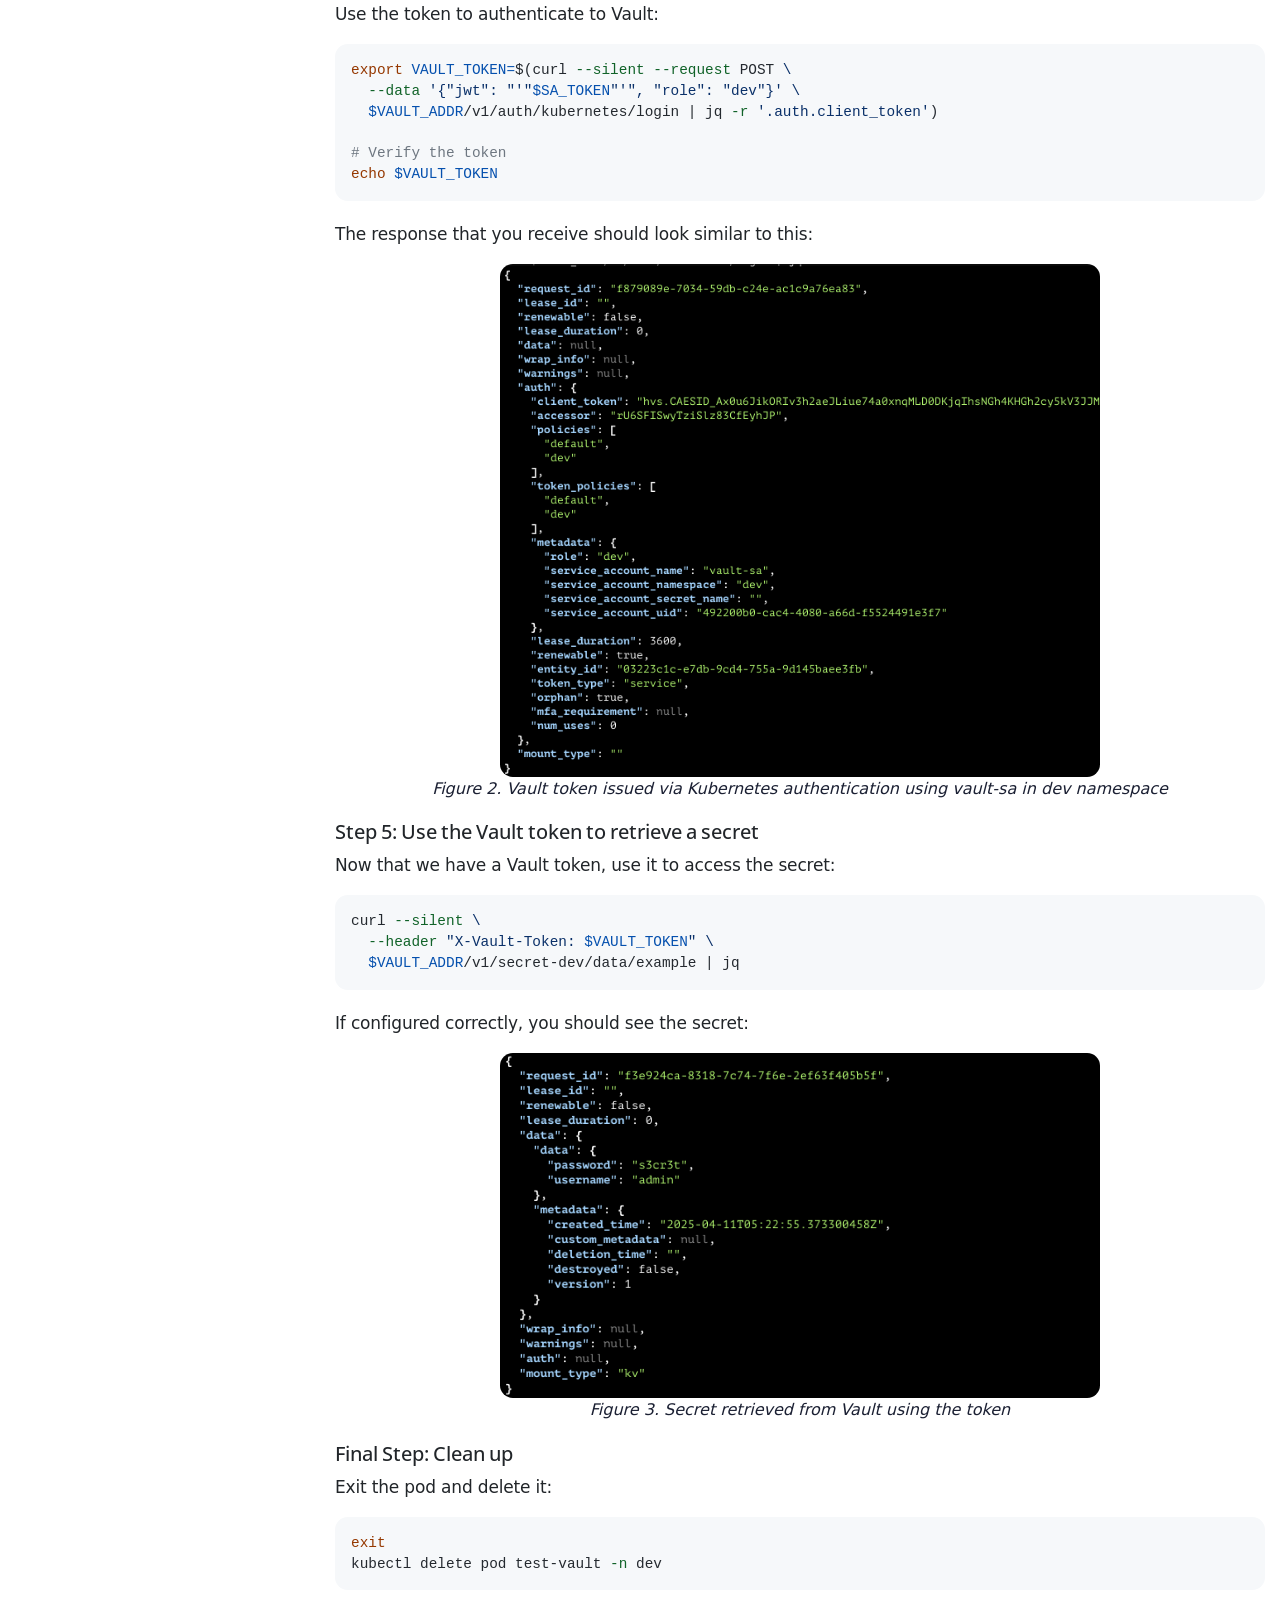
==== commit fa99b1c0: "Deploying Sentinel‑1 API with Vault, ESO, and Keycloak Integration" ====
--- a/docs/index.html
+++ b/docs/index.html
@@ -92,7 +92,7 @@
 <h1>Automating Secret Management with Vault Namespaces and External Secrets</h1>
 <div class="details">
 <span id="author" class="author">Wilmer Moina &amp; Diego Fernández</span><br>
-<span id="revdate">2025-04-23</span>
+<span id="revdate">2025-04-27</span>
 </div>
 <div id="toc" class="toc2">
 <div id="toctitle">Table of Contents</div>
@@ -100,33 +100,41 @@
 <li><a href="#_introduction">1. Introduction</a></li>
 <li><a href="#_seminar_objectives">2. Seminar Objectives</a>
 <ul class="sectlevel2">
-<li><a href="#_key_outcomes">2.1. Key Outcomes</a></li>
-</ul>
-</li>
-<li><a href="#_environment_and_tooling">3. Environment and Tooling</a>
+<li><a href="#_key_learning_outcomes">2.1. Key Learning Outcomes</a></li>
+<li><a href="#_tools_and_technologies">2.2. Tools and Technologies</a></li>
+<li><a href="#_system_prerequisites">2.3. System Prerequisites</a></li>
+<li><a href="#_tool_version_matrix">2.4. Tool Version Matrix</a></li>
+</ul>
+</li>
+<li><a href="#_platform_foundation_k3d_vault_eso_and_keycloak_setup">3. Platform Foundation: K3d, Vault, ESO, and Keycloak Setup</a>
 <ul class="sectlevel2">
-<li><a href="#_tools_used">3.1. Tools Used</a></li>
-<li><a href="#_system_requirements">3.2. System Requirements</a></li>
-</ul>
-</li>
-<li><a href="#_platform_foundation_k3d_vault_eso_and_keycloak_setup">4. Platform Foundation: K3d, Vault, ESO, and Keycloak Setup</a>
+<li><a href="#_provisioning_the_k3s_cluster">3.1. Provisioning the K3s Cluster</a></li>
+<li><a href="#_installing_vault">3.2. Installing Vault</a></li>
+<li><a href="#_preparing_kubernetes_namespaces_and_workloads">3.3. Preparing Kubernetes Namespaces and Workloads</a></li>
+<li><a href="#_configuring_vault">3.4. Configuring Vault</a></li>
+<li><a href="#_installing_external_secrets_operator_eso">3.5. Installing External Secrets Operator (ESO)</a></li>
+<li><a href="#_deploying_keycloak">3.6. Deploying Keycloak</a></li>
+</ul>
+</li>
+<li><a href="#_deploying_sentinel1_api_with_vault_eso_and_keycloak_integration">4. Deploying Sentinel‑1 API with Vault, ESO, and Keycloak Integration</a>
 <ul class="sectlevel2">
-<li><a href="#_provisioning_the_k3s_cluster">4.1. Provisioning the K3s Cluster</a></li>
-<li><a href="#_installing_vault">4.2. Installing Vault</a></li>
-<li><a href="#_preparing_kubernetes_namespaces_and_workloads">4.3. Preparing Kubernetes Namespaces and Workloads</a></li>
-<li><a href="#_configuring_vault">4.4. Configuring Vault</a></li>
-<li><a href="#_installing_external_secrets_operator_eso">4.5. Installing External Secrets Operator (ESO)</a></li>
-<li><a href="#_deploying_keycloak">4.6. Deploying Keycloak</a></li>
-</ul>
-</li>
-<li><a href="#_deploying_a_go_application_with_vault_eso_and_keycloak_integration">5. Deploying a Go Application with Vault, ESO, and Keycloak Integration</a>
+<li><a href="#_automating_keycloak_realm_client_and_user_provisioning">4.1. Automating Keycloak Realm, Client, and User Provisioning</a></li>
+<li><a href="#_keycloak_configuration_validation_optional">4.2. Keycloak Configuration Validation (Optional)</a></li>
+<li><a href="#_deploying_sentinel1_api_with_vault_eso_and_keycloak_integration_2">4.3. Deploying Sentinel‑1 API with Vault, ESO, and Keycloak Integration</a></li>
+<li><a href="#_verifying_the_end_to_end_platform_setup">4.4. Verifying the End-to-End Platform Setup</a></li>
+</ul>
+</li>
+<li><a href="#_best_practices_and_security_considerations">5. Best Practices and Security Considerations</a>
 <ul class="sectlevel2">
-<li><a href="#_create_realm_and_client_in_keycloak">5.1. Create Realm and Client in Keycloak</a></li>
-</ul>
-</li>
-<li><a href="#_best_practices_and_security_considerations">6. Best Practices and Security Considerations</a></li>
-<li><a href="#_references">7. References</a></li>
-<li><a href="#_list_of_figures">8. List of figures</a></li>
+<li><a href="#_authentication_and_token_management">5.1. Authentication and Token Management</a></li>
+<li><a href="#_access_control_and_segmentation">5.2. Access Control and Segmentation</a></li>
+<li><a href="#_infrastructure_security">5.3. Infrastructure Security</a></li>
+<li><a href="#_secret_synchronization_and_monitoring">5.4. Secret Synchronization and Monitoring</a></li>
+<li><a href="#_final_recommendations">5.5. Final Recommendations</a></li>
+</ul>
+</li>
+<li><a href="#_references">6. References</a></li>
+<li><a href="#_list_of_figures">7. List of figures</a></li>
 </ul>
 </div>
 </div>
@@ -135,26 +143,44 @@
 <h2 id="_introduction">1. Introduction</h2>
 <div class="sectionbody">
 <div class="paragraph">
-<p>HashiCorp Vault is a highly flexible tool for managing secrets, encryption keys, and access policies. With the introduction of <em>Vault Namespaces</em>, organizations can isolate teams, environments, or tenants with fully independent Vault environments, all within the same cluster.</p>
-</div>
-<div class="paragraph">
-<p>On the other hand, the <em>External Secrets Operator (ESO)</em> allows Kubernetes-native integration with external secret stores, such as Vault, AWS Secrets Manager, and others, enabling secure and declarative secret management.</p>
-</div>
-<div class="paragraph">
-<p>This seminar explores how to:</p>
-</div>
-<div class="ulist">
-<ul>
-<li>
-<p>Provision a K3s cluster.</p>
-</li>
-<li>
-<p>Deploy Vault with multiple namespaces.</p>
-</li>
-<li>
-<p>Use External Secrets Operator to sync and inject secrets into different Kubernetes namespaces.</p>
-</li>
-</ul>
+<p>In modern cloud-native architectures, secure and scalable secret management is a critical requirement. Organizations increasingly operate multi-tenant Kubernetes clusters and microservices that demand isolated access to sensitive credentials, encryption keys, and configuration data. Solutions must align with zero-trust principles while ensuring operational simplicity and compliance.</p>
+</div>
+<div class="paragraph">
+<p>HashiCorp Vault is a highly flexible and extensible tool for managing secrets, encryption keys, and access policies. With the introduction of <em>Vault Namespaces</em> (Enterprise feature), Vault enables full logical isolation for different teams, environments, or tenants within a single deployment.</p>
+</div>
+<div class="paragraph">
+<p>Complementing this, the <em>External Secrets Operator (ESO)</em> provides Kubernetes-native integration with external secret stores like Vault, AWS Secrets Manager, and others. ESO enables secure, declarative secret synchronization into Kubernetes clusters, supporting dynamic secret rotation and fine-grained access control.</p>
+</div>
+<div class="paragraph">
+<p>Keycloak serves as the centralized Identity Provider (IdP) within the seminar&#8217;s architecture, managing authentication flows and user identities.</p>
+</div>
+<div class="paragraph">
+<p>This seminar focuses on demonstrating a complete, automated workflow to:</p>
+</div>
+<div class="ulist">
+<ul>
+<li>
+<p>Provision a lightweight K3s Kubernetes cluster suitable for labs and development.</p>
+</li>
+<li>
+<p>Deploy Vault configured for high availability and simulated namespaces using KV backends.</p>
+</li>
+<li>
+<p>Integrate Vault with Kubernetes authentication per namespace.</p>
+</li>
+<li>
+<p>Install and configure the External Secrets Operator.</p>
+</li>
+<li>
+<p>Deploy a practical Go-based API (Sentinel‑1) that consumes secrets and authenticates users via Keycloak.</p>
+</li>
+</ul>
+</div>
+<div class="paragraph">
+<p>Keycloak will be configured as the centralized Identity Provider (IdP) to manage authentication flows, realms, clients, and user identities across all environments (<code>dev</code>, <code>qa</code>, and <code>prod</code>).</p>
+</div>
+<div class="paragraph">
+<p>Throughout the seminar, we emphasize reproducibility, security best practices, and real-world applicability, offering students a hands-on, industry-aligned experience.</p>
 </div>
 </div>
 </div>
@@ -162,110 +188,109 @@
 <h2 id="_seminar_objectives">2. Seminar Objectives</h2>
 <div class="sectionbody">
 <div class="paragraph">
-<p>The main goal of this seminar is to teach students how to automate secure secret management in Kubernetes using Vault and External Secrets.</p>
+<p>The primary objective of this seminar is to enable students to design, automate, and operate a secure, cloud-native secrets management platform using HashiCorp Vault and the External Secrets Operator (ESO) within Kubernetes.</p>
+</div>
+<div class="paragraph">
+<p>Participants will gain practical experience in building a multi-environment setup aligned with zero-trust security principles and modern cloud best practices.</p>
 </div>
 <div class="sect2">
-<h3 id="_key_outcomes">2.1. Key Outcomes</h3>
-<div class="ulist">
-<ul>
-<li>
-<p>Deploy a lightweight K3s cluster locally using <code>k3d</code>.</p>
-</li>
-<li>
-<p>Install HashiCorp Vault using Helm with support for multiple namespaces.</p>
-</li>
-<li>
-<p>Configure different Kubernetes namespaces for Dev, QA, and Prod.</p>
-</li>
-<li>
-<p>Deploy one Keycloak instance per namespace, each with its own Realm and Client.</p>
-</li>
-<li>
-<p>Use External Secrets Operator to:</p>
-<div class="ulist">
-<ul>
-<li>
-<p>Fetch secrets from Vault.</p>
-</li>
-<li>
-<p>Inject them into Kubernetes workloads.</p>
-</li>
-<li>
-<p>Automatically sync updates when Vault values change.</p>
-</li>
-</ul>
-</div>
-</li>
-<li>
-<p>Automate this setup using Terraform and Ansible.</p>
-</li>
-</ul>
-</div>
-</div>
-</div>
-</div>
-<div class="sect1">
-<h2 id="_environment_and_tooling">3. Environment and Tooling</h2>
-<div class="sectionbody">
+<h3 id="_key_learning_outcomes">2.1. Key Learning Outcomes</h3>
+<div class="paragraph">
+<p>Upon completion of this seminar, students will be able to:</p>
+</div>
+<div class="ulist">
+<ul>
+<li>
+<p>Provision a lightweight Kubernetes cluster using <code>k3d</code> for local development.</p>
+</li>
+<li>
+<p>Deploy HashiCorp Vault via Helm, configured for high availability and logical namespace isolation.</p>
+</li>
+<li>
+<p>Design and configure Kubernetes namespaces (<code>dev</code>, <code>qa</code>, <code>prod</code>) for multi-environment separation.</p>
+</li>
+<li>
+<p>Deploy a centralized Keycloak instance, managing separate realms and clients per environment.</p>
+</li>
+<li>
+<p>Configure and utilize the External Secrets Operator to:</p>
+<div class="ulist">
+<ul>
+<li>
+<p>Retrieve secrets securely from Vault.</p>
+</li>
+<li>
+<p>Inject secrets into Kubernetes workloads.</p>
+</li>
+<li>
+<p>Synchronize secret updates automatically as Vault values change.</p>
+</li>
+</ul>
+</div>
+</li>
+<li>
+<p>Automate the end-to-end deployment and configuration using Terraform and Ansible.
+== Environment and Tooling</p>
+</li>
+</ul>
+</div>
+<div class="paragraph">
+<p>This seminar is designed to be executed in a local development environment that closely simulates production-grade Kubernetes deployments.
+Participants are expected to provision and configure the necessary tools to automate the entire secrets management lifecycle.</p>
+</div>
+</div>
 <div class="sect2">
-<h3 id="_tools_used">3.1. Tools Used</h3>
-<div class="ulist">
-<ul>
-<li>
-<p>Docker (with Docker Desktop on macOS)</p>
-</li>
-<li>
-<p>k3d (K3s in Docker)</p>
-</li>
-<li>
-<p>Helm</p>
-</li>
-<li>
-<p>Terraform</p>
-</li>
-<li>
-<p>Ansible</p>
-</li>
-<li>
-<p>External Secrets Operator</p>
-</li>
-<li>
-<p>HashiCorp Vault</p>
+<h3 id="_tools_and_technologies">2.2. Tools and Technologies</h3>
+<div class="paragraph">
+<p>The following tools and platforms are required:</p>
+</div>
+<div class="ulist">
+<ul>
+<li>
+<p><strong>Docker</strong>: Container runtime engine (using Docker Desktop for macOS or Ubuntu).</p>
+</li>
+<li>
+<p><strong>k3d</strong>: Lightweight wrapper to run K3s (Kubernetes) clusters inside Docker.</p>
+</li>
+<li>
+<p><strong>Helm</strong>: Kubernetes package manager for deploying Vault, Keycloak, and ESO charts.</p>
+</li>
+<li>
+<p><strong>Terraform</strong>: Infrastructure as Code (IaC) tool for automating Vault and Kubernetes resources.</p>
+</li>
+<li>
+<p><strong>Ansible</strong>: Configuration management and orchestration for Keycloak and Vault setups.</p>
+</li>
+<li>
+<p><strong>External Secrets Operator (ESO)</strong>: Kubernetes controller to synchronize secrets from Vault.</p>
+</li>
+<li>
+<p><strong>HashiCorp Vault</strong>: Centralized secrets management and encryption service.</p>
+</li>
+<li>
+<p><strong>Keycloak</strong>: Identity and Access Management (IAM) solution for authentication and authorization.</p>
 </li>
 </ul>
 </div>
 </div>
 <div class="sect2">
-<h3 id="_system_requirements">3.2. System Requirements</h3>
-<div class="ulist">
-<ul>
-<li>
-<p>macOS or Ubuntu with at least 8 GB RAM</p>
-</li>
-<li>
-<p>Docker installed and running</p>
-</li>
-<li>
-<p>Internet access to pull container images and charts</p>
-</li>
-</ul>
-</div>
-</div>
-</div>
-</div>
-<div class="sect1">
-<h2 id="_platform_foundation_k3d_vault_eso_and_keycloak_setup">4. Platform Foundation: K3d, Vault, ESO, and Keycloak Setup</h2>
-<div class="sectionbody">
-<div class="paragraph">
-<p>This section covers the essential components for secure identity and secrets management in Kubernetes.</p>
-</div>
-<div class="sect2">
-<h3 id="_provisioning_the_k3s_cluster">4.1. Provisioning the K3s Cluster</h3>
-<div class="paragraph">
-<p>In this section, we will provision a local Kubernetes cluster using <code>k3d</code>, a lightweight wrapper that runs K3s inside Docker containers. This approach is particularly suitable for local development environments, hands-on labs, and CI pipelines due to its simplicity and speed.</p>
-</div>
-<div class="sect3">
-<h4 id="_step_1_install_k3d">4.1.1. Step 1: Install K3d</h4>
+<h3 id="_system_prerequisites">2.3. System Prerequisites</h3>
+<div class="paragraph">
+<p>Participants should have the following baseline environment:</p>
+</div>
+<div class="ulist">
+<ul>
+<li>
+<p>A computer running macOS or Ubuntu with at least <strong>8 GB of RAM</strong>.</p>
+</li>
+<li>
+<p>Docker installed and running.</p>
+</li>
+<li>
+<p>Internet access to pull container images, Helm charts, and package dependencies.</p>
+</li>
+</ul>
+</div>
 <div class="admonitionblock note">
 <table>
 <tr>
@@ -273,6 +298,104 @@
 <i class="fa icon-note" title="Note"></i>
 </td>
 <td class="content">
+<div class="paragraph">
+<p>It is highly recommended to use the latest stable versions of Docker, Helm, Terraform, and Ansible to ensure compatibility with the provided instructions.</p>
+</div>
+</td>
+</tr>
+</table>
+</div>
+</div>
+<div class="sect2">
+<h3 id="_tool_version_matrix">2.4. Tool Version Matrix</h3>
+<div class="paragraph">
+<p>The following table summarizes the versions used during the development and validation of this seminar:</p>
+</div>
+<table class="tableblock frame-all grid-all stretch">
+<colgroup>
+<col style="width: 33.3333%;">
+<col style="width: 33.3333%;">
+<col style="width: 33.3334%;">
+</colgroup>
+<thead>
+<tr>
+<th class="tableblock halign-left valign-top">Tool</th>
+<th class="tableblock halign-left valign-top">Version Tested</th>
+<th class="tableblock halign-left valign-top">Official Documentation</th>
+</tr>
+</thead>
+<tbody>
+<tr>
+<td class="tableblock halign-left valign-top"><p class="tableblock">Docker</p></td>
+<td class="tableblock halign-left valign-top"><p class="tableblock">28.1.1</p></td>
+<td class="tableblock halign-left valign-top"><p class="tableblock"><a href="https://www.docker.com/" class="bare">https://www.docker.com/</a></p></td>
+</tr>
+<tr>
+<td class="tableblock halign-left valign-top"><p class="tableblock">Helm</p></td>
+<td class="tableblock halign-left valign-top"><p class="tableblock">v3.17.3</p></td>
+<td class="tableblock halign-left valign-top"><p class="tableblock"><a href="https://helm.sh/" class="bare">https://helm.sh/</a></p></td>
+</tr>
+<tr>
+<td class="tableblock halign-left valign-top"><p class="tableblock">Terraform</p></td>
+<td class="tableblock halign-left valign-top"><p class="tableblock">v1.11.3</p></td>
+<td class="tableblock halign-left valign-top"><p class="tableblock"><a href="https://developer.hashicorp.com/terraform" class="bare">https://developer.hashicorp.com/terraform</a></p></td>
+</tr>
+<tr>
+<td class="tableblock halign-left valign-top"><p class="tableblock">Ansible</p></td>
+<td class="tableblock halign-left valign-top"><p class="tableblock">core 2.18.5</p></td>
+<td class="tableblock halign-left valign-top"><p class="tableblock"><a href="https://docs.ansible.com/" class="bare">https://docs.ansible.com/</a></p></td>
+</tr>
+<tr>
+<td class="tableblock halign-left valign-top"><p class="tableblock">k3d</p></td>
+<td class="tableblock halign-left valign-top"><p class="tableblock">v5.8.3</p></td>
+<td class="tableblock halign-left valign-top"><p class="tableblock"><a href="https://k3d.io/" class="bare">https://k3d.io/</a></p></td>
+</tr>
+<tr>
+<td class="tableblock halign-left valign-top"><p class="tableblock">Kubernetes</p></td>
+<td class="tableblock halign-left valign-top"><p class="tableblock">v1.31.5+k3s1</p></td>
+<td class="tableblock halign-left valign-top"><p class="tableblock"><a href="https://kubernetes.io/" class="bare">https://kubernetes.io/</a></p></td>
+</tr>
+<tr>
+<td class="tableblock halign-left valign-top"><p class="tableblock">External Secrets Operator (ESO)</p></td>
+<td class="tableblock halign-left valign-top"><p class="tableblock">v0.16.1</p></td>
+<td class="tableblock halign-left valign-top"><p class="tableblock"><a href="https://external-secrets.io/" class="bare">https://external-secrets.io/</a></p></td>
+</tr>
+<tr>
+<td class="tableblock halign-left valign-top"><p class="tableblock">HashiCorp Vault</p></td>
+<td class="tableblock halign-left valign-top"><p class="tableblock">1.19.0</p></td>
+<td class="tableblock halign-left valign-top"><p class="tableblock"><a href="https://developer.hashicorp.com/vault" class="bare">https://developer.hashicorp.com/vault</a></p></td>
+</tr>
+<tr>
+<td class="tableblock halign-left valign-top"><p class="tableblock">Keycloak</p></td>
+<td class="tableblock halign-left valign-top"><p class="tableblock">26.2.0</p></td>
+<td class="tableblock halign-left valign-top"><p class="tableblock"><a href="https://www.keycloak.org/" class="bare">https://www.keycloak.org/</a></p></td>
+</tr>
+</tbody>
+</table>
+</div>
+</div>
+</div>
+<div class="sect1">
+<h2 id="_platform_foundation_k3d_vault_eso_and_keycloak_setup">3. Platform Foundation: K3d, Vault, ESO, and Keycloak Setup</h2>
+<div class="sectionbody">
+<div class="paragraph">
+<p>The following components form the technical foundation for deploying secure, multi-environment secret management and authentication platforms within Kubernetes.
+This section provides a structured setup to ensure isolation, scalability, and reproducibility across the environments <code>dev</code>, <code>qa</code>, and <code>prod</code>.</p>
+</div>
+<div class="sect2">
+<h3 id="_provisioning_the_k3s_cluster">3.1. Provisioning the K3s Cluster</h3>
+<div class="paragraph">
+<p>K3s is a lightweight Kubernetes distribution optimized for resource-constrained environments and rapid prototyping. k3d further simplifies deployment by running K3s clusters inside Docker containers, enabling easy resets, snapshots, and multi-node simulations without VM overhead.</p>
+</div>
+<div class="sect3">
+<h4 id="_step_1_install_k3d">3.1.1. Step 1: Install K3d</h4>
+<div class="admonitionblock note">
+<table>
+<tr>
+<td class="icon">
+<i class="fa icon-note" title="Note"></i>
+</td>
+<td class="content">
 <div class="ulist">
 <ul>
 <li>
@@ -309,7 +432,7 @@
 </div>
 </div>
 <div class="sect3">
-<h4 id="_step_2_create_the_k3s_cluster">4.1.2. Step 2: Create the K3s Cluster</h4>
+<h4 id="_step_2_create_the_k3s_cluster">3.1.2. Step 2: Create the K3s Cluster</h4>
 <div class="paragraph">
 <p>We&#8217;ll create a cluster with one server node and two agent nodes, exposing ports 443 and 80 for the load balancer.</p>
 </div>
@@ -343,7 +466,7 @@
 </div>
 </div>
 <div class="sect3">
-<h4 id="_step_3_verify_cluster_status">4.1.3. Step 3: Verify Cluster Status</h4>
+<h4 id="_step_3_verify_cluster_status">3.1.3. Step 3: Verify Cluster Status</h4>
 <div class="listingblock">
 <div class="content">
 <pre class="rouge highlight"><code data-lang="bash">kubectl get nodes</code></pre>
@@ -396,7 +519,7 @@
 </div>
 </div>
 <div class="sect2">
-<h3 id="_installing_vault">4.2. Installing Vault</h3>
+<h3 id="_installing_vault">3.2. Installing Vault</h3>
 <div class="paragraph">
 <p>In this step, we will install HashiCorp Vault in the Kubernetes cluster using Helm. Vault will serve as our central secret management system. We will use the official Helm chart and run it in "dev" mode initially, just to validate the deployment and make quick iterations.</p>
 </div>
@@ -426,7 +549,7 @@
 </table>
 </div>
 <div class="sect3">
-<h4 id="_add_the_hashicorp_helm_repository">4.2.1. Add the HashiCorp Helm Repository</h4>
+<h4 id="_add_the_hashicorp_helm_repository">3.2.1. Add the HashiCorp Helm Repository</h4>
 <div class="listingblock">
 <div class="content">
 <pre class="rouge highlight"><code data-lang="bash">helm repo add hashicorp https://helm.releases.hashicorp.com
@@ -435,7 +558,7 @@
 </div>
 </div>
 <div class="sect3">
-<h4 id="_deploying_vault_in_ha_mode">4.2.2. Deploying Vault in HA Mode</h4>
+<h4 id="_deploying_vault_in_ha_mode">3.2.2. Deploying Vault in HA Mode</h4>
 <div class="paragraph">
 <p>In this section, we will deploy Vault in High Availability (HA) mode using the integrated Raft storage backend. This setup provides a more realistic and production-like experience, suitable for multi-node clusters and secret replication scenarios.</p>
 </div>
@@ -462,7 +585,7 @@
 <p>Enables Raft storage with automatic <code>retry_join</code>.</p>
 </li>
 <li>
-<p>Disables TLS for simplicity (not recommended for production).</p>
+<p>In this seminar, TLS is disabled for Vault for simplicity and local accessibility.  <strong>In production environments, always enable TLS</strong> to protect secret communications.</p>
 </li>
 <li>
 <p>Exposes the Vault UI using a LoadBalancer service.</p>
@@ -471,7 +594,7 @@
 </div>
 </div>
 <div class="sect3">
-<h4 id="_wait_for_the_pods_to_be_ready">4.2.3. Wait for the Pods to Be Ready</h4>
+<h4 id="_wait_for_the_pods_to_be_ready">3.2.3. Wait for the Pods to Be Ready</h4>
 <div class="paragraph">
 <p>Check that all Vault pods are running:</p>
 </div>
@@ -493,7 +616,7 @@
 </div>
 </div>
 <div class="sect3">
-<h4 id="_initialize_the_vault_cluster">4.2.4. Initialize the Vault Cluster</h4>
+<h4 id="_initialize_the_vault_cluster">3.2.4. Initialize the Vault Cluster</h4>
 <div class="paragraph">
 <p>Vault must be initialized before it can be used. This step generates the master key, which is split into multiple unseal keys.</p>
 </div>
@@ -529,7 +652,7 @@
 </div>
 </div>
 <div class="sect3">
-<h4 id="_unseal_all_vault_nodes">4.2.5. Unseal All Vault Nodes</h4>
+<h4 id="_unseal_all_vault_nodes">3.2.5. Unseal All Vault Nodes</h4>
 <div class="paragraph">
 <p>Each Vault pod must be manually unsealed (unless auto-unseal is configured).
 You will use the same unseal key generated during the initialization step.</p>
@@ -568,7 +691,7 @@
 </div>
 </div>
 <div class="sect3">
-<h4 id="_accessing_the_vault_ui_via_ingress">4.2.6. Accessing the Vault UI via Ingress</h4>
+<h4 id="_accessing_the_vault_ui_via_ingress">3.2.6. Accessing the Vault UI via Ingress</h4>
 <div class="paragraph">
 <p>To access the Vault Web UI using an Ingress controller (e.g. Traefik), we expose the Vault service externally by deploying a custom Ingress using our own Helm chart.</p>
 </div>
@@ -657,7 +780,7 @@
 <div class="paragraph">
 <p>After logging in, you should see the Vault UI dashboard</p>
 </div>
-<div class="imageblock text-center">
+<div id="a346bb78-504e-4cce-8637-fa3c70eb6601" class="imageblock text-center">
 <div class="content">
 <img src="images/vaultUI.png" alt="Vault UI" width="600">
 </div>
@@ -666,7 +789,7 @@
 </div>
 </div>
 <div class="sect2">
-<h3 id="_preparing_kubernetes_namespaces_and_workloads">4.3. Preparing Kubernetes Namespaces and Workloads</h3>
+<h3 id="_preparing_kubernetes_namespaces_and_workloads">3.3. Preparing Kubernetes Namespaces and Workloads</h3>
 <div class="paragraph">
 <p>Before configuring Vault, we need to prepare our Kubernetes cluster with the necessary namespaces.</p>
 </div>
@@ -697,7 +820,7 @@
 </ul>
 </div>
 <div class="sect3">
-<h4 id="_create_namespaces_and_service_accounts">4.3.1. Create Namespaces and Service Accounts</h4>
+<h4 id="_create_namespaces_and_service_accounts">3.3.1. Create Namespaces and Service Accounts</h4>
 <div class="listingblock">
 <div class="content">
 <pre class="rouge highlight"><code data-lang="bash"><span class="k">for </span>ns <span class="k">in </span>dev qa prod<span class="p">;</span> <span class="k">do
@@ -726,7 +849,7 @@
 </div>
 </div>
 <div class="sect2">
-<h3 id="_configuring_vault">4.4. Configuring Vault</h3>
+<h3 id="_configuring_vault">3.4. Configuring Vault</h3>
 <div class="paragraph">
 <p>With Vault running in High Availability (HA) mode, we now configure it to manage secrets for three isolated environments: <code>dev</code>, <code>qa</code>, and <code>prod</code>.</p>
 </div>
@@ -750,7 +873,7 @@
 <p>All configuration is automated using Terraform for consistency, reproducibility, and version control.</p>
 </div>
 <div class="sect3">
-<h4 id="_directory_structure">4.4.1. Directory Structure</h4>
+<h4 id="_directory_structure">3.4.1. Directory Structure</h4>
 <div class="paragraph">
 <p>All Terraform files related to Vault configuration are located under <code>terraform/vault/</code>:</p>
 </div>
@@ -766,7 +889,7 @@
 </div>
 </div>
 <div class="sect3">
-<h4 id="_mounting_kv_engines">4.4.2. Mounting KV Engines</h4>
+<h4 id="_mounting_kv_engines">3.4.2. Mounting KV Engines</h4>
 <div class="paragraph">
 <p>The <code>kv_mounts.tf</code> file mounts a KV v2 secrets engine for each environment using <code>vault_mount</code> resources.</p>
 </div>
@@ -791,7 +914,7 @@
 </div>
 </div>
 <div class="sect3">
-<h4 id="_defining_access_policies">4.4.3. Defining Access Policies</h4>
+<h4 id="_defining_access_policies">3.4.3. Defining Access Policies</h4>
 <div class="paragraph">
 <p>The file <code>policies.tf</code> defines a Vault policy for each environment.
 Each policy allows read-only access to the corresponding KV mount, ensuring strict separation of access.</p>
@@ -811,7 +934,7 @@
 </div>
 </div>
 <div class="sect3">
-<h4 id="_enabling_kubernetes_authentication">4.4.4. Enabling Kubernetes Authentication</h4>
+<h4 id="_enabling_kubernetes_authentication">3.4.4. Enabling Kubernetes Authentication</h4>
 <div class="paragraph">
 <p>The <code>kubernetes_auth.tf</code> file automates the full setup of the Kubernetes auth method in Vault:</p>
 </div>
@@ -842,9 +965,9 @@
 </div>
 </div>
 <div class="sect3">
-<h4 id="_providing_vault_and_kubernetes_credentials">4.4.5. Providing Vault and Kubernetes Credentials</h4>
-<div class="paragraph">
-<p>To securely configure Vault with Kubernetes authentication, we use a <code>.tfvars.json</code> file to provide all sensitive variables required by Terraform.</p>
+<h4 id="_providing_vault_and_kubernetes_credentials">3.4.5. Providing Vault and Kubernetes Credentials</h4>
+<div class="paragraph">
+<p>To securely configure Vault with Kubernetes authentication, we supply Terraform with the necessary sensitive variables via a <code>.auto.tfvars.json</code> file. This format ensures that variables are automatically discovered during <code>terraform apply</code>, avoiding the need for manual input via CLI arguments or environment variables. It also promotes reproducibility and reduces the likelihood of human error in automation pipelines. Additionally, the <code>.json</code> format is ideal for handling complex or multiline values such as certificates and JWT tokens.</p>
 </div>
 <div class="paragraph">
 <p>Create the file <code>secrets.auto.tfvars.json</code> inside <code>terraform/vault/</code> with the following content:</p>
@@ -876,7 +999,23 @@
 </div>
 </div>
 <div class="sect3">
-<h4 id="_how_to_obtain_the_required_values">4.4.6. How to Obtain the Required Values</h4>
+<h4 id="_how_to_obtain_the_required_values">3.4.6. How to Obtain the Required Values</h4>
+<div class="paragraph">
+<p>Vault&#8217;s Kubernetes authentication method relies on validating ServiceAccount JWT tokens presented by pods in the cluster. To establish trust, Vault must be configured with:</p>
+</div>
+<div class="ulist">
+<ul>
+<li>
+<p>The Kubernetes cluster’s public CA certificate (used to verify the API server&#8217;s TLS identity).</p>
+</li>
+<li>
+<p>A valid ServiceAccount JWT token (used to authenticate incoming pod identities).</p>
+</li>
+</ul>
+</div>
+<div class="paragraph">
+<p>These credentials are typically retrieved from within a pod that has access to the Kubernetes API. By capturing them directly from a running pod, we ensure compatibility with the in-cluster configuration and secure communication with the Kubernetes control plane.</p>
+</div>
 <div class="paragraph">
 <p>These values can be extracted from any running pod in your cluster, such as <code>vault-0</code>.</p>
 </div>
@@ -919,7 +1058,7 @@
 </div>
 </div>
 <div class="sect3">
-<h4 id="_applying_the_configuration">4.4.7. Applying the Configuration</h4>
+<h4 id="_applying_the_configuration">3.4.7. Applying the Configuration</h4>
 <div class="paragraph">
 <p>Once the variables file is ready, apply the configuration:</p>
 </div>
@@ -954,7 +1093,7 @@
 </div>
 </div>
 <div class="sect3">
-<h4 id="_verifying_kubernetes_authentication_to_vault">4.4.8. Verifying Kubernetes Authentication to Vault</h4>
+<h4 id="_verifying_kubernetes_authentication_to_vault">3.4.8. Verifying Kubernetes Authentication to Vault</h4>
 <div class="paragraph">
 <p>Now that Vault is configured, we can verify that a Kubernetes workload in the <code>dev</code> namespace can authenticate to Vault and access its secrets securely using the <code>vault-sa</code> service account.</p>
 </div>
@@ -1060,7 +1199,7 @@
 <div class="paragraph">
 <p>The response that you receive should look similar to this:</p>
 </div>
-<div class="imageblock text-center">
+<div id="fb5b5f80-c9a3-4338-925b-b2a39a1acded" class="imageblock text-center">
 <div class="content">
 <img src="images/vaultToken.png" alt="Vault token login response" width="600">
 </div>
@@ -1082,7 +1221,7 @@
 <div class="paragraph">
 <p>If configured correctly, you should see the secret:</p>
 </div>
-<div class="imageblock text-center">
+<div id="f03bd657-4b51-4a18-9ce5-32ec5f138633" class="imageblock text-center">
 <div class="content">
 <img src="images/vaultSecret.png" alt="Vault token login response" width="600">
 </div>
@@ -1118,13 +1257,13 @@
 </div>
 </div>
 <div class="sect2">
-<h3 id="_installing_external_secrets_operator_eso">4.5. Installing External Secrets Operator (ESO)</h3>
-<div class="paragraph">
-<p>In this section, we install the External Secrets Operator (ESO), which synchronizes secrets from Vault into native Kubernetes <code>Secret</code> objects.
-This allows Kubernetes workloads to consume secrets managed in Vault without requiring application-level changes.</p>
-</div>
-<div class="sect3">
-<h4 id="_recommended_resources">4.5.1. Recommended Resources</h4>
+<h3 id="_installing_external_secrets_operator_eso">3.5. Installing External Secrets Operator (ESO)</h3>
+<div class="paragraph">
+<p>The External Secrets Operator (ESO) is a Kubernetes-native controller that enables secure integration between external secret stores—such as Vault—and Kubernetes.
+It allows secrets managed in Vault to be automatically synchronized and projected as native Kubernetes <code>Secret</code> resources, supporting versioned updates, fine-grained access control, and declarative secret management.</p>
+</div>
+<div class="sect3">
+<h4 id="_recommended_resources">3.5.1. Recommended Resources</h4>
 <div class="admonitionblock tip">
 <table>
 <tr>
@@ -1151,7 +1290,7 @@
 </div>
 </div>
 <div class="sect3">
-<h4 id="_1_add_the_eso_helm_repository">4.5.2. 1. Add the ESO Helm repository</h4>
+<h4 id="_1_add_the_eso_helm_repository">3.5.2. 1. Add the ESO Helm repository</h4>
 <div class="listingblock">
 <div class="content">
 <pre class="rouge highlight"><code data-lang="bash">helm repo add external-secrets https://charts.external-secrets.io
@@ -1160,7 +1299,7 @@
 </div>
 </div>
 <div class="sect3">
-<h4 id="_2_install_eso_in_the_external_secrets_namespace">4.5.3. 2. Install ESO in the external-secrets namespace</h4>
+<h4 id="_2_install_eso_in_the_external_secrets_namespace">3.5.3. 2. Install ESO in the external-secrets namespace</h4>
 <div class="listingblock">
 <div class="content">
 <pre class="rouge highlight"><code data-lang="bash">helm upgrade <span class="nt">--install</span> external-secrets external-secrets/external-secrets <span class="se">\</span>
@@ -1186,7 +1325,7 @@
 </div>
 </div>
 <div class="sect3">
-<h4 id="_3_verify_eso_pods_are_running">4.5.4. 3. Verify ESO pods are running</h4>
+<h4 id="_3_verify_eso_pods_are_running">3.5.4. 3. Verify ESO pods are running</h4>
 <div class="listingblock">
 <div class="content">
 <pre class="rouge highlight"><code data-lang="bash">kubectl get pods <span class="nt">-n</span> external-secrets</code></pre>
@@ -1219,9 +1358,9 @@
 </div>
 </div>
 <div class="sect3">
-<h4 id="_4_create_a_secretstore_in_each_environment_namespace">4.5.5. 4. Create a SecretStore in each environment namespace</h4>
-<div class="paragraph">
-<p>Each namespace (<code>dev</code>, <code>qa</code>, <code>prod</code>) must define a <code>SecretStore</code> resource that configures Vault access using Kubernetes authentication.</p>
+<h4 id="_4_create_a_secretstore_in_each_environment_namespace">3.5.5. 4. Create a SecretStore in each environment namespace</h4>
+<div class="paragraph">
+<p>Each namespace (<code>dev</code>, <code>qa</code>, <code>prod</code>) requires its own <code>SecretStore</code> resource to define how ESO authenticates with Vault via Kubernetes.</p>
 </div>
 <div class="paragraph">
 <p>To preview the manifest using Helm templating:</p>
@@ -1283,12 +1422,12 @@
 </div>
 </div>
 <div class="sect3">
-<h4 id="_5_define_an_externalsecret_to_sync_data_from_vault">4.5.6. 5. Define an ExternalSecret to sync data from Vault</h4>
-<div class="paragraph">
-<p>An <code>ExternalSecret</code> defines how ESO should fetch data from Vault and write it into a Kubernetes <code>Secret</code>.</p>
-</div>
-<div class="paragraph">
-<p>To preview:</p>
+<h4 id="_5_create_externalsecrets_to_sync_vault_data">3.5.6. 5. Create ExternalSecrets to Sync Vault Data</h4>
+<div class="paragraph">
+<p>The <code>ExternalSecret</code> resource defines how ESO fetches data from Vault and creates a corresponding Kubernetes <code>Secret</code>.</p>
+</div>
+<div class="paragraph">
+<p>Preview the manifest:</p>
 </div>
 <div class="listingblock">
 <div class="content">
@@ -1352,7 +1491,7 @@
 </div>
 </div>
 <div class="sect3">
-<h4 id="_6_verify_that_the_secret_was_synced">4.5.7. 6. Verify that the secret was synced</h4>
+<h4 id="_6_verify_that_the_secret_was_synced">3.5.7. 6. Verify that the secret was synced</h4>
 <div class="paragraph">
 <p>Once synced, ESO creates a Kubernetes <code>Secret</code> with the desired values.</p>
 </div>
@@ -1362,9 +1501,9 @@
 </div>
 </div>
 <div class="paragraph">
-<p>You should see both <code>username</code> and <code>password</code> encoded in base64.</p>
-</div>
-<div class="imageblock text-center">
+<p>The output should include both <code>username</code> and <code>password</code> keys encoded in base64.</p>
+</div>
+<div id="dfa052aa-bb08-497b-b2e2-5078d1090ca9" class="imageblock text-center">
 <div class="content">
 <img src="images/syncedSecret.png" alt="Synced secret" width="450">
 </div>
@@ -1373,13 +1512,16 @@
 </div>
 </div>
 <div class="sect2">
-<h3 id="_deploying_keycloak">4.6. Deploying Keycloak</h3>
-<div class="paragraph">
-<p>In this section, we deploy a single instance of Keycloak into the <code>iam</code> namespace using the Bitnami Helm chart.
-This Keycloak instance will later host one Realm per environment (<code>dev</code>, <code>qa</code>, <code>prod</code>), acting as the centralized Identity Provider for the platform.</p>
-</div>
-<div class="sect3">
-<h4 id="_recommended_resources_2">4.6.1. Recommended Resources</h4>
+<h3 id="_deploying_keycloak">3.6. Deploying Keycloak</h3>
+<div class="paragraph">
+<p>Keycloak is an open-source Identity and Access Management (IAM) platform that also supports Customer Identity and Access Management (CIAM) use cases.
+It provides authentication, authorization, and identity federation capabilities suitable for both internal service identities and external user access.</p>
+</div>
+<div class="paragraph">
+<p>In this seminar, Keycloak serves as the central Identity Provider (IdP), hosting separate realms for each environment (<code>dev</code>, <code>qa</code>, <code>prod</code>) to isolate identity domains across namespaces.</p>
+</div>
+<div class="sect3">
+<h4 id="_recommended_resources_2">3.6.1. Recommended Resources</h4>
 <div class="admonitionblock tip">
 <table>
 <tr>
@@ -1406,7 +1548,7 @@
 </div>
 </div>
 <div class="sect3">
-<h4 id="_1_add_the_bitnami_helm_repository">4.6.2. 1. Add the Bitnami Helm repository</h4>
+<h4 id="_1_add_the_bitnami_helm_repository">3.6.2. 1. Add the Bitnami Helm repository</h4>
 <div class="listingblock">
 <div class="content">
 <pre class="rouge highlight"><code data-lang="bash">helm repo add bitnami https://charts.bitnami.com/bitnami
@@ -1415,10 +1557,9 @@
 </div>
 </div>
 <div class="sect3">
-<h4 id="_2_deploy_keycloak_in_the_iam_namespace_with_persistence">4.6.3. 2. Deploy Keycloak in the <code>iam</code> namespace (with persistence)</h4>
-<div class="paragraph">
-<p>We deploy Keycloak with an embedded PostgreSQL database and persistent storage enabled.
-This prevents data loss across pod restarts and ensures the state of realms, users, and configurations is retained.</p>
+<h4 id="_2_deploy_keycloak_in_the_iam_namespace_with_persistence">3.6.3. 2. Deploy Keycloak in the <code>iam</code> namespace (with persistence)</h4>
+<div class="paragraph">
+<p>Keycloak will be deployed using the Bitnami Helm chart, which includes PostgreSQL as a subchart for simplicity. This co-deployment enables data persistence across restarts.</p>
 </div>
 <div class="listingblock">
 <div class="content">
@@ -1471,7 +1612,7 @@
 </div>
 </div>
 <div class="sect3">
-<h4 id="_3_wait_for_the_keycloak_pods_to_be_ready">4.6.4. 3. Wait for the Keycloak pods to be ready</h4>
+<h4 id="_3_wait_for_the_keycloak_pods_to_be_ready">3.6.4. 3. Wait for the Keycloak pods to be ready</h4>
 <div class="listingblock">
 <div class="content">
 <pre class="rouge highlight"><code data-lang="bash">kubectl get pods <span class="nt">-n</span> iam</code></pre>
@@ -1488,15 +1629,14 @@
 </div>
 </div>
 <div class="sect3">
-<h4 id="_4_access_the_keycloak_admin_ui_via_ingress">4.6.5. 4. Access the Keycloak Admin UI via Ingress</h4>
-<div class="paragraph">
-<p>To access the Keycloak web UI, we expose it externally using an Ingress resource instead of port-forwarding.
-This is consistent with the approach used for Vault and better simulates a real-world deployment.</p>
+<h4 id="_4_access_the_keycloak_admin_ui_via_ingress">3.6.5. 4. Access the Keycloak Admin UI via Ingress</h4>
+<div class="paragraph">
+<p>Keycloak is exposed externally via a dedicated Kubernetes Ingress resource, using Traefik as the Ingress controller.</p>
 </div>
 <div class="olist arabic">
 <ol class="arabic">
 <li>
-<p>Deploy the Ingress pointing to the <code>keycloak</code> service on port <code>8080</code> using the following Helm command:</p>
+<p>Deploy the Ingress pointing to the <code>keycloak</code> service on port <code>80</code> using the following Helm command:</p>
 </li>
 </ol>
 </div>
@@ -1551,7 +1691,7 @@
 <div class="paragraph">
 <p>You now have Keycloak accessible through Ingress, consistent with how Vault is exposed.</p>
 </div>
-<div class="imageblock text-center">
+<div id="ecd883b1-4087-4873-99ee-e9f80d9a4aee" class="imageblock text-center">
 <div class="content">
 <img src="images/keycloakUI.png" alt="Keycloak UI" width="600">
 </div>
@@ -1562,27 +1702,31 @@
 </div>
 </div>
 <div class="sect1">
-<h2 id="_deploying_a_go_application_with_vault_eso_and_keycloak_integration">5. Deploying a Go Application with Vault, ESO, and Keycloak Integration</h2>
+<h2 id="_deploying_sentinel1_api_with_vault_eso_and_keycloak_integration">4. Deploying Sentinel‑1 API with Vault, ESO, and Keycloak Integration</h2>
 <div class="sectionbody">
 <div class="paragraph">
-<p>In this section, we will deploy a Go-based API that integrates with HashiCorp Vault, the External Secrets Operator (ESO), and Keycloak as the identity provider.</p>
-</div>
-<div class="paragraph">
-<p>The API will authenticate against a Keycloak client configured under separate realms for each environment: <code>dev</code>, <code>qa</code>, and <code>prod</code>.
-Each client’s credentials—specifically, the <code>client_id</code> and <code>client_secret</code>—will be securely stored in the corresponding Vault KV engine (<code>secret-dev</code>, <code>secret-qa</code>, <code>secret-prod</code>).</p>
-</div>
-<div class="paragraph">
-<p>To bridge Vault and Kubernetes, a <code>SecretStore</code> and <code>ExternalSecret</code> will be created in each namespace (<code>dev</code>, <code>qa</code>, <code>prod</code>).
-These resources enable ESO to fetch the credentials from Vault and project them into Kubernetes as native <code>Secret</code> objects.</p>
-</div>
-<div class="paragraph">
-<p>Once the secrets are synchronized, the API will be deployed within each namespace. It is designed to read the credentials dynamically from environment variables sourced via the synced secrets, and will be capable of responding to updates in real time—ensuring seamless rotation and propagation of secrets.</p>
-</div>
-<div class="paragraph">
-<p>This setup demonstrates a full-stack integration of secret management and identity, aligning with modern zero-trust principles and cloud-native architecture best practices.</p>
+<p>In this section, we will deploy the <strong>Sentinel‑1</strong> Go-based API into a Kubernetes cluster, showcasing a complete integration of <strong>HashiCorp Vault</strong> for secrets management, <strong>External Secrets Operator (ESO)</strong> for Kubernetes-native secret synchronization, and <strong>Keycloak</strong> as the centralized Identity Provider (IdP).</p>
+</div>
+<div class="paragraph">
+<p>The Sentinel‑1 API source code is publicly available at: <a href="https://github.com/myworkshops/sentinel-1.git" target="_blank" rel="noopener">Sentinel-1 GitHub Repository</a>.</p>
+</div>
+<div class="paragraph">
+<p>Each instance of the application will authenticate against a dedicated Keycloak client configured within separate realms corresponding to each environment (<code>dev</code>, <code>qa</code>, and <code>prod</code>).
+The associated credentials (<code>client_id</code> and <code>client_secret</code>) for each client will be securely stored in environment-specific Vault KV secrets engines (<code>secret-dev</code>, <code>secret-qa</code>, <code>secret-prod</code>).</p>
+</div>
+<div class="paragraph">
+<p>To enable secure, dynamic injection of secrets into Kubernetes workloads, a <code>SecretStore</code> and an <code>ExternalSecret</code> will be provisioned per namespace.
+ESO will dynamically synchronize credentials from Vault, projecting them into Kubernetes as native <code>Secret</code> objects with automatic updates on credential changes.</p>
+</div>
+<div class="paragraph">
+<p>Once credentials are synchronized, the Sentinel‑1 API will be deployed into each namespace.
+The application is designed to load its configuration dynamically from the mounted secrets and supports hot-reloading, ensuring seamless propagation of secret rotations without requiring manual restarts.</p>
+</div>
+<div class="paragraph">
+<p>This deployment exemplifies a full-stack, cloud-native architecture aligned with <strong>zero-trust security principles</strong>, demonstrating best practices in secure workload configuration and multi-environment identity federation.</p>
 </div>
 <div class="sect2">
-<h3 id="_create_realm_and_client_in_keycloak">5.1. Create Realm and Client in Keycloak</h3>
+<h3 id="_automating_keycloak_realm_client_and_user_provisioning">4.1. Automating Keycloak Realm, Client, and User Provisioning</h3>
 <div class="paragraph">
 <p>In this step, we automate the creation of Keycloak realms, clients, and users using Ansible.
 This configuration is executed separately for each environment (<code>dev</code>, <code>qa</code>, <code>prod</code>) to enforce proper segregation and security boundaries.</p>
@@ -1644,44 +1788,44 @@
 </table>
 </div>
 <div class="sect3">
-<h4 id="_execute_per_environment">5.1.1. Execute per Environment</h4>
+<h4 id="_execute_per_environment">4.1.1. Execute per Environment</h4>
 <div class="paragraph">
 <p>To automate the creation of realms, clients, and users in Keycloak:</p>
 </div>
 <div class="paragraph">
-<p>Set the environment variable <code>THEENV</code> to the desired environment (<code>dev</code>, <code>qa</code>, or <code>prod</code>):</p>
-</div>
-<div class="listingblock">
-<div class="content">
-<pre class="rouge highlight"><code data-lang="bash"><span class="nb">export </span><span class="nv">THEENV</span><span class="o">=</span>prod</code></pre>
-</div>
-</div>
-<div class="paragraph">
-<p>Run the playbooks using the <code>THEENV</code> variable to target the corresponding environment:</p>
+<p>Set the environment variable <code>ENV</code> to the desired environment (<code>dev</code>, <code>qa</code>, or <code>prod</code>):</p>
+</div>
+<div class="listingblock">
+<div class="content">
+<pre class="rouge highlight"><code data-lang="bash"><span class="nb">export </span><span class="nv">ENV</span><span class="o">=</span>prod</code></pre>
+</div>
+</div>
+<div class="paragraph">
+<p>Run the playbooks using the <code>ENV</code> variable to target the corresponding environment:</p>
 </div>
 <div class="listingblock">
 <div class="content">
 <pre class="rouge highlight"><code data-lang="bash">ansible-playbook realm.yml <span class="se">\</span>
   <span class="nt">-e</span> @values.yml <span class="se">\</span>
-  <span class="nt">-e</span> <span class="nv">env_work</span><span class="o">=</span><span class="nv">$THEENV</span> <span class="se">\</span>
+  <span class="nt">-e</span> <span class="nv">env_work</span><span class="o">=</span><span class="nv">$ENV</span> <span class="se">\</span>
   <span class="nt">-e</span> <span class="nv">auth_username</span><span class="o">=</span>admin <span class="se">\</span>
   <span class="nt">-e</span> <span class="nv">auth_password</span><span class="o">=</span>admin123
 
 ansible-playbook client.yml <span class="se">\</span>
   <span class="nt">-e</span> @values.yml <span class="se">\</span>
-  <span class="nt">-e</span> <span class="nv">env_work</span><span class="o">=</span><span class="nv">$THEENV</span> <span class="se">\</span>
+  <span class="nt">-e</span> <span class="nv">env_work</span><span class="o">=</span><span class="nv">$ENV</span> <span class="se">\</span>
   <span class="nt">-e</span> <span class="nv">auth_username</span><span class="o">=</span>admin <span class="se">\</span>
   <span class="nt">-e</span> <span class="nv">auth_password</span><span class="o">=</span>admin123
 
 ansible-playbook user.yml <span class="se">\</span>
   <span class="nt">-e</span> @values.yml <span class="se">\</span>
-  <span class="nt">-e</span> <span class="nv">env_work</span><span class="o">=</span><span class="nv">$THEENV</span> <span class="se">\</span>
+  <span class="nt">-e</span> <span class="nv">env_work</span><span class="o">=</span><span class="nv">$ENV</span> <span class="se">\</span>
   <span class="nt">-e</span> <span class="nv">auth_username</span><span class="o">=</span>admin <span class="se">\</span>
   <span class="nt">-e</span> <span class="nv">auth_password</span><span class="o">=</span>admin123</code></pre>
 </div>
 </div>
 <div class="paragraph">
-<p>Repeat for each environment by setting <code>THEENV</code> accordingly.</p>
+<p>Repeat for each environment by setting <code>ENV</code> accordingly.</p>
 </div>
 <div class="admonitionblock note">
 <table>
@@ -1734,78 +1878,524 @@
 </tr>
 </table>
 </div>
+<div id="cdd11456-6eef-47e7-9926-41090864b419" class="imageblock text-center">
+<div class="content">
+<img src="images/keycloak-client-output.png" alt="Client credentials log" width="400">
+</div>
+<div class="title">Figure 6. Ansible output showing client credentials</div>
+</div>
+<div id="e63efe5f-1612-4dd4-bd85-4a2eece594d1" class="imageblock text-center">
+<div class="content">
+<img src="images/vault-client-secret-sentinel.png" alt="Vault KV storage" width="840">
+</div>
+<div class="title">Figure 7. Credentials stored in Vault</div>
+</div>
+</div>
+</div>
+<div class="sect2">
+<h3 id="_keycloak_configuration_validation_optional">4.2. Keycloak Configuration Validation (Optional)</h3>
+<div class="paragraph">
+<p>After running the playbooks, you can visually confirm that the realms, clients, and users were created correctly in the Keycloak Admin UI.</p>
+</div>
+<div class="sect3">
+<h4 id="_view_realms_list">4.2.1. View Realms List</h4>
+<div class="paragraph">
+<p>Log in to the Keycloak Admin Console (<code><a href="http://keycloak.test/admin" class="bare">http://keycloak.test/admin</a></code>) using the admin credentials.
+You should see the list of realms including: <code>dev</code>, <code>qa</code>, and <code>prod</code>.</p>
+</div>
 <div class="imageblock text-center">
 <div class="content">
-<img src="images/keycloak-client-output.png" alt="Client credentials log" width="400">
-</div>
-<div class="title">Figure 6. Ansible output showing client credentials</div>
+<img src="images/keycloak-realms-list.png" alt="Keycloak Realms" width="800">
+</div>
+</div>
+</div>
+<div class="sect3">
+<h4 id="_view_client_configuration">4.2.2. View Client Configuration</h4>
+<div class="paragraph">
+<p>Within any realm (e.g. <code>prod</code>), go to <code>Clients → sentinel-1</code>.
+This shows the client details including client ID, secret, redirect URIs, and access settings.</p>
 </div>
 <div class="imageblock text-center">
 <div class="content">
-<img src="images/vault-client-secret-sentinel.png" alt="Vault KV storage" width="840">
-</div>
-<div class="title">Figure 7. Credentials stored in Vault</div>
-</div>
-<div class="paragraph">
-<p>This step prepares the identity infrastructure for each isolated environment, supporting secure, token-based authentication in the Go-based API.</p>
+<img src="images/keycloak-client-config.png" alt="Keycloak Client Configuration" width="800">
+</div>
+</div>
+</div>
+<div class="sect3">
+<h4 id="_view_created_users">4.2.3. View Created Users</h4>
+<div class="paragraph">
+<p>Navigate to <code>Users</code> within the selected realm to confirm that the test users were successfully provisioned.</p>
+</div>
+<div class="imageblock text-center">
+<div class="content">
+<img src="images/keycloak-user-list.png" alt="Keycloak User List" width="800">
+</div>
+</div>
+<div class="paragraph">
+<p>These visual checks serve as a quick validation that the automation executed correctly and that your identity layer is correctly configured per environment.</p>
+</div>
+</div>
+</div>
+<div class="sect2">
+<h3 id="_deploying_sentinel1_api_with_vault_eso_and_keycloak_integration_2">4.3. Deploying Sentinel‑1 API with Vault, ESO, and Keycloak Integration</h3>
+<div class="paragraph">
+<p>In this section, we will deploy the Sentinel‑1 API into the <code>dev</code>, <code>qa</code>, and <code>prod</code> namespaces.
+Secrets (<code>client_id</code> and <code>client_secret</code>) will be synchronized from Vault into Kubernetes using the External Secrets Operator (ESO).</p>
+</div>
+<div class="paragraph">
+<p>We will automate everything using a <code>for</code> loop to avoid repetition.</p>
+</div>
+<div class="sect3">
+<h4 id="_step_1_deploy_secretstore_and_externalsecret_for_each_environment">4.3.1. Step 1: Deploy SecretStore and ExternalSecret for each environment</h4>
+<div class="paragraph">
+<p>Use the following script to create the SecretStore and ExternalSecret dynamically for each namespace (<code>dev</code>, <code>qa</code>, <code>prod</code>).</p>
+</div>
+<div class="listingblock">
+<div class="content">
+<pre class="rouge highlight"><code data-lang="bash"><span class="k">for </span>ENV <span class="k">in </span>dev qa prod<span class="p">;</span> <span class="k">do
+  </span><span class="nb">echo</span> <span class="s2">"Deploying SecretStore and ExternalSecret in </span><span class="nv">$ENV</span><span class="s2">..."</span>
+
+  helm upgrade <span class="nt">--install</span> vault-<span class="nv">$ENV</span> <span class="se">\</span>
+    helm/external-secrets/secretStore/ <span class="se">\</span>
+    <span class="nt">--namespace</span> <span class="nv">$ENV</span> <span class="se">\</span>
+    <span class="nt">--set</span> vault.vaultPath<span class="o">=</span>secret-<span class="nv">$ENV</span> <span class="se">\</span>
+    <span class="nt">--set</span> vault.server<span class="o">=</span>http://vault.vault.svc:8200 <span class="se">\</span>
+    <span class="nt">--set</span> vault.auth.kubernetes.mountPath<span class="o">=</span>kubernetes <span class="se">\</span>
+    <span class="nt">--set</span> vault.auth.kubernetes.role<span class="o">=</span><span class="nv">$ENV</span> <span class="se">\</span>
+    <span class="nt">--set</span> vault.auth.kubernetes.serviceAccountName<span class="o">=</span>vault-sa
+
+  helm upgrade <span class="nt">--install</span> sentinel-1-secret-<span class="nv">$ENV</span> <span class="se">\</span>
+    helm/external-secrets/externalSecret/ <span class="se">\</span>
+    <span class="nt">--namespace</span> <span class="nv">$ENV</span> <span class="se">\</span>
+    <span class="nt">--set</span> <span class="nv">name</span><span class="o">=</span>keycloak-client-secret <span class="se">\</span>
+    <span class="nt">--set</span> secretStore.name<span class="o">=</span>vault-<span class="nv">$ENV</span><span class="nt">-store</span> <span class="se">\</span>
+    <span class="nt">--set</span> secretStore.kind<span class="o">=</span>SecretStore <span class="se">\</span>
+    <span class="nt">--set</span> target.creationPolicy<span class="o">=</span>Owner <span class="se">\</span>
+    <span class="nt">--set</span> data[0].secretKey<span class="o">=</span>client_id <span class="se">\</span>
+    <span class="nt">--set</span> data[0].remoteRef.key<span class="o">=</span>iam/idp_clients/sentinel-1 <span class="se">\</span>
+    <span class="nt">--set</span> data[0].remoteRef.property<span class="o">=</span>client_id <span class="se">\</span>
+    <span class="nt">--set</span> data[1].secretKey<span class="o">=</span>client_secret <span class="se">\</span>
+    <span class="nt">--set</span> data[1].remoteRef.key<span class="o">=</span>iam/idp_clients/sentinel-1 <span class="se">\</span>
+    <span class="nt">--set</span> data[1].remoteRef.property<span class="o">=</span>client_secret
+<span class="k">done</span></code></pre>
+</div>
+</div>
+<div class="paragraph">
+<p>This loop will:</p>
+</div>
+<div class="ulist">
+<ul>
+<li>
+<p>Create a <code>SecretStore</code> configured for the correct Vault KV engine per environment.</p>
+</li>
+<li>
+<p>Create an <code>ExternalSecret</code> to sync the <code>client_id</code> and <code>client_secret</code> for the Sentinel‑1 API.</p>
+</li>
+</ul>
+</div>
+</div>
+<div class="sect3">
+<h4 id="_step_2_deploy_the_sentinel1_api_across_environments">4.3.2. Step 2: Deploy the Sentinel‑1 API Across Environments</h4>
+<div class="paragraph">
+<p>Once the secrets are synchronized into each namespace, we proceed to deploy the <strong>Sentinel‑1</strong> API into the <code>dev</code>, <code>qa</code>, and <code>prod</code> environments.</p>
+</div>
+<div class="paragraph">
+<p>To automate the deployment process and avoid repetitive manual steps, use the following script:</p>
+</div>
+<div class="listingblock">
+<div class="content">
+<pre class="rouge highlight"><code data-lang="bash"><span class="c"># Loop through each environment and deploy the Sentinel‑1 API and its corresponding Ingress</span>
+<span class="k">for </span>ENV <span class="k">in </span>dev qa prod<span class="p">;</span> <span class="k">do
+  </span><span class="nb">echo</span> <span class="nt">-e</span> <span class="s2">"</span><span class="se">\n</span><span class="s2"> Deploying Sentinel‑1 API in </span><span class="nv">$ENV</span><span class="s2">... </span><span class="se">\n</span><span class="s2">"</span>
+
+  <span class="c"># Deploy the API using Helm</span>
+  helm upgrade <span class="nt">--install</span> sentinel-1 helm/sentinel-1/ <span class="se">\</span>
+    <span class="nt">--namespace</span> <span class="nv">$ENV</span> <span class="se">\</span>
+    <span class="nt">--set</span> api.name<span class="o">=</span>sentinel-1-<span class="nv">$ENV</span> <span class="se">\</span>
+    <span class="nt">--set</span> api.image.name<span class="o">=</span>wmoinar/sentinel-1-<span class="nv">$ENV</span> <span class="se">\</span>
+    <span class="nt">--set</span> api.image.tag<span class="o">=</span>1.0.0 <span class="se">\</span>
+    <span class="nt">--set</span> api.redirect_url<span class="o">=</span>http://sentinel-1-<span class="nv">$ENV</span>.test/callback <span class="se">\</span>
+    <span class="nt">--set</span> keycloak.issuer_url<span class="o">=</span>http://keycloak.test/realms/<span class="nv">$ENV</span> <span class="se">\</span>
+    <span class="nt">--set</span> keycloak.internal_url<span class="o">=</span>http://keycloak.iam.svc.cluster.local/realms/<span class="nv">$ENV</span>
+
+  <span class="c"># Deploy the Ingress for external access</span>
+  helm upgrade <span class="nt">--install</span> sentinel-1-<span class="nv">$ENV</span><span class="nt">-ingress</span> helm/traefik/ingress/ <span class="se">\</span>
+    <span class="nt">--namespace</span> <span class="nv">$ENV</span> <span class="se">\</span>
+    <span class="nt">--set</span> annotations.ingressClass<span class="o">=</span>traefik <span class="se">\</span>
+    <span class="nt">--set</span> spec.ingressClassName<span class="o">=</span>traefik <span class="se">\</span>
+    <span class="nt">--set</span> spec.rules.host<span class="o">=</span>sentinel-1-<span class="nv">$ENV</span>.test <span class="se">\</span>
+    <span class="nt">--set</span> spec.rules.paths[0].path<span class="o">=</span><span class="s2">"/"</span> <span class="se">\</span>
+    <span class="nt">--set</span> spec.rules.paths[0].pathType<span class="o">=</span>Prefix <span class="se">\</span>
+    <span class="nt">--set</span> spec.rules.paths[0].backend.service.name<span class="o">=</span>sentinel-1-<span class="nv">$ENV</span> <span class="se">\</span>
+    <span class="nt">--set</span> spec.rules.paths[0].backend.service.port<span class="o">=</span>80 <span class="se">\</span>
+    <span class="nt">--set</span> tls.enabled<span class="o">=</span><span class="nb">false
+</span><span class="k">done</span></code></pre>
+</div>
+</div>
+<div class="paragraph">
+<p>This loop automates:</p>
+</div>
+<div class="ulist">
+<ul>
+<li>
+<p>Deployment of the Sentinel‑1 API containers for each environment.</p>
+</li>
+<li>
+<p>Creation of the corresponding Ingress resources to expose the APIs externally.</p>
+</li>
+</ul>
+</div>
+</div>
+<div class="sect3">
+<h4 id="_step_3_configure_local_access">4.3.3. Step 3: Configure Local Access</h4>
+<div class="paragraph">
+<p>To access the APIs using their respective domain names, add the following entries to your <code>/etc/hosts</code> file:</p>
+</div>
+<div class="listingblock">
+<div class="content">
+<pre class="rouge highlight"><code data-lang="bash"><span class="nb">echo</span> <span class="s2">"127.0.0.1 sentinel-1-dev.test"</span> | <span class="nb">sudo tee</span> <span class="nt">-a</span> /etc/hosts
+<span class="nb">echo</span> <span class="s2">"127.0.0.1 sentinel-1-qa.test"</span> | <span class="nb">sudo tee</span> <span class="nt">-a</span> /etc/hosts
+<span class="nb">echo</span> <span class="s2">"127.0.0.1 sentinel-1-prod.test"</span> | <span class="nb">sudo tee</span> <span class="nt">-a</span> /etc/hosts</code></pre>
+</div>
+</div>
+<div class="paragraph">
+<p>This ensures that your local machine resolves the custom hostnames to your cluster’s Ingress controller.</p>
+</div>
+</div>
+</div>
+<div class="sect2">
+<h3 id="_verifying_the_end_to_end_platform_setup">4.4. Verifying the End-to-End Platform Setup</h3>
+<div class="paragraph">
+<p>This section provides a structured validation process to ensure that all deployed components—Vault, External Secrets Operator (ESO), Keycloak, and the Sentinel‑1 application—are fully operational and integrated across all target environments (<code>dev</code>, <code>qa</code>, and <code>prod</code>).</p>
+</div>
+<div class="sect3">
+<h4 id="_infrastructure_and_synchronization_validation">4.4.1. Infrastructure and Synchronization Validation</h4>
+<div class="paragraph">
+<p>First, validate the state of Kubernetes workloads and resources.</p>
+</div>
+<div class="paragraph">
+<p>Check that the Sentinel‑1 API pods are running:</p>
+</div>
+<div class="listingblock">
+<div class="content">
+<pre class="rouge highlight"><code data-lang="bash">oc get pods <span class="nt">-A</span> | <span class="nb">grep </span>sentinel-1</code></pre>
+</div>
+</div>
+<div class="paragraph">
+<p>Expected output:</p>
+</div>
+<div class="listingblock">
+<div class="content">
+<pre class="rouge highlight"><code data-lang="console"><span class="go">dev    sentinel-1-dev-7d8df797c8-66htp     1/1   Running   0   11h
+prod   sentinel-1-prod-74d897864-hfzqz     1/1   Running   0   11h
+qa     sentinel-1-qa-59d6d55795-z8pps      1/1   Running   0   11h</span></code></pre>
+</div>
+</div>
+<div class="paragraph">
+<p>Validate that the <code>SecretStore</code> resources have been successfully created and are in a <code>Ready</code> state:</p>
+</div>
+<div class="listingblock">
+<div class="content">
+<pre class="rouge highlight"><code data-lang="bash">oc get SecretStore <span class="nt">-A</span></code></pre>
+</div>
+</div>
+<div class="paragraph">
+<p>Expected output:</p>
+</div>
+<div class="listingblock">
+<div class="content">
+<pre class="rouge highlight"><code data-lang="console"><span class="go">NAMESPACE   NAME               AGE   STATUS   CAPABILITIES   READY
+dev         vault-dev-store    44h   Valid    ReadWrite      True
+dev         vault-store        43h   Valid    ReadWrite      True
+prod        vault-prod-store   43h   Valid    ReadWrite      True
+qa          vault-qa-store     43h   Valid    ReadWrite      True</span></code></pre>
+</div>
+</div>
+<div class="paragraph">
+<p>Verify that all <code>ExternalSecret</code> resources are actively synchronized with Vault:</p>
+</div>
+<div class="listingblock">
+<div class="content">
+<pre class="rouge highlight"><code data-lang="bash">oc get ExternalSecret <span class="nt">-A</span></code></pre>
+</div>
+</div>
+<div class="paragraph">
+<p>Expected output:</p>
+</div>
+<div class="listingblock">
+<div class="content">
+<pre class="rouge highlight"><code data-lang="console"><span class="go">NAMESPACE   NAME                     STORETYPE     STORE              REFRESH INTERVAL   STATUS         READY
+dev         dev-credential           SecretStore   vault-store        1h                 SecretSynced   True
+dev         sentinel-1-secret-dev    SecretStore   vault-dev-store    1h                 SecretSynced   True
+prod        sentinel-1-secret-prod   SecretStore   vault-prod-store   2s                 SecretSynced   True
+qa          sentinel-1-secret-qa     SecretStore   vault-qa-store     1h                 SecretSynced   True</span></code></pre>
+</div>
+</div>
+<div class="paragraph">
+<p>Finally, confirm that Kubernetes secrets have been materialized correctly:</p>
+</div>
+<div class="listingblock">
+<div class="content">
+<pre class="rouge highlight"><code data-lang="bash">oc get secret <span class="nt">-A</span> | <span class="nb">grep </span>synced-sentinel-1-secret</code></pre>
+</div>
+</div>
+<div class="paragraph">
+<p>Expected output:</p>
+</div>
+<div class="listingblock">
+<div class="content">
+<pre class="rouge highlight"><code data-lang="console"><span class="go">dev    synced-sentinel-1-secret-dev     Opaque   2   12h
+prod   synced-sentinel-1-secret-prod    Opaque   2   12h
+qa     synced-sentinel-1-secret-qa      Opaque   2   12h</span></code></pre>
+</div>
+</div>
+</div>
+<div class="sect3">
+<h4 id="_application_functionality_validation">4.4.2. Application Functionality Validation</h4>
+<div class="paragraph">
+<p>Next, validate end-to-end application login and token acquisition.</p>
+</div>
+<div class="olist arabic">
+<ol class="arabic">
+<li>
+<p>Open a browser and navigate to the deployed application for the <code>qa</code> environment: <code><a href="http://sentinel-1-qa.test" class="bare">http://sentinel-1-qa.test</a></code></p>
+<div class="paragraph">
+<p>You should see the <strong>Login with Keycloak</strong> button.</p>
+</div>
+</li>
+</ol>
+</div>
+<div class="imageblock text-center">
+<div class="content">
+<img src="images/login.png" alt="Sentinel-1 Login Button" width="640">
+</div>
+</div>
+<div class="olist arabic">
+<ol class="arabic">
+<li>
+<p>Click the login button to initiate the OIDC authentication flow via Keycloak.
+You should be redirected to the Keycloak login page associated with the <code>qa</code> realm.</p>
+</li>
+</ol>
+</div>
+<div class="imageblock text-center">
+<div class="content">
+<img src="images/keycloak-login.png" alt="Keycloak Login Screen" width="640">
+</div>
+</div>
+<div class="olist arabic">
+<ol class="arabic">
+<li>
+<p>Authenticate with valid user credentials (<code>testuser1</code> or equivalent).</p>
+</li>
+<li>
+<p>Finally, the Sentinel‑1 API will display the retrieved ID token, including decoded claims from the Access Token:</p>
+</li>
+</ol>
+</div>
+<div class="imageblock text-center">
+<div class="content">
+<img src="images/token.png" alt="Sentinel‑1 Token Output" width="640">
+</div>
+</div>
+</div>
+<div class="sect3">
+<h4 id="_summary">4.4.3. Summary</h4>
+<div class="paragraph">
+<p>Successful validation across these steps confirms that:</p>
+</div>
+<div class="ulist">
+<ul>
+<li>
+<p>Vault, Kubernetes, and ESO are correctly integrated and secrets are dynamically provisioned.</p>
+</li>
+<li>
+<p>Keycloak is acting as the identity provider with environment-specific realms.</p>
+</li>
+<li>
+<p>The Sentinel‑1 API is capable of real-time secret consumption and OIDC-based user authentication.</p>
+</li>
+</ul>
+</div>
+<div class="admonitionblock important">
+<table>
+<tr>
+<td class="icon">
+<i class="fa icon-important" title="Important"></i>
+</td>
+<td class="content">
+<div class="paragraph">
+<p>If any validation step fails, investigate the corresponding subsystem (Vault policy, ESO configuration, Keycloak client mapping, or Kubernetes resource deployment) before proceeding.</p>
+</div>
+</td>
+</tr>
+</table>
 </div>
 </div>
 </div>
 </div>
 </div>
 <div class="sect1">
-<h2 id="_best_practices_and_security_considerations">6. Best Practices and Security Considerations</h2>
+<h2 id="_best_practices_and_security_considerations">5. Best Practices and Security Considerations</h2>
 <div class="sectionbody">
-<div class="ulist">
-<ul>
-<li>
-<p>Never hardcode Vault tokens or root credentials in source files.</p>
-</li>
-<li>
-<p>Use short-lived tokens and role-based access control (RBAC) in Vault.</p>
-</li>
-<li>
-<p>Ensure TLS is configured in production scenarios.</p>
-</li>
-<li>
-<p>Use namespaces to segment teams or environments cleanly.</p>
-</li>
-<li>
-<p>Set resource limits and configure alerts for secret rotation failures.</p>
-</li>
-</ul>
+<div class="paragraph">
+<p>A secure secret management platform in Kubernetes requires disciplined authentication, access control, infrastructure hardening, and operational monitoring.
+The following best practices should be applied consistently across environments.</p>
+</div>
+<div class="sect2">
+<h3 id="_authentication_and_token_management">5.1. Authentication and Token Management</h3>
+<div class="ulist">
+<ul>
+<li>
+<p>Never hardcode Vault root tokens or static secrets in source files or repositories.</p>
+</li>
+<li>
+<p>Use short-lived, renewable tokens and Kubernetes ServiceAccount authentication for workloads.</p>
+</li>
+<li>
+<p>Audit active tokens periodically and revoke unused credentials.</p>
+</li>
+</ul>
+</div>
+</div>
+<div class="sect2">
+<h3 id="_access_control_and_segmentation">5.2. Access Control and Segmentation</h3>
+<div class="ulist">
+<ul>
+<li>
+<p>Implement fine-grained Vault policies based on namespaces (<code>dev</code>, <code>qa</code>, <code>prod</code>) and application roles.</p>
+</li>
+<li>
+<p>Bind Vault roles tightly to Kubernetes ServiceAccounts to enforce least privilege.</p>
+</li>
+<li>
+<p>Avoid granting <code>root</code> or overly broad policies to services or automations.</p>
+</li>
+</ul>
+</div>
+</div>
+<div class="sect2">
+<h3 id="_infrastructure_security">5.3. Infrastructure Security</h3>
+<div class="ulist">
+<ul>
+<li>
+<p>Always enable TLS for Vault API and internal Raft communication.</p>
+</li>
+<li>
+<p>Integrate Vault auto-unseal with a cloud KMS provider in production.</p>
+</li>
+<li>
+<p>Apply Kubernetes NetworkPolicies to limit Vault and ESO communication scope.</p>
+</li>
+<li>
+<p>Isolate Vault and ESO components into dedicated namespaces.</p>
+</li>
+</ul>
+</div>
+</div>
+<div class="sect2">
+<h3 id="_secret_synchronization_and_monitoring">5.4. Secret Synchronization and Monitoring</h3>
+<div class="ulist">
+<ul>
+<li>
+<p>Configure ESO for automatic refresh and synchronization of Kubernetes Secrets from Vault.</p>
+</li>
+<li>
+<p>Set resource limits for Vault and ESO pods to prevent resource exhaustion.</p>
+</li>
+<li>
+<p>Monitor Vault health (<code>/v1/sys/health</code>), Raft quorum status, and ESO synchronization success.</p>
+</li>
+<li>
+<p>Enable Vault audit logging and alert on critical failures.</p>
+</li>
+</ul>
+</div>
+</div>
+<div class="sect2">
+<h3 id="_final_recommendations">5.5. Final Recommendations</h3>
+<div class="ulist">
+<ul>
+<li>
+<p>Treat secrets as critical infrastructure assets.</p>
+</li>
+<li>
+<p>Automate secret lifecycle management, including rotation and revocation.</p>
+</li>
+<li>
+<p>Plan for resilience: test Vault unsealing, backup recovery, and ESO controller failovers.</p>
+</li>
+<li>
+<p>Periodically review and update security policies to adapt to evolving threats.</p>
+</li>
+</ul>
+</div>
+<div class="paragraph">
+<p>Adhering to these practices ensures a robust, zero-trust posture while enabling secure, scalable operations in Kubernetes-native environments.</p>
+</div>
 </div>
 </div>
 </div>
 <div class="sect1">
-<h2 id="_references">7. References</h2>
+<h2 id="_references">6. References</h2>
 <div class="sectionbody">
-<div class="ulist">
-<ul>
-<li>
-<p><a href="https://developer.hashicorp.com/vault/docs" class="bare">https://developer.hashicorp.com/vault/docs</a></p>
-</li>
-<li>
-<p><a href="https://external-secrets.io" class="bare">https://external-secrets.io</a></p>
-</li>
-<li>
-<p><a href="https://k3d.io" class="bare">https://k3d.io</a></p>
-</li>
-<li>
-<p><a href="https://helm.sh" class="bare">https://helm.sh</a></p>
-</li>
-<li>
-<p><a href="https://www.keycloak.org" class="bare">https://www.keycloak.org</a></p>
+<div class="paragraph">
+<p>The following official documentation sources were referenced throughout this seminar:</p>
+</div>
+<div class="ulist">
+<ul>
+<li>
+<p><a href="https://developer.hashicorp.com/vault" target="_blank" rel="noopener">HashiCorp Vault Documentation</a></p>
+</li>
+<li>
+<p><a href="https://external-secrets.io" target="_blank" rel="noopener">External Secrets Operator (ESO)</a></p>
+</li>
+<li>
+<p><a href="https://k3d.io" target="_blank" rel="noopener">K3d Documentation</a></p>
+</li>
+<li>
+<p><a href="https://helm.sh" target="_blank" rel="noopener">Helm Documentation</a></p>
+</li>
+<li>
+<p><a href="https://www.keycloak.org" target="_blank" rel="noopener">Keycloak Documentation</a></p>
+</li>
+<li>
+<p><a href="https://www.terraform.io/docs" target="_blank" rel="noopener">Terraform Documentation</a></p>
+</li>
+<li>
+<p><a href="https://docs.ansible.com" target="_blank" rel="noopener">Ansible Documentation</a></p>
+</li>
+<li>
+<p><a href="https://kubernetes.io" target="_blank" rel="noopener">Kubernetes Documentation</a></p>
+</li>
+</ul>
+</div>
+<div class="paragraph">
+<p>Additional resources:</p>
+</div>
+<div class="ulist">
+<ul>
+<li>
+<p><a href="https://developer.hashicorp.com/vault/tutorials/kubernetes" target="_blank" rel="noopener">Kubernetes + Vault Tutorials</a></p>
+</li>
+<li>
+<p><a href="https://artifacthub.io/packages/helm/bitnami/keycloak" target="_blank" rel="noopener">Bitnami Keycloak Helm Chart</a></p>
 </li>
 </ul>
 </div>
 </div>
 </div>
 <div class="sect1">
-<h2 id="_list_of_figures">8. List of figures</h2>
+<h2 id="_list_of_figures">7. List of figures</h2>
 <div class="sectionbody">
 <div class="paragraph">
-<p>list-of::image[]</p>
+<p><a href="#a346bb78-504e-4cce-8637-fa3c70eb6601">Figure 1.</a> Vault dashboard<br>
+<a href="#fb5b5f80-c9a3-4338-925b-b2a39a1acded">Figure 2.</a> Vault token issued via Kubernetes authentication using vault-sa in dev namespace<br>
+<a href="#f03bd657-4b51-4a18-9ce5-32ec5f138633">Figure 3.</a> Secret retrieved from Vault using the token<br>
+<a href="#dfa052aa-bb08-497b-b2e2-5078d1090ca9">Figure 4.</a> Vault secret synced to Kubernetes<br>
+<a href="#ecd883b1-4087-4873-99ee-e9f80d9a4aee">Figure 5.</a> User interface of Keycloak<br>
+<a href="#cdd11456-6eef-47e7-9926-41090864b419">Figure 6.</a> Ansible output showing client credentials<br>
+<a href="#e63efe5f-1612-4dd4-bd85-4a2eece594d1">Figure 7.</a> Credentials stored in Vault<br></p>
 </div>
 <link href="https://cdn.jsdelivr.net/npm/bootstrap@5.1.3/dist/css/bootstrap.min.css" rel="stylesheet" integrity="sha384-1BmE4kWBq78iYhFldvKuhfTAU6auU8tT94WrHftjDbrCEXSU1oBoqyl2QvZ6jIW3" crossorigin="anonymous">
 </div>
@@ -1813,7 +2403,7 @@
 </div>
 <div id="footer">
 <div id="footer-text">
-Last updated 2025-04-23 18:46:40 +0200
+Last updated 2025-04-27 12:33:57 +0200
 </div>
 </div>
 </body>
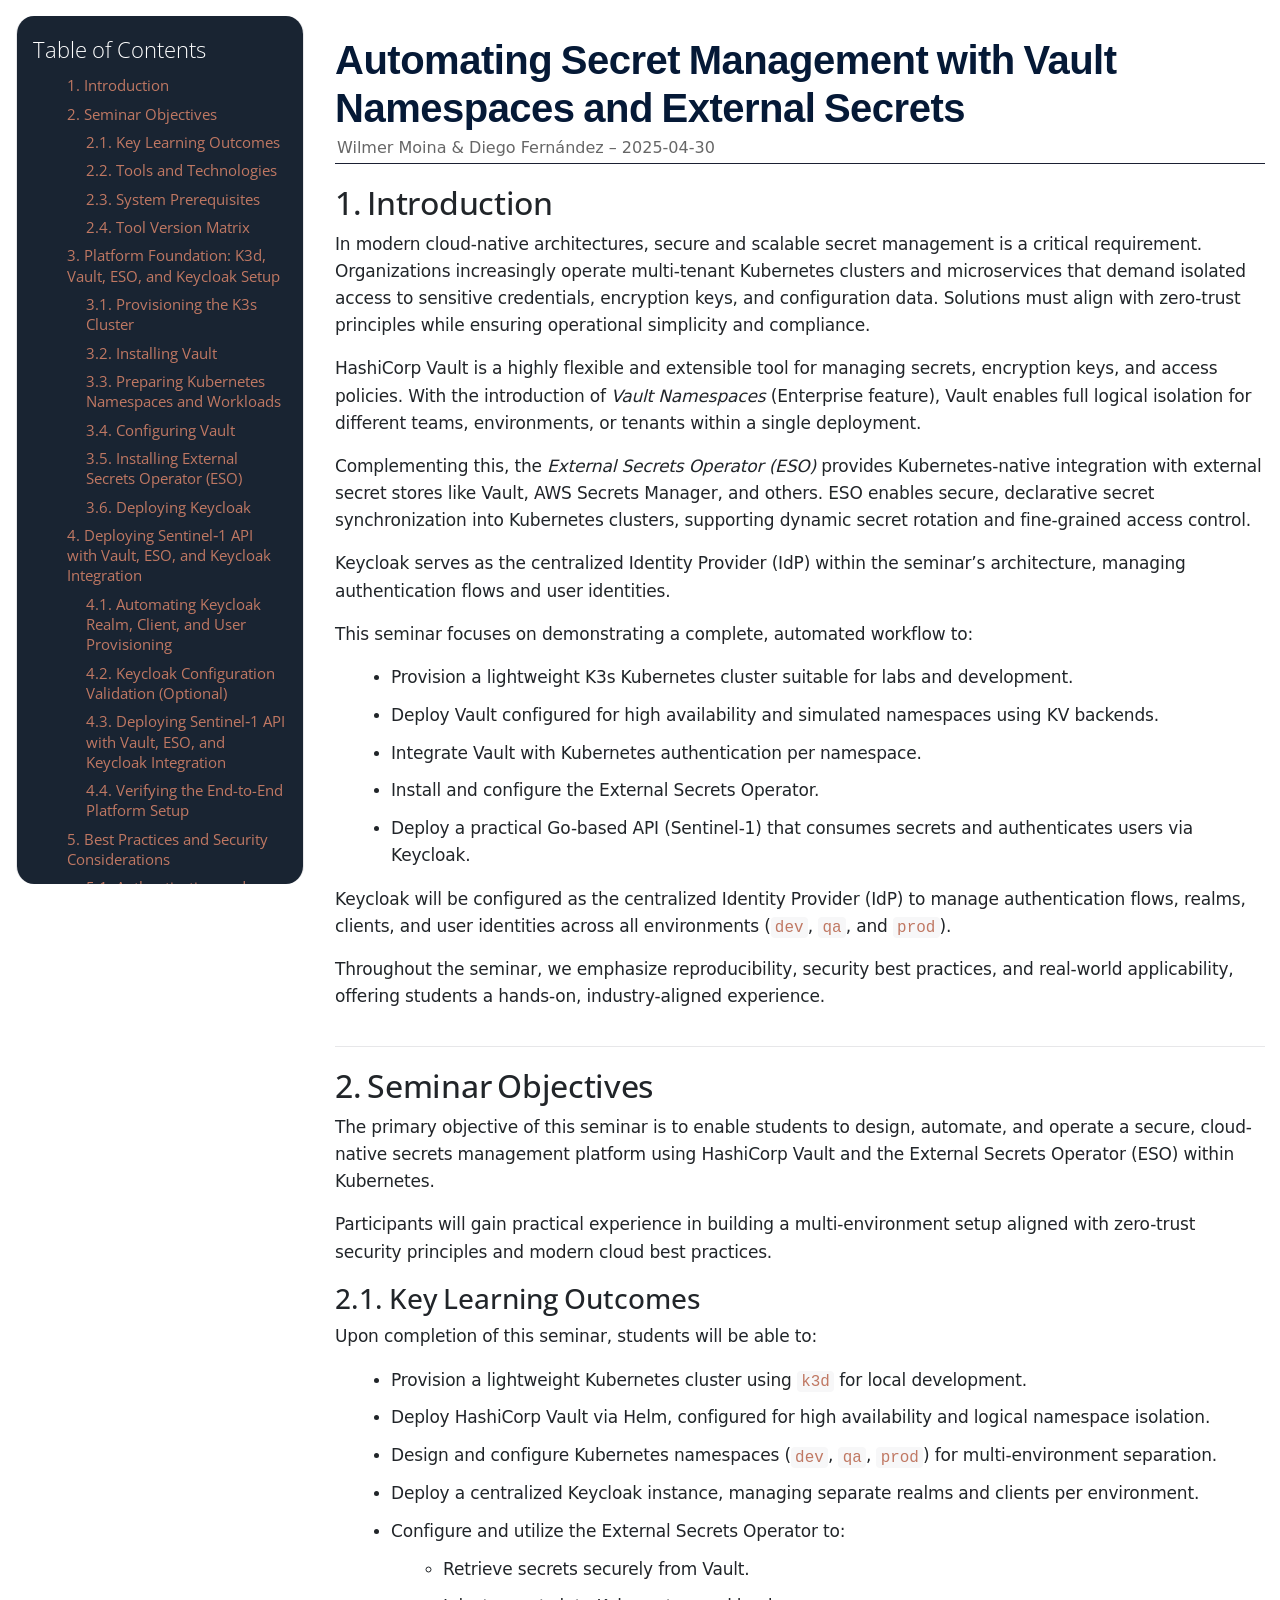
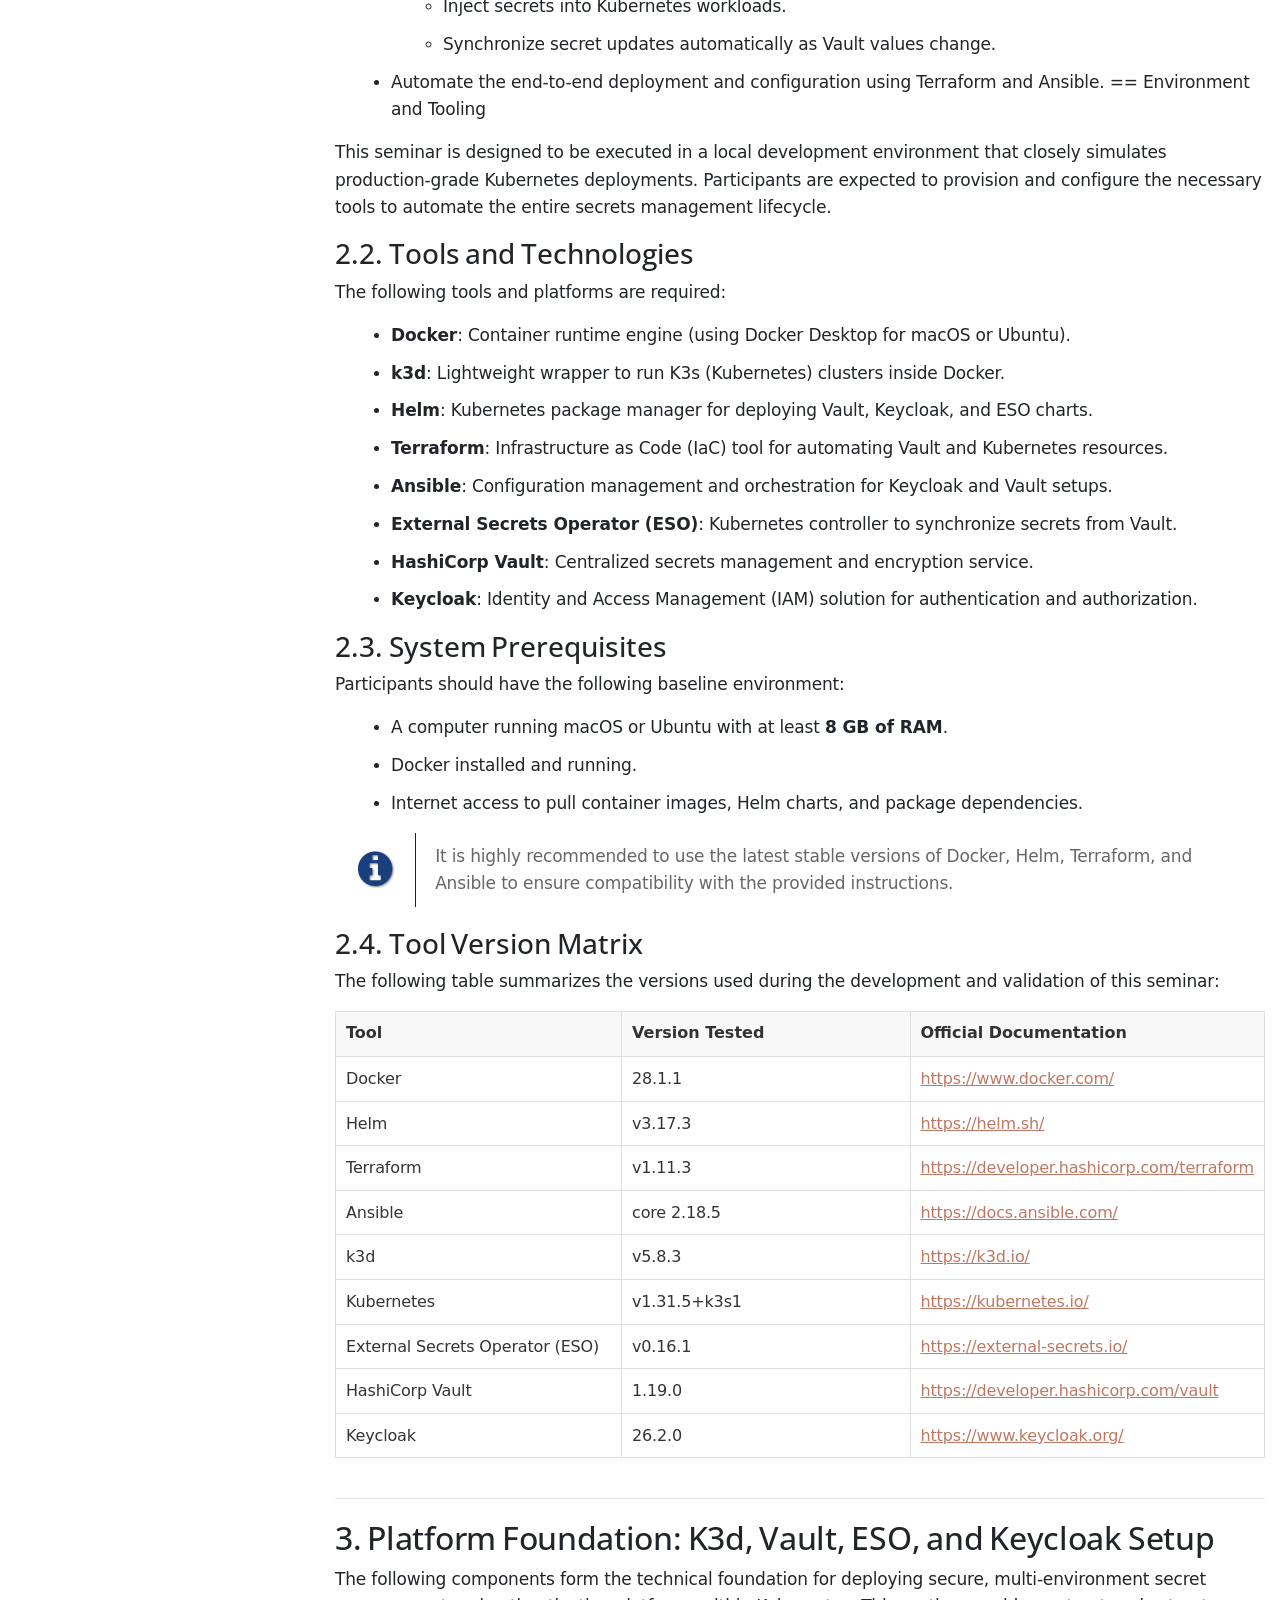
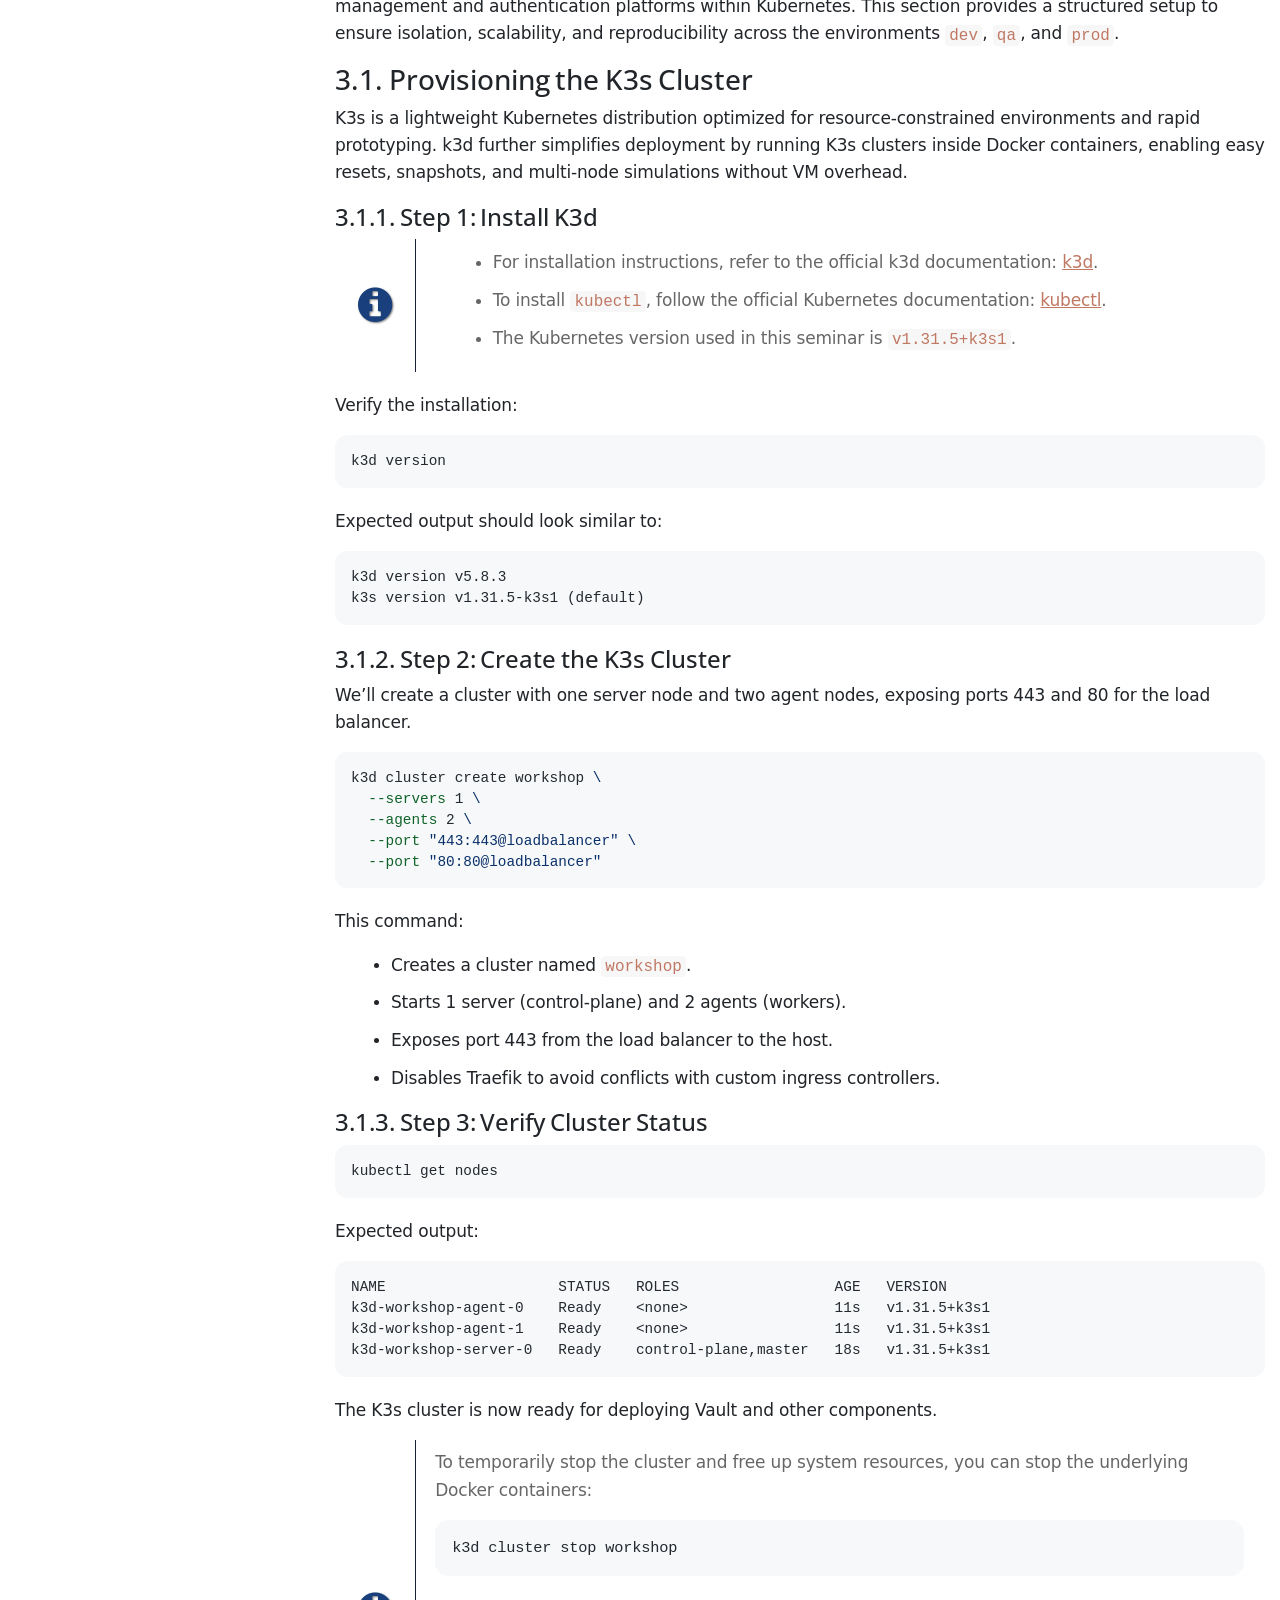
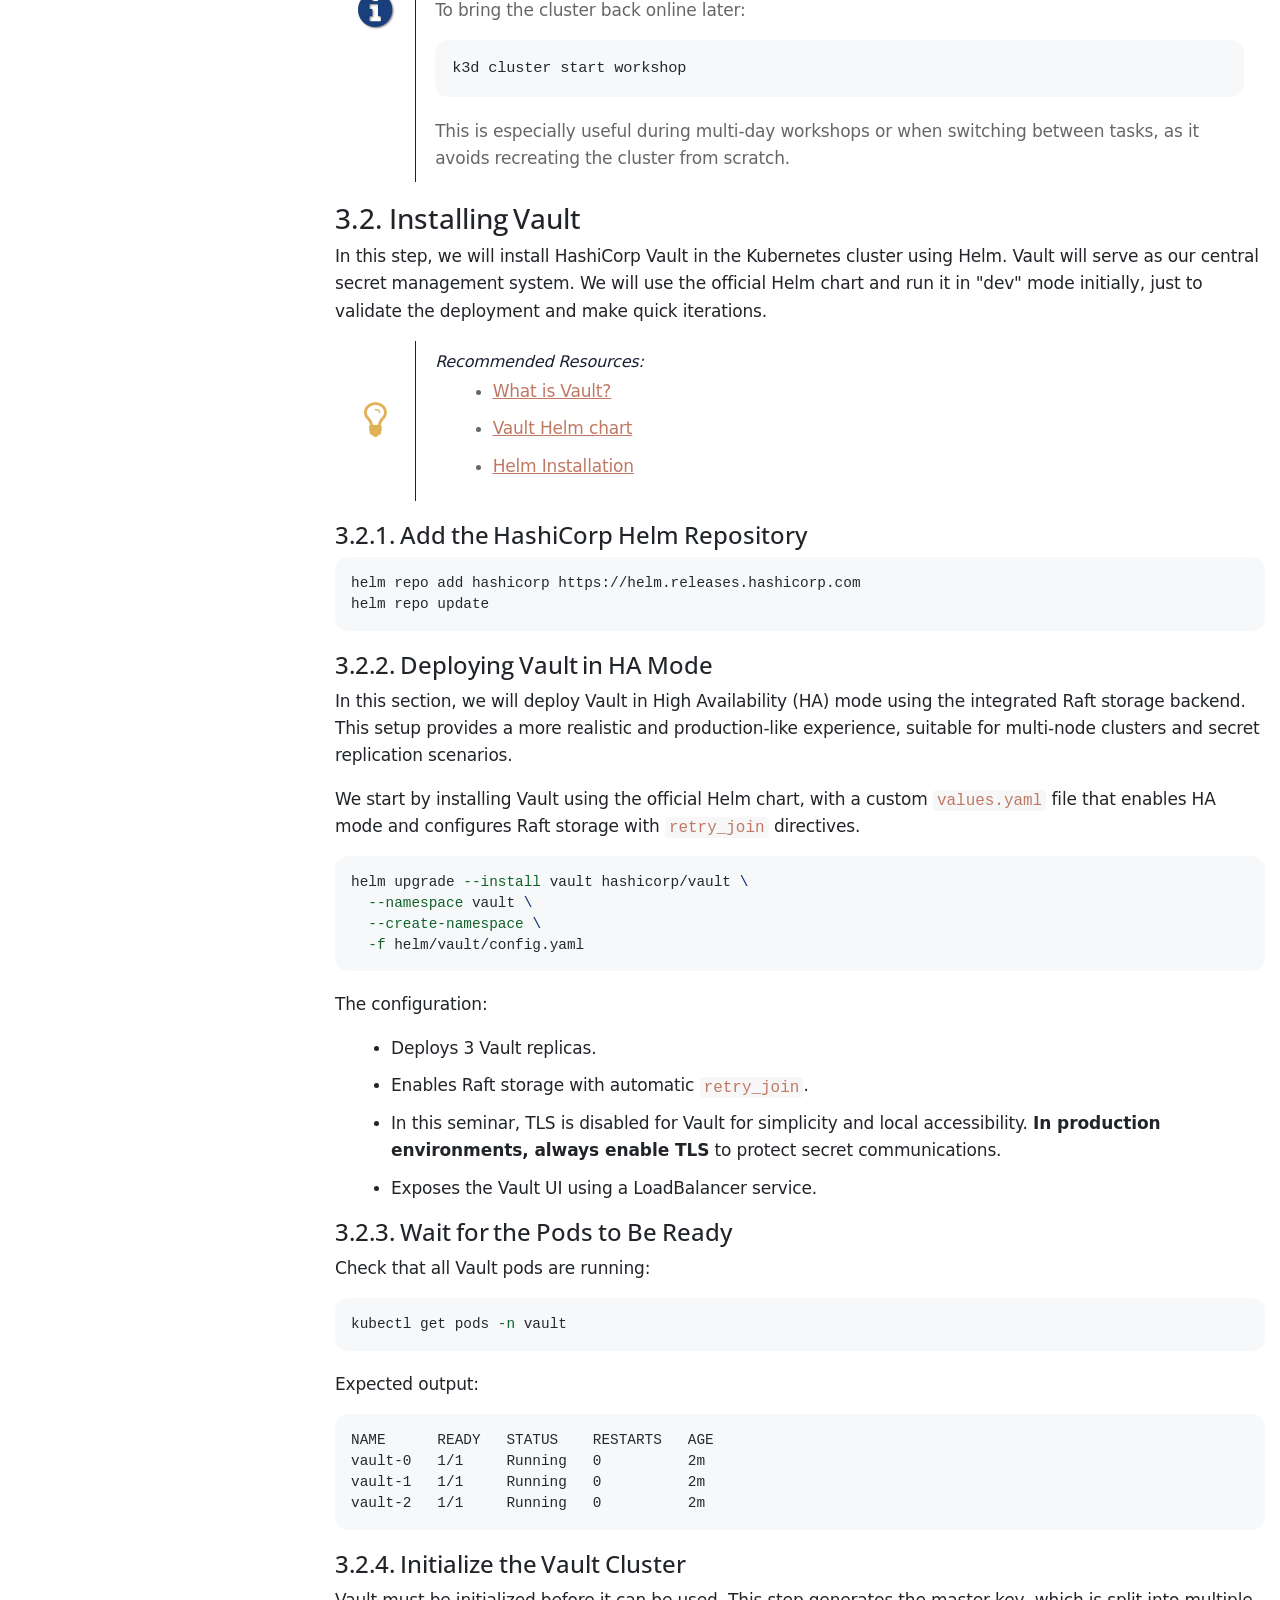
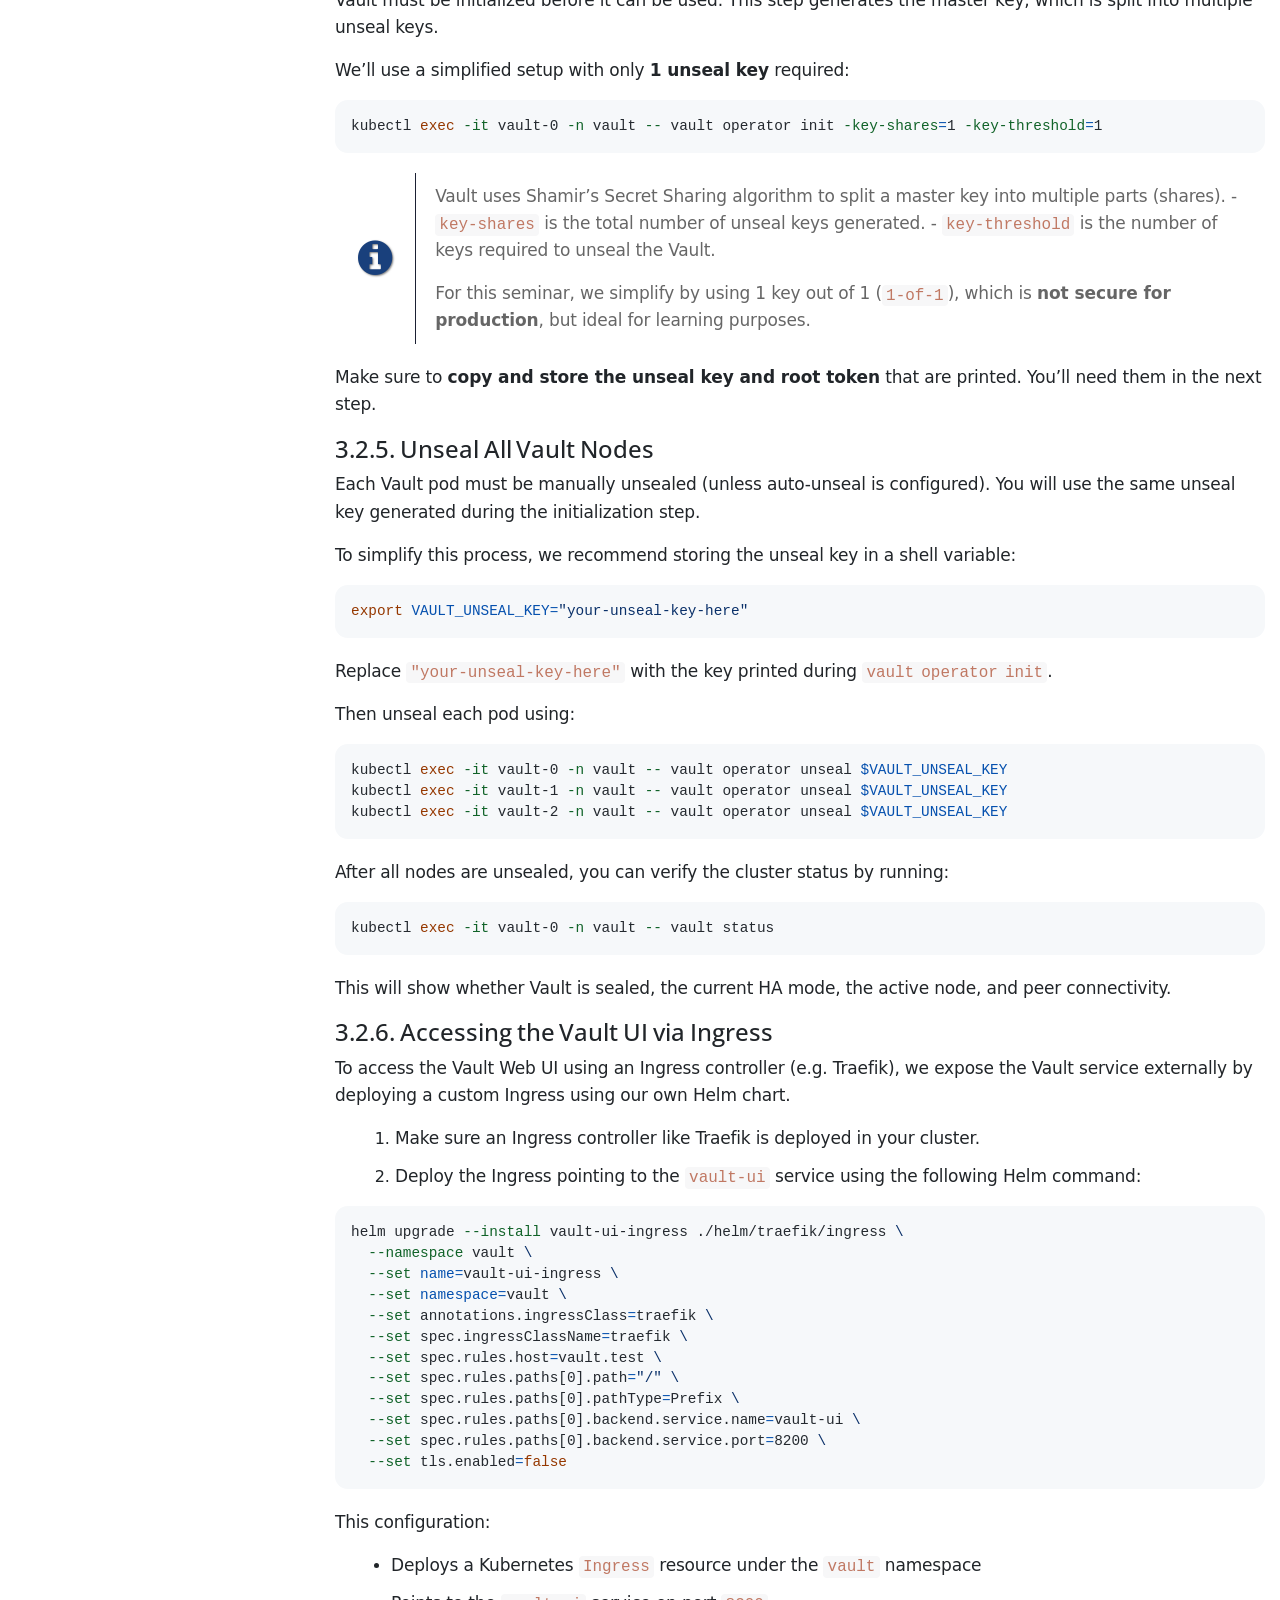
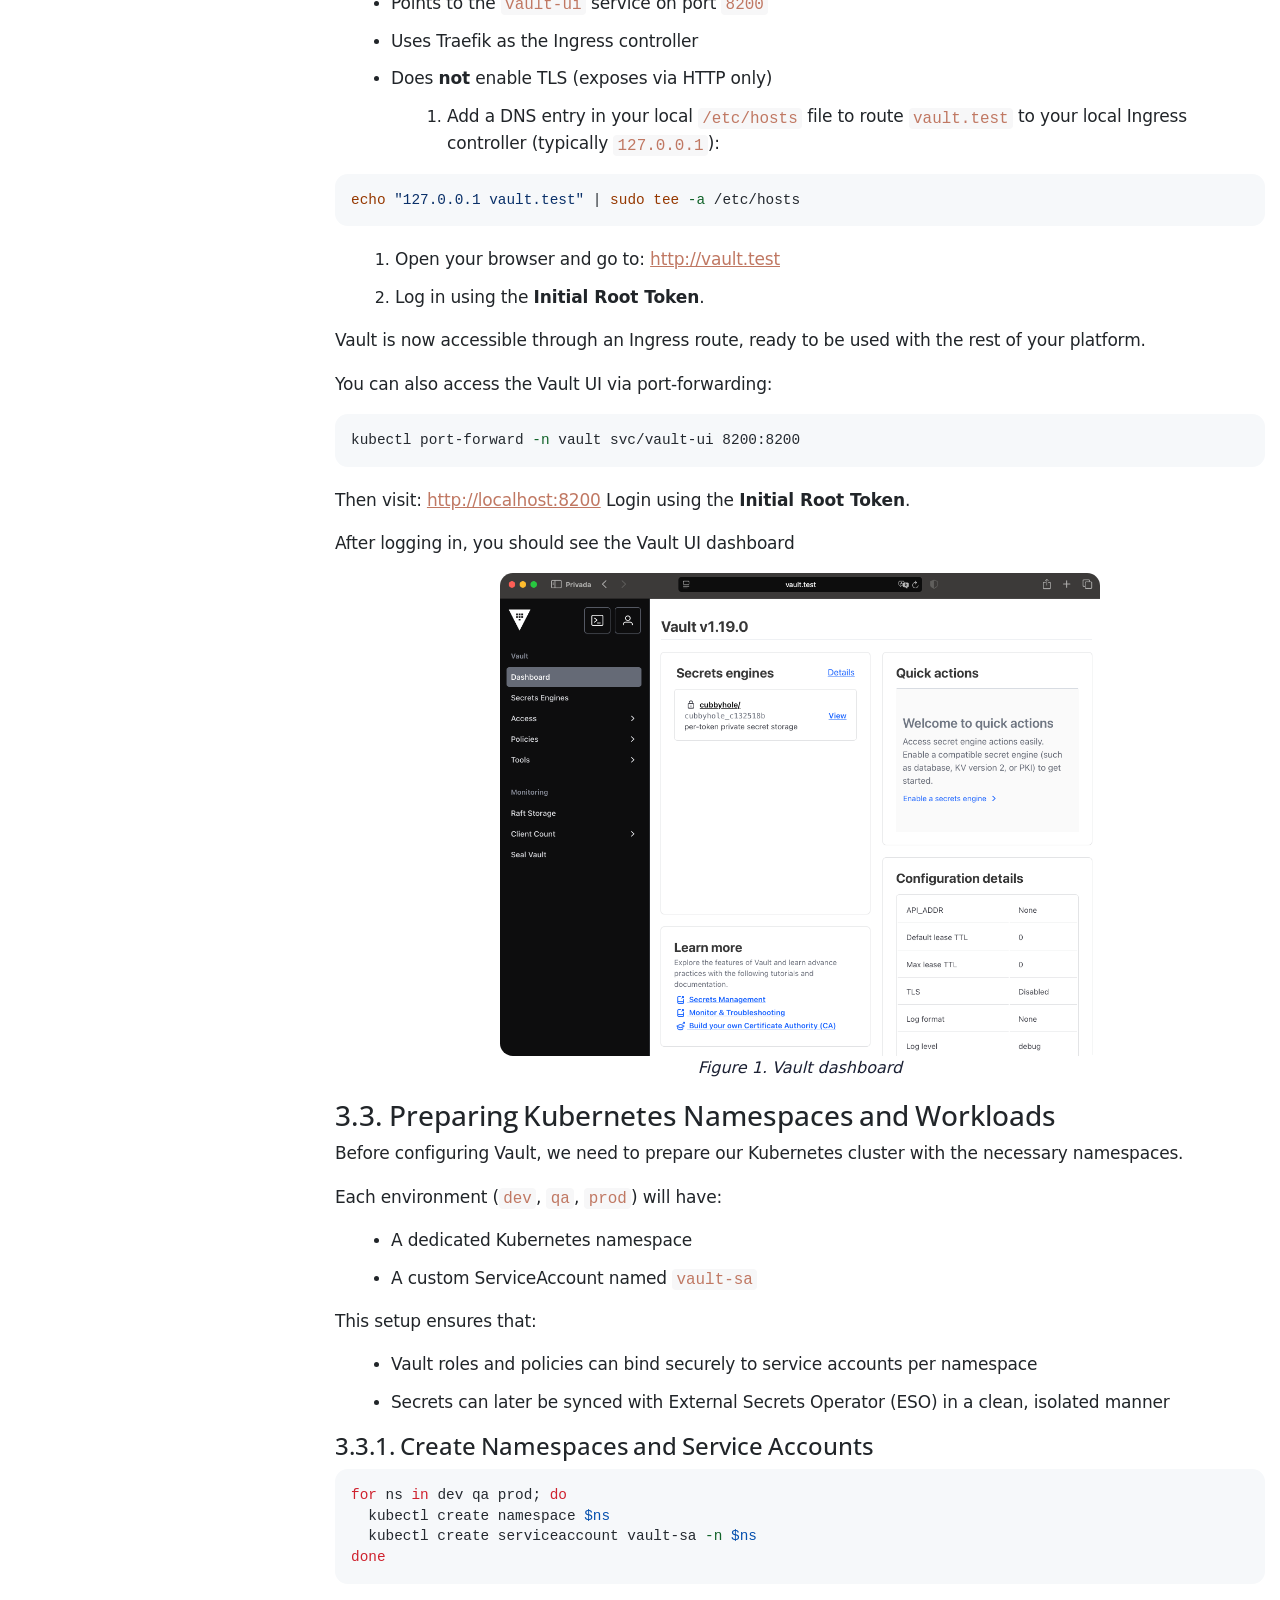
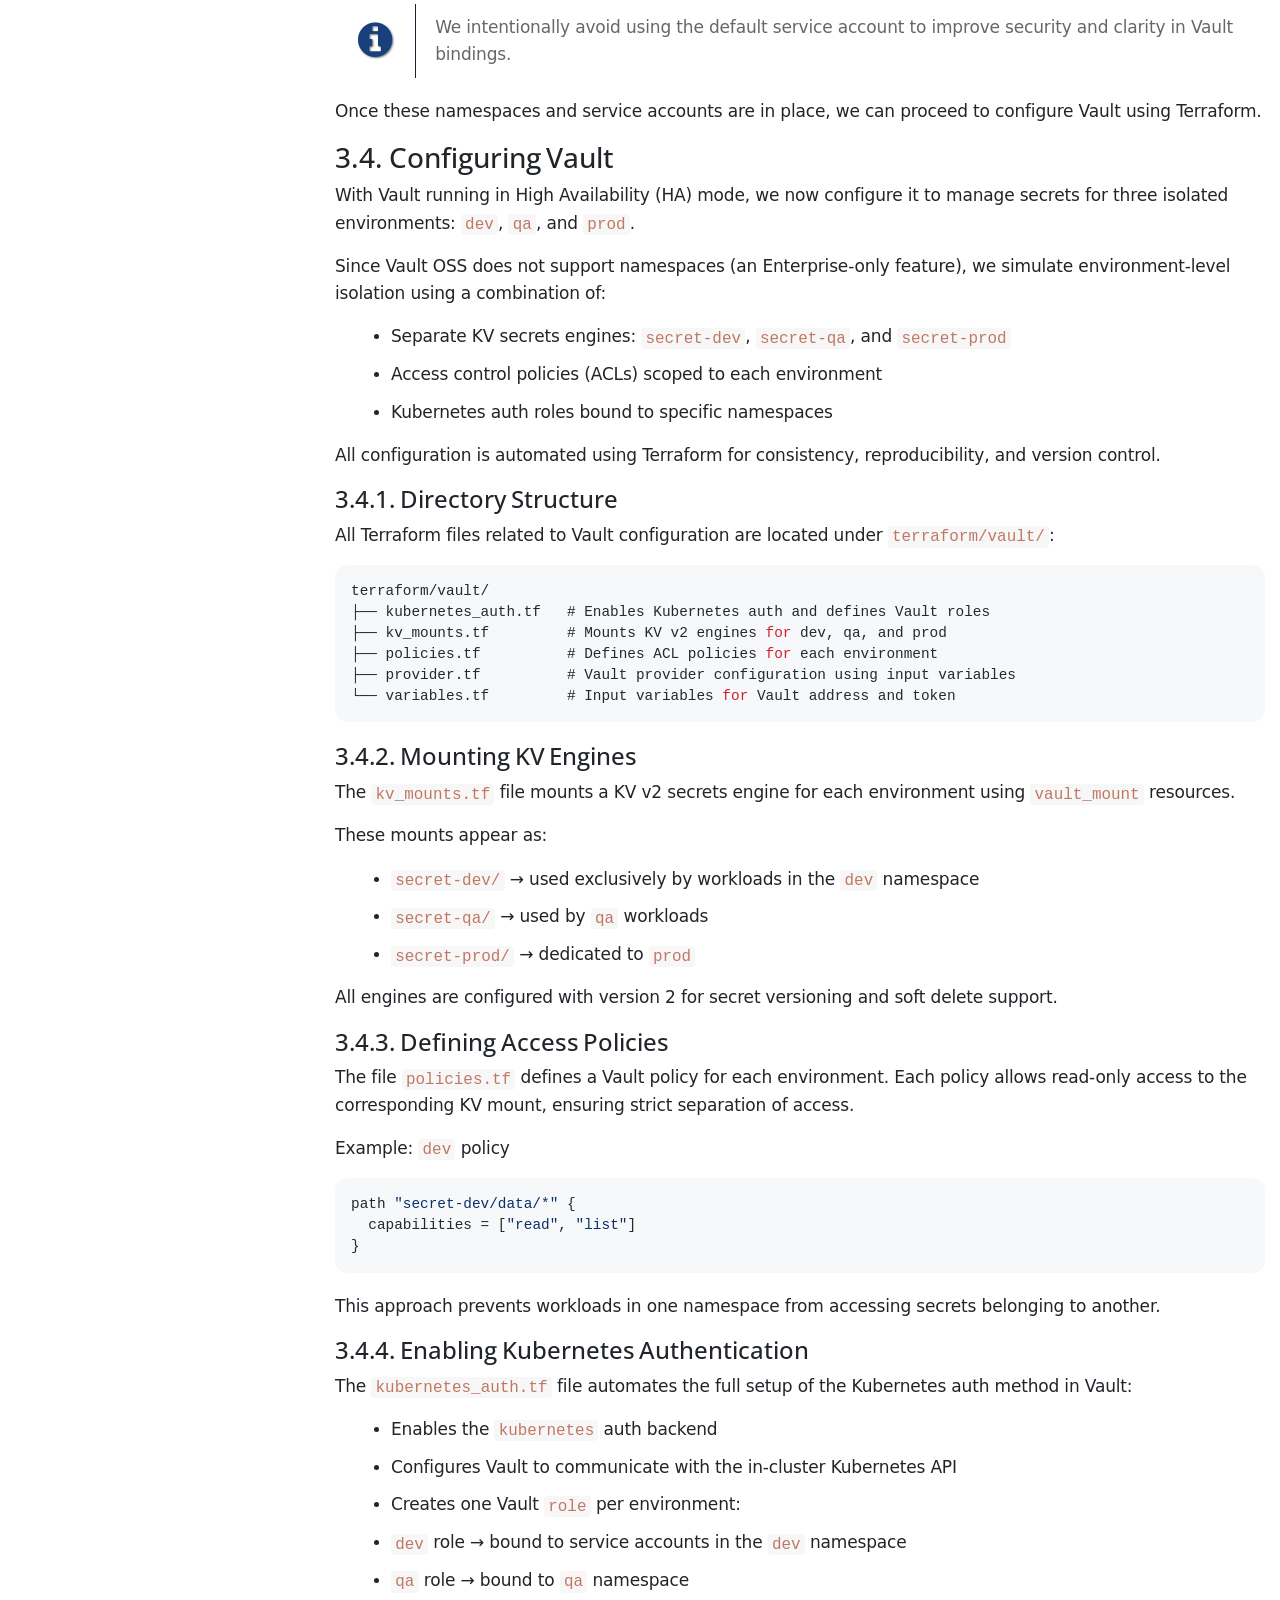
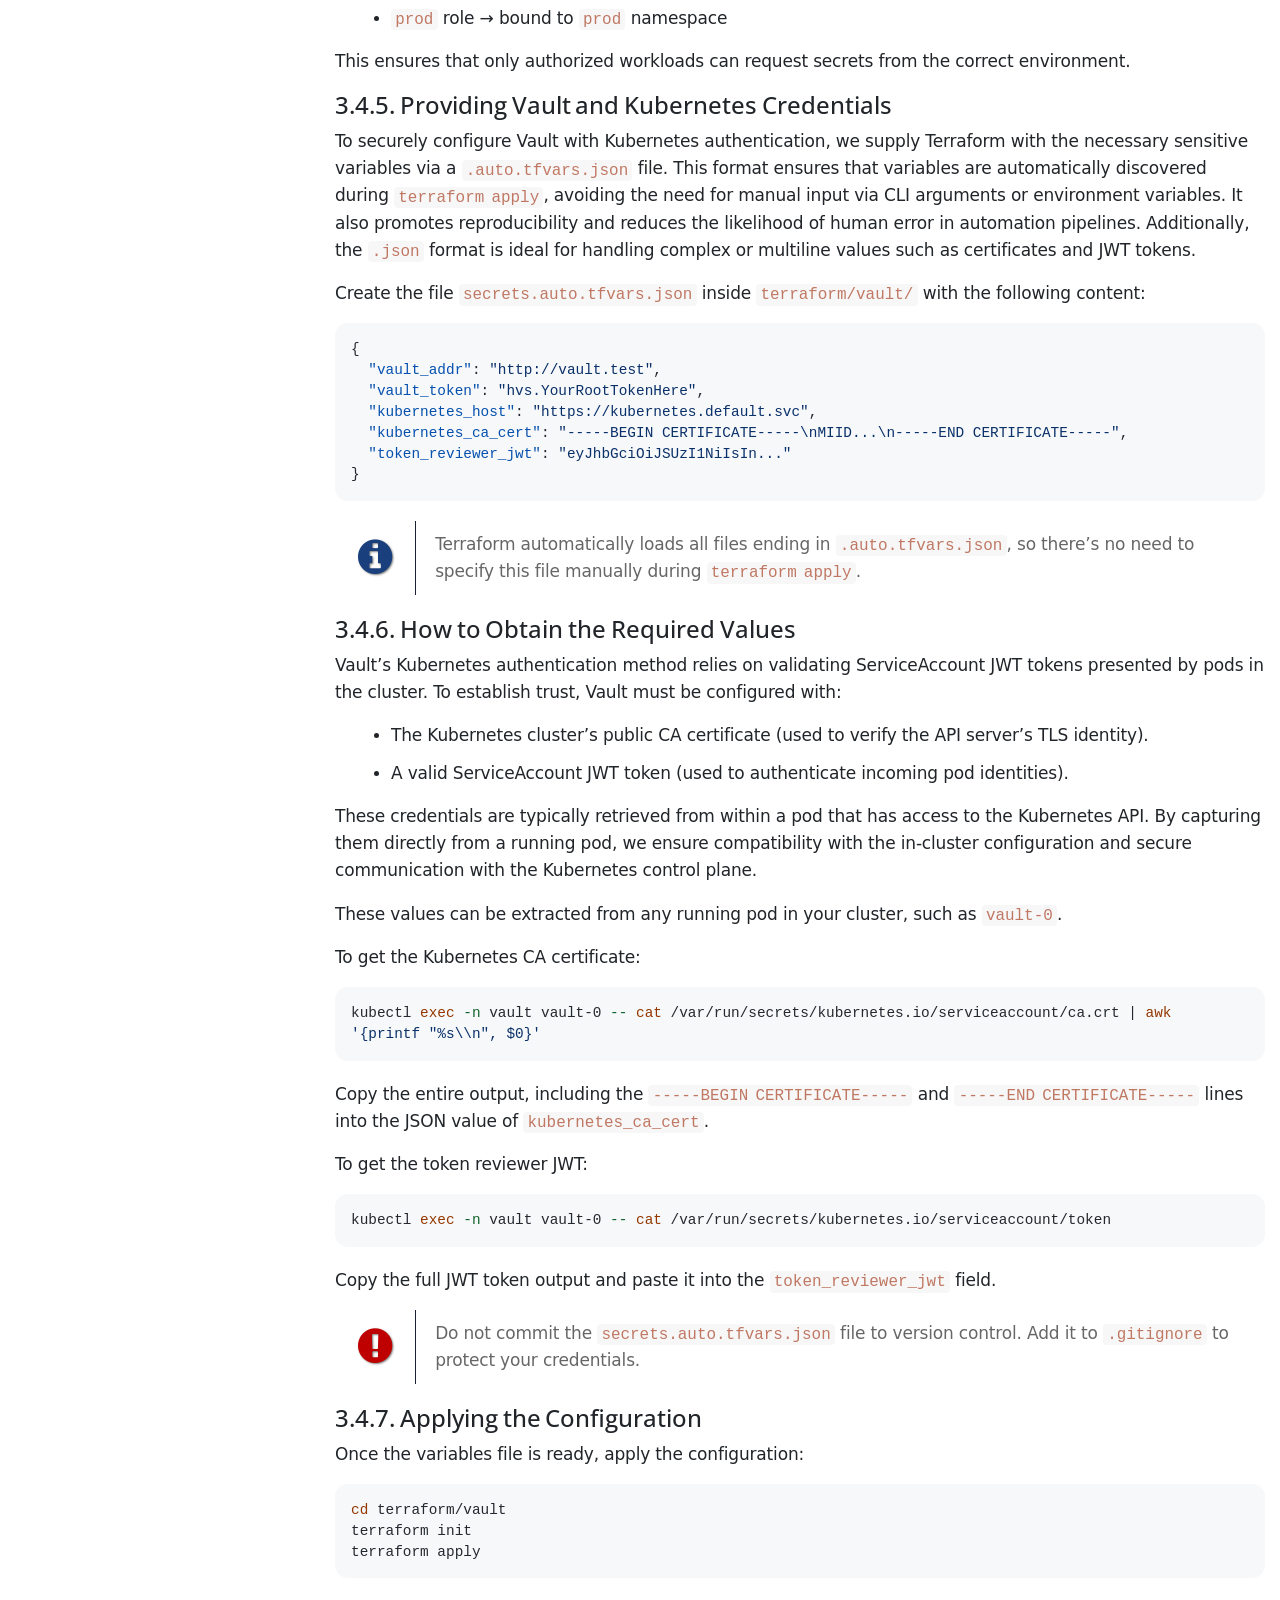
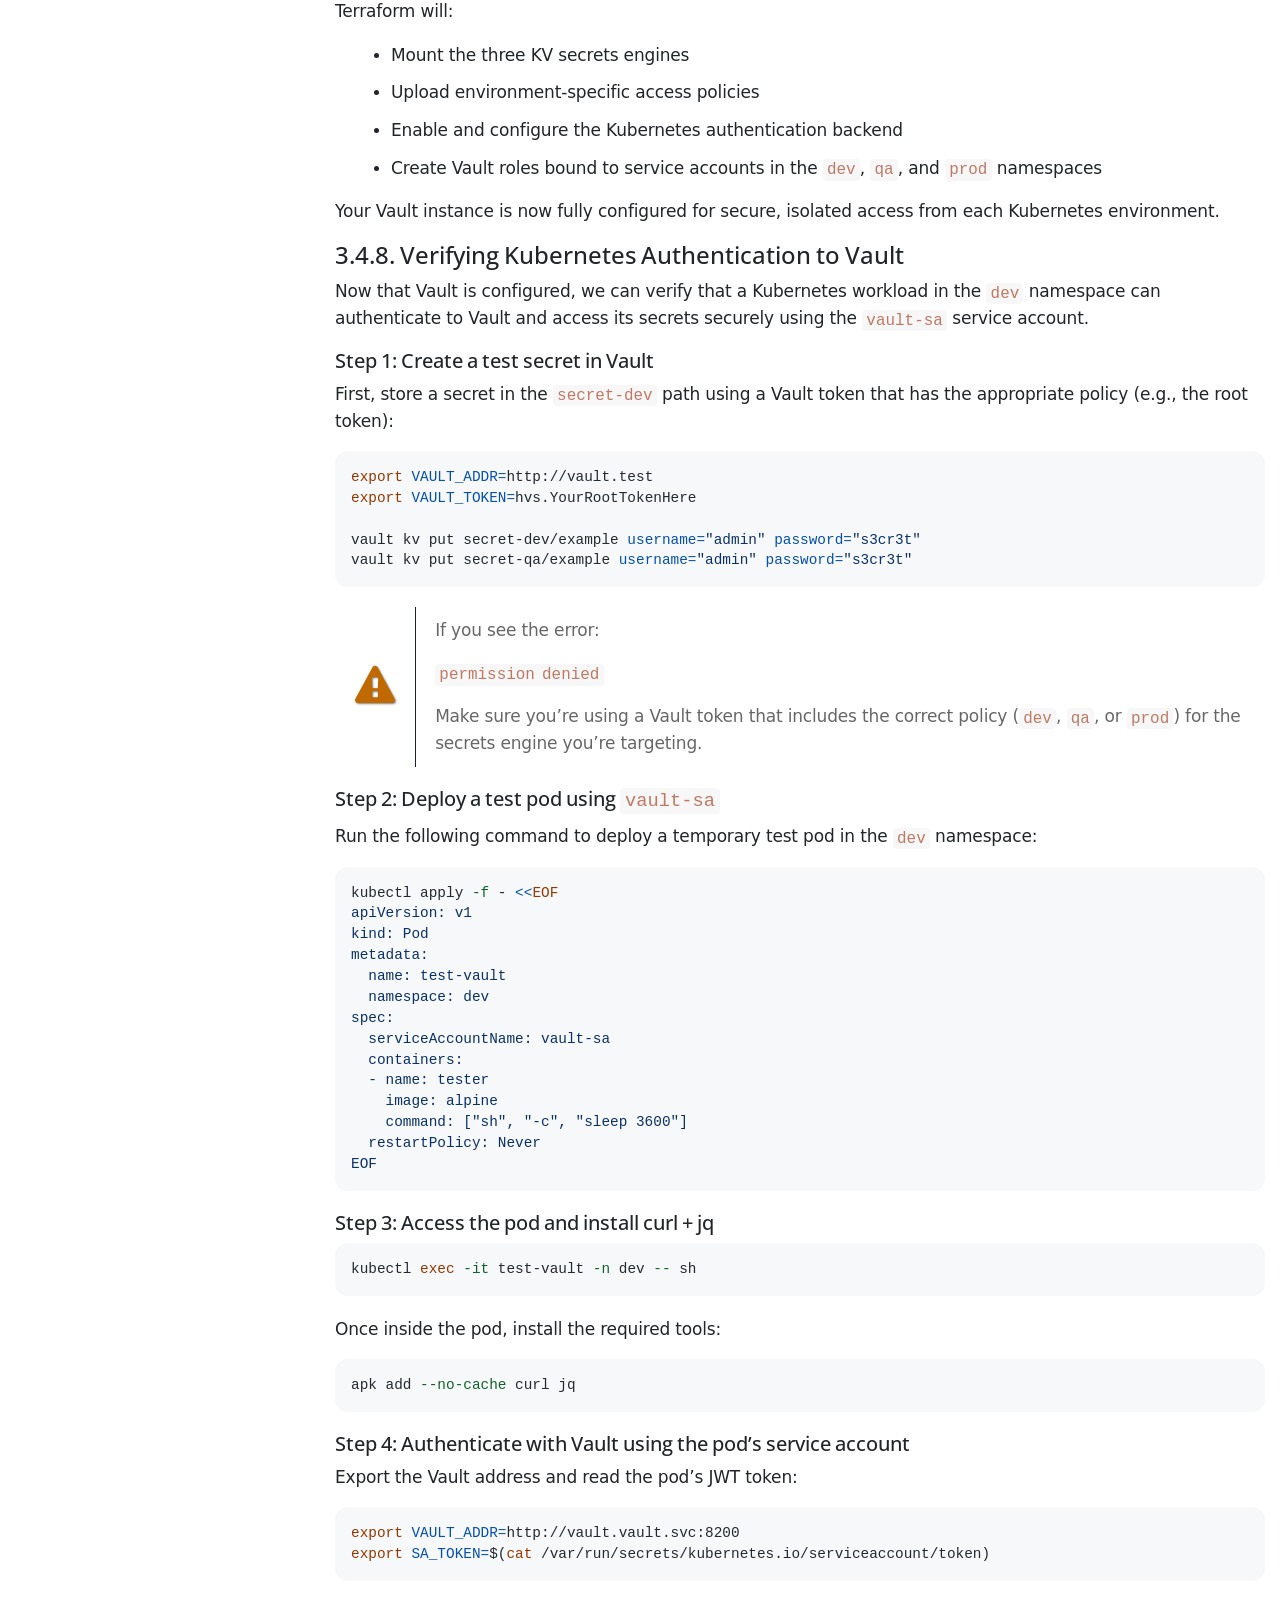
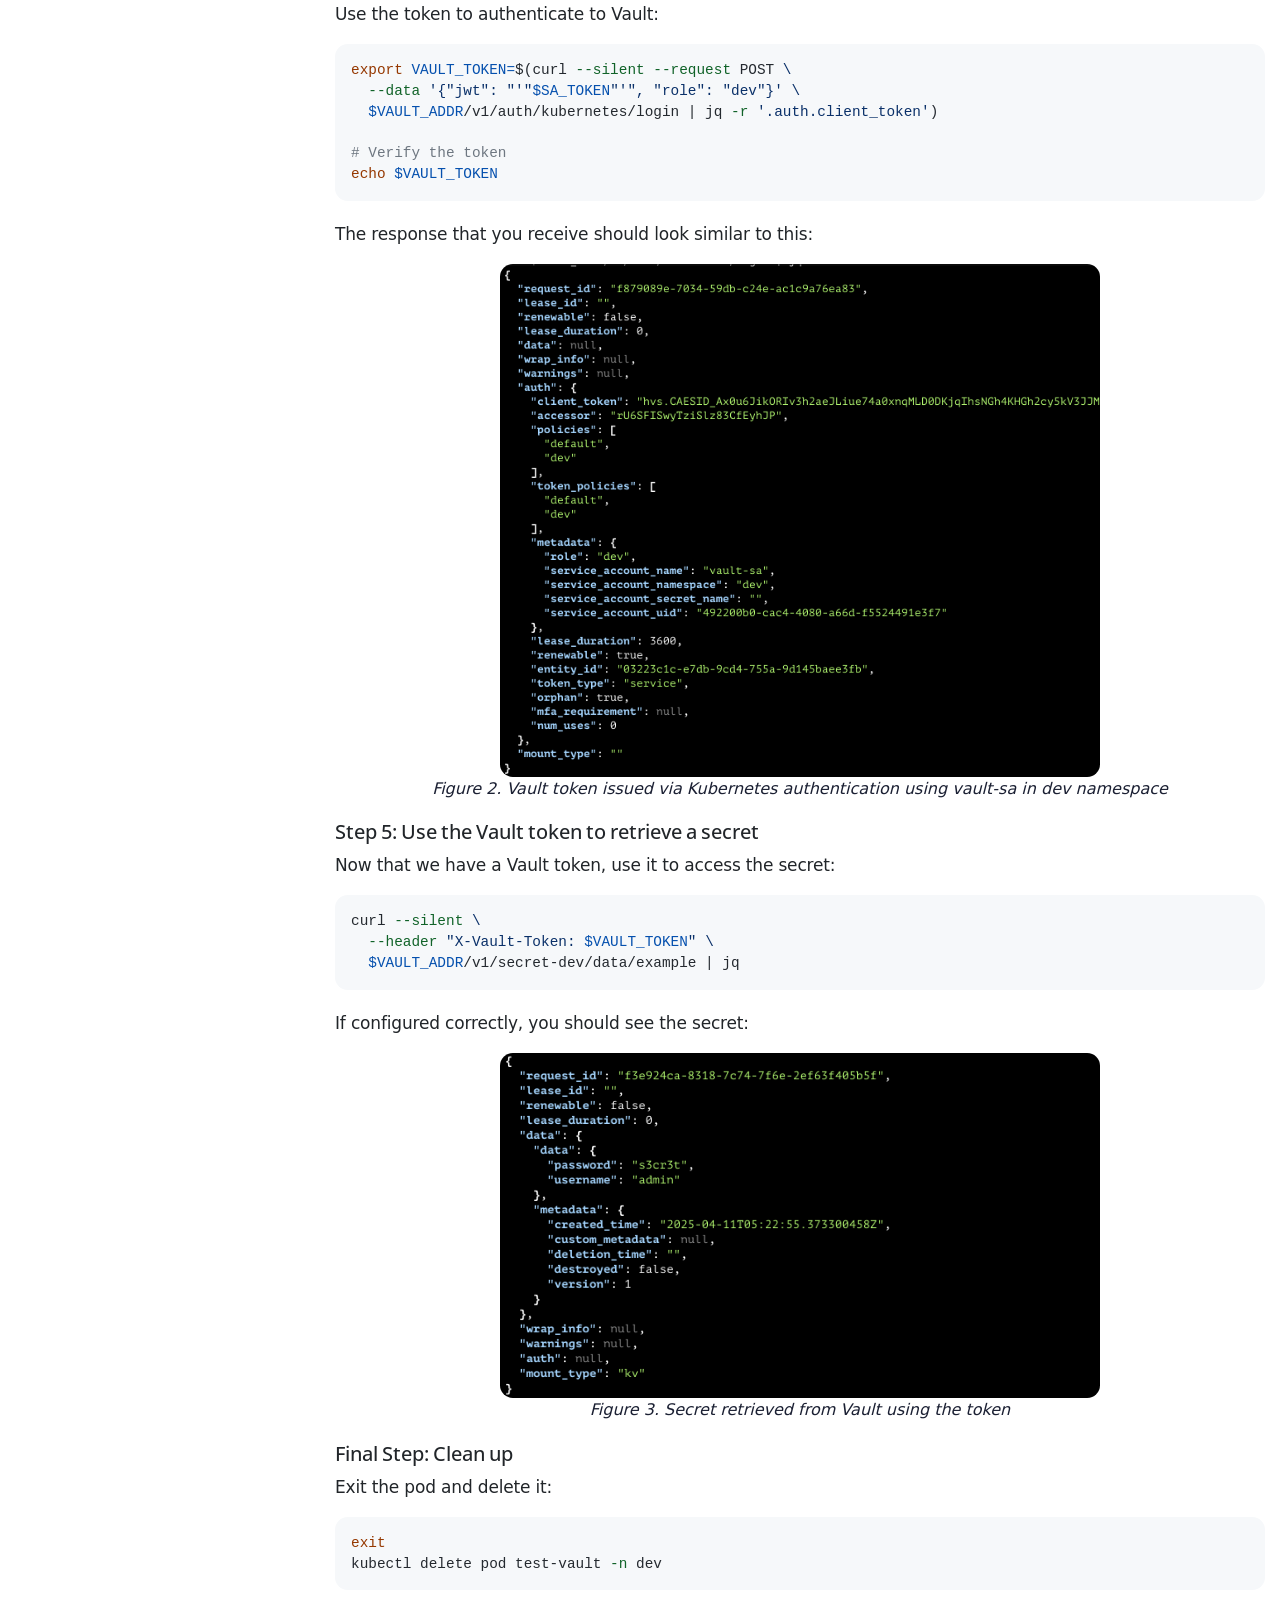
==== commit e9a6a4e3: "Update Readme" ====
--- a/docs/index.html
+++ b/docs/index.html
@@ -92,7 +92,7 @@
 <h1>Automating Secret Management with Vault Namespaces and External Secrets</h1>
 <div class="details">
 <span id="author" class="author">Wilmer Moina &amp; Diego Fernández</span><br>
-<span id="revdate">2025-04-27</span>
+<span id="revdate">2025-04-30</span>
 </div>
 <div id="toc" class="toc2">
 <div id="toctitle">Table of Contents</div>
@@ -780,7 +780,7 @@
 <div class="paragraph">
 <p>After logging in, you should see the Vault UI dashboard</p>
 </div>
-<div id="a346bb78-504e-4cce-8637-fa3c70eb6601" class="imageblock text-center">
+<div id="76ca3f66-03c0-4fe1-9287-28beae939fa3" class="imageblock text-center">
 <div class="content">
 <img src="images/vaultUI.png" alt="Vault UI" width="600">
 </div>
@@ -1199,7 +1199,7 @@
 <div class="paragraph">
 <p>The response that you receive should look similar to this:</p>
 </div>
-<div id="fb5b5f80-c9a3-4338-925b-b2a39a1acded" class="imageblock text-center">
+<div id="856d1832-8e5e-4b64-b42e-312d33071cdc" class="imageblock text-center">
 <div class="content">
 <img src="images/vaultToken.png" alt="Vault token login response" width="600">
 </div>
@@ -1221,7 +1221,7 @@
 <div class="paragraph">
 <p>If configured correctly, you should see the secret:</p>
 </div>
-<div id="f03bd657-4b51-4a18-9ce5-32ec5f138633" class="imageblock text-center">
+<div id="e33bc278-5a39-48ec-bed7-43d6e37dfa0a" class="imageblock text-center">
 <div class="content">
 <img src="images/vaultSecret.png" alt="Vault token login response" width="600">
 </div>
@@ -1503,7 +1503,7 @@
 <div class="paragraph">
 <p>The output should include both <code>username</code> and <code>password</code> keys encoded in base64.</p>
 </div>
-<div id="dfa052aa-bb08-497b-b2e2-5078d1090ca9" class="imageblock text-center">
+<div id="52e33766-63c7-4288-9f71-229e7674a207" class="imageblock text-center">
 <div class="content">
 <img src="images/syncedSecret.png" alt="Synced secret" width="450">
 </div>
@@ -1691,7 +1691,7 @@
 <div class="paragraph">
 <p>You now have Keycloak accessible through Ingress, consistent with how Vault is exposed.</p>
 </div>
-<div id="ecd883b1-4087-4873-99ee-e9f80d9a4aee" class="imageblock text-center">
+<div id="f1b88117-9b5e-4ebf-95fd-0c311e0e1ecf" class="imageblock text-center">
 <div class="content">
 <img src="images/keycloakUI.png" alt="Keycloak UI" width="600">
 </div>
@@ -1878,13 +1878,13 @@
 </tr>
 </table>
 </div>
-<div id="cdd11456-6eef-47e7-9926-41090864b419" class="imageblock text-center">
+<div id="93eeff8a-e6db-41d7-b434-288f9991ec1f" class="imageblock text-center">
 <div class="content">
 <img src="images/keycloak-client-output.png" alt="Client credentials log" width="400">
 </div>
 <div class="title">Figure 6. Ansible output showing client credentials</div>
 </div>
-<div id="e63efe5f-1612-4dd4-bd85-4a2eece594d1" class="imageblock text-center">
+<div id="4bf05a87-469f-4688-9d29-502f560f8eb5" class="imageblock text-center">
 <div class="content">
 <img src="images/vault-client-secret-sentinel.png" alt="Vault KV storage" width="840">
 </div>
@@ -2389,13 +2389,13 @@
 <h2 id="_list_of_figures">7. List of figures</h2>
 <div class="sectionbody">
 <div class="paragraph">
-<p><a href="#a346bb78-504e-4cce-8637-fa3c70eb6601">Figure 1.</a> Vault dashboard<br>
-<a href="#fb5b5f80-c9a3-4338-925b-b2a39a1acded">Figure 2.</a> Vault token issued via Kubernetes authentication using vault-sa in dev namespace<br>
-<a href="#f03bd657-4b51-4a18-9ce5-32ec5f138633">Figure 3.</a> Secret retrieved from Vault using the token<br>
-<a href="#dfa052aa-bb08-497b-b2e2-5078d1090ca9">Figure 4.</a> Vault secret synced to Kubernetes<br>
-<a href="#ecd883b1-4087-4873-99ee-e9f80d9a4aee">Figure 5.</a> User interface of Keycloak<br>
-<a href="#cdd11456-6eef-47e7-9926-41090864b419">Figure 6.</a> Ansible output showing client credentials<br>
-<a href="#e63efe5f-1612-4dd4-bd85-4a2eece594d1">Figure 7.</a> Credentials stored in Vault<br></p>
+<p><a href="#76ca3f66-03c0-4fe1-9287-28beae939fa3">Figure 1.</a> Vault dashboard<br>
+<a href="#856d1832-8e5e-4b64-b42e-312d33071cdc">Figure 2.</a> Vault token issued via Kubernetes authentication using vault-sa in dev namespace<br>
+<a href="#e33bc278-5a39-48ec-bed7-43d6e37dfa0a">Figure 3.</a> Secret retrieved from Vault using the token<br>
+<a href="#52e33766-63c7-4288-9f71-229e7674a207">Figure 4.</a> Vault secret synced to Kubernetes<br>
+<a href="#f1b88117-9b5e-4ebf-95fd-0c311e0e1ecf">Figure 5.</a> User interface of Keycloak<br>
+<a href="#93eeff8a-e6db-41d7-b434-288f9991ec1f">Figure 6.</a> Ansible output showing client credentials<br>
+<a href="#4bf05a87-469f-4688-9d29-502f560f8eb5">Figure 7.</a> Credentials stored in Vault<br></p>
 </div>
 <link href="https://cdn.jsdelivr.net/npm/bootstrap@5.1.3/dist/css/bootstrap.min.css" rel="stylesheet" integrity="sha384-1BmE4kWBq78iYhFldvKuhfTAU6auU8tT94WrHftjDbrCEXSU1oBoqyl2QvZ6jIW3" crossorigin="anonymous">
 </div>
@@ -2403,7 +2403,7 @@
 </div>
 <div id="footer">
 <div id="footer-text">
-Last updated 2025-04-27 12:33:57 +0200
+Last updated 2025-04-30 00:09:18 +0200
 </div>
 </div>
 </body>
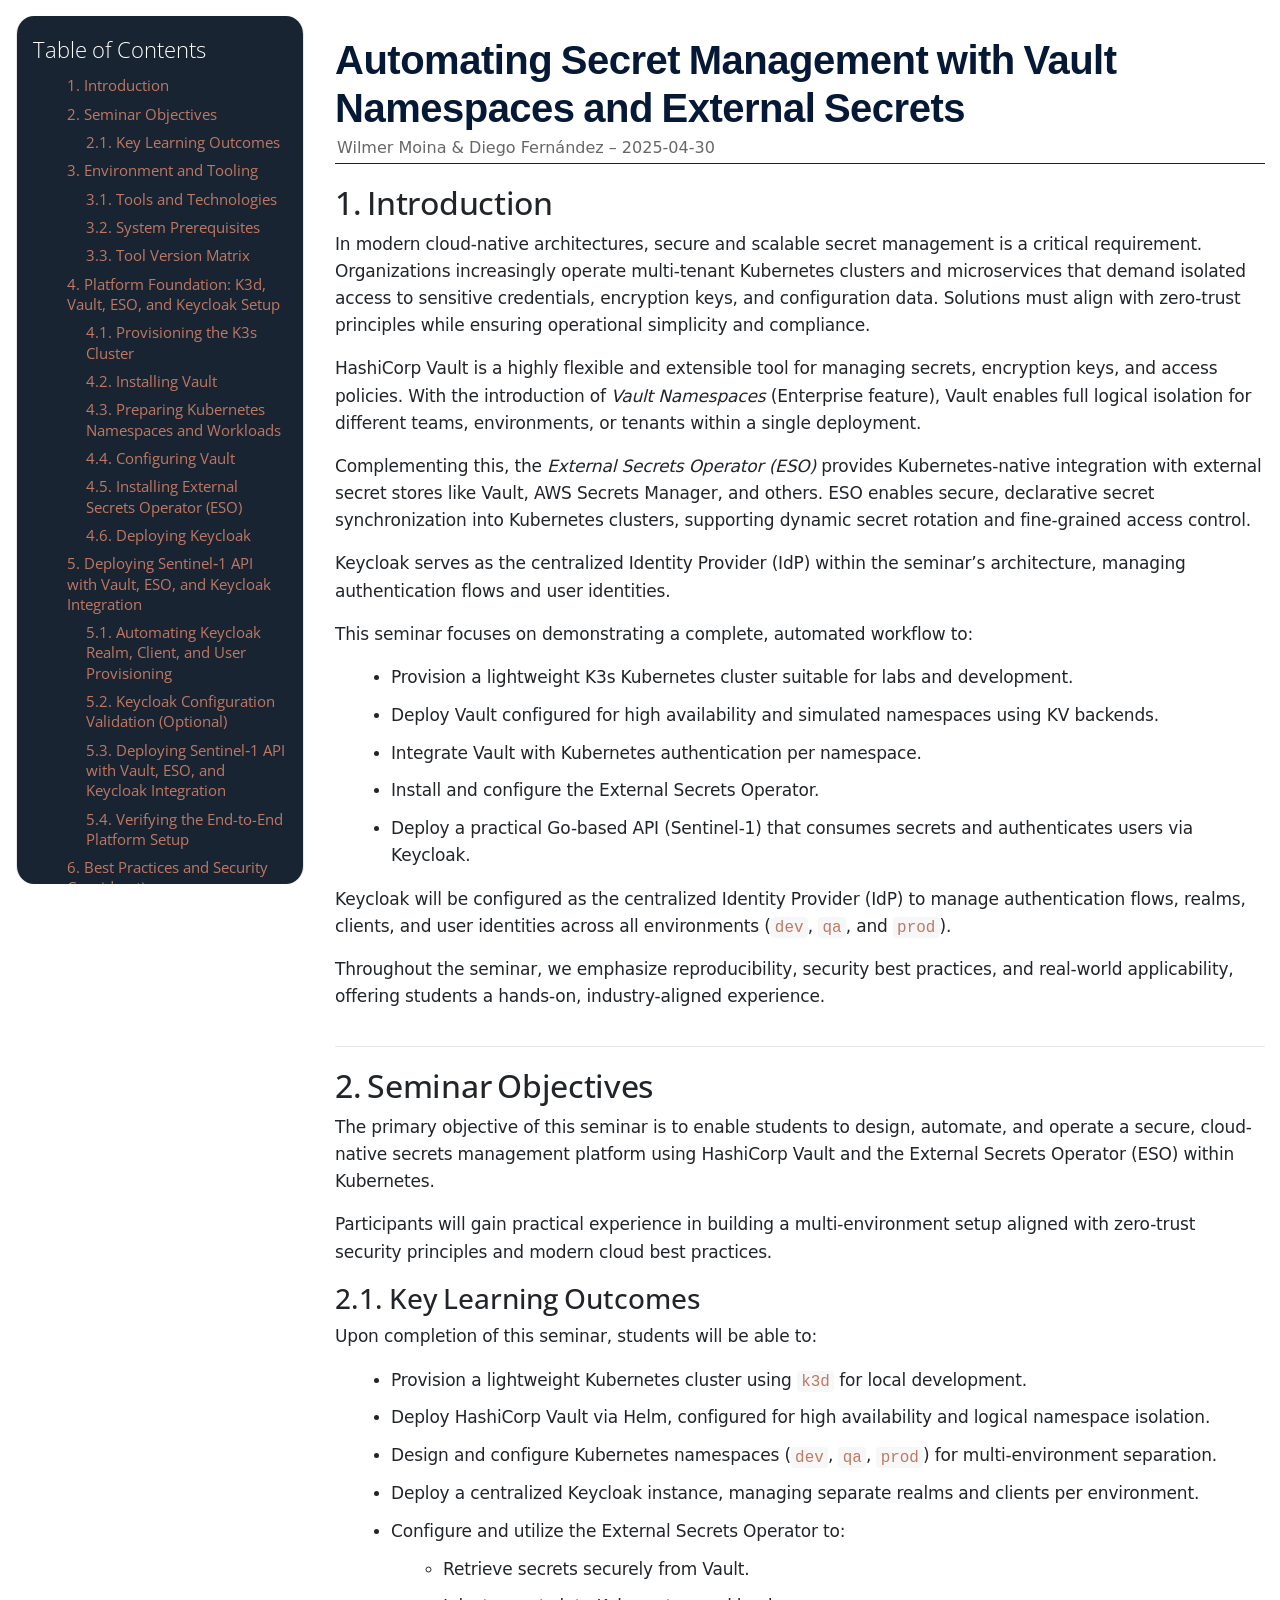
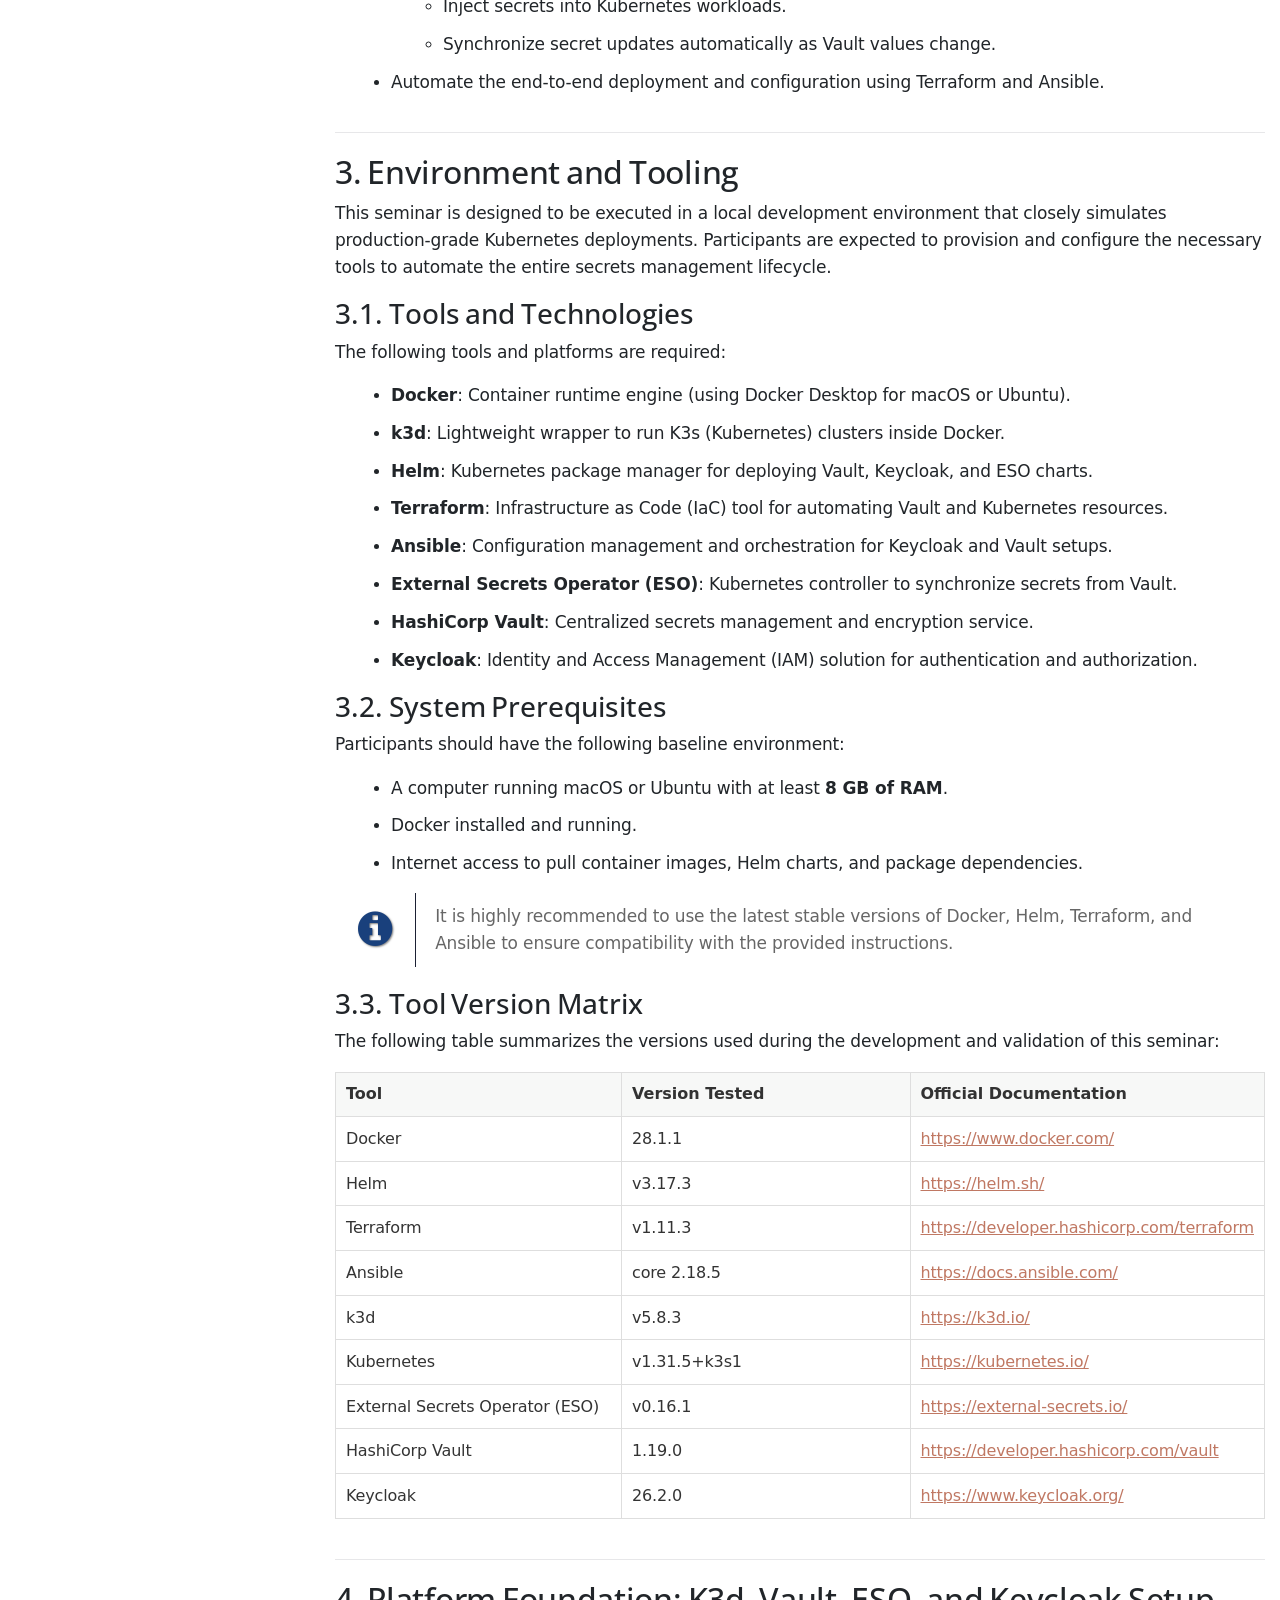
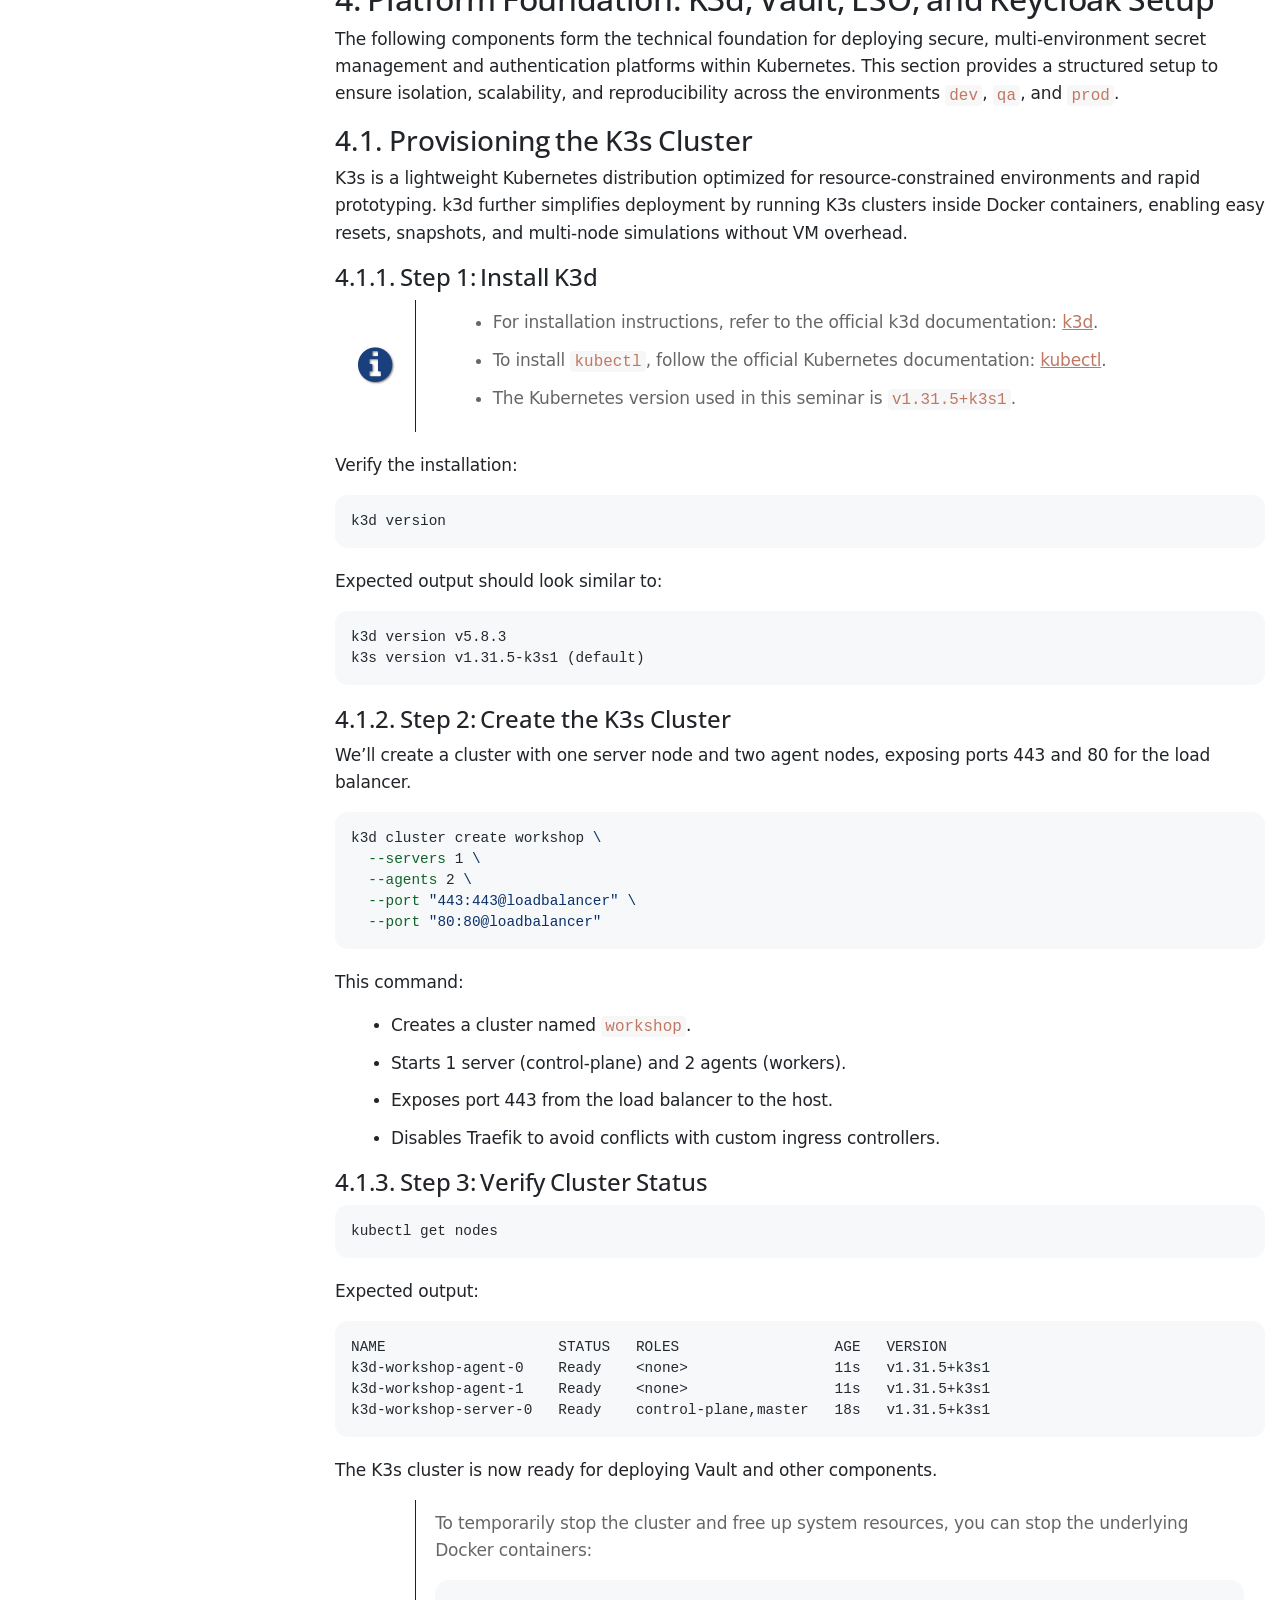
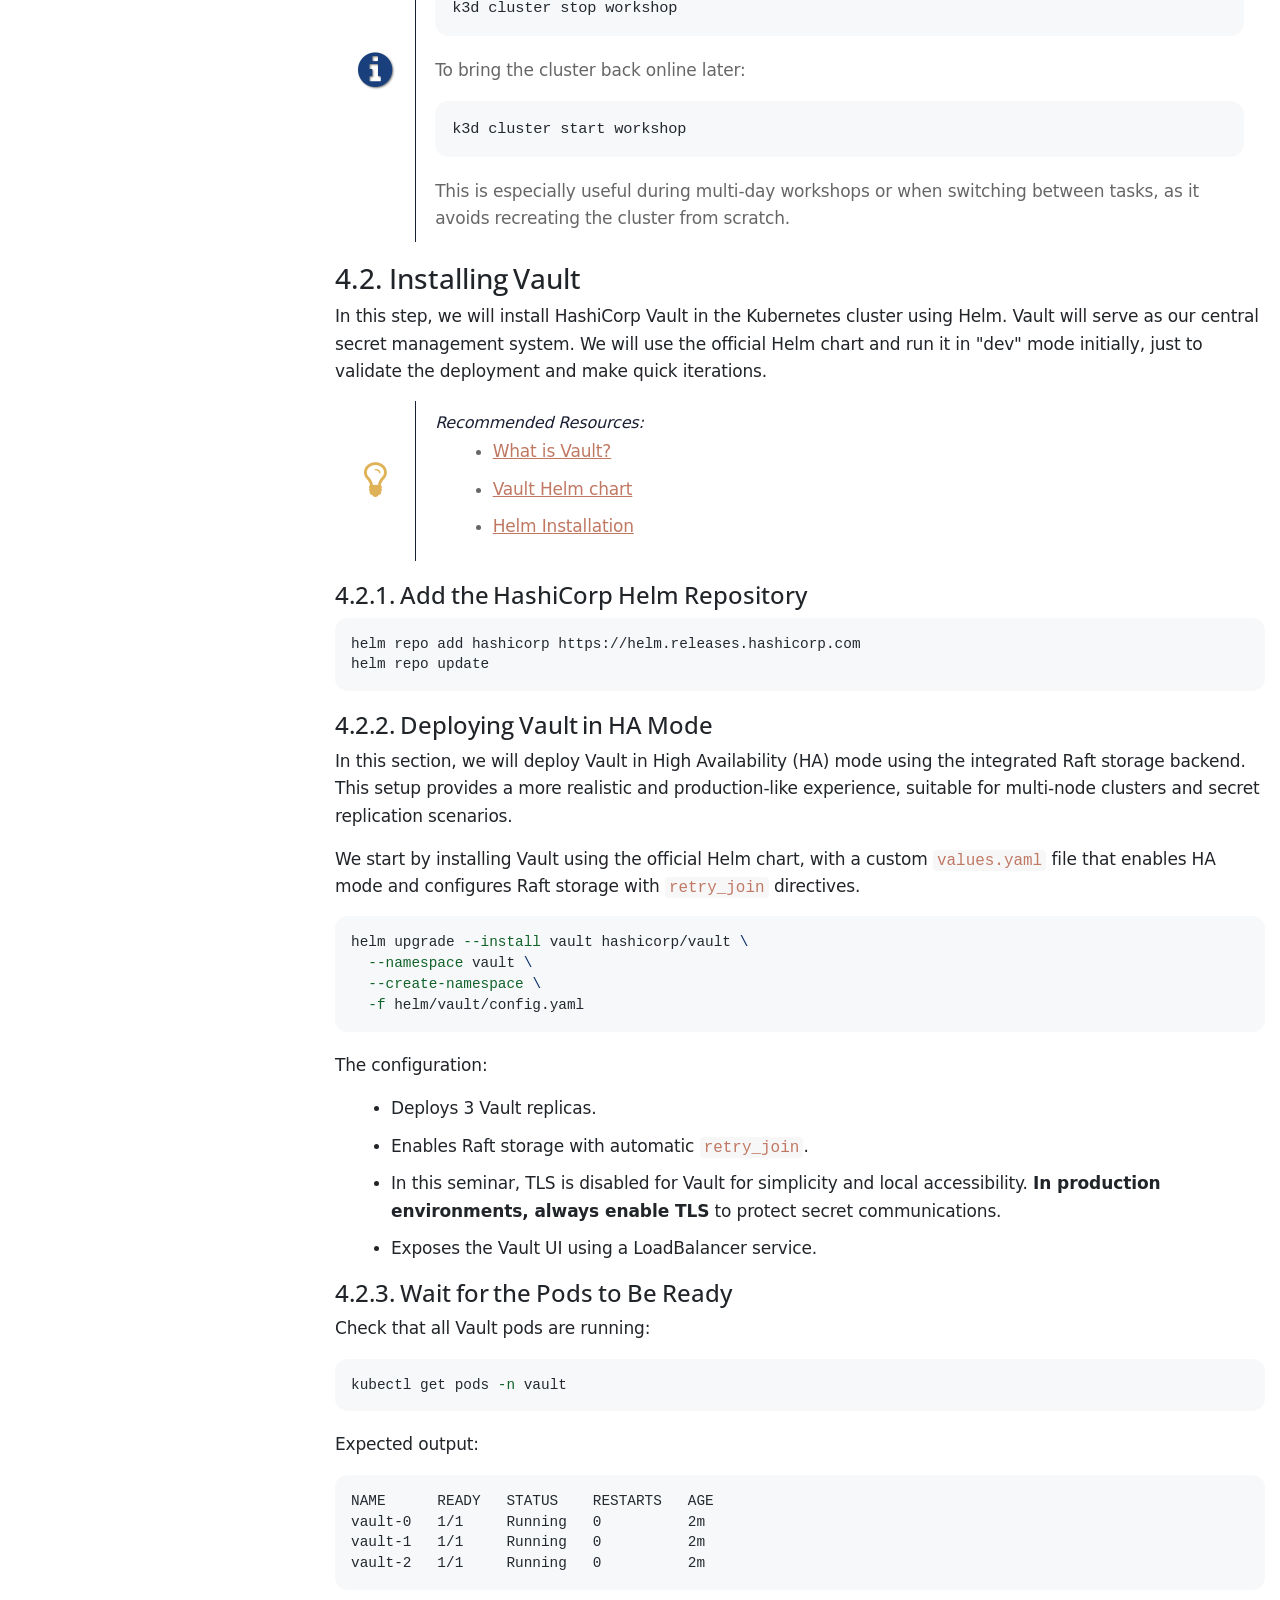
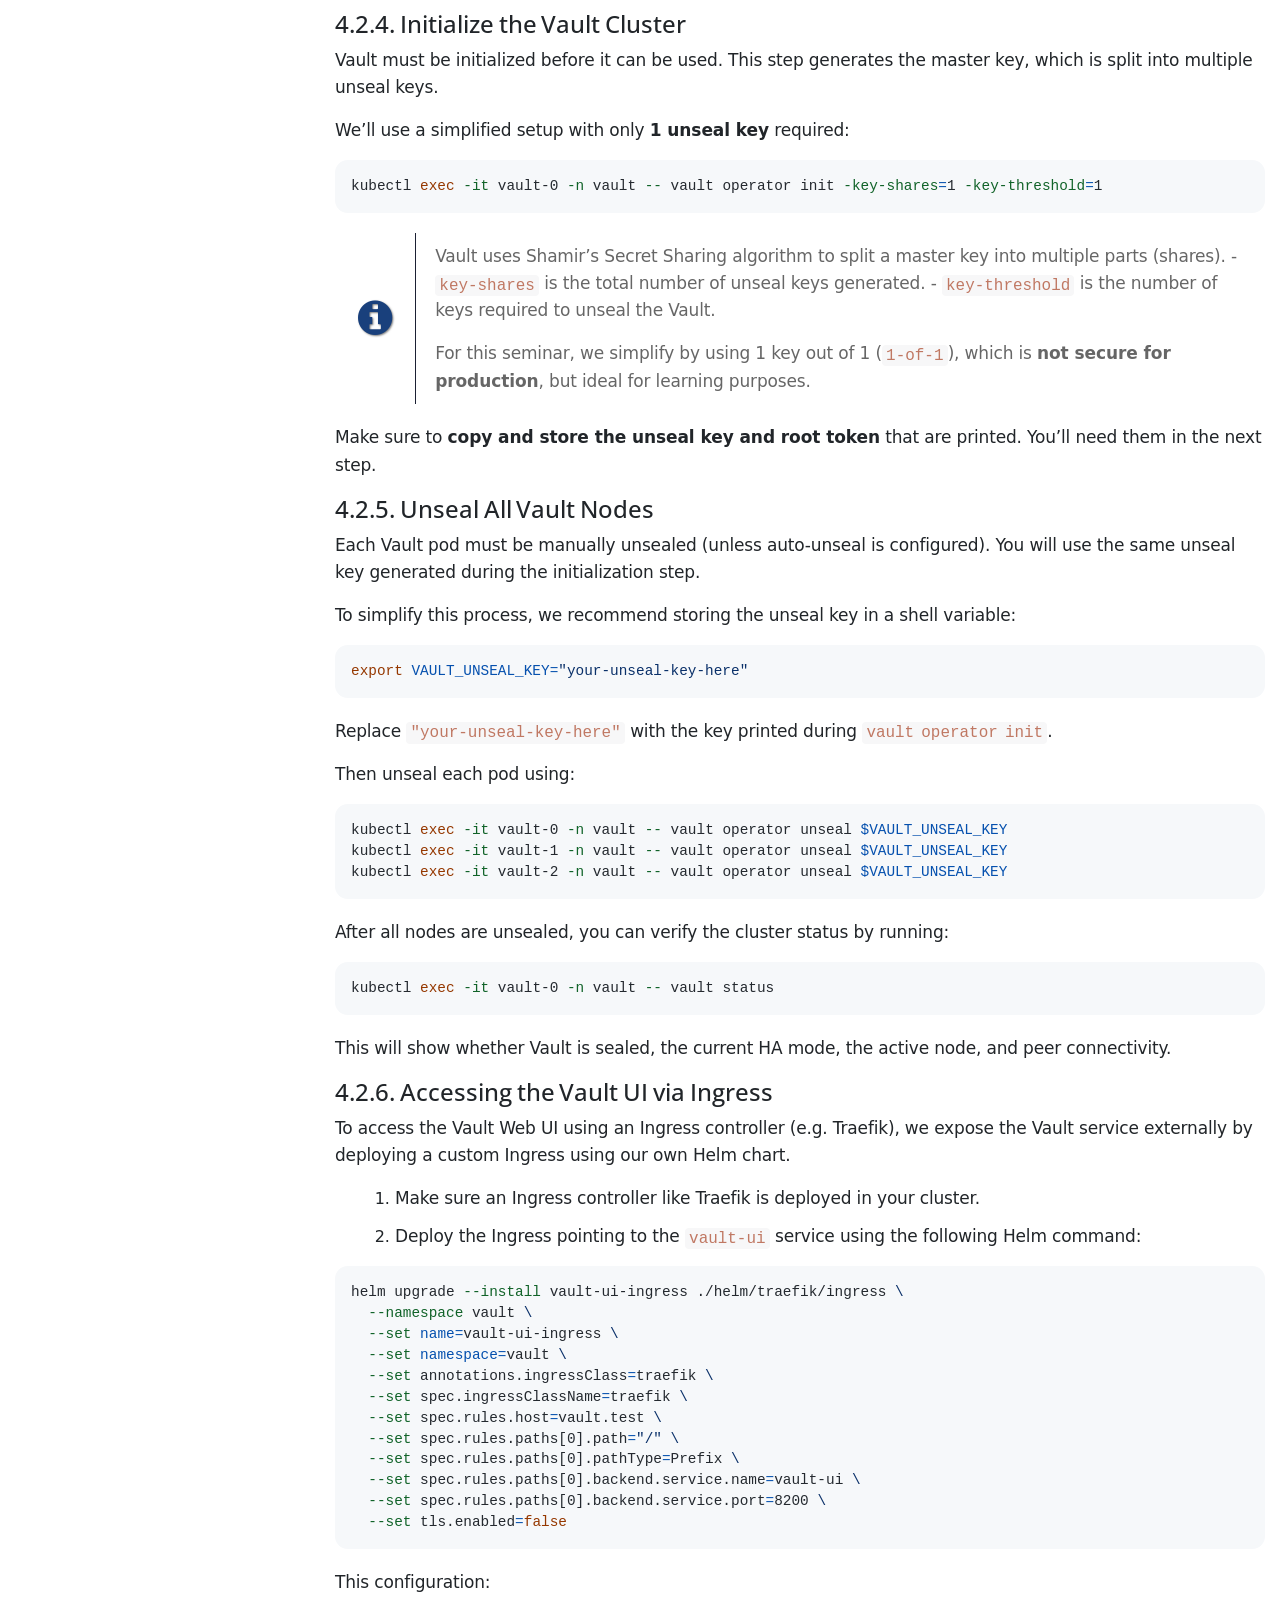
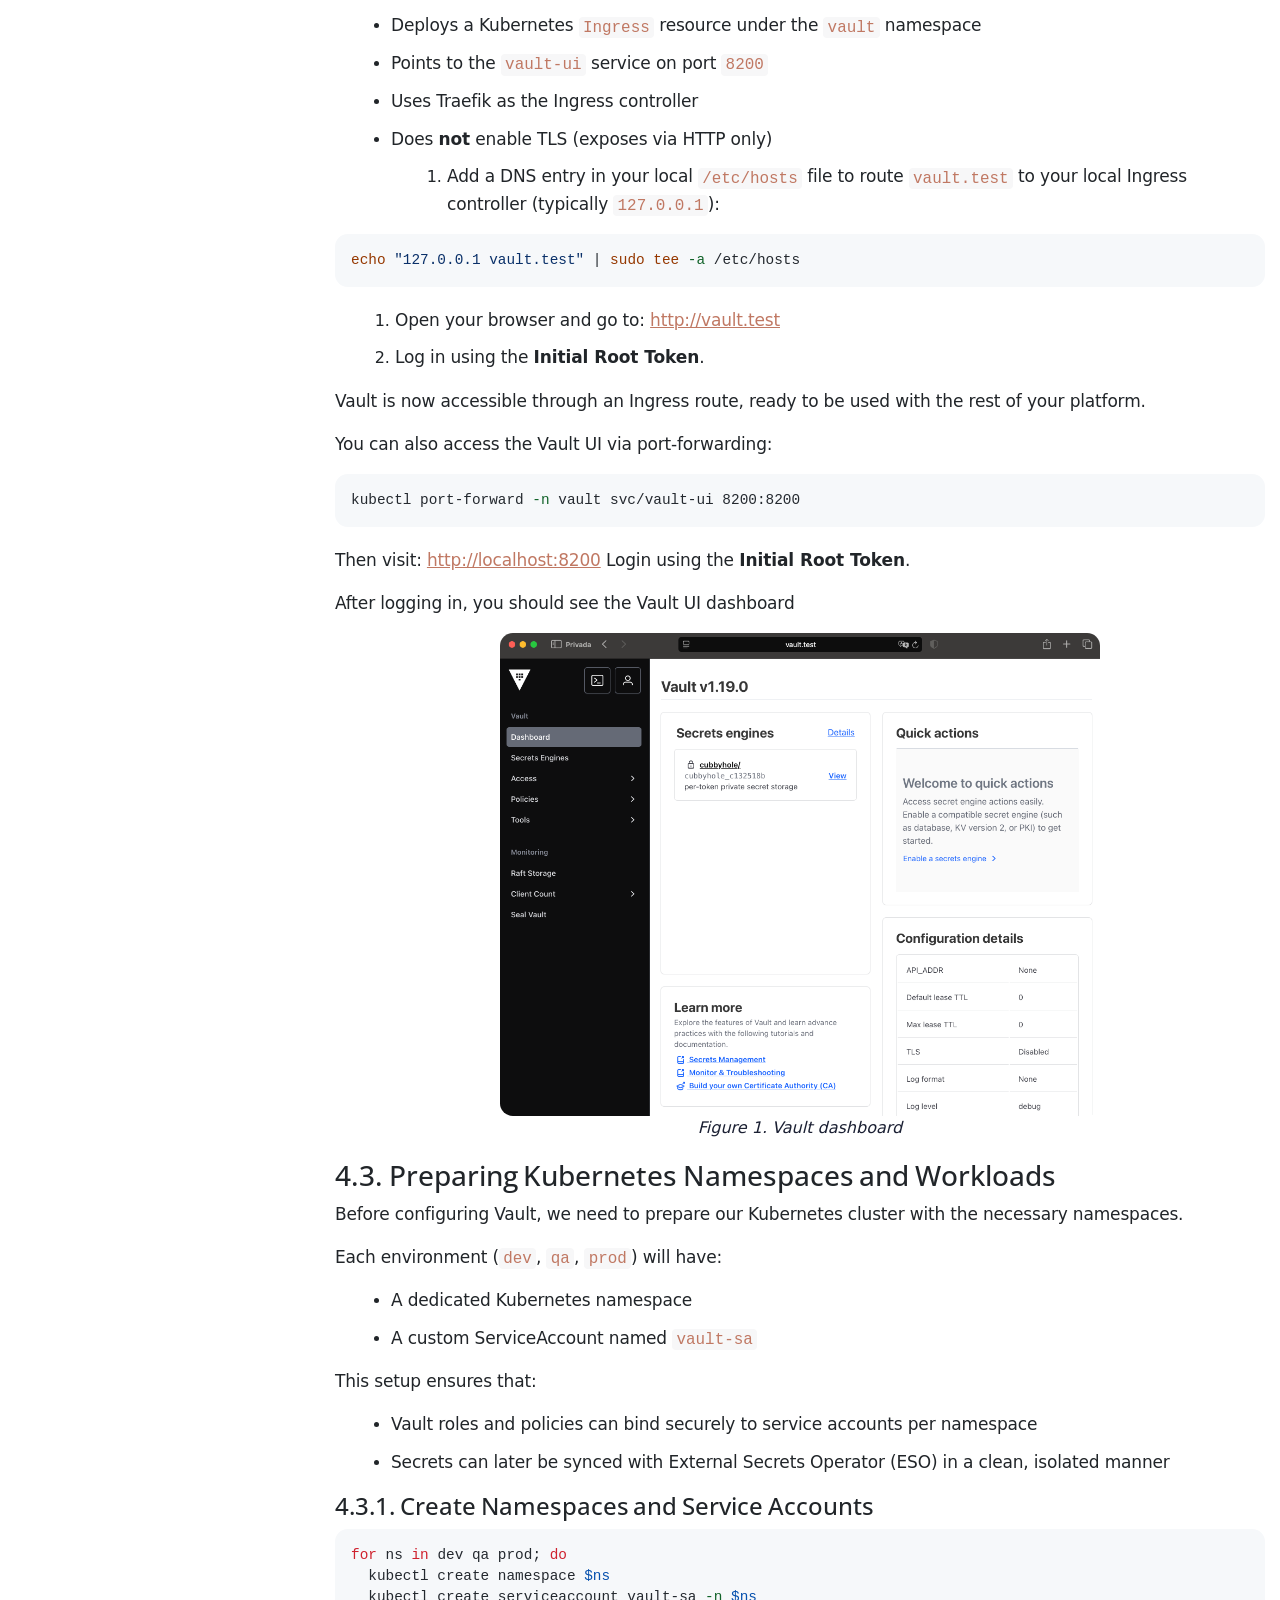
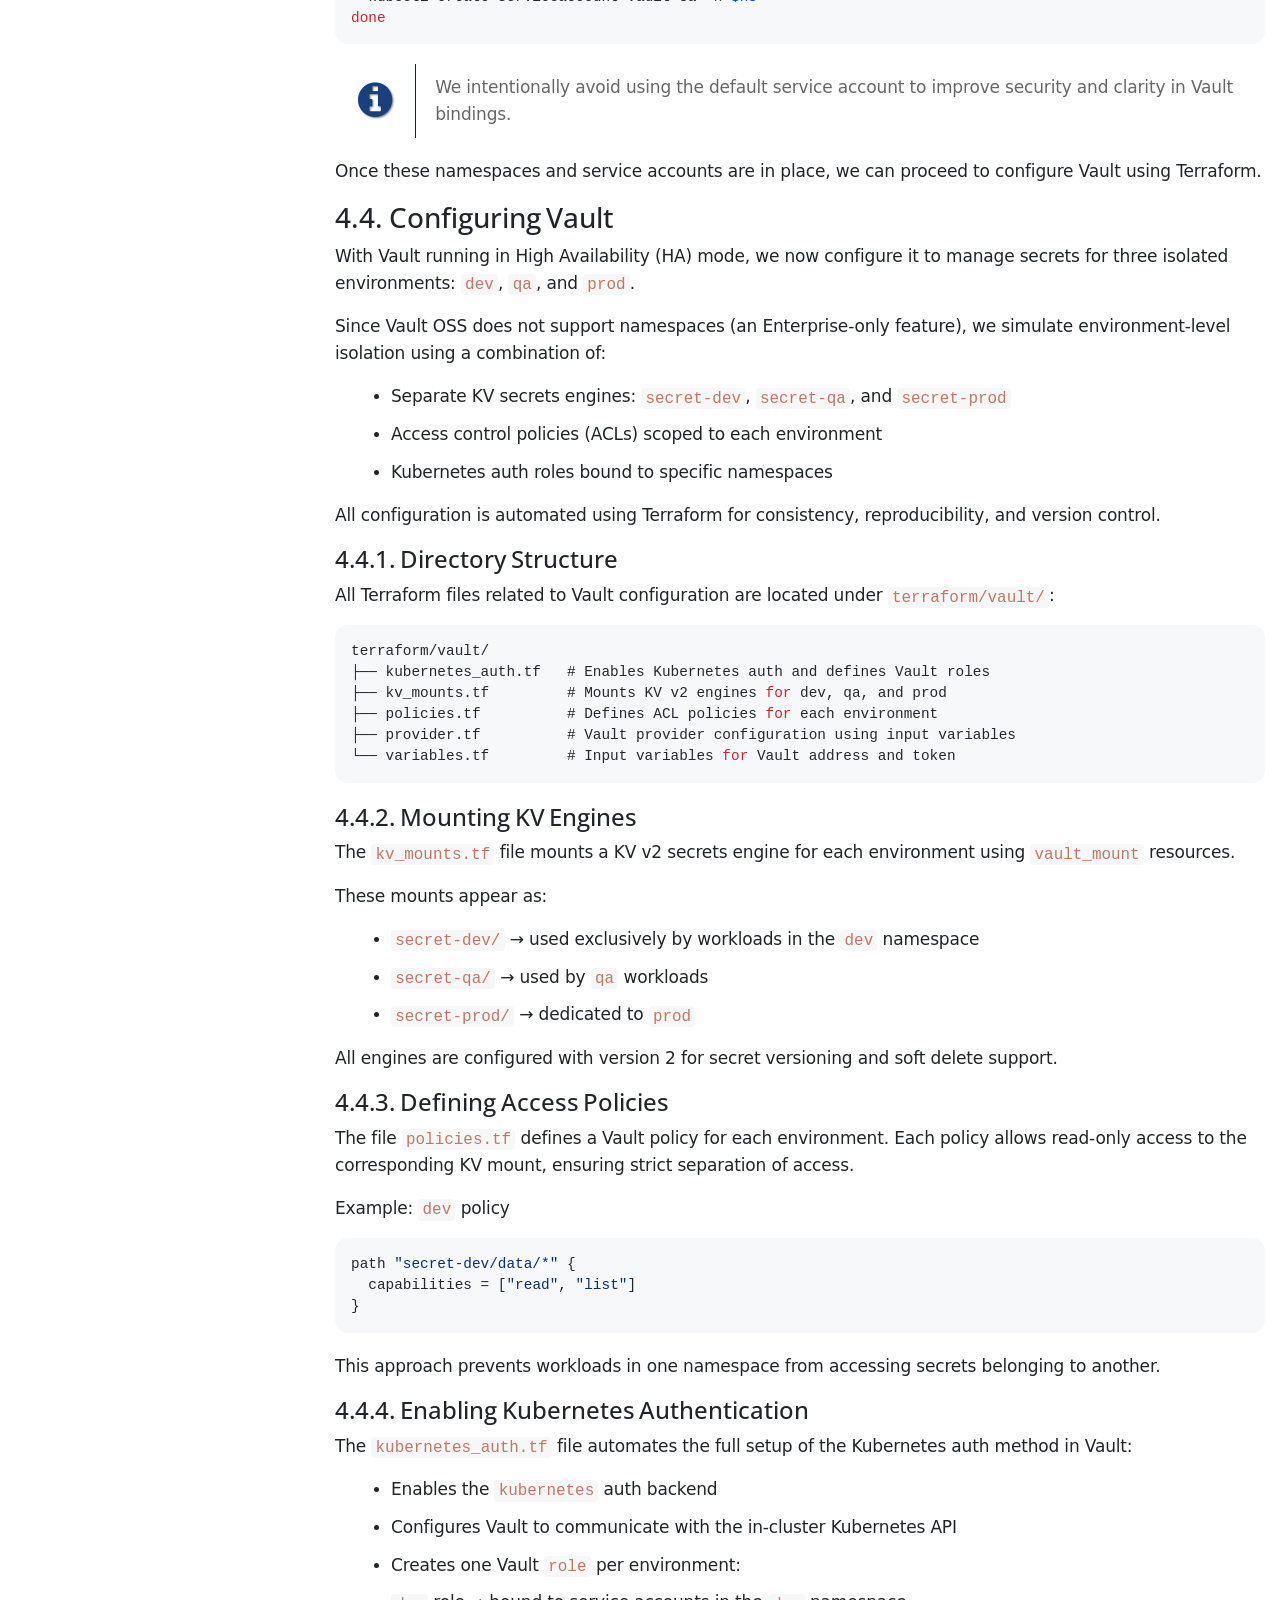
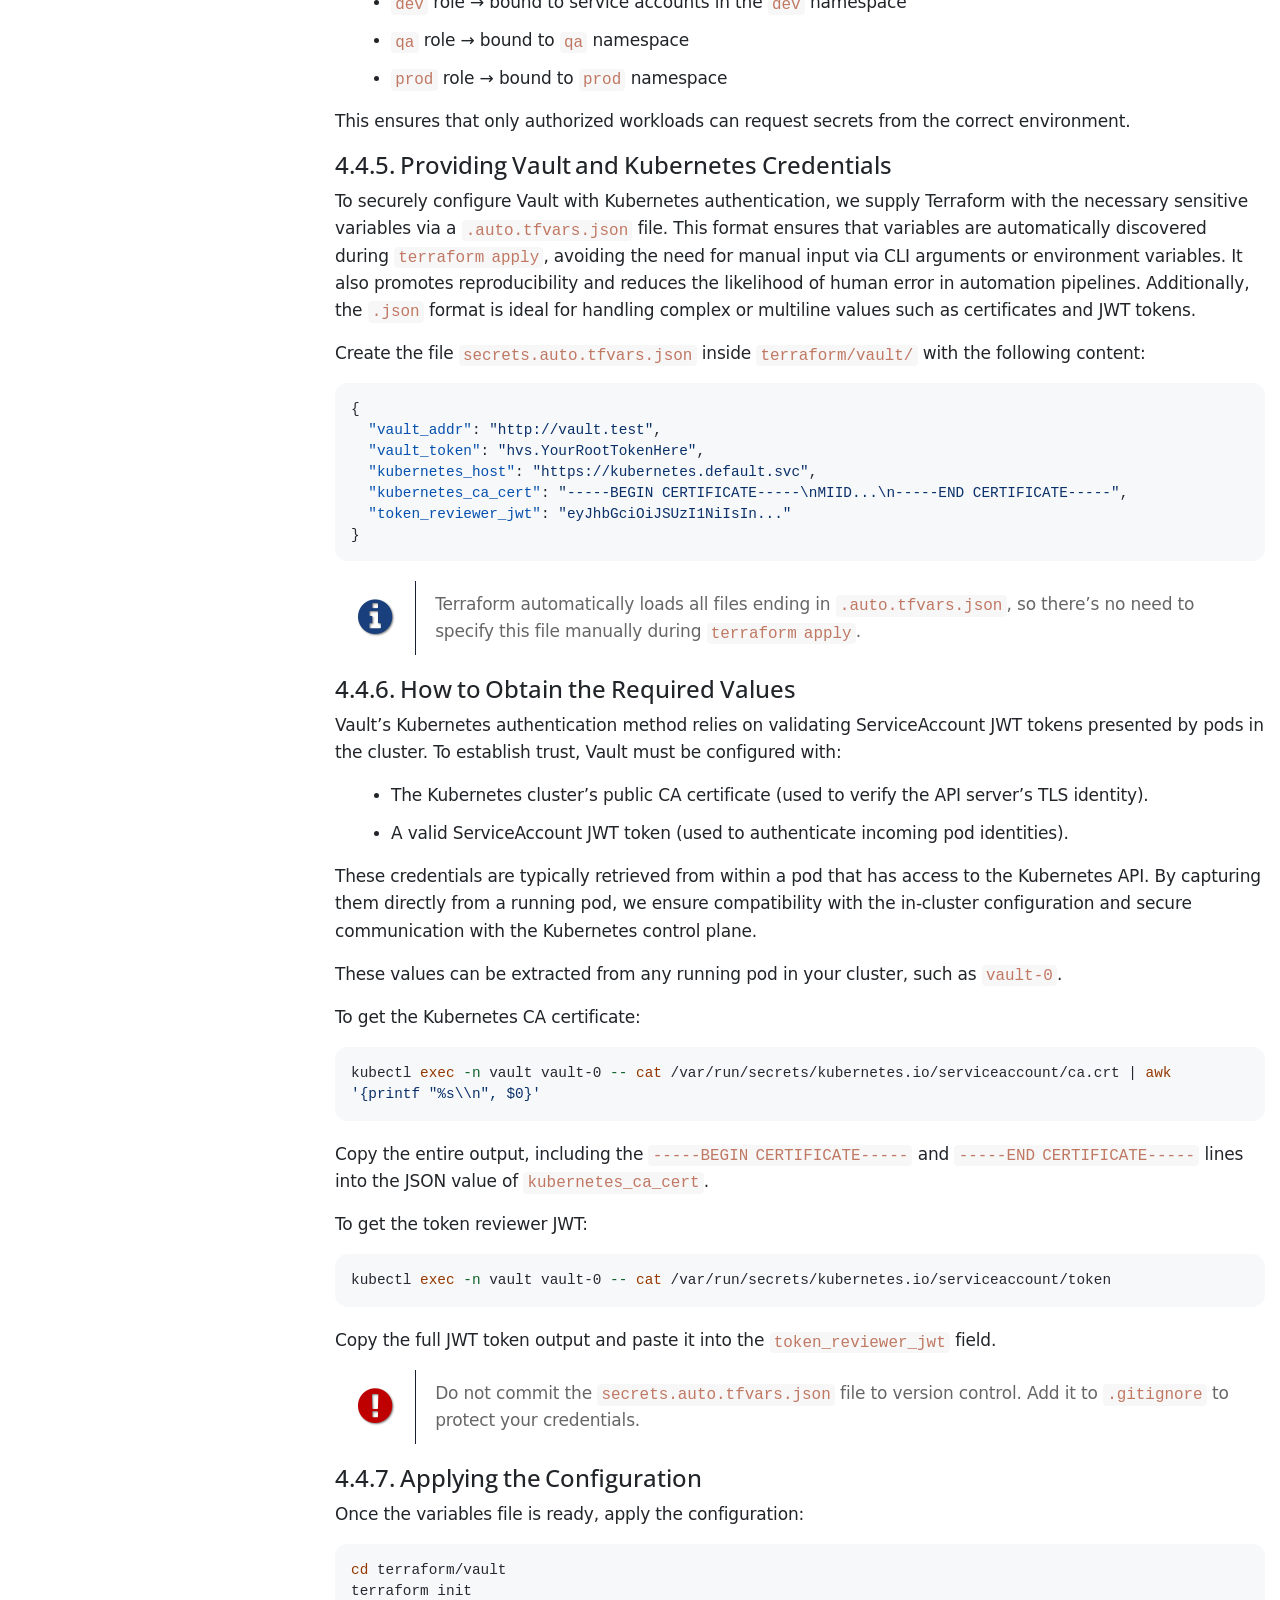
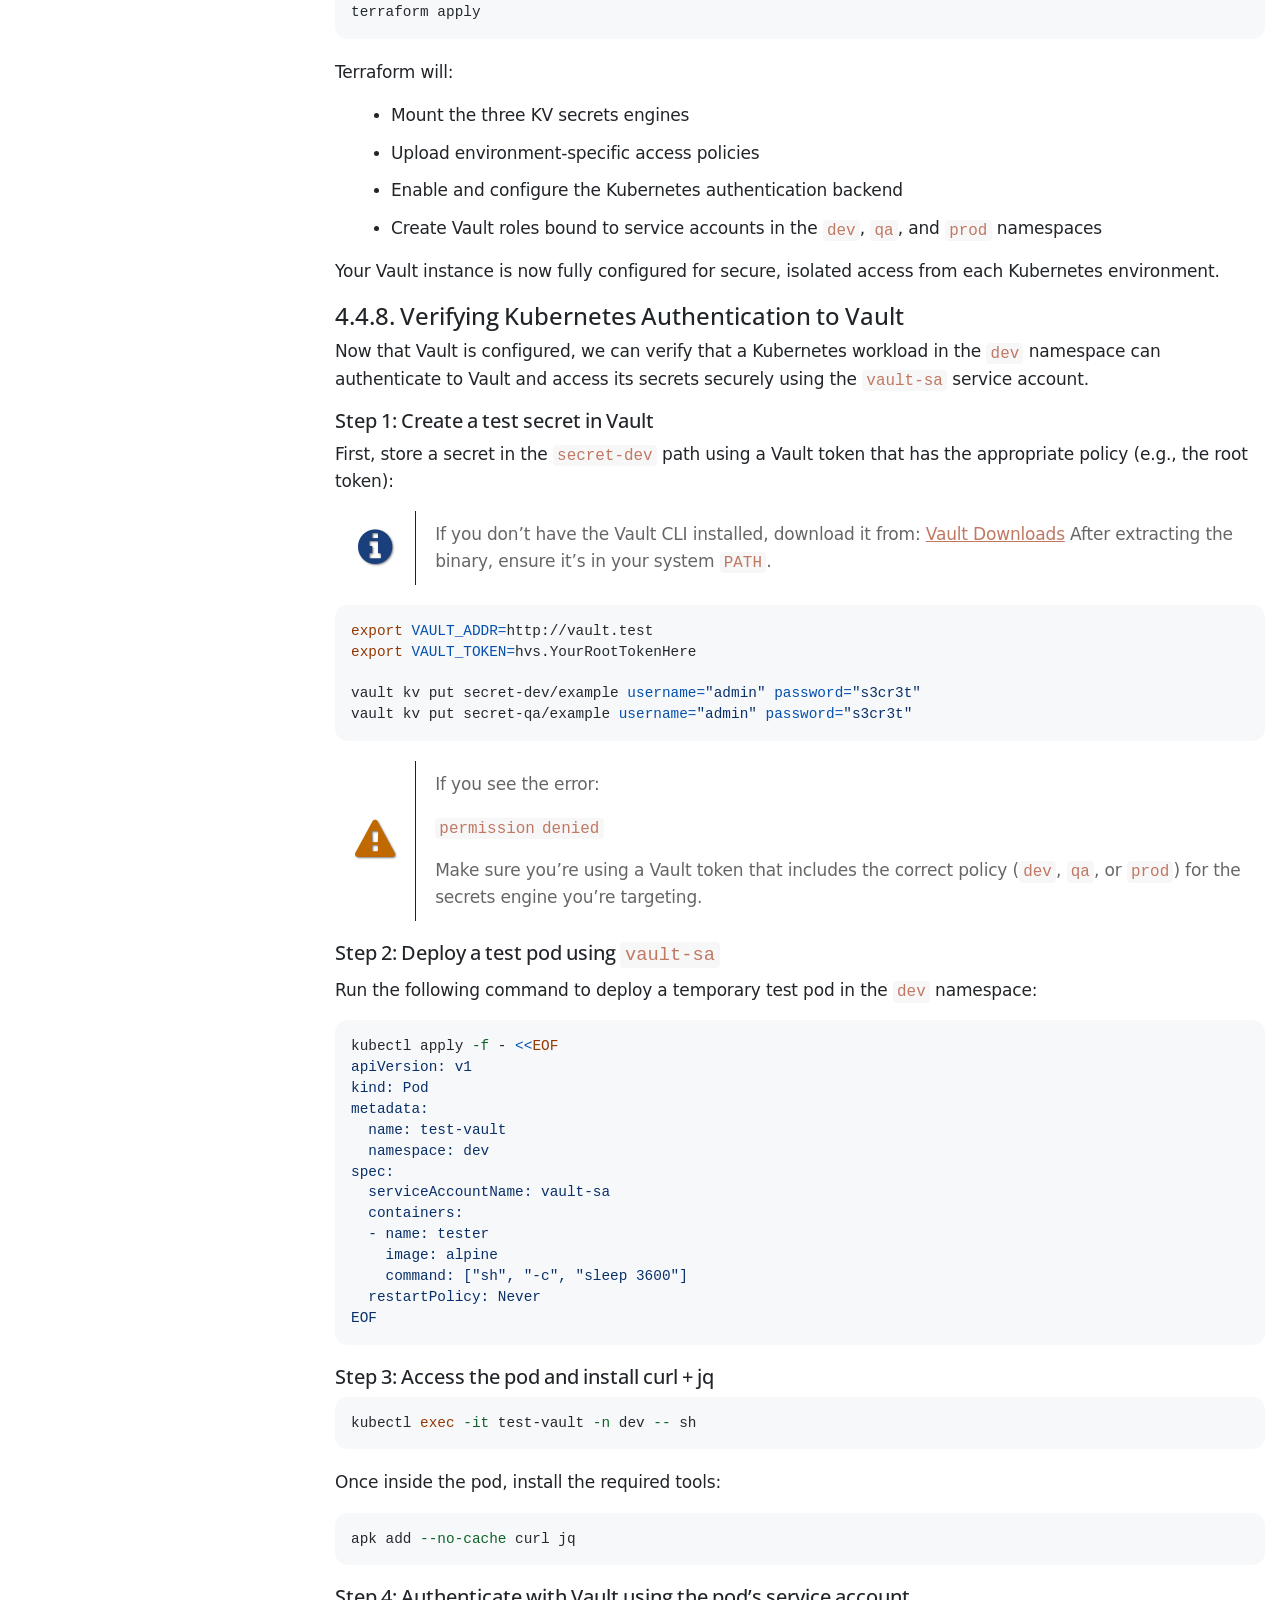
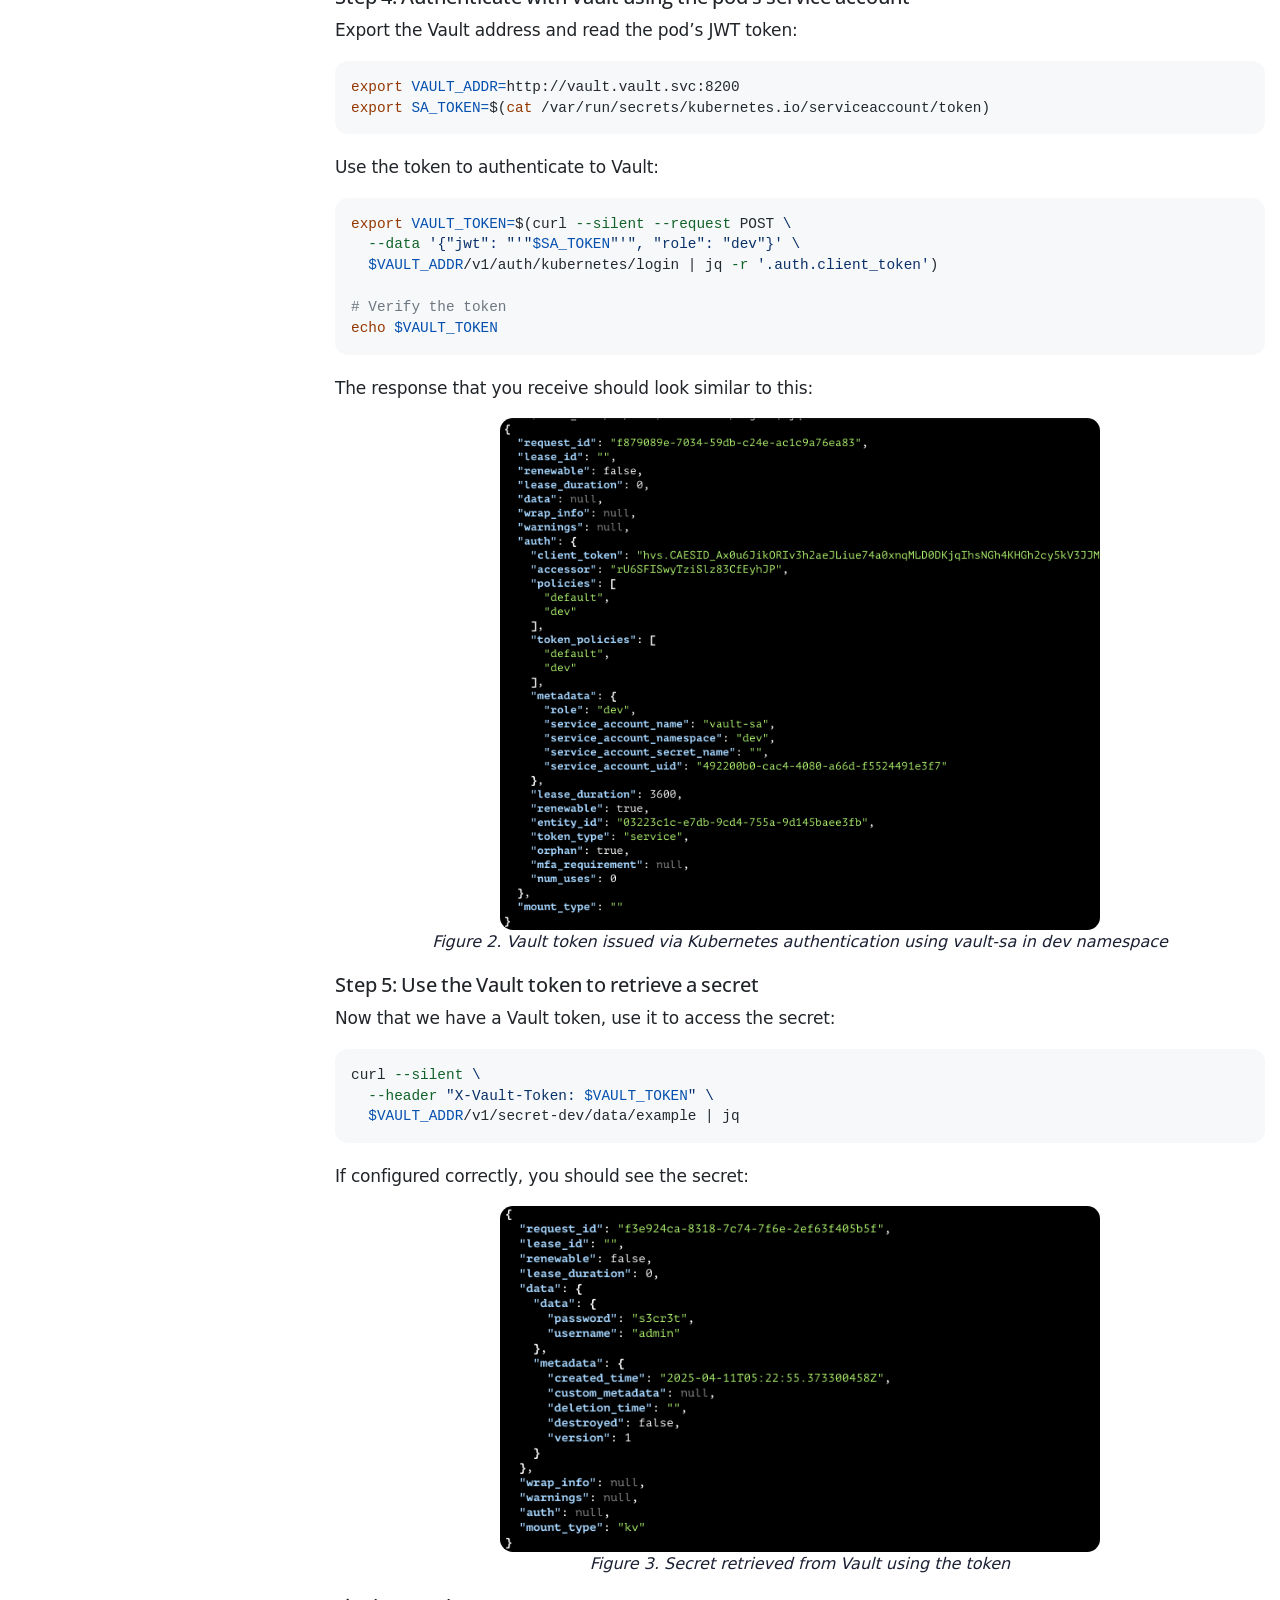
==== commit 33c9fb52: "Add list of figures" ====
--- a/docs/index.html
+++ b/docs/index.html
@@ -101,40 +101,44 @@
 <li><a href="#_seminar_objectives">2. Seminar Objectives</a>
 <ul class="sectlevel2">
 <li><a href="#_key_learning_outcomes">2.1. Key Learning Outcomes</a></li>
-<li><a href="#_tools_and_technologies">2.2. Tools and Technologies</a></li>
-<li><a href="#_system_prerequisites">2.3. System Prerequisites</a></li>
-<li><a href="#_tool_version_matrix">2.4. Tool Version Matrix</a></li>
-</ul>
-</li>
-<li><a href="#_platform_foundation_k3d_vault_eso_and_keycloak_setup">3. Platform Foundation: K3d, Vault, ESO, and Keycloak Setup</a>
+</ul>
+</li>
+<li><a href="#_environment_and_tooling">3. Environment and Tooling</a>
 <ul class="sectlevel2">
-<li><a href="#_provisioning_the_k3s_cluster">3.1. Provisioning the K3s Cluster</a></li>
-<li><a href="#_installing_vault">3.2. Installing Vault</a></li>
-<li><a href="#_preparing_kubernetes_namespaces_and_workloads">3.3. Preparing Kubernetes Namespaces and Workloads</a></li>
-<li><a href="#_configuring_vault">3.4. Configuring Vault</a></li>
-<li><a href="#_installing_external_secrets_operator_eso">3.5. Installing External Secrets Operator (ESO)</a></li>
-<li><a href="#_deploying_keycloak">3.6. Deploying Keycloak</a></li>
-</ul>
-</li>
-<li><a href="#_deploying_sentinel1_api_with_vault_eso_and_keycloak_integration">4. Deploying Sentinel‑1 API with Vault, ESO, and Keycloak Integration</a>
+<li><a href="#_tools_and_technologies">3.1. Tools and Technologies</a></li>
+<li><a href="#_system_prerequisites">3.2. System Prerequisites</a></li>
+<li><a href="#_tool_version_matrix">3.3. Tool Version Matrix</a></li>
+</ul>
+</li>
+<li><a href="#_platform_foundation_k3d_vault_eso_and_keycloak_setup">4. Platform Foundation: K3d, Vault, ESO, and Keycloak Setup</a>
 <ul class="sectlevel2">
-<li><a href="#_automating_keycloak_realm_client_and_user_provisioning">4.1. Automating Keycloak Realm, Client, and User Provisioning</a></li>
-<li><a href="#_keycloak_configuration_validation_optional">4.2. Keycloak Configuration Validation (Optional)</a></li>
-<li><a href="#_deploying_sentinel1_api_with_vault_eso_and_keycloak_integration_2">4.3. Deploying Sentinel‑1 API with Vault, ESO, and Keycloak Integration</a></li>
-<li><a href="#_verifying_the_end_to_end_platform_setup">4.4. Verifying the End-to-End Platform Setup</a></li>
-</ul>
-</li>
-<li><a href="#_best_practices_and_security_considerations">5. Best Practices and Security Considerations</a>
+<li><a href="#_provisioning_the_k3s_cluster">4.1. Provisioning the K3s Cluster</a></li>
+<li><a href="#_installing_vault">4.2. Installing Vault</a></li>
+<li><a href="#_preparing_kubernetes_namespaces_and_workloads">4.3. Preparing Kubernetes Namespaces and Workloads</a></li>
+<li><a href="#_configuring_vault">4.4. Configuring Vault</a></li>
+<li><a href="#_installing_external_secrets_operator_eso">4.5. Installing External Secrets Operator (ESO)</a></li>
+<li><a href="#_deploying_keycloak">4.6. Deploying Keycloak</a></li>
+</ul>
+</li>
+<li><a href="#_deploying_sentinel1_api_with_vault_eso_and_keycloak_integration">5. Deploying Sentinel‑1 API with Vault, ESO, and Keycloak Integration</a>
 <ul class="sectlevel2">
-<li><a href="#_authentication_and_token_management">5.1. Authentication and Token Management</a></li>
-<li><a href="#_access_control_and_segmentation">5.2. Access Control and Segmentation</a></li>
-<li><a href="#_infrastructure_security">5.3. Infrastructure Security</a></li>
-<li><a href="#_secret_synchronization_and_monitoring">5.4. Secret Synchronization and Monitoring</a></li>
-<li><a href="#_final_recommendations">5.5. Final Recommendations</a></li>
-</ul>
-</li>
-<li><a href="#_references">6. References</a></li>
-<li><a href="#_list_of_figures">7. List of figures</a></li>
+<li><a href="#_automating_keycloak_realm_client_and_user_provisioning">5.1. Automating Keycloak Realm, Client, and User Provisioning</a></li>
+<li><a href="#_keycloak_configuration_validation_optional">5.2. Keycloak Configuration Validation (Optional)</a></li>
+<li><a href="#_deploying_sentinel1_api_with_vault_eso_and_keycloak_integration_2">5.3. Deploying Sentinel‑1 API with Vault, ESO, and Keycloak Integration</a></li>
+<li><a href="#_verifying_the_end_to_end_platform_setup">5.4. Verifying the End-to-End Platform Setup</a></li>
+</ul>
+</li>
+<li><a href="#_best_practices_and_security_considerations">6. Best Practices and Security Considerations</a>
+<ul class="sectlevel2">
+<li><a href="#_authentication_and_token_management">6.1. Authentication and Token Management</a></li>
+<li><a href="#_access_control_and_segmentation">6.2. Access Control and Segmentation</a></li>
+<li><a href="#_infrastructure_security">6.3. Infrastructure Security</a></li>
+<li><a href="#_secret_synchronization_and_monitoring">6.4. Secret Synchronization and Monitoring</a></li>
+<li><a href="#_final_recommendations">6.5. Final Recommendations</a></li>
+</ul>
+</li>
+<li><a href="#_references">7. References</a></li>
+<li><a href="#_list_of_figures">8. List of figures</a></li>
 </ul>
 </div>
 </div>
@@ -229,18 +233,22 @@
 </div>
 </li>
 <li>
-<p>Automate the end-to-end deployment and configuration using Terraform and Ansible.
-== Environment and Tooling</p>
-</li>
-</ul>
-</div>
+<p>Automate the end-to-end deployment and configuration using Terraform and Ansible.</p>
+</li>
+</ul>
+</div>
+</div>
+</div>
+</div>
+<div class="sect1">
+<h2 id="_environment_and_tooling">3. Environment and Tooling</h2>
+<div class="sectionbody">
 <div class="paragraph">
 <p>This seminar is designed to be executed in a local development environment that closely simulates production-grade Kubernetes deployments.
 Participants are expected to provision and configure the necessary tools to automate the entire secrets management lifecycle.</p>
 </div>
-</div>
 <div class="sect2">
-<h3 id="_tools_and_technologies">2.2. Tools and Technologies</h3>
+<h3 id="_tools_and_technologies">3.1. Tools and Technologies</h3>
 <div class="paragraph">
 <p>The following tools and platforms are required:</p>
 </div>
@@ -274,7 +282,7 @@
 </div>
 </div>
 <div class="sect2">
-<h3 id="_system_prerequisites">2.3. System Prerequisites</h3>
+<h3 id="_system_prerequisites">3.2. System Prerequisites</h3>
 <div class="paragraph">
 <p>Participants should have the following baseline environment:</p>
 </div>
@@ -307,7 +315,7 @@
 </div>
 </div>
 <div class="sect2">
-<h3 id="_tool_version_matrix">2.4. Tool Version Matrix</h3>
+<h3 id="_tool_version_matrix">3.3. Tool Version Matrix</h3>
 <div class="paragraph">
 <p>The following table summarizes the versions used during the development and validation of this seminar:</p>
 </div>
@@ -376,19 +384,19 @@
 </div>
 </div>
 <div class="sect1">
-<h2 id="_platform_foundation_k3d_vault_eso_and_keycloak_setup">3. Platform Foundation: K3d, Vault, ESO, and Keycloak Setup</h2>
+<h2 id="_platform_foundation_k3d_vault_eso_and_keycloak_setup">4. Platform Foundation: K3d, Vault, ESO, and Keycloak Setup</h2>
 <div class="sectionbody">
 <div class="paragraph">
 <p>The following components form the technical foundation for deploying secure, multi-environment secret management and authentication platforms within Kubernetes.
 This section provides a structured setup to ensure isolation, scalability, and reproducibility across the environments <code>dev</code>, <code>qa</code>, and <code>prod</code>.</p>
 </div>
 <div class="sect2">
-<h3 id="_provisioning_the_k3s_cluster">3.1. Provisioning the K3s Cluster</h3>
+<h3 id="_provisioning_the_k3s_cluster">4.1. Provisioning the K3s Cluster</h3>
 <div class="paragraph">
 <p>K3s is a lightweight Kubernetes distribution optimized for resource-constrained environments and rapid prototyping. k3d further simplifies deployment by running K3s clusters inside Docker containers, enabling easy resets, snapshots, and multi-node simulations without VM overhead.</p>
 </div>
 <div class="sect3">
-<h4 id="_step_1_install_k3d">3.1.1. Step 1: Install K3d</h4>
+<h4 id="_step_1_install_k3d">4.1.1. Step 1: Install K3d</h4>
 <div class="admonitionblock note">
 <table>
 <tr>
@@ -432,7 +440,7 @@
 </div>
 </div>
 <div class="sect3">
-<h4 id="_step_2_create_the_k3s_cluster">3.1.2. Step 2: Create the K3s Cluster</h4>
+<h4 id="_step_2_create_the_k3s_cluster">4.1.2. Step 2: Create the K3s Cluster</h4>
 <div class="paragraph">
 <p>We&#8217;ll create a cluster with one server node and two agent nodes, exposing ports 443 and 80 for the load balancer.</p>
 </div>
@@ -466,7 +474,7 @@
 </div>
 </div>
 <div class="sect3">
-<h4 id="_step_3_verify_cluster_status">3.1.3. Step 3: Verify Cluster Status</h4>
+<h4 id="_step_3_verify_cluster_status">4.1.3. Step 3: Verify Cluster Status</h4>
 <div class="listingblock">
 <div class="content">
 <pre class="rouge highlight"><code data-lang="bash">kubectl get nodes</code></pre>
@@ -519,7 +527,7 @@
 </div>
 </div>
 <div class="sect2">
-<h3 id="_installing_vault">3.2. Installing Vault</h3>
+<h3 id="_installing_vault">4.2. Installing Vault</h3>
 <div class="paragraph">
 <p>In this step, we will install HashiCorp Vault in the Kubernetes cluster using Helm. Vault will serve as our central secret management system. We will use the official Helm chart and run it in "dev" mode initially, just to validate the deployment and make quick iterations.</p>
 </div>
@@ -549,7 +557,7 @@
 </table>
 </div>
 <div class="sect3">
-<h4 id="_add_the_hashicorp_helm_repository">3.2.1. Add the HashiCorp Helm Repository</h4>
+<h4 id="_add_the_hashicorp_helm_repository">4.2.1. Add the HashiCorp Helm Repository</h4>
 <div class="listingblock">
 <div class="content">
 <pre class="rouge highlight"><code data-lang="bash">helm repo add hashicorp https://helm.releases.hashicorp.com
@@ -558,7 +566,7 @@
 </div>
 </div>
 <div class="sect3">
-<h4 id="_deploying_vault_in_ha_mode">3.2.2. Deploying Vault in HA Mode</h4>
+<h4 id="_deploying_vault_in_ha_mode">4.2.2. Deploying Vault in HA Mode</h4>
 <div class="paragraph">
 <p>In this section, we will deploy Vault in High Availability (HA) mode using the integrated Raft storage backend. This setup provides a more realistic and production-like experience, suitable for multi-node clusters and secret replication scenarios.</p>
 </div>
@@ -594,7 +602,7 @@
 </div>
 </div>
 <div class="sect3">
-<h4 id="_wait_for_the_pods_to_be_ready">3.2.3. Wait for the Pods to Be Ready</h4>
+<h4 id="_wait_for_the_pods_to_be_ready">4.2.3. Wait for the Pods to Be Ready</h4>
 <div class="paragraph">
 <p>Check that all Vault pods are running:</p>
 </div>
@@ -616,7 +624,7 @@
 </div>
 </div>
 <div class="sect3">
-<h4 id="_initialize_the_vault_cluster">3.2.4. Initialize the Vault Cluster</h4>
+<h4 id="_initialize_the_vault_cluster">4.2.4. Initialize the Vault Cluster</h4>
 <div class="paragraph">
 <p>Vault must be initialized before it can be used. This step generates the master key, which is split into multiple unseal keys.</p>
 </div>
@@ -652,7 +660,7 @@
 </div>
 </div>
 <div class="sect3">
-<h4 id="_unseal_all_vault_nodes">3.2.5. Unseal All Vault Nodes</h4>
+<h4 id="_unseal_all_vault_nodes">4.2.5. Unseal All Vault Nodes</h4>
 <div class="paragraph">
 <p>Each Vault pod must be manually unsealed (unless auto-unseal is configured).
 You will use the same unseal key generated during the initialization step.</p>
@@ -691,7 +699,7 @@
 </div>
 </div>
 <div class="sect3">
-<h4 id="_accessing_the_vault_ui_via_ingress">3.2.6. Accessing the Vault UI via Ingress</h4>
+<h4 id="_accessing_the_vault_ui_via_ingress">4.2.6. Accessing the Vault UI via Ingress</h4>
 <div class="paragraph">
 <p>To access the Vault Web UI using an Ingress controller (e.g. Traefik), we expose the Vault service externally by deploying a custom Ingress using our own Helm chart.</p>
 </div>
@@ -780,7 +788,7 @@
 <div class="paragraph">
 <p>After logging in, you should see the Vault UI dashboard</p>
 </div>
-<div id="76ca3f66-03c0-4fe1-9287-28beae939fa3" class="imageblock text-center">
+<div id="3fa018da-2776-4309-ade4-a2f13243e8b9" class="imageblock text-center">
 <div class="content">
 <img src="images/vaultUI.png" alt="Vault UI" width="600">
 </div>
@@ -789,7 +797,7 @@
 </div>
 </div>
 <div class="sect2">
-<h3 id="_preparing_kubernetes_namespaces_and_workloads">3.3. Preparing Kubernetes Namespaces and Workloads</h3>
+<h3 id="_preparing_kubernetes_namespaces_and_workloads">4.3. Preparing Kubernetes Namespaces and Workloads</h3>
 <div class="paragraph">
 <p>Before configuring Vault, we need to prepare our Kubernetes cluster with the necessary namespaces.</p>
 </div>
@@ -820,7 +828,7 @@
 </ul>
 </div>
 <div class="sect3">
-<h4 id="_create_namespaces_and_service_accounts">3.3.1. Create Namespaces and Service Accounts</h4>
+<h4 id="_create_namespaces_and_service_accounts">4.3.1. Create Namespaces and Service Accounts</h4>
 <div class="listingblock">
 <div class="content">
 <pre class="rouge highlight"><code data-lang="bash"><span class="k">for </span>ns <span class="k">in </span>dev qa prod<span class="p">;</span> <span class="k">do
@@ -849,7 +857,7 @@
 </div>
 </div>
 <div class="sect2">
-<h3 id="_configuring_vault">3.4. Configuring Vault</h3>
+<h3 id="_configuring_vault">4.4. Configuring Vault</h3>
 <div class="paragraph">
 <p>With Vault running in High Availability (HA) mode, we now configure it to manage secrets for three isolated environments: <code>dev</code>, <code>qa</code>, and <code>prod</code>.</p>
 </div>
@@ -873,7 +881,7 @@
 <p>All configuration is automated using Terraform for consistency, reproducibility, and version control.</p>
 </div>
 <div class="sect3">
-<h4 id="_directory_structure">3.4.1. Directory Structure</h4>
+<h4 id="_directory_structure">4.4.1. Directory Structure</h4>
 <div class="paragraph">
 <p>All Terraform files related to Vault configuration are located under <code>terraform/vault/</code>:</p>
 </div>
@@ -889,7 +897,7 @@
 </div>
 </div>
 <div class="sect3">
-<h4 id="_mounting_kv_engines">3.4.2. Mounting KV Engines</h4>
+<h4 id="_mounting_kv_engines">4.4.2. Mounting KV Engines</h4>
 <div class="paragraph">
 <p>The <code>kv_mounts.tf</code> file mounts a KV v2 secrets engine for each environment using <code>vault_mount</code> resources.</p>
 </div>
@@ -914,7 +922,7 @@
 </div>
 </div>
 <div class="sect3">
-<h4 id="_defining_access_policies">3.4.3. Defining Access Policies</h4>
+<h4 id="_defining_access_policies">4.4.3. Defining Access Policies</h4>
 <div class="paragraph">
 <p>The file <code>policies.tf</code> defines a Vault policy for each environment.
 Each policy allows read-only access to the corresponding KV mount, ensuring strict separation of access.</p>
@@ -934,7 +942,7 @@
 </div>
 </div>
 <div class="sect3">
-<h4 id="_enabling_kubernetes_authentication">3.4.4. Enabling Kubernetes Authentication</h4>
+<h4 id="_enabling_kubernetes_authentication">4.4.4. Enabling Kubernetes Authentication</h4>
 <div class="paragraph">
 <p>The <code>kubernetes_auth.tf</code> file automates the full setup of the Kubernetes auth method in Vault:</p>
 </div>
@@ -965,7 +973,7 @@
 </div>
 </div>
 <div class="sect3">
-<h4 id="_providing_vault_and_kubernetes_credentials">3.4.5. Providing Vault and Kubernetes Credentials</h4>
+<h4 id="_providing_vault_and_kubernetes_credentials">4.4.5. Providing Vault and Kubernetes Credentials</h4>
 <div class="paragraph">
 <p>To securely configure Vault with Kubernetes authentication, we supply Terraform with the necessary sensitive variables via a <code>.auto.tfvars.json</code> file. This format ensures that variables are automatically discovered during <code>terraform apply</code>, avoiding the need for manual input via CLI arguments or environment variables. It also promotes reproducibility and reduces the likelihood of human error in automation pipelines. Additionally, the <code>.json</code> format is ideal for handling complex or multiline values such as certificates and JWT tokens.</p>
 </div>
@@ -999,7 +1007,7 @@
 </div>
 </div>
 <div class="sect3">
-<h4 id="_how_to_obtain_the_required_values">3.4.6. How to Obtain the Required Values</h4>
+<h4 id="_how_to_obtain_the_required_values">4.4.6. How to Obtain the Required Values</h4>
 <div class="paragraph">
 <p>Vault&#8217;s Kubernetes authentication method relies on validating ServiceAccount JWT tokens presented by pods in the cluster. To establish trust, Vault must be configured with:</p>
 </div>
@@ -1058,7 +1066,7 @@
 </div>
 </div>
 <div class="sect3">
-<h4 id="_applying_the_configuration">3.4.7. Applying the Configuration</h4>
+<h4 id="_applying_the_configuration">4.4.7. Applying the Configuration</h4>
 <div class="paragraph">
 <p>Once the variables file is ready, apply the configuration:</p>
 </div>
@@ -1093,7 +1101,7 @@
 </div>
 </div>
 <div class="sect3">
-<h4 id="_verifying_kubernetes_authentication_to_vault">3.4.8. Verifying Kubernetes Authentication to Vault</h4>
+<h4 id="_verifying_kubernetes_authentication_to_vault">4.4.8. Verifying Kubernetes Authentication to Vault</h4>
 <div class="paragraph">
 <p>Now that Vault is configured, we can verify that a Kubernetes workload in the <code>dev</code> namespace can authenticate to Vault and access its secrets securely using the <code>vault-sa</code> service account.</p>
 </div>
@@ -1101,6 +1109,21 @@
 <h5 id="_step_1_create_a_test_secret_in_vault">Step 1: Create a test secret in Vault</h5>
 <div class="paragraph">
 <p>First, store a secret in the <code>secret-dev</code> path using a Vault token that has the appropriate policy (e.g., the root token):</p>
+</div>
+<div class="admonitionblock note">
+<table>
+<tr>
+<td class="icon">
+<i class="fa icon-note" title="Note"></i>
+</td>
+<td class="content">
+<div class="paragraph">
+<p>If you don’t have the Vault CLI installed, download it from: <a href="https://developer.hashicorp.com/vault/install" target="_blank" rel="noopener">Vault Downloads</a>
+After extracting the binary, ensure it’s in your system <code>PATH</code>.</p>
+</div>
+</td>
+</tr>
+</table>
 </div>
 <div class="listingblock">
 <div class="content">
@@ -1199,7 +1222,7 @@
 <div class="paragraph">
 <p>The response that you receive should look similar to this:</p>
 </div>
-<div id="856d1832-8e5e-4b64-b42e-312d33071cdc" class="imageblock text-center">
+<div id="89d0d5fb-8602-4a59-b522-e945c944819b" class="imageblock text-center">
 <div class="content">
 <img src="images/vaultToken.png" alt="Vault token login response" width="600">
 </div>
@@ -1221,7 +1244,7 @@
 <div class="paragraph">
 <p>If configured correctly, you should see the secret:</p>
 </div>
-<div id="e33bc278-5a39-48ec-bed7-43d6e37dfa0a" class="imageblock text-center">
+<div id="0c1bfbb1-7005-4f94-8561-5d0f127abbd8" class="imageblock text-center">
 <div class="content">
 <img src="images/vaultSecret.png" alt="Vault token login response" width="600">
 </div>
@@ -1257,13 +1280,13 @@
 </div>
 </div>
 <div class="sect2">
-<h3 id="_installing_external_secrets_operator_eso">3.5. Installing External Secrets Operator (ESO)</h3>
+<h3 id="_installing_external_secrets_operator_eso">4.5. Installing External Secrets Operator (ESO)</h3>
 <div class="paragraph">
 <p>The External Secrets Operator (ESO) is a Kubernetes-native controller that enables secure integration between external secret stores—such as Vault—and Kubernetes.
 It allows secrets managed in Vault to be automatically synchronized and projected as native Kubernetes <code>Secret</code> resources, supporting versioned updates, fine-grained access control, and declarative secret management.</p>
 </div>
 <div class="sect3">
-<h4 id="_recommended_resources">3.5.1. Recommended Resources</h4>
+<h4 id="_recommended_resources">4.5.1. Recommended Resources</h4>
 <div class="admonitionblock tip">
 <table>
 <tr>
@@ -1290,7 +1313,7 @@
 </div>
 </div>
 <div class="sect3">
-<h4 id="_1_add_the_eso_helm_repository">3.5.2. 1. Add the ESO Helm repository</h4>
+<h4 id="_1_add_the_eso_helm_repository">4.5.2. 1. Add the ESO Helm repository</h4>
 <div class="listingblock">
 <div class="content">
 <pre class="rouge highlight"><code data-lang="bash">helm repo add external-secrets https://charts.external-secrets.io
@@ -1299,7 +1322,7 @@
 </div>
 </div>
 <div class="sect3">
-<h4 id="_2_install_eso_in_the_external_secrets_namespace">3.5.3. 2. Install ESO in the external-secrets namespace</h4>
+<h4 id="_2_install_eso_in_the_external_secrets_namespace">4.5.3. 2. Install ESO in the external-secrets namespace</h4>
 <div class="listingblock">
 <div class="content">
 <pre class="rouge highlight"><code data-lang="bash">helm upgrade <span class="nt">--install</span> external-secrets external-secrets/external-secrets <span class="se">\</span>
@@ -1325,7 +1348,7 @@
 </div>
 </div>
 <div class="sect3">
-<h4 id="_3_verify_eso_pods_are_running">3.5.4. 3. Verify ESO pods are running</h4>
+<h4 id="_3_verify_eso_pods_are_running">4.5.4. 3. Verify ESO pods are running</h4>
 <div class="listingblock">
 <div class="content">
 <pre class="rouge highlight"><code data-lang="bash">kubectl get pods <span class="nt">-n</span> external-secrets</code></pre>
@@ -1358,7 +1381,7 @@
 </div>
 </div>
 <div class="sect3">
-<h4 id="_4_create_a_secretstore_in_each_environment_namespace">3.5.5. 4. Create a SecretStore in each environment namespace</h4>
+<h4 id="_4_create_a_secretstore_in_each_environment_namespace">4.5.5. 4. Create a SecretStore in each environment namespace</h4>
 <div class="paragraph">
 <p>Each namespace (<code>dev</code>, <code>qa</code>, <code>prod</code>) requires its own <code>SecretStore</code> resource to define how ESO authenticates with Vault via Kubernetes.</p>
 </div>
@@ -1422,7 +1445,7 @@
 </div>
 </div>
 <div class="sect3">
-<h4 id="_5_create_externalsecrets_to_sync_vault_data">3.5.6. 5. Create ExternalSecrets to Sync Vault Data</h4>
+<h4 id="_5_create_externalsecrets_to_sync_vault_data">4.5.6. 5. Create ExternalSecrets to Sync Vault Data</h4>
 <div class="paragraph">
 <p>The <code>ExternalSecret</code> resource defines how ESO fetches data from Vault and creates a corresponding Kubernetes <code>Secret</code>.</p>
 </div>
@@ -1491,7 +1514,7 @@
 </div>
 </div>
 <div class="sect3">
-<h4 id="_6_verify_that_the_secret_was_synced">3.5.7. 6. Verify that the secret was synced</h4>
+<h4 id="_6_verify_that_the_secret_was_synced">4.5.7. 6. Verify that the secret was synced</h4>
 <div class="paragraph">
 <p>Once synced, ESO creates a Kubernetes <code>Secret</code> with the desired values.</p>
 </div>
@@ -1503,7 +1526,7 @@
 <div class="paragraph">
 <p>The output should include both <code>username</code> and <code>password</code> keys encoded in base64.</p>
 </div>
-<div id="52e33766-63c7-4288-9f71-229e7674a207" class="imageblock text-center">
+<div id="74fe6ec5-8718-492a-bb9d-26d186ed751a" class="imageblock text-center">
 <div class="content">
 <img src="images/syncedSecret.png" alt="Synced secret" width="450">
 </div>
@@ -1512,7 +1535,7 @@
 </div>
 </div>
 <div class="sect2">
-<h3 id="_deploying_keycloak">3.6. Deploying Keycloak</h3>
+<h3 id="_deploying_keycloak">4.6. Deploying Keycloak</h3>
 <div class="paragraph">
 <p>Keycloak is an open-source Identity and Access Management (IAM) platform that also supports Customer Identity and Access Management (CIAM) use cases.
 It provides authentication, authorization, and identity federation capabilities suitable for both internal service identities and external user access.</p>
@@ -1521,7 +1544,7 @@
 <p>In this seminar, Keycloak serves as the central Identity Provider (IdP), hosting separate realms for each environment (<code>dev</code>, <code>qa</code>, <code>prod</code>) to isolate identity domains across namespaces.</p>
 </div>
 <div class="sect3">
-<h4 id="_recommended_resources_2">3.6.1. Recommended Resources</h4>
+<h4 id="_recommended_resources_2">4.6.1. Recommended Resources</h4>
 <div class="admonitionblock tip">
 <table>
 <tr>
@@ -1548,7 +1571,7 @@
 </div>
 </div>
 <div class="sect3">
-<h4 id="_1_add_the_bitnami_helm_repository">3.6.2. 1. Add the Bitnami Helm repository</h4>
+<h4 id="_1_add_the_bitnami_helm_repository">4.6.2. 1. Add the Bitnami Helm repository</h4>
 <div class="listingblock">
 <div class="content">
 <pre class="rouge highlight"><code data-lang="bash">helm repo add bitnami https://charts.bitnami.com/bitnami
@@ -1557,7 +1580,7 @@
 </div>
 </div>
 <div class="sect3">
-<h4 id="_2_deploy_keycloak_in_the_iam_namespace_with_persistence">3.6.3. 2. Deploy Keycloak in the <code>iam</code> namespace (with persistence)</h4>
+<h4 id="_2_deploy_keycloak_in_the_iam_namespace_with_persistence">4.6.3. 2. Deploy Keycloak in the <code>iam</code> namespace (with persistence)</h4>
 <div class="paragraph">
 <p>Keycloak will be deployed using the Bitnami Helm chart, which includes PostgreSQL as a subchart for simplicity. This co-deployment enables data persistence across restarts.</p>
 </div>
@@ -1612,7 +1635,7 @@
 </div>
 </div>
 <div class="sect3">
-<h4 id="_3_wait_for_the_keycloak_pods_to_be_ready">3.6.4. 3. Wait for the Keycloak pods to be ready</h4>
+<h4 id="_3_wait_for_the_keycloak_pods_to_be_ready">4.6.4. 3. Wait for the Keycloak pods to be ready</h4>
 <div class="listingblock">
 <div class="content">
 <pre class="rouge highlight"><code data-lang="bash">kubectl get pods <span class="nt">-n</span> iam</code></pre>
@@ -1629,7 +1652,7 @@
 </div>
 </div>
 <div class="sect3">
-<h4 id="_4_access_the_keycloak_admin_ui_via_ingress">3.6.5. 4. Access the Keycloak Admin UI via Ingress</h4>
+<h4 id="_4_access_the_keycloak_admin_ui_via_ingress">4.6.5. 4. Access the Keycloak Admin UI via Ingress</h4>
 <div class="paragraph">
 <p>Keycloak is exposed externally via a dedicated Kubernetes Ingress resource, using Traefik as the Ingress controller.</p>
 </div>
@@ -1691,7 +1714,7 @@
 <div class="paragraph">
 <p>You now have Keycloak accessible through Ingress, consistent with how Vault is exposed.</p>
 </div>
-<div id="f1b88117-9b5e-4ebf-95fd-0c311e0e1ecf" class="imageblock text-center">
+<div id="81e26ad5-9d8e-4504-bc3a-41086eb8dd21" class="imageblock text-center">
 <div class="content">
 <img src="images/keycloakUI.png" alt="Keycloak UI" width="600">
 </div>
@@ -1702,7 +1725,7 @@
 </div>
 </div>
 <div class="sect1">
-<h2 id="_deploying_sentinel1_api_with_vault_eso_and_keycloak_integration">4. Deploying Sentinel‑1 API with Vault, ESO, and Keycloak Integration</h2>
+<h2 id="_deploying_sentinel1_api_with_vault_eso_and_keycloak_integration">5. Deploying Sentinel‑1 API with Vault, ESO, and Keycloak Integration</h2>
 <div class="sectionbody">
 <div class="paragraph">
 <p>In this section, we will deploy the <strong>Sentinel‑1</strong> Go-based API into a Kubernetes cluster, showcasing a complete integration of <strong>HashiCorp Vault</strong> for secrets management, <strong>External Secrets Operator (ESO)</strong> for Kubernetes-native secret synchronization, and <strong>Keycloak</strong> as the centralized Identity Provider (IdP).</p>
@@ -1726,7 +1749,7 @@
 <p>This deployment exemplifies a full-stack, cloud-native architecture aligned with <strong>zero-trust security principles</strong>, demonstrating best practices in secure workload configuration and multi-environment identity federation.</p>
 </div>
 <div class="sect2">
-<h3 id="_automating_keycloak_realm_client_and_user_provisioning">4.1. Automating Keycloak Realm, Client, and User Provisioning</h3>
+<h3 id="_automating_keycloak_realm_client_and_user_provisioning">5.1. Automating Keycloak Realm, Client, and User Provisioning</h3>
 <div class="paragraph">
 <p>In this step, we automate the creation of Keycloak realms, clients, and users using Ansible.
 This configuration is executed separately for each environment (<code>dev</code>, <code>qa</code>, <code>prod</code>) to enforce proper segregation and security boundaries.</p>
@@ -1788,7 +1811,7 @@
 </table>
 </div>
 <div class="sect3">
-<h4 id="_execute_per_environment">4.1.1. Execute per Environment</h4>
+<h4 id="_execute_per_environment">5.1.1. Execute per Environment</h4>
 <div class="paragraph">
 <p>To automate the creation of realms, clients, and users in Keycloak:</p>
 </div>
@@ -1878,27 +1901,27 @@
 </tr>
 </table>
 </div>
-<div id="93eeff8a-e6db-41d7-b434-288f9991ec1f" class="imageblock text-center">
+<div id="c2245ae7-5c02-4ac3-8dc3-87a9e4e4b3d3" class="imageblock text-center">
 <div class="content">
 <img src="images/keycloak-client-output.png" alt="Client credentials log" width="400">
 </div>
 <div class="title">Figure 6. Ansible output showing client credentials</div>
 </div>
-<div id="4bf05a87-469f-4688-9d29-502f560f8eb5" class="imageblock text-center">
-<div class="content">
-<img src="images/vault-client-secret-sentinel.png" alt="Vault KV storage" width="840">
+<div id="43b7b1f0-051e-45ba-9c9f-fdc16d9f2c7e" class="imageblock text-center">
+<div class="content">
+<img src="images/vault-client-secret-sentinel.png" alt="Vault KV storage" width="800">
 </div>
 <div class="title">Figure 7. Credentials stored in Vault</div>
 </div>
 </div>
 </div>
 <div class="sect2">
-<h3 id="_keycloak_configuration_validation_optional">4.2. Keycloak Configuration Validation (Optional)</h3>
+<h3 id="_keycloak_configuration_validation_optional">5.2. Keycloak Configuration Validation (Optional)</h3>
 <div class="paragraph">
 <p>After running the playbooks, you can visually confirm that the realms, clients, and users were created correctly in the Keycloak Admin UI.</p>
 </div>
 <div class="sect3">
-<h4 id="_view_realms_list">4.2.1. View Realms List</h4>
+<h4 id="_view_realms_list">5.2.1. View Realms List</h4>
 <div class="paragraph">
 <p>Log in to the Keycloak Admin Console (<code><a href="http://keycloak.test/admin" class="bare">http://keycloak.test/admin</a></code>) using the admin credentials.
 You should see the list of realms including: <code>dev</code>, <code>qa</code>, and <code>prod</code>.</p>
@@ -1910,7 +1933,7 @@
 </div>
 </div>
 <div class="sect3">
-<h4 id="_view_client_configuration">4.2.2. View Client Configuration</h4>
+<h4 id="_view_client_configuration">5.2.2. View Client Configuration</h4>
 <div class="paragraph">
 <p>Within any realm (e.g. <code>prod</code>), go to <code>Clients → sentinel-1</code>.
 This shows the client details including client ID, secret, redirect URIs, and access settings.</p>
@@ -1922,7 +1945,7 @@
 </div>
 </div>
 <div class="sect3">
-<h4 id="_view_created_users">4.2.3. View Created Users</h4>
+<h4 id="_view_created_users">5.2.3. View Created Users</h4>
 <div class="paragraph">
 <p>Navigate to <code>Users</code> within the selected realm to confirm that the test users were successfully provisioned.</p>
 </div>
@@ -1937,7 +1960,7 @@
 </div>
 </div>
 <div class="sect2">
-<h3 id="_deploying_sentinel1_api_with_vault_eso_and_keycloak_integration_2">4.3. Deploying Sentinel‑1 API with Vault, ESO, and Keycloak Integration</h3>
+<h3 id="_deploying_sentinel1_api_with_vault_eso_and_keycloak_integration_2">5.3. Deploying Sentinel‑1 API with Vault, ESO, and Keycloak Integration</h3>
 <div class="paragraph">
 <p>In this section, we will deploy the Sentinel‑1 API into the <code>dev</code>, <code>qa</code>, and <code>prod</code> namespaces.
 Secrets (<code>client_id</code> and <code>client_secret</code>) will be synchronized from Vault into Kubernetes using the External Secrets Operator (ESO).</p>
@@ -1946,14 +1969,14 @@
 <p>We will automate everything using a <code>for</code> loop to avoid repetition.</p>
 </div>
 <div class="sect3">
-<h4 id="_step_1_deploy_secretstore_and_externalsecret_for_each_environment">4.3.1. Step 1: Deploy SecretStore and ExternalSecret for each environment</h4>
+<h4 id="_step_1_deploy_secretstore_and_externalsecret_for_each_environment">5.3.1. Step 1: Deploy SecretStore and ExternalSecret for each environment</h4>
 <div class="paragraph">
 <p>Use the following script to create the SecretStore and ExternalSecret dynamically for each namespace (<code>dev</code>, <code>qa</code>, <code>prod</code>).</p>
 </div>
 <div class="listingblock">
 <div class="content">
 <pre class="rouge highlight"><code data-lang="bash"><span class="k">for </span>ENV <span class="k">in </span>dev qa prod<span class="p">;</span> <span class="k">do
-  </span><span class="nb">echo</span> <span class="s2">"Deploying SecretStore and ExternalSecret in </span><span class="nv">$ENV</span><span class="s2">..."</span>
+  </span><span class="nb">echo</span> <span class="nt">-e</span> <span class="s2">"</span><span class="se">\n</span><span class="s2"> Deploying SecretStore and ExternalSecret in </span><span class="nv">$ENV</span><span class="s2">... </span><span class="se">\n</span><span class="s2">"</span>
 
   helm upgrade <span class="nt">--install</span> vault-<span class="nv">$ENV</span> <span class="se">\</span>
     helm/external-secrets/secretStore/ <span class="se">\</span>
@@ -1995,7 +2018,7 @@
 </div>
 </div>
 <div class="sect3">
-<h4 id="_step_2_deploy_the_sentinel1_api_across_environments">4.3.2. Step 2: Deploy the Sentinel‑1 API Across Environments</h4>
+<h4 id="_step_2_deploy_the_sentinel1_api_across_environments">5.3.2. Step 2: Deploy the Sentinel‑1 API Across Environments</h4>
 <div class="paragraph">
 <p>Once the secrets are synchronized into each namespace, we proceed to deploy the <strong>Sentinel‑1</strong> API into the <code>dev</code>, <code>qa</code>, and <code>prod</code> environments.</p>
 </div>
@@ -2047,7 +2070,7 @@
 </div>
 </div>
 <div class="sect3">
-<h4 id="_step_3_configure_local_access">4.3.3. Step 3: Configure Local Access</h4>
+<h4 id="_step_3_configure_local_access">5.3.3. Step 3: Configure Local Access</h4>
 <div class="paragraph">
 <p>To access the APIs using their respective domain names, add the following entries to your <code>/etc/hosts</code> file:</p>
 </div>
@@ -2064,12 +2087,12 @@
 </div>
 </div>
 <div class="sect2">
-<h3 id="_verifying_the_end_to_end_platform_setup">4.4. Verifying the End-to-End Platform Setup</h3>
+<h3 id="_verifying_the_end_to_end_platform_setup">5.4. Verifying the End-to-End Platform Setup</h3>
 <div class="paragraph">
 <p>This section provides a structured validation process to ensure that all deployed components—Vault, External Secrets Operator (ESO), Keycloak, and the Sentinel‑1 application—are fully operational and integrated across all target environments (<code>dev</code>, <code>qa</code>, and <code>prod</code>).</p>
 </div>
 <div class="sect3">
-<h4 id="_infrastructure_and_synchronization_validation">4.4.1. Infrastructure and Synchronization Validation</h4>
+<h4 id="_infrastructure_and_synchronization_validation">5.4.1. Infrastructure and Synchronization Validation</h4>
 <div class="paragraph">
 <p>First, validate the state of Kubernetes workloads and resources.</p>
 </div>
@@ -2151,7 +2174,7 @@
 </div>
 </div>
 <div class="sect3">
-<h4 id="_application_functionality_validation">4.4.2. Application Functionality Validation</h4>
+<h4 id="_application_functionality_validation">5.4.2. Application Functionality Validation</h4>
 <div class="paragraph">
 <p>Next, validate end-to-end application login and token acquisition.</p>
 </div>
@@ -2200,7 +2223,7 @@
 </div>
 </div>
 <div class="sect3">
-<h4 id="_summary">4.4.3. Summary</h4>
+<h4 id="_summary">5.4.3. Summary</h4>
 <div class="paragraph">
 <p>Successful validation across these steps confirms that:</p>
 </div>
@@ -2236,14 +2259,14 @@
 </div>
 </div>
 <div class="sect1">
-<h2 id="_best_practices_and_security_considerations">5. Best Practices and Security Considerations</h2>
+<h2 id="_best_practices_and_security_considerations">6. Best Practices and Security Considerations</h2>
 <div class="sectionbody">
 <div class="paragraph">
 <p>A secure secret management platform in Kubernetes requires disciplined authentication, access control, infrastructure hardening, and operational monitoring.
 The following best practices should be applied consistently across environments.</p>
 </div>
 <div class="sect2">
-<h3 id="_authentication_and_token_management">5.1. Authentication and Token Management</h3>
+<h3 id="_authentication_and_token_management">6.1. Authentication and Token Management</h3>
 <div class="ulist">
 <ul>
 <li>
@@ -2259,7 +2282,7 @@
 </div>
 </div>
 <div class="sect2">
-<h3 id="_access_control_and_segmentation">5.2. Access Control and Segmentation</h3>
+<h3 id="_access_control_and_segmentation">6.2. Access Control and Segmentation</h3>
 <div class="ulist">
 <ul>
 <li>
@@ -2275,7 +2298,7 @@
 </div>
 </div>
 <div class="sect2">
-<h3 id="_infrastructure_security">5.3. Infrastructure Security</h3>
+<h3 id="_infrastructure_security">6.3. Infrastructure Security</h3>
 <div class="ulist">
 <ul>
 <li>
@@ -2294,7 +2317,7 @@
 </div>
 </div>
 <div class="sect2">
-<h3 id="_secret_synchronization_and_monitoring">5.4. Secret Synchronization and Monitoring</h3>
+<h3 id="_secret_synchronization_and_monitoring">6.4. Secret Synchronization and Monitoring</h3>
 <div class="ulist">
 <ul>
 <li>
@@ -2313,7 +2336,7 @@
 </div>
 </div>
 <div class="sect2">
-<h3 id="_final_recommendations">5.5. Final Recommendations</h3>
+<h3 id="_final_recommendations">6.5. Final Recommendations</h3>
 <div class="ulist">
 <ul>
 <li>
@@ -2337,7 +2360,7 @@
 </div>
 </div>
 <div class="sect1">
-<h2 id="_references">6. References</h2>
+<h2 id="_references">7. References</h2>
 <div class="sectionbody">
 <div class="paragraph">
 <p>The following official documentation sources were referenced throughout this seminar:</p>
@@ -2386,16 +2409,16 @@
 </div>
 </div>
 <div class="sect1">
-<h2 id="_list_of_figures">7. List of figures</h2>
+<h2 id="_list_of_figures">8. List of figures</h2>
 <div class="sectionbody">
 <div class="paragraph">
-<p><a href="#76ca3f66-03c0-4fe1-9287-28beae939fa3">Figure 1.</a> Vault dashboard<br>
-<a href="#856d1832-8e5e-4b64-b42e-312d33071cdc">Figure 2.</a> Vault token issued via Kubernetes authentication using vault-sa in dev namespace<br>
-<a href="#e33bc278-5a39-48ec-bed7-43d6e37dfa0a">Figure 3.</a> Secret retrieved from Vault using the token<br>
-<a href="#52e33766-63c7-4288-9f71-229e7674a207">Figure 4.</a> Vault secret synced to Kubernetes<br>
-<a href="#f1b88117-9b5e-4ebf-95fd-0c311e0e1ecf">Figure 5.</a> User interface of Keycloak<br>
-<a href="#93eeff8a-e6db-41d7-b434-288f9991ec1f">Figure 6.</a> Ansible output showing client credentials<br>
-<a href="#4bf05a87-469f-4688-9d29-502f560f8eb5">Figure 7.</a> Credentials stored in Vault<br></p>
+<p><a href="#3fa018da-2776-4309-ade4-a2f13243e8b9">Figure 1.</a> Vault dashboard<br>
+<a href="#89d0d5fb-8602-4a59-b522-e945c944819b">Figure 2.</a> Vault token issued via Kubernetes authentication using vault-sa in dev namespace<br>
+<a href="#0c1bfbb1-7005-4f94-8561-5d0f127abbd8">Figure 3.</a> Secret retrieved from Vault using the token<br>
+<a href="#74fe6ec5-8718-492a-bb9d-26d186ed751a">Figure 4.</a> Vault secret synced to Kubernetes<br>
+<a href="#81e26ad5-9d8e-4504-bc3a-41086eb8dd21">Figure 5.</a> User interface of Keycloak<br>
+<a href="#c2245ae7-5c02-4ac3-8dc3-87a9e4e4b3d3">Figure 6.</a> Ansible output showing client credentials<br>
+<a href="#43b7b1f0-051e-45ba-9c9f-fdc16d9f2c7e">Figure 7.</a> Credentials stored in Vault<br></p>
 </div>
 <link href="https://cdn.jsdelivr.net/npm/bootstrap@5.1.3/dist/css/bootstrap.min.css" rel="stylesheet" integrity="sha384-1BmE4kWBq78iYhFldvKuhfTAU6auU8tT94WrHftjDbrCEXSU1oBoqyl2QvZ6jIW3" crossorigin="anonymous">
 </div>
@@ -2403,7 +2426,7 @@
 </div>
 <div id="footer">
 <div id="footer-text">
-Last updated 2025-04-30 00:09:18 +0200
+Last updated 2025-04-30 12:03:38 +0200
 </div>
 </div>
 </body>
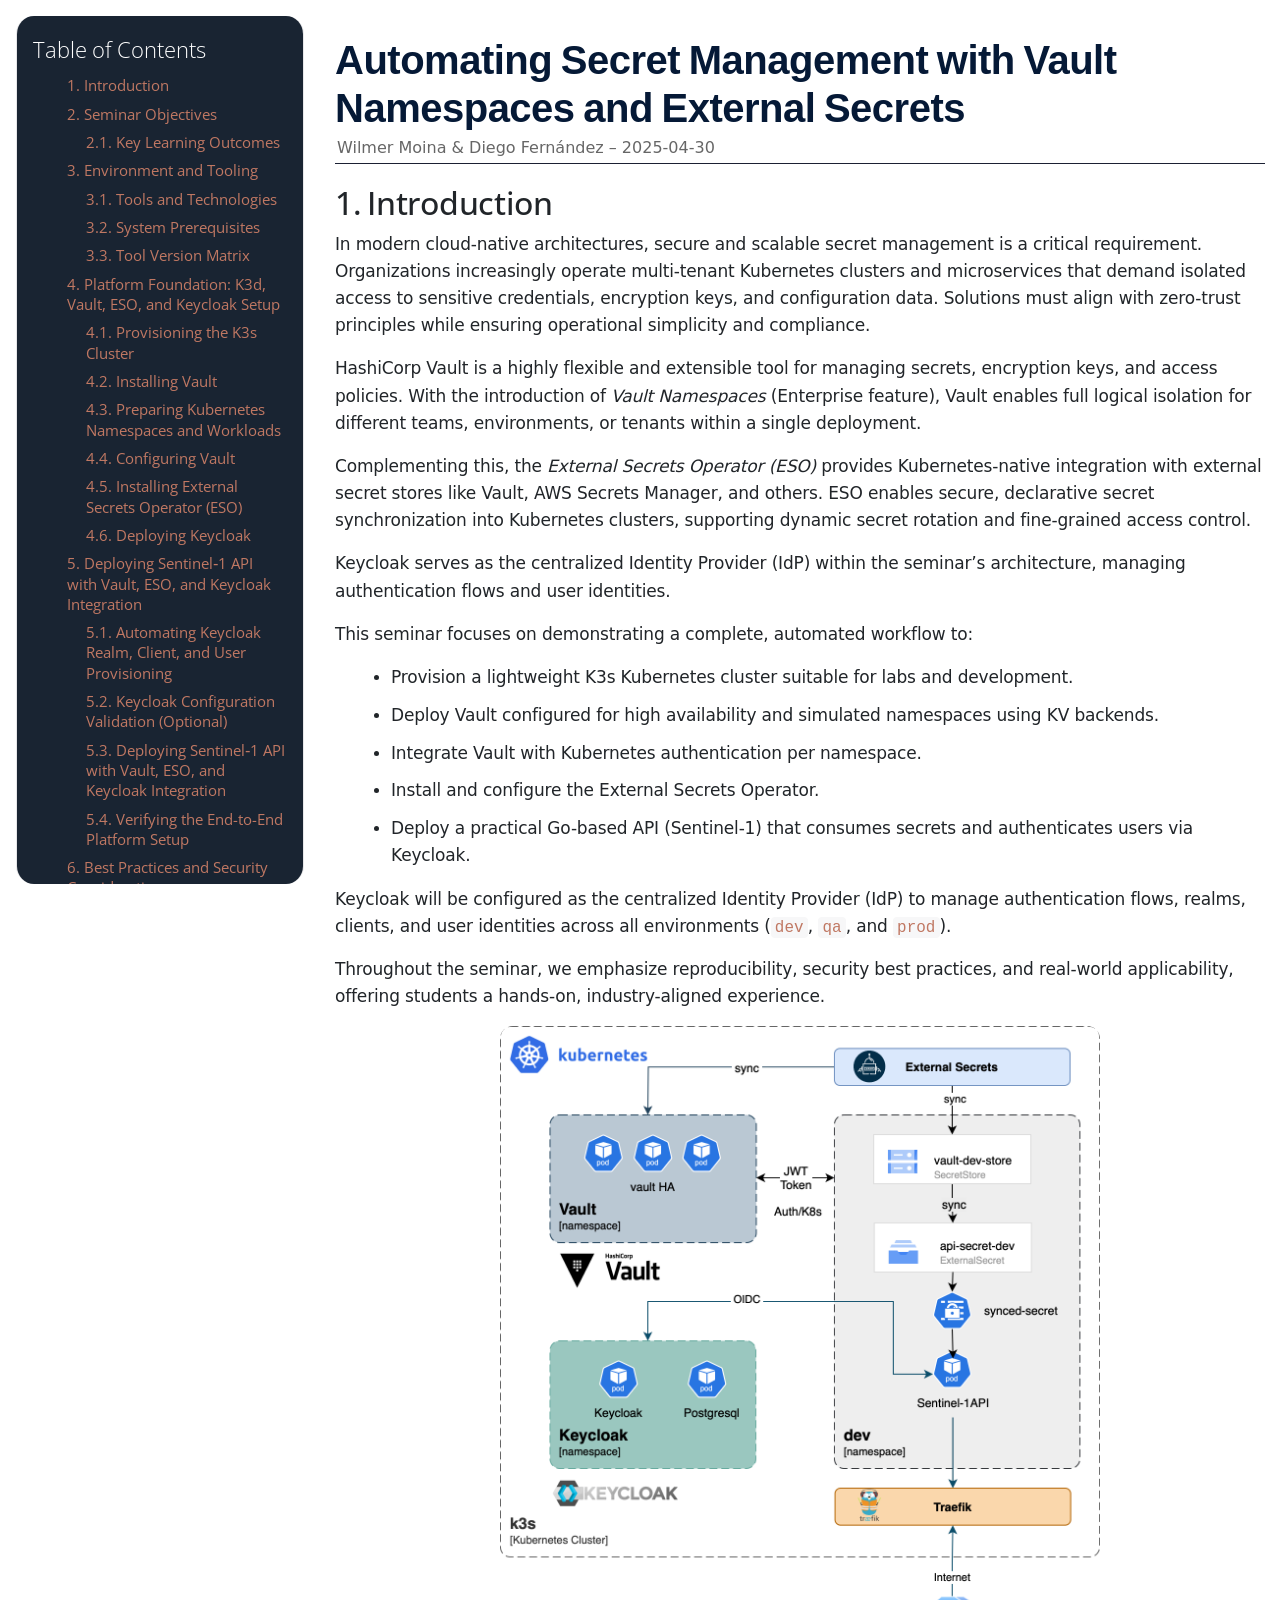
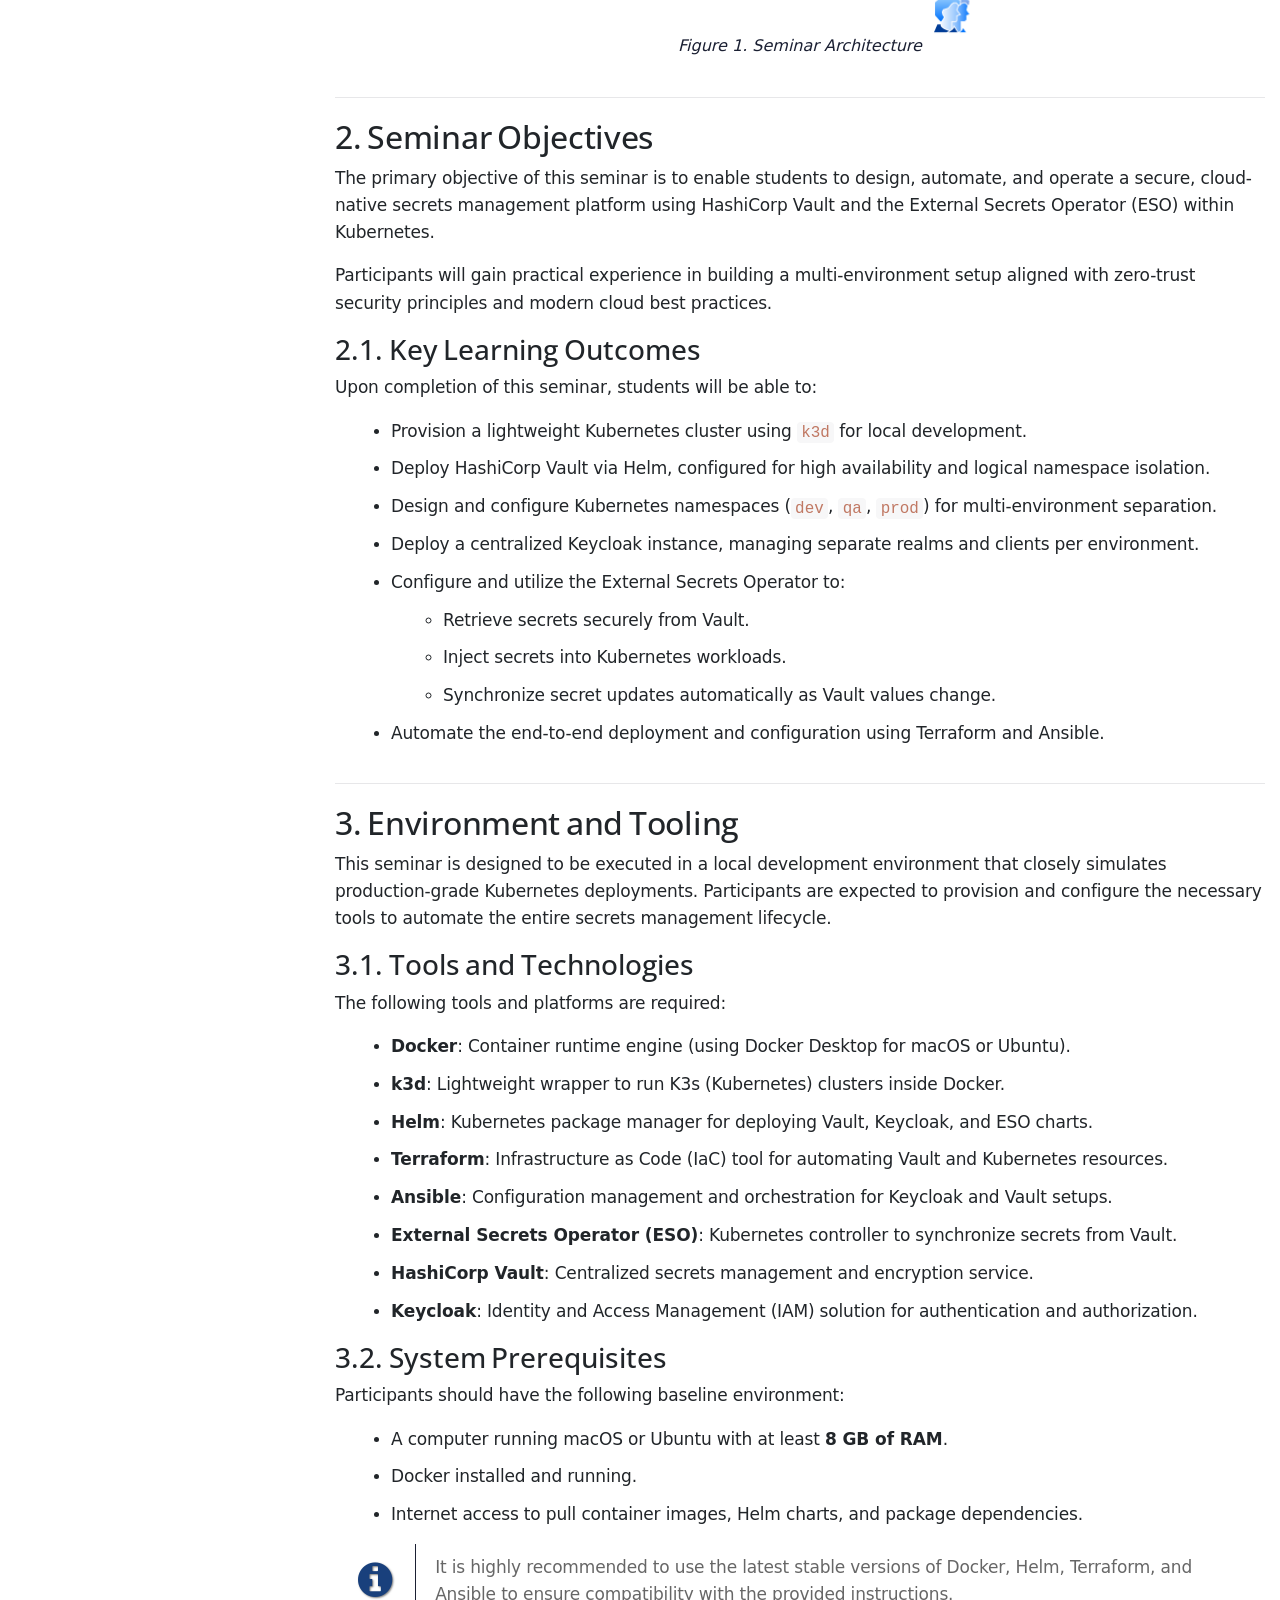
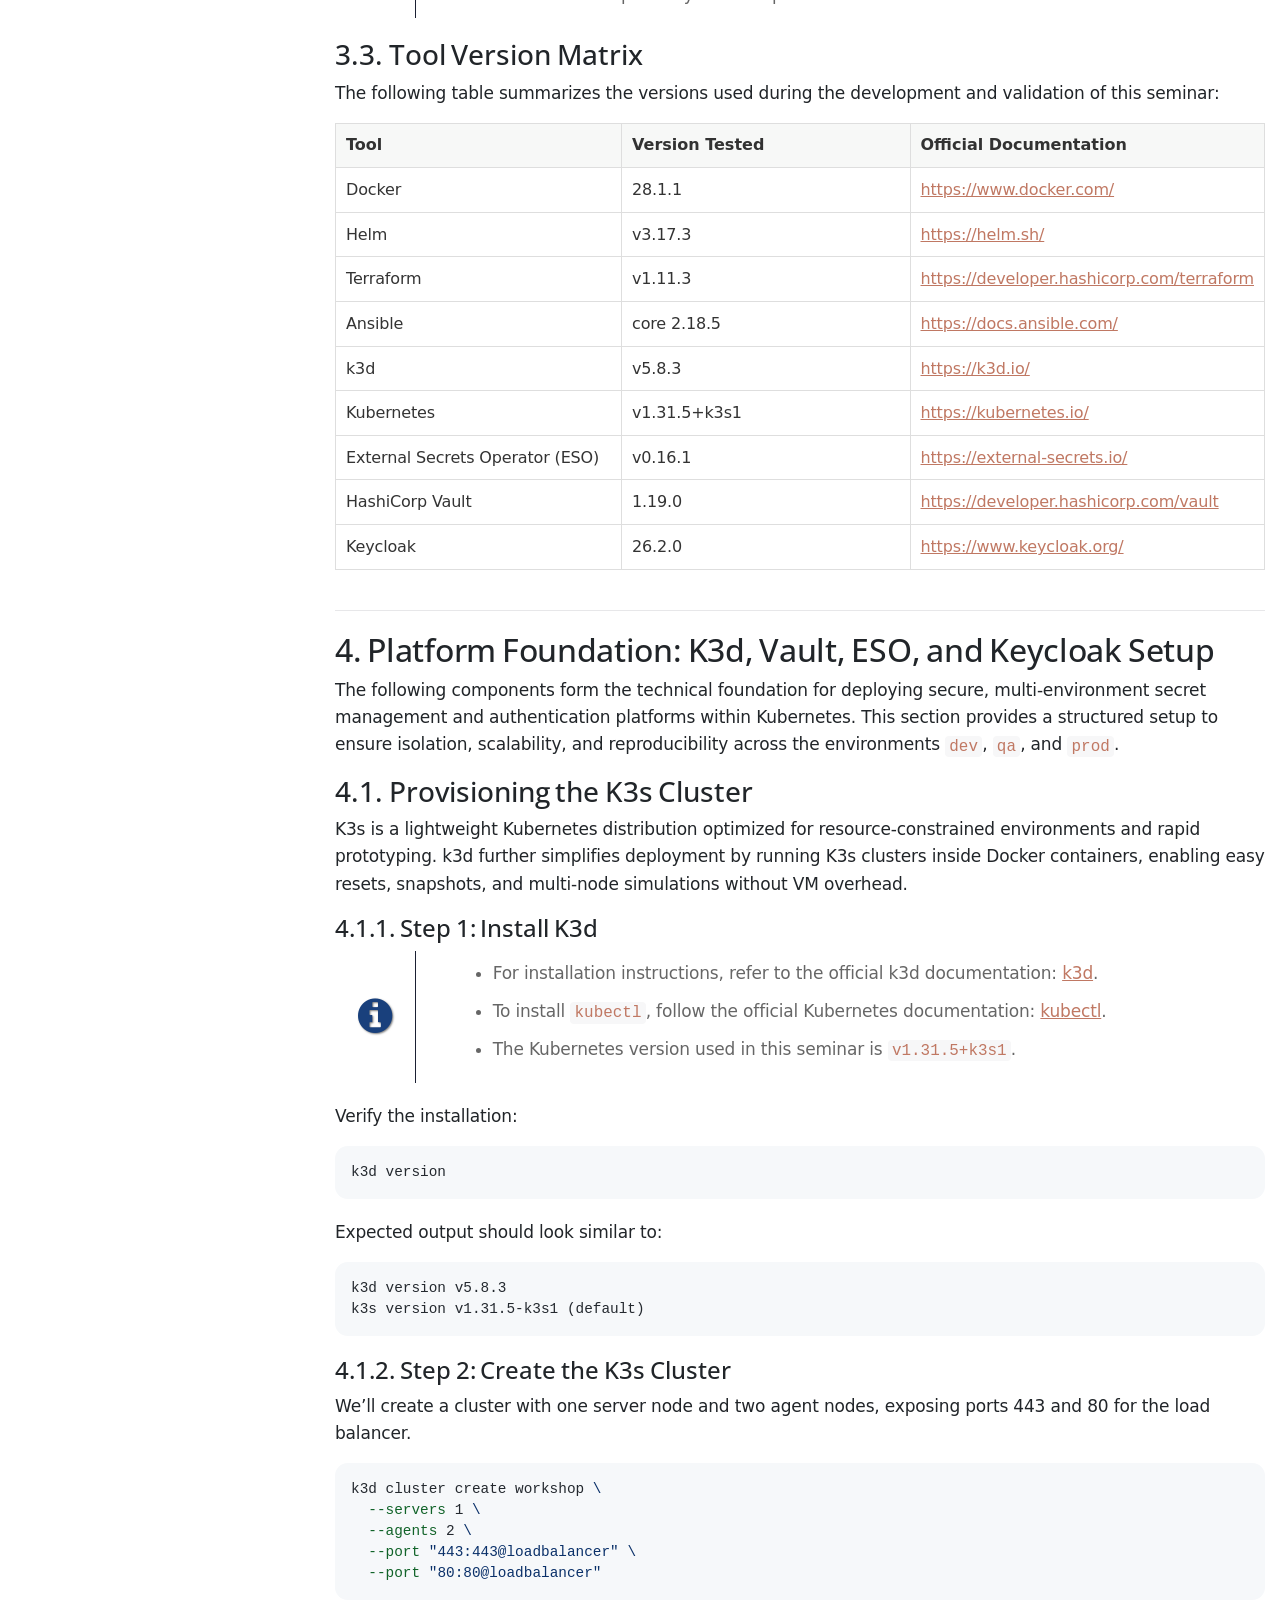
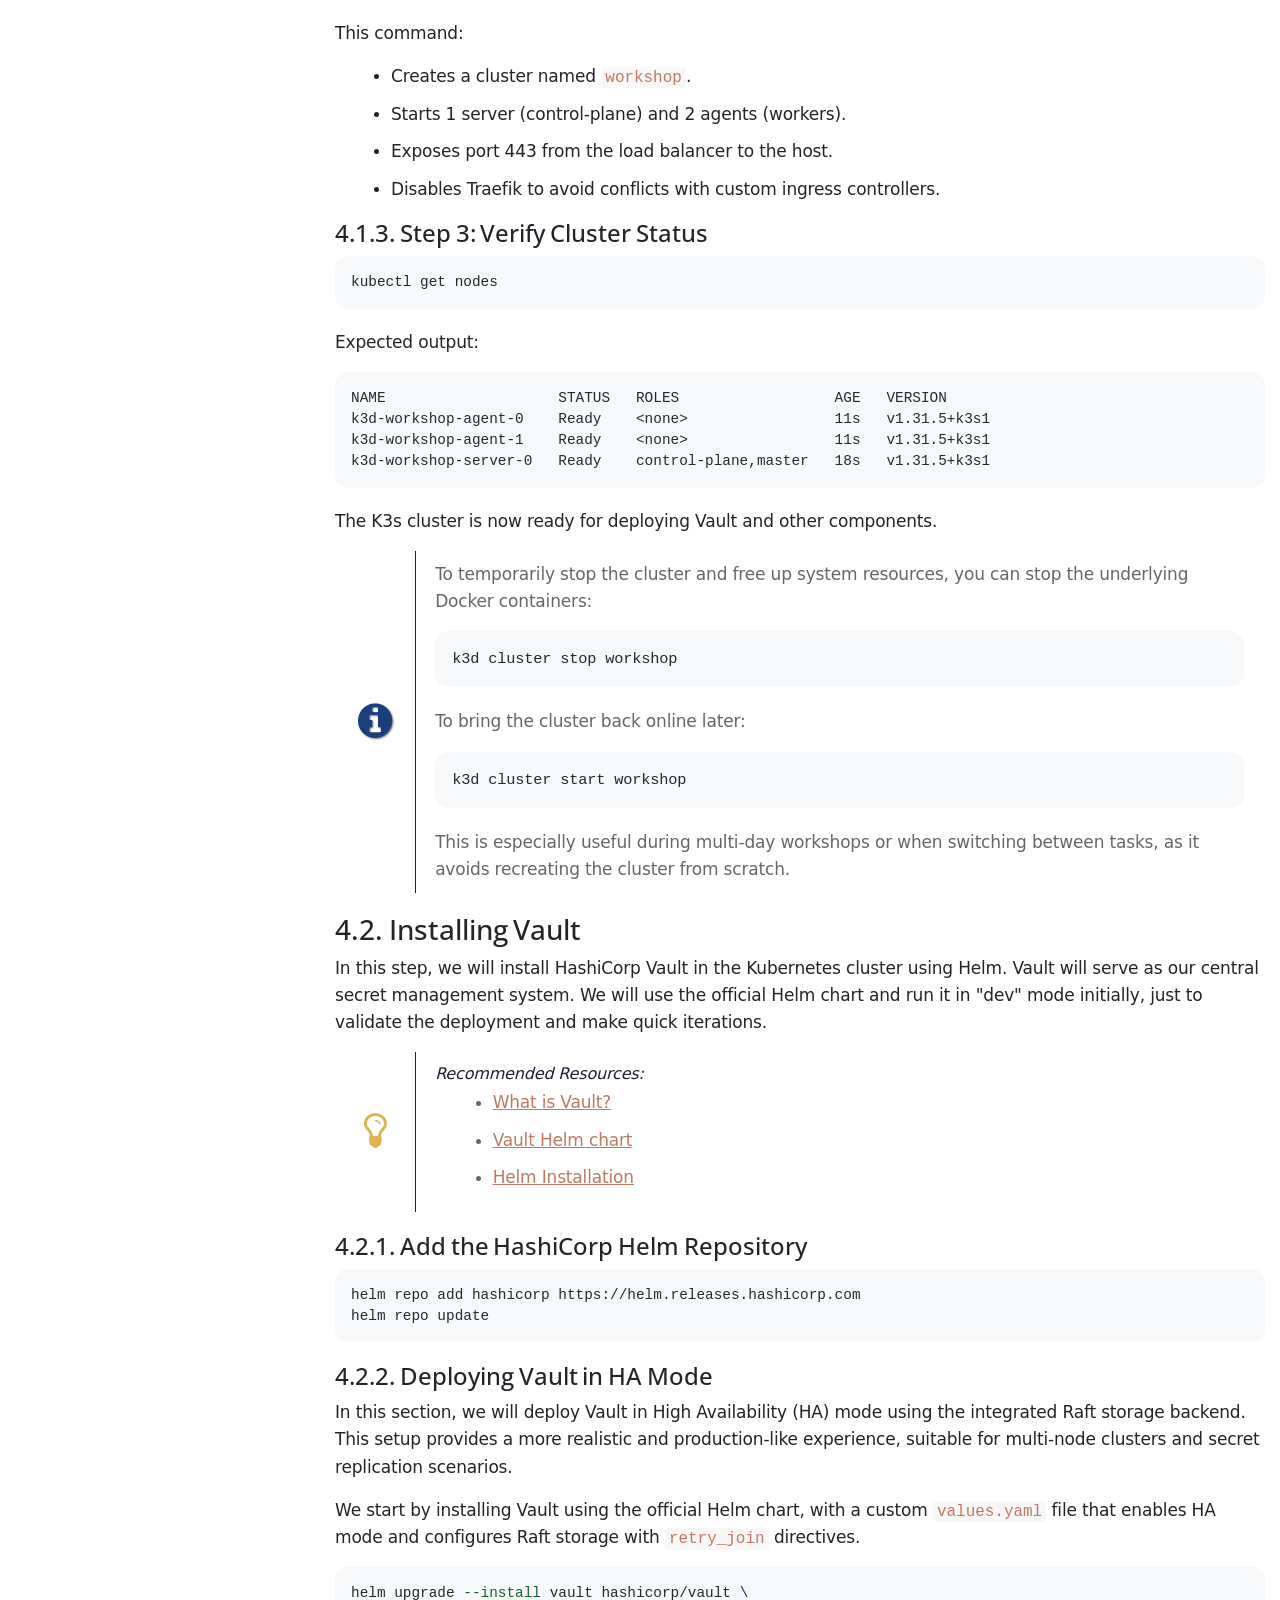
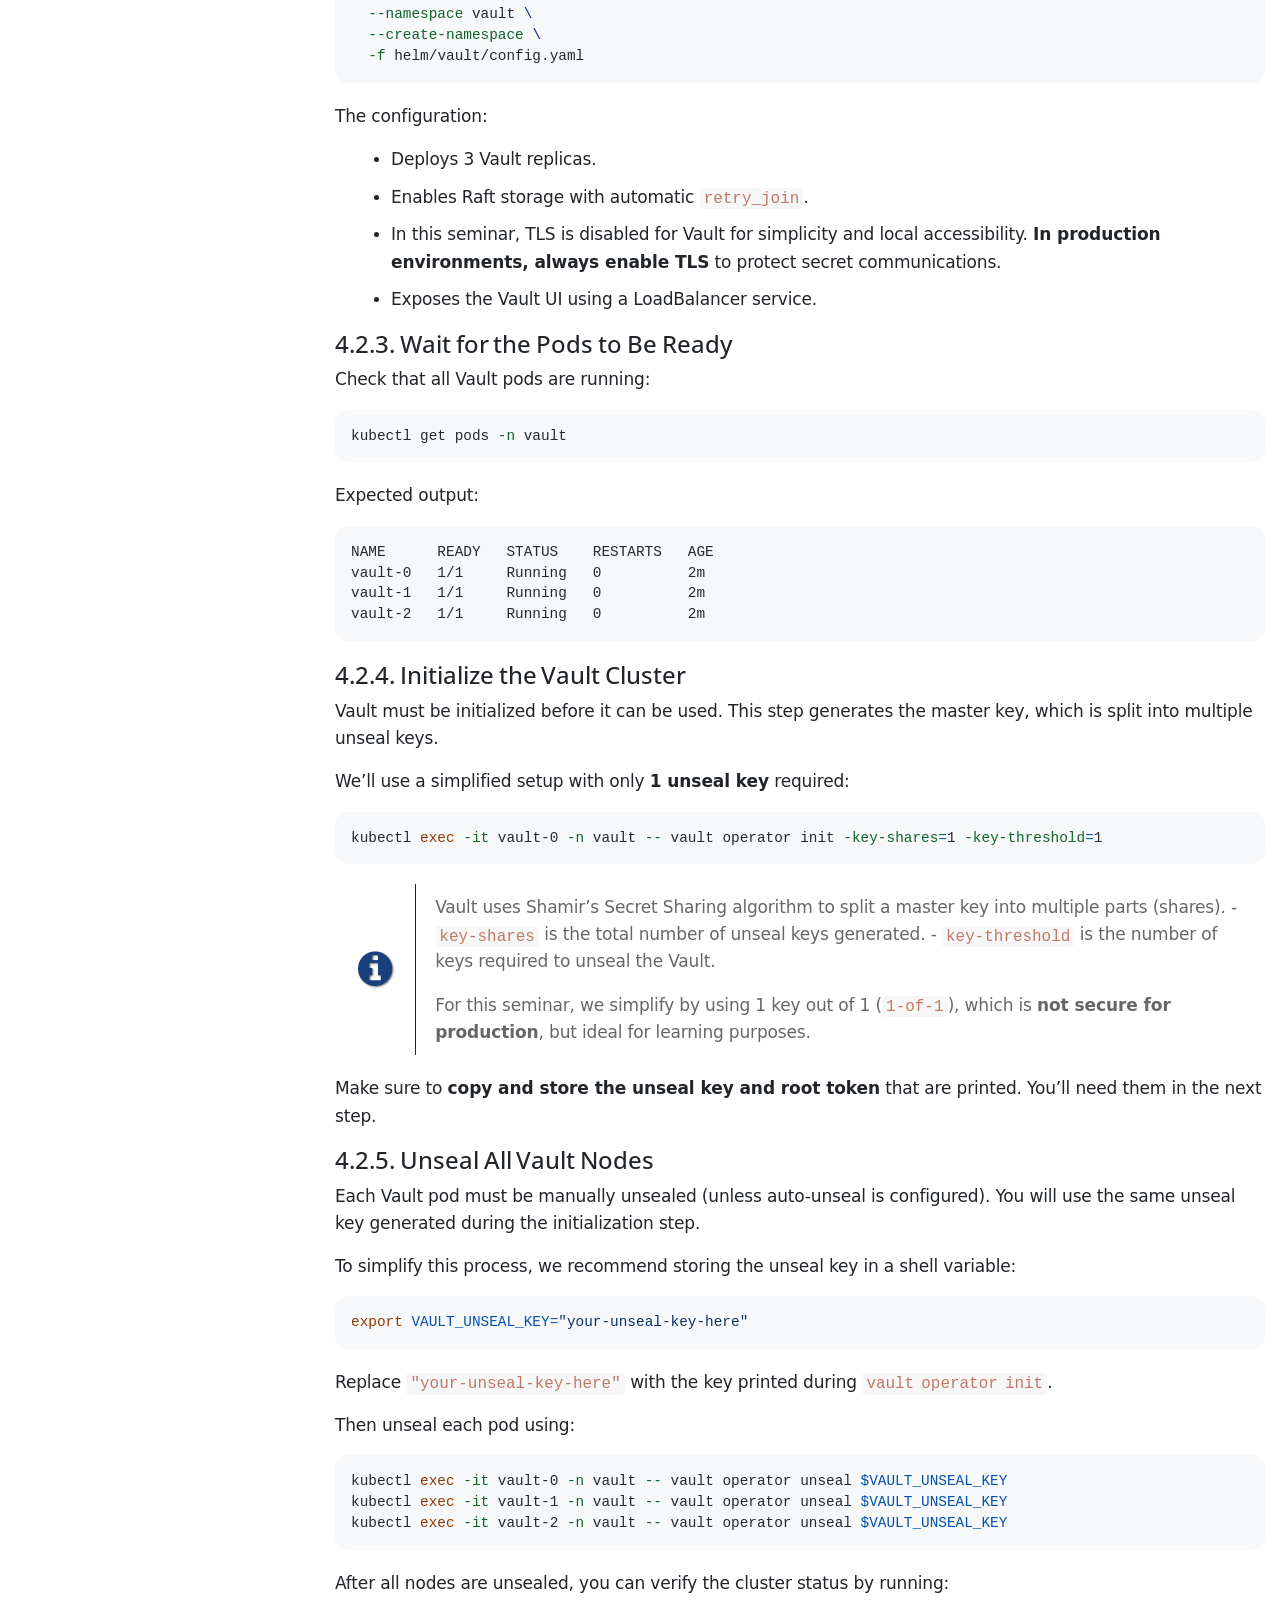
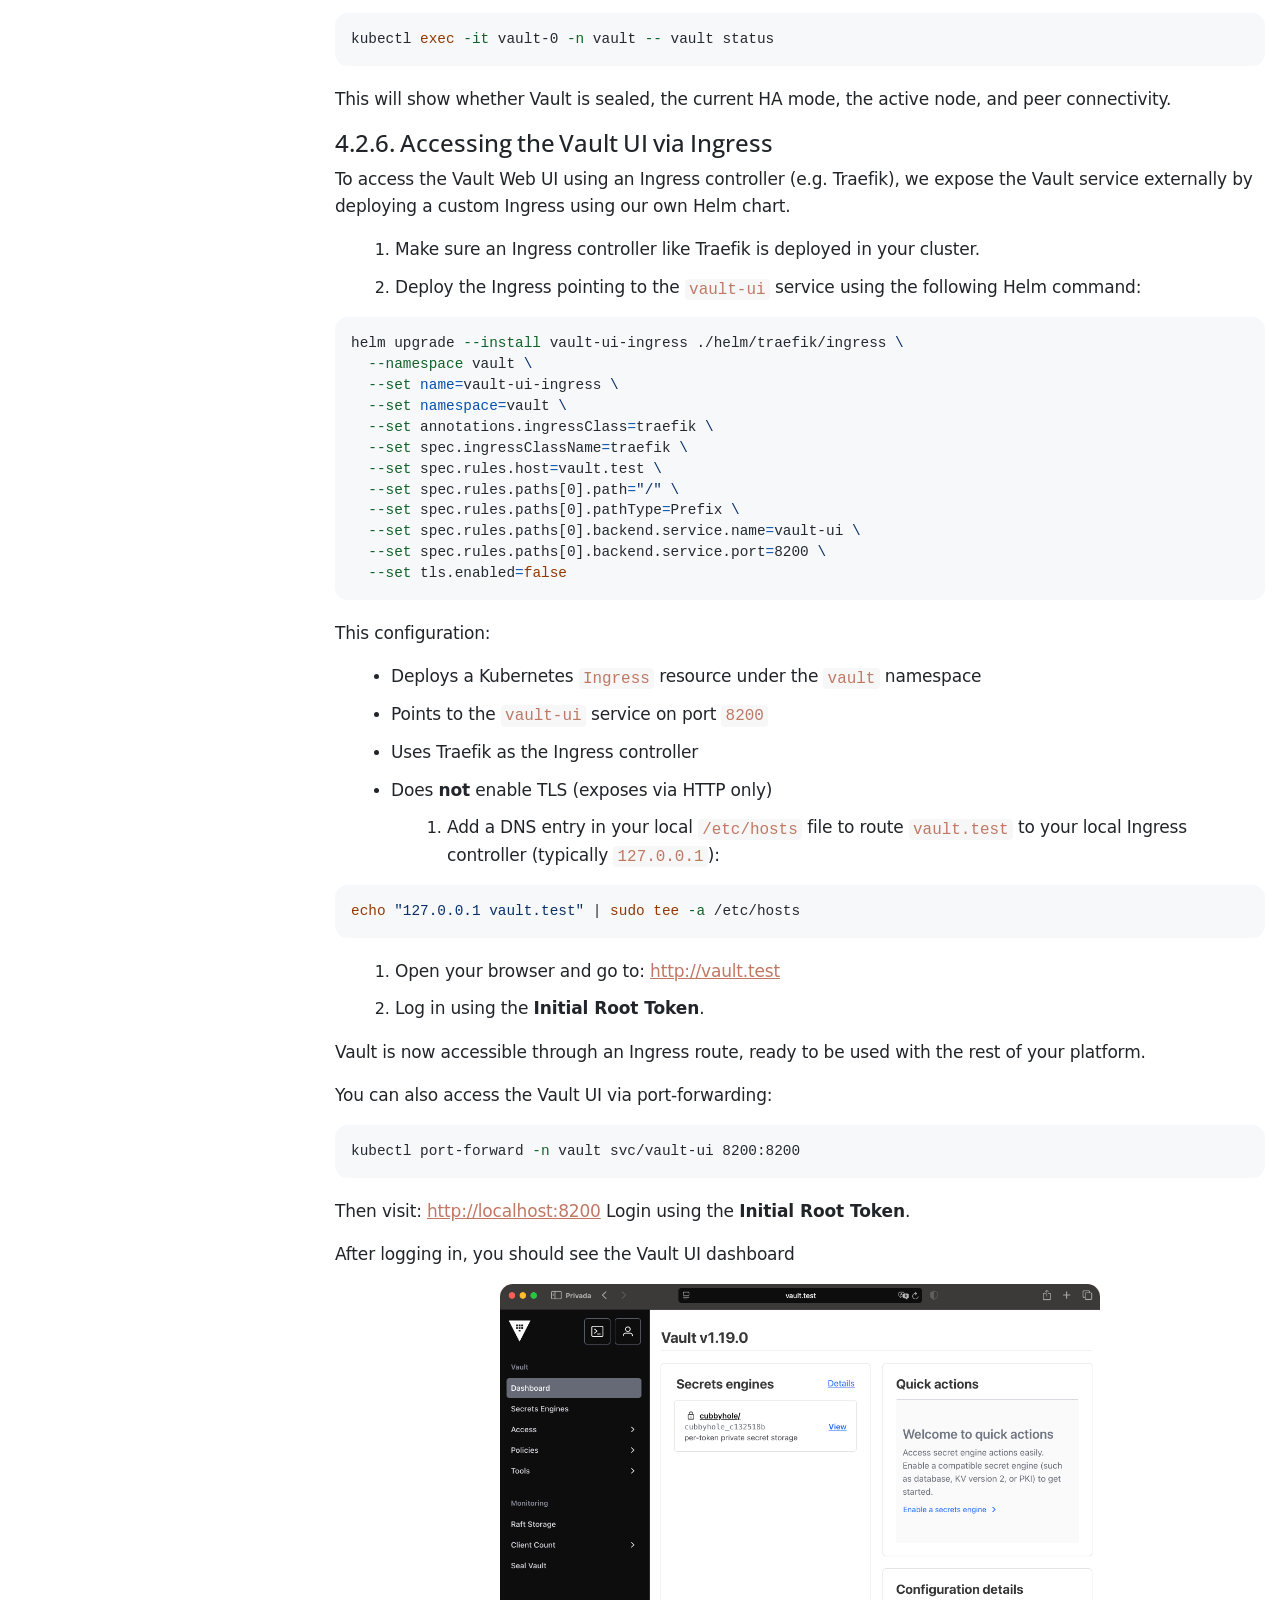
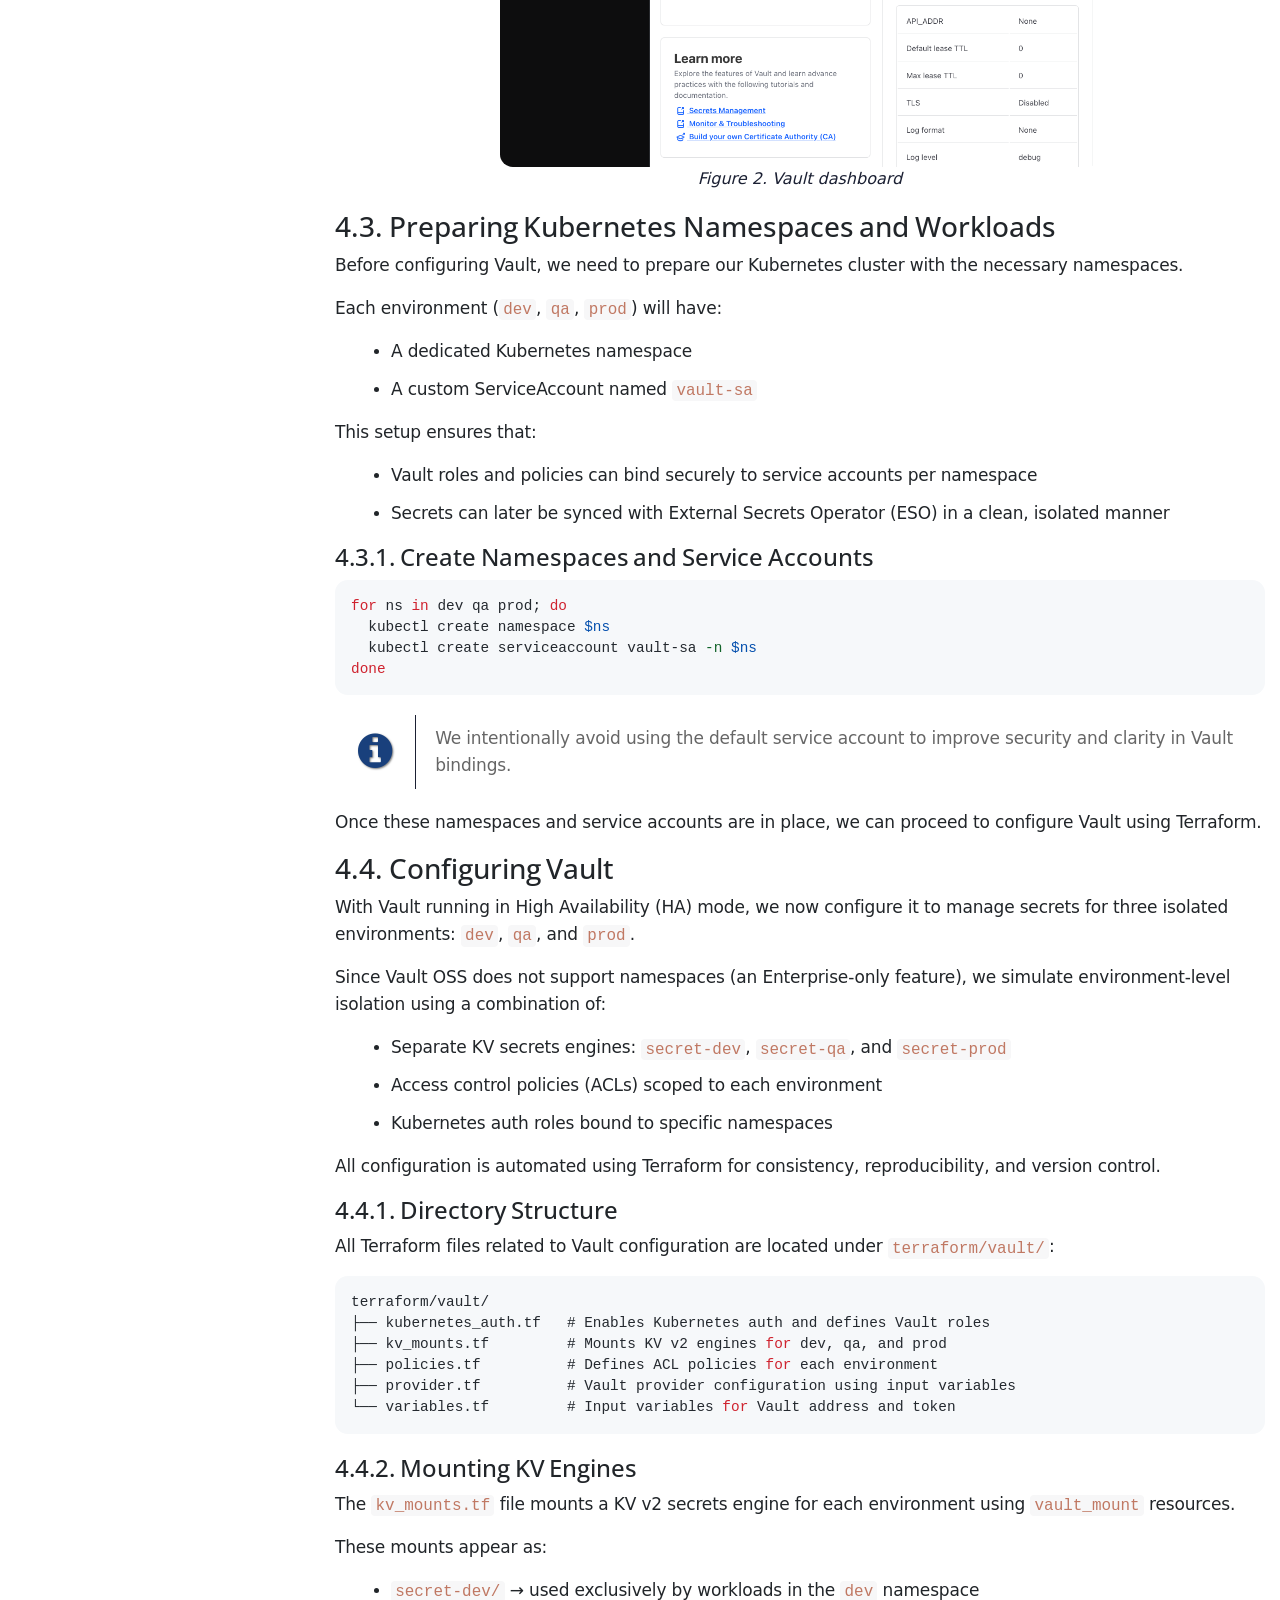
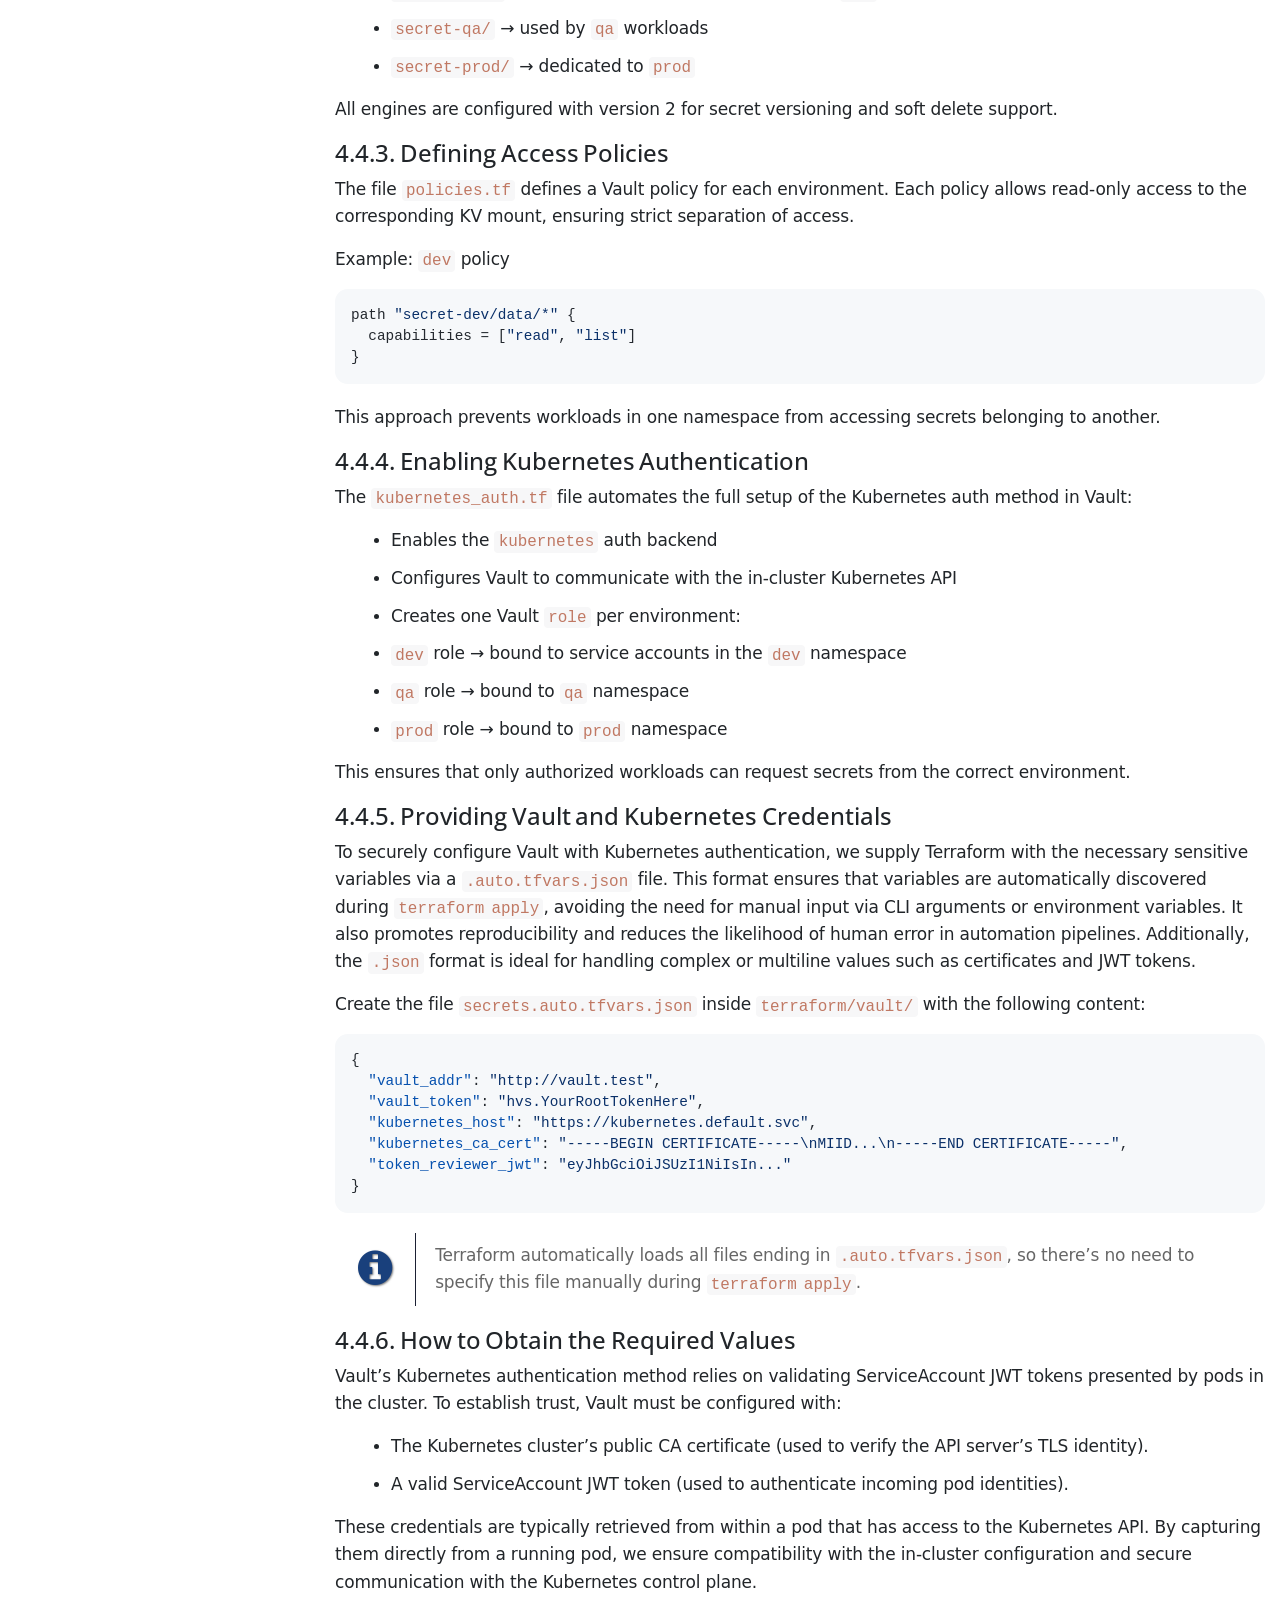
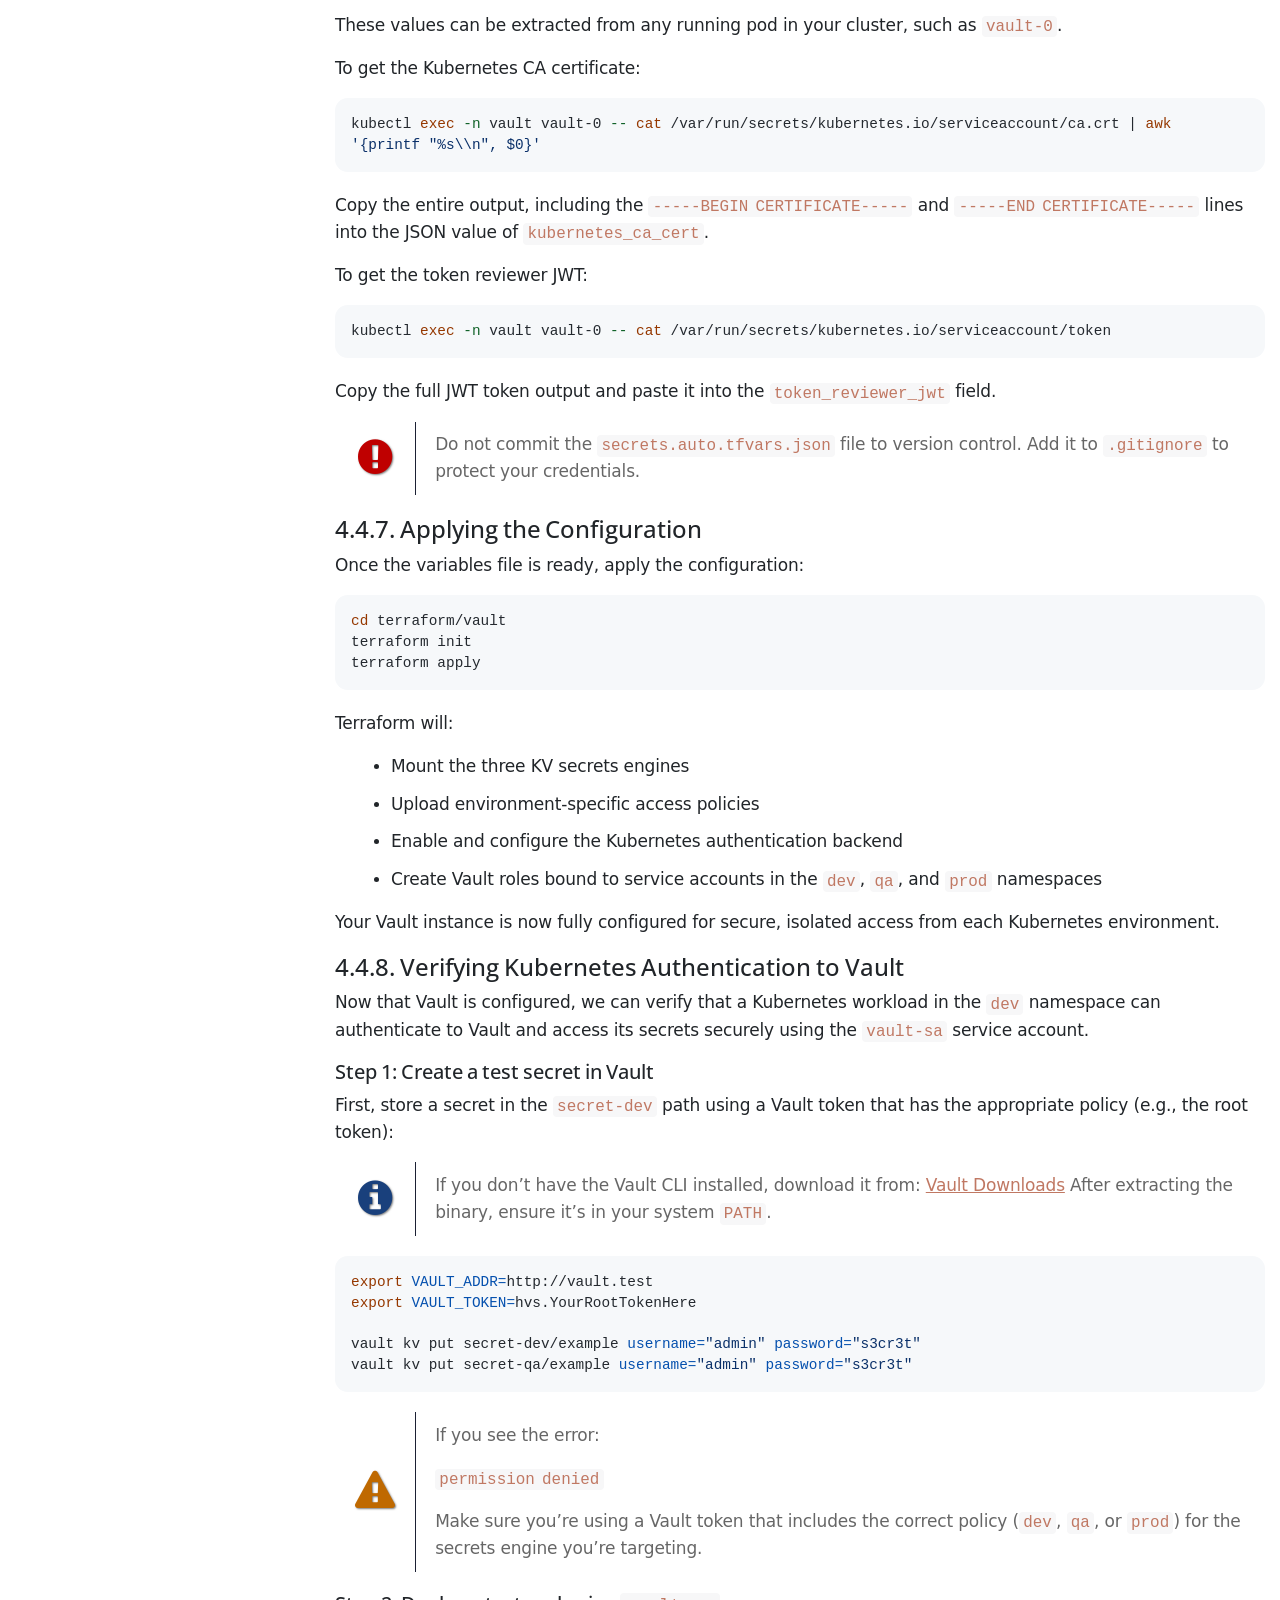
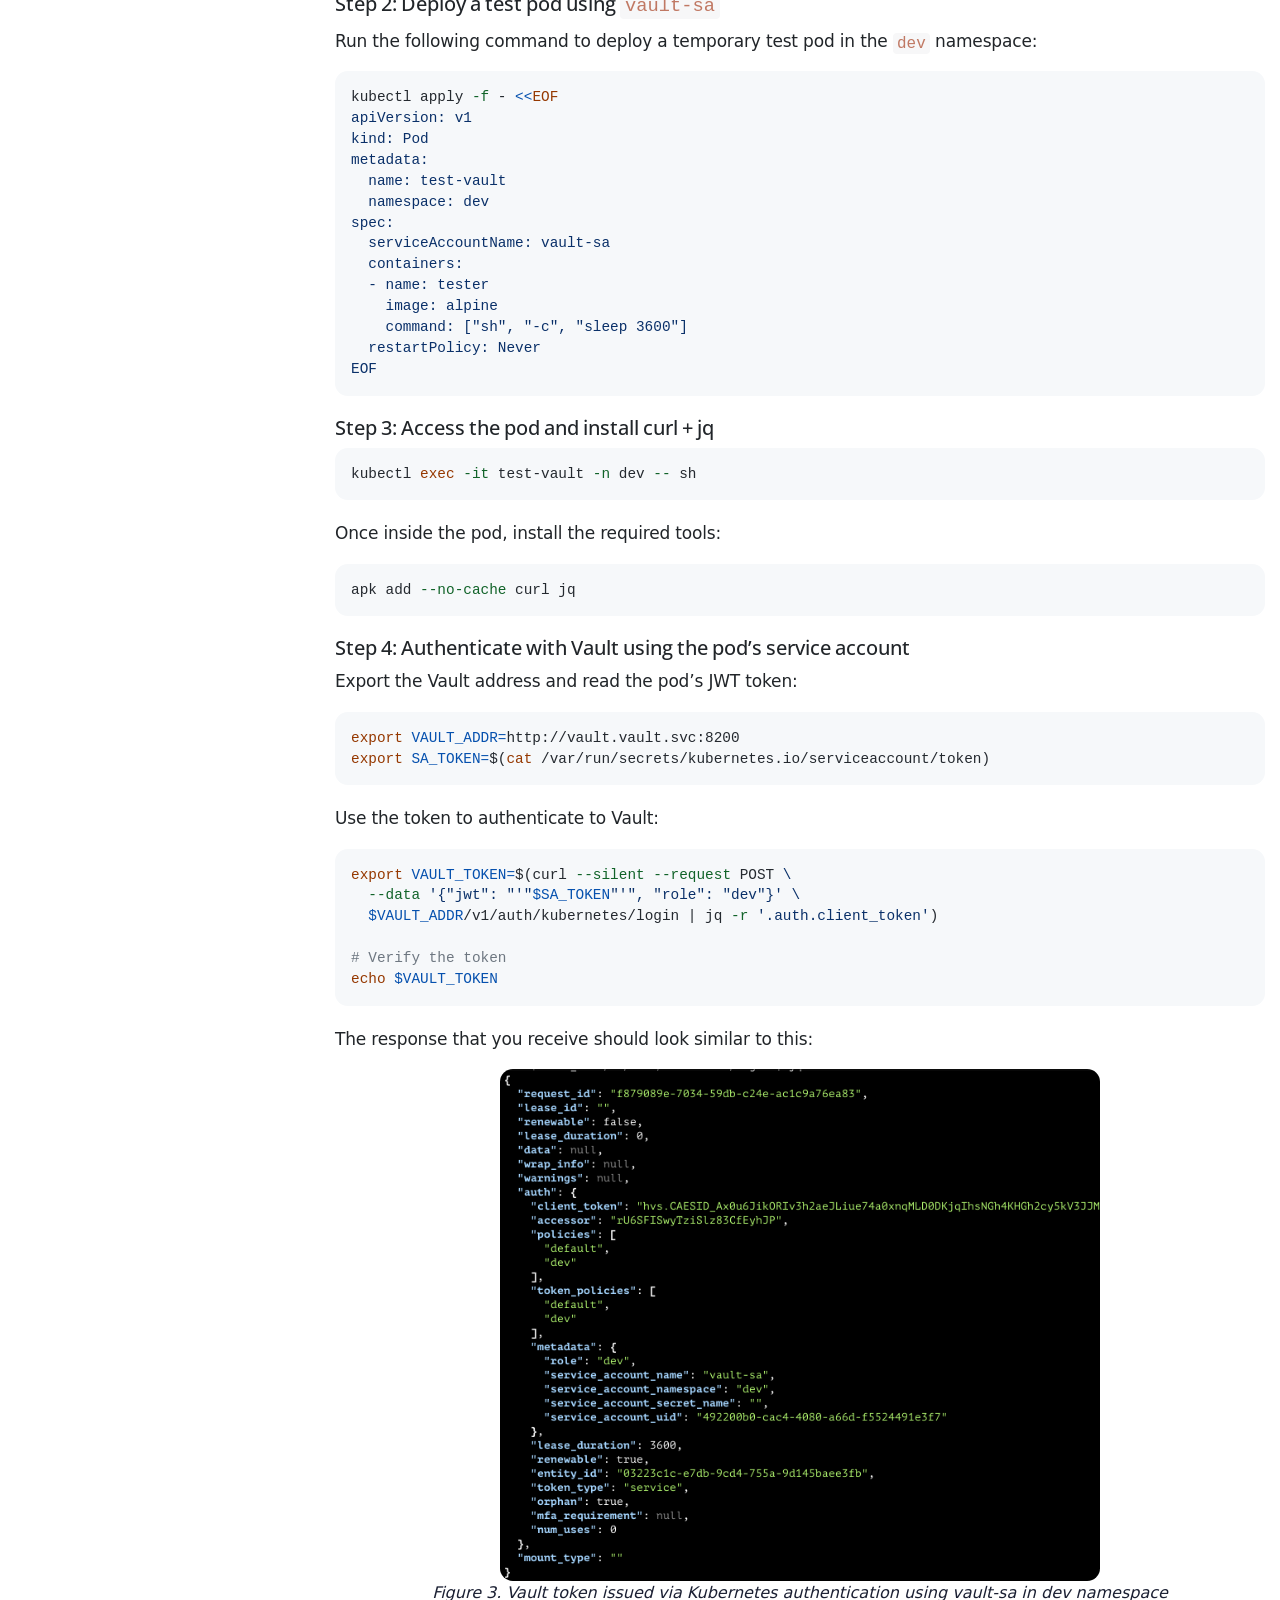
==== commit 2532ee2c: "Seminar Architecture" ====
--- a/docs/index.html
+++ b/docs/index.html
@@ -186,6 +186,12 @@
 <div class="paragraph">
 <p>Throughout the seminar, we emphasize reproducibility, security best practices, and real-world applicability, offering students a hands-on, industry-aligned experience.</p>
 </div>
+<div id="3a4e9b52-b41c-44a4-bf7c-f700222c8f1a" class="imageblock text-center">
+<div class="content">
+<img src="images/architecture.png" alt="Keycloak User List" width="600">
+</div>
+<div class="title">Figure 1. Seminar Architecture</div>
+</div>
 </div>
 </div>
 <div class="sect1">
@@ -788,11 +794,11 @@
 <div class="paragraph">
 <p>After logging in, you should see the Vault UI dashboard</p>
 </div>
-<div id="3fa018da-2776-4309-ade4-a2f13243e8b9" class="imageblock text-center">
+<div id="224622d5-bdbc-4f96-a164-1173128e0389" class="imageblock text-center">
 <div class="content">
 <img src="images/vaultUI.png" alt="Vault UI" width="600">
 </div>
-<div class="title">Figure 1. Vault dashboard</div>
+<div class="title">Figure 2. Vault dashboard</div>
 </div>
 </div>
 </div>
@@ -1222,11 +1228,11 @@
 <div class="paragraph">
 <p>The response that you receive should look similar to this:</p>
 </div>
-<div id="89d0d5fb-8602-4a59-b522-e945c944819b" class="imageblock text-center">
+<div id="64057672-f775-473b-af24-21550b963c4b" class="imageblock text-center">
 <div class="content">
 <img src="images/vaultToken.png" alt="Vault token login response" width="600">
 </div>
-<div class="title">Figure 2. Vault token issued via Kubernetes authentication using vault-sa in dev namespace</div>
+<div class="title">Figure 3. Vault token issued via Kubernetes authentication using vault-sa in dev namespace</div>
 </div>
 </div>
 <div class="sect4">
@@ -1244,11 +1250,11 @@
 <div class="paragraph">
 <p>If configured correctly, you should see the secret:</p>
 </div>
-<div id="0c1bfbb1-7005-4f94-8561-5d0f127abbd8" class="imageblock text-center">
+<div id="4b71905e-af2b-4785-aba1-e405d4b07a43" class="imageblock text-center">
 <div class="content">
 <img src="images/vaultSecret.png" alt="Vault token login response" width="600">
 </div>
-<div class="title">Figure 3. Secret retrieved from Vault using the token</div>
+<div class="title">Figure 4. Secret retrieved from Vault using the token</div>
 </div>
 </div>
 <div class="sect4">
@@ -1526,11 +1532,11 @@
 <div class="paragraph">
 <p>The output should include both <code>username</code> and <code>password</code> keys encoded in base64.</p>
 </div>
-<div id="74fe6ec5-8718-492a-bb9d-26d186ed751a" class="imageblock text-center">
+<div id="50d0fcf5-0596-4936-a48a-fd790b6f3af8" class="imageblock text-center">
 <div class="content">
 <img src="images/syncedSecret.png" alt="Synced secret" width="450">
 </div>
-<div class="title">Figure 4. Vault secret synced to Kubernetes</div>
+<div class="title">Figure 5. Vault secret synced to Kubernetes</div>
 </div>
 </div>
 </div>
@@ -1714,11 +1720,11 @@
 <div class="paragraph">
 <p>You now have Keycloak accessible through Ingress, consistent with how Vault is exposed.</p>
 </div>
-<div id="81e26ad5-9d8e-4504-bc3a-41086eb8dd21" class="imageblock text-center">
+<div id="8fbbd9bb-966e-40d1-9977-3aa50b2867a4" class="imageblock text-center">
 <div class="content">
 <img src="images/keycloakUI.png" alt="Keycloak UI" width="600">
 </div>
-<div class="title">Figure 5. User interface of Keycloak</div>
+<div class="title">Figure 6. User interface of Keycloak</div>
 </div>
 </div>
 </div>
@@ -1901,17 +1907,17 @@
 </tr>
 </table>
 </div>
-<div id="c2245ae7-5c02-4ac3-8dc3-87a9e4e4b3d3" class="imageblock text-center">
+<div id="6b45b758-f780-4ce5-bba8-5c17013f7bff" class="imageblock text-center">
 <div class="content">
 <img src="images/keycloak-client-output.png" alt="Client credentials log" width="400">
 </div>
-<div class="title">Figure 6. Ansible output showing client credentials</div>
-</div>
-<div id="43b7b1f0-051e-45ba-9c9f-fdc16d9f2c7e" class="imageblock text-center">
+<div class="title">Figure 7. Ansible output showing client credentials</div>
+</div>
+<div id="b6cb6440-0d3a-4b6b-8d37-10a178c5aa50" class="imageblock text-center">
 <div class="content">
 <img src="images/vault-client-secret-sentinel.png" alt="Vault KV storage" width="800">
 </div>
-<div class="title">Figure 7. Credentials stored in Vault</div>
+<div class="title">Figure 8. Credentials stored in Vault</div>
 </div>
 </div>
 </div>
@@ -2412,13 +2418,14 @@
 <h2 id="_list_of_figures">8. List of figures</h2>
 <div class="sectionbody">
 <div class="paragraph">
-<p><a href="#3fa018da-2776-4309-ade4-a2f13243e8b9">Figure 1.</a> Vault dashboard<br>
-<a href="#89d0d5fb-8602-4a59-b522-e945c944819b">Figure 2.</a> Vault token issued via Kubernetes authentication using vault-sa in dev namespace<br>
-<a href="#0c1bfbb1-7005-4f94-8561-5d0f127abbd8">Figure 3.</a> Secret retrieved from Vault using the token<br>
-<a href="#74fe6ec5-8718-492a-bb9d-26d186ed751a">Figure 4.</a> Vault secret synced to Kubernetes<br>
-<a href="#81e26ad5-9d8e-4504-bc3a-41086eb8dd21">Figure 5.</a> User interface of Keycloak<br>
-<a href="#c2245ae7-5c02-4ac3-8dc3-87a9e4e4b3d3">Figure 6.</a> Ansible output showing client credentials<br>
-<a href="#43b7b1f0-051e-45ba-9c9f-fdc16d9f2c7e">Figure 7.</a> Credentials stored in Vault<br></p>
+<p><a href="#3a4e9b52-b41c-44a4-bf7c-f700222c8f1a">Figure 1.</a> Seminar Architecture<br>
+<a href="#224622d5-bdbc-4f96-a164-1173128e0389">Figure 2.</a> Vault dashboard<br>
+<a href="#64057672-f775-473b-af24-21550b963c4b">Figure 3.</a> Vault token issued via Kubernetes authentication using vault-sa in dev namespace<br>
+<a href="#4b71905e-af2b-4785-aba1-e405d4b07a43">Figure 4.</a> Secret retrieved from Vault using the token<br>
+<a href="#50d0fcf5-0596-4936-a48a-fd790b6f3af8">Figure 5.</a> Vault secret synced to Kubernetes<br>
+<a href="#8fbbd9bb-966e-40d1-9977-3aa50b2867a4">Figure 6.</a> User interface of Keycloak<br>
+<a href="#6b45b758-f780-4ce5-bba8-5c17013f7bff">Figure 7.</a> Ansible output showing client credentials<br>
+<a href="#b6cb6440-0d3a-4b6b-8d37-10a178c5aa50">Figure 8.</a> Credentials stored in Vault<br></p>
 </div>
 <link href="https://cdn.jsdelivr.net/npm/bootstrap@5.1.3/dist/css/bootstrap.min.css" rel="stylesheet" integrity="sha384-1BmE4kWBq78iYhFldvKuhfTAU6auU8tT94WrHftjDbrCEXSU1oBoqyl2QvZ6jIW3" crossorigin="anonymous">
 </div>
